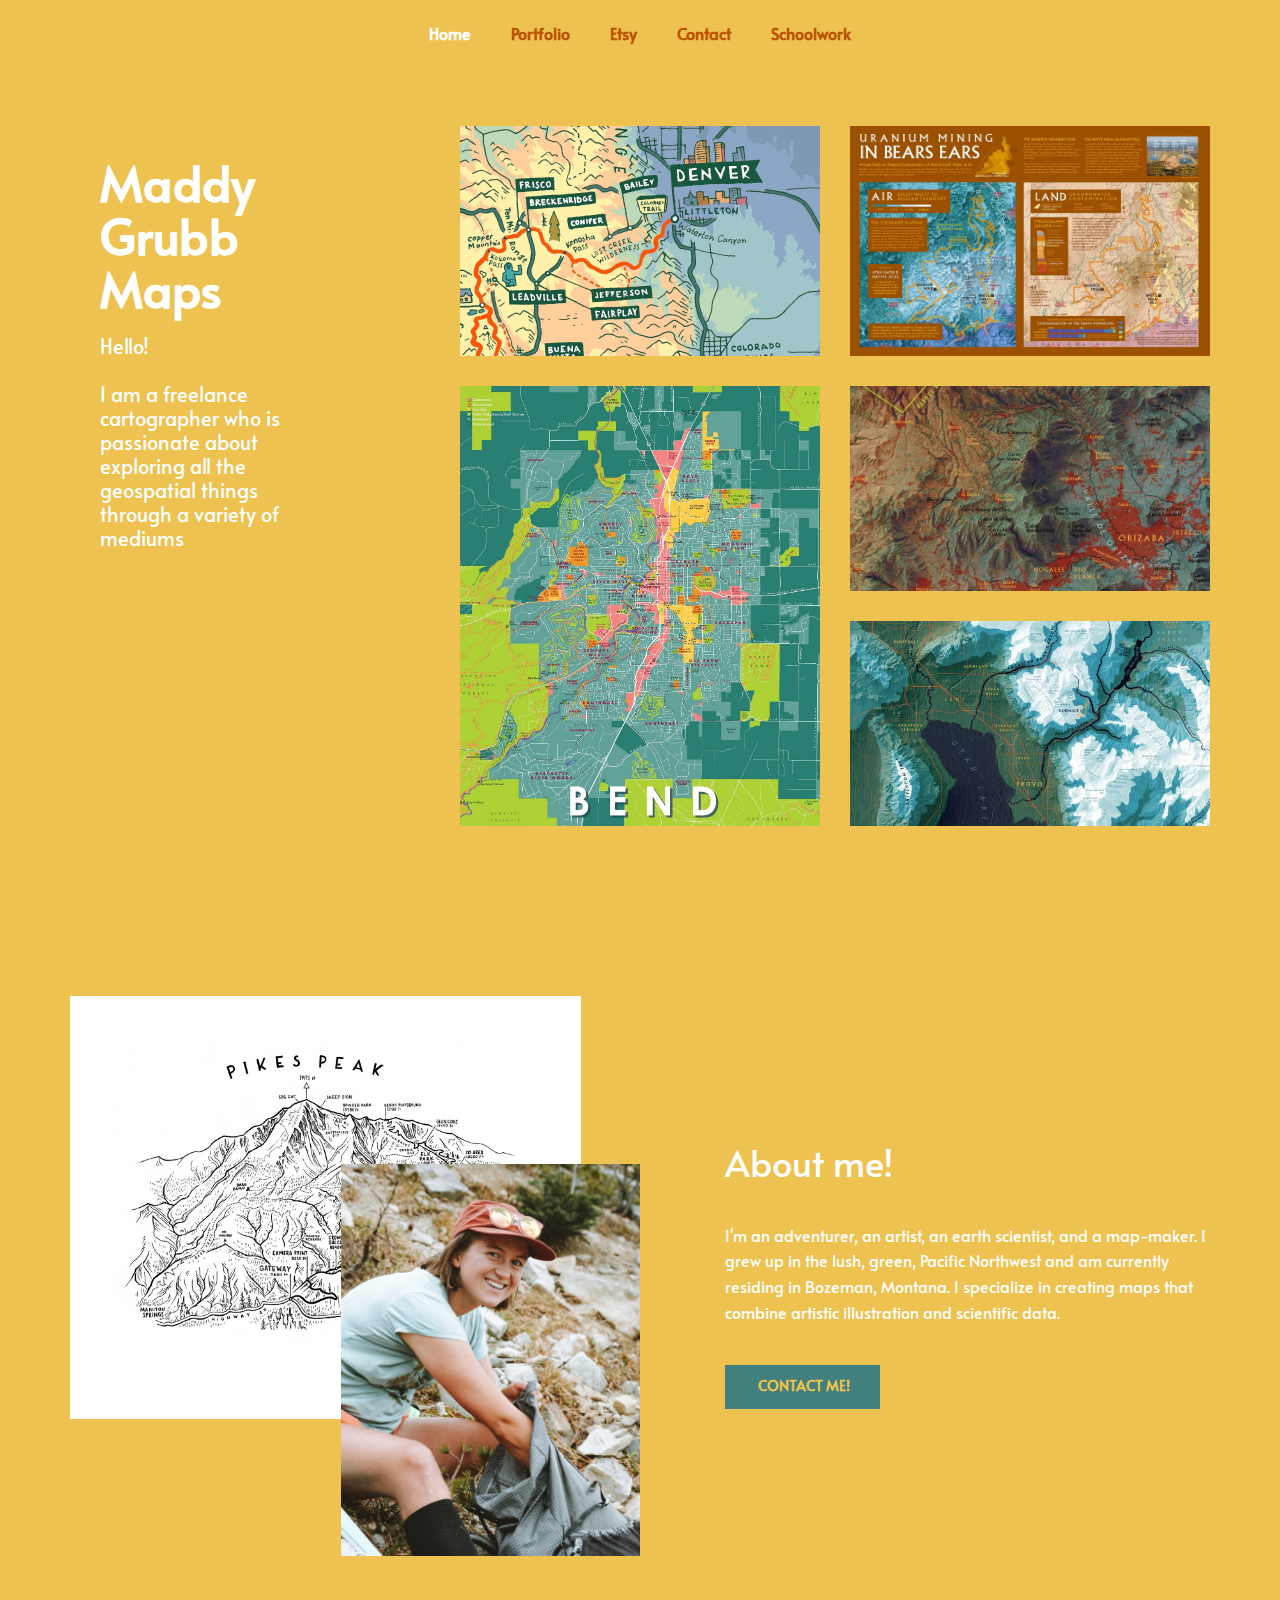
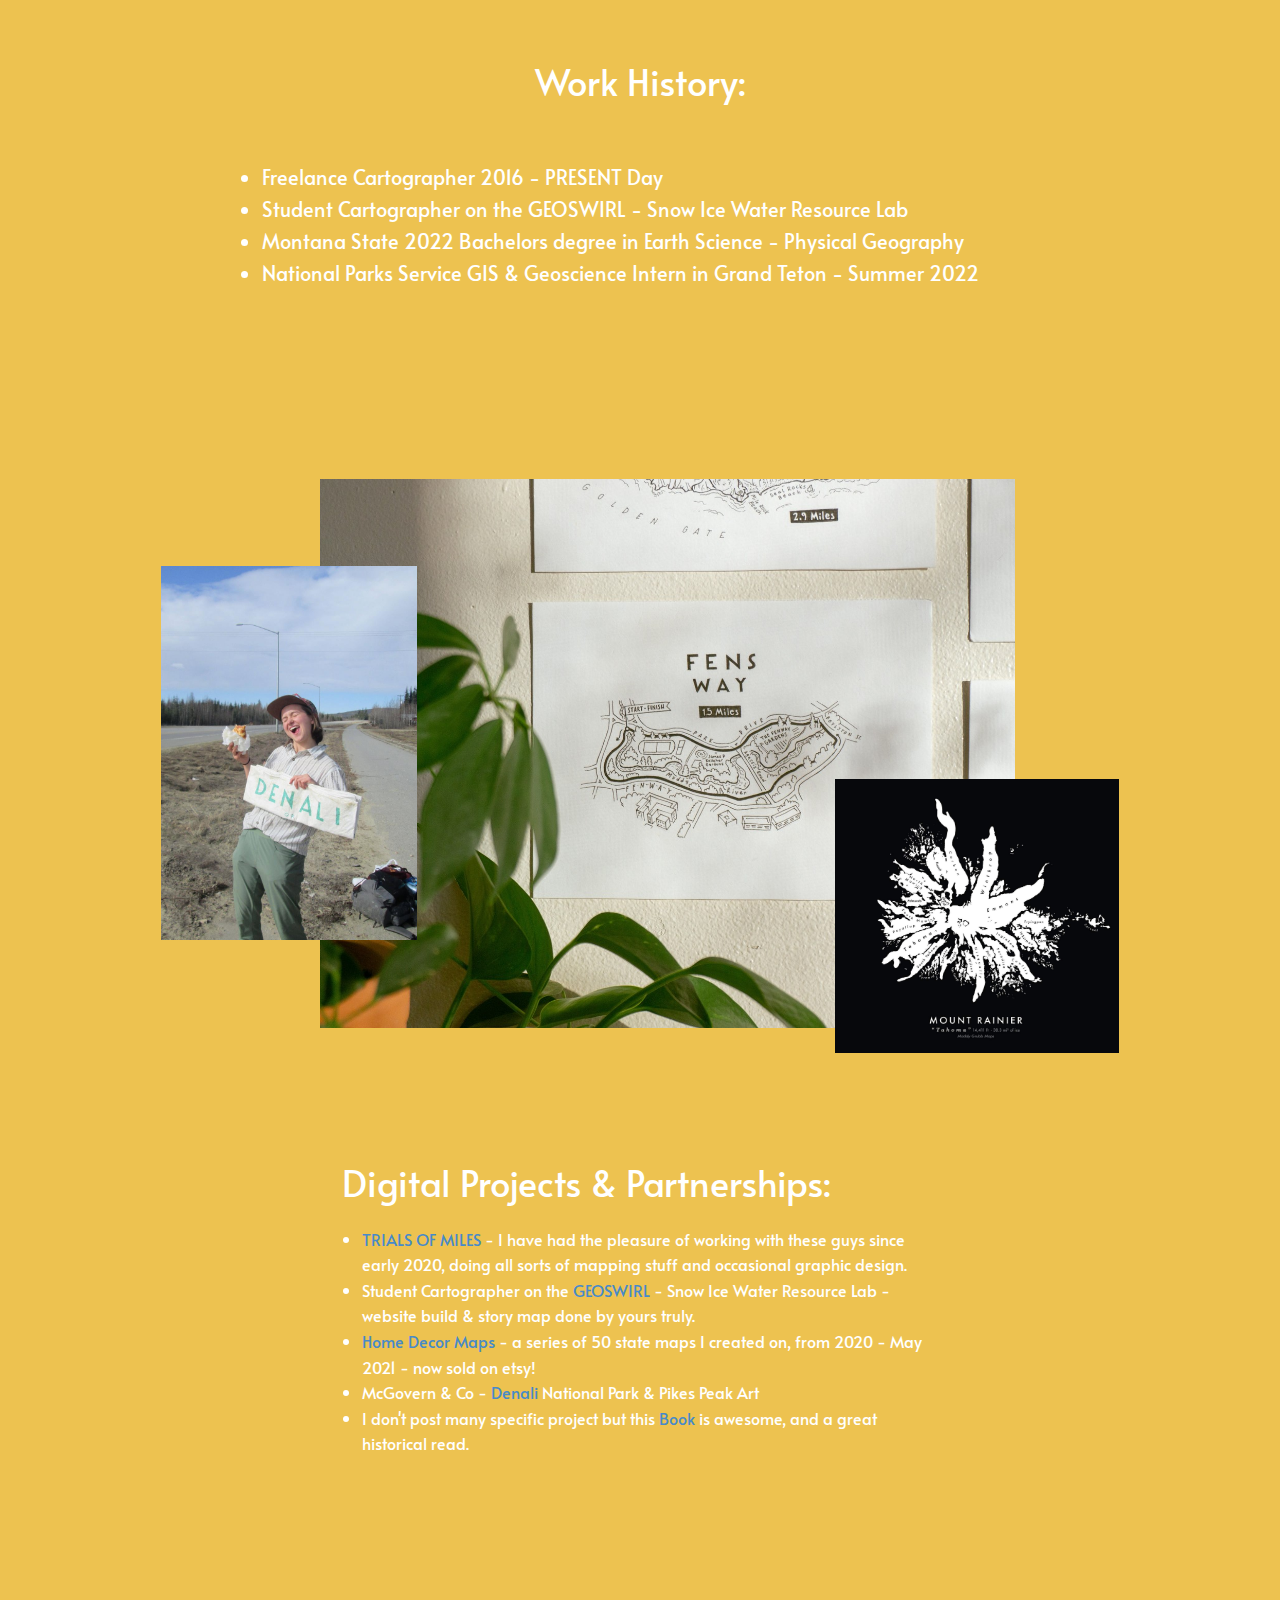
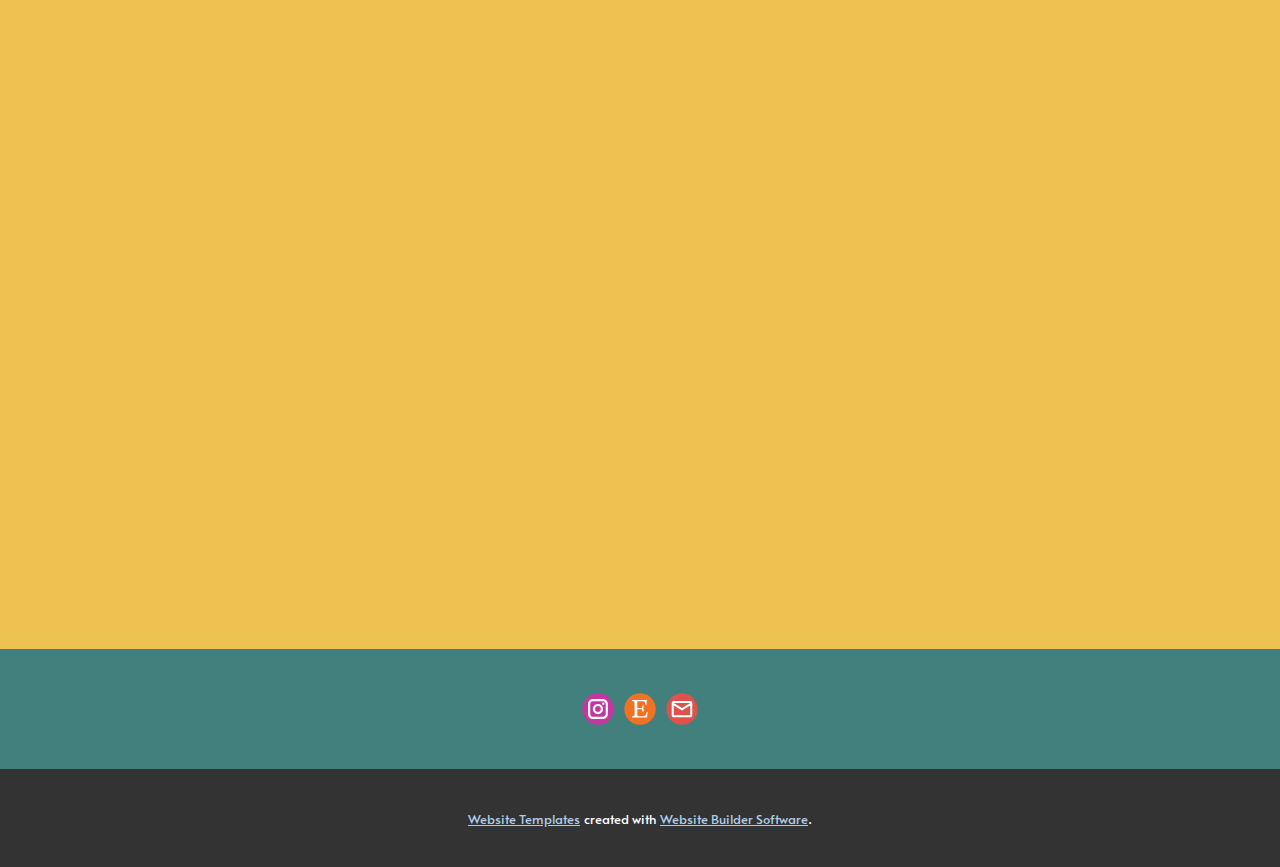
==== index.html @ f59530a4 "Uploaded CT video" ====
<!DOCTYPE html>
<html style="font-size: 16px;" lang="en">
  <head>
    <meta name="viewport" content="width=device-width, initial-scale=1.0">
    <meta charset="utf-8">
    <meta name="keywords" content="MaddyGrubbMaps, About me!, Other Work:">
    <meta name="description" content="">
    <meta name="page_type" content="np-template-header-footer-from-plugin">
    <title>Home</title>
    <link rel="stylesheet" href="nicepage.css" media="screen">
<link rel="stylesheet" href="Home.css" media="screen">
    <script class="u-script" type="text/javascript" src="jquery.js" defer=""></script>
    <script class="u-script" type="text/javascript" src="nicepage.js" defer=""></script>
    <meta name="generator" content="Nicepage 4.3.3, nicepage.com">
    <link id="u-theme-google-font" rel="stylesheet" href="https://fonts.googleapis.com/css?family=Roboto:100,100i,300,300i,400,400i,500,500i,700,700i,900,900i|Open+Sans:300,300i,400,400i,600,600i,700,700i,800,800i">
    <link id="u-page-google-font" rel="stylesheet" href="https://fonts.googleapis.com/css?family=Alata:400">
    
    
    
    
    
    
    
    
    
    
    <script type="application/ld+json">{
		"@context": "http://schema.org",
		"@type": "Organization",
		"name": "Site1",
		"sameAs": [
				"https://www.instagram.com/maddy_grubb_maps/",
				"https://www.etsy.com/shop/MaddyGrubbMaps",
				"mailto:maddygrubbmaps@gmail.com"
		]
}</script>
    <meta name="theme-color" content="#478ac9">
    <meta property="og:title" content="Home">
    <meta property="og:description" content="">
    <meta property="og:type" content="website">
  </head>
  <body data-home-page="Home.html" data-home-page-title="Home" class="u-body"><header class="u-clearfix u-custom-color-2 u-header u-sticky u-sticky-a775 u-header" id="sec-a639"><div class="u-clearfix u-sheet u-sheet-1">
        <nav class="u-align-center u-menu u-menu-dropdown u-offcanvas u-menu-1" data-position="">
          <div class="menu-collapse u-custom-font" style="font-size: 1rem; letter-spacing: 0px; font-family: Alata; font-weight: 700;">
            <a class="u-button-style u-custom-left-right-menu-spacing u-custom-padding-bottom u-custom-text-active-color u-custom-text-color u-custom-text-hover-color u-custom-top-bottom-menu-spacing u-nav-link u-text-active-palette-1-base u-text-hover-palette-2-base" href="#">
              <svg class="u-svg-link" viewBox="0 0 24 24"><use xmlns:xlink="http://www.w3.org/1999/xlink" xlink:href="#menu-hamburger"></use></svg>
              <svg class="u-svg-content" version="1.1" id="menu-hamburger" viewBox="0 0 16 16" x="0px" y="0px" xmlns:xlink="http://www.w3.org/1999/xlink" xmlns="http://www.w3.org/2000/svg"><g><rect y="1" width="16" height="2"></rect><rect y="7" width="16" height="2"></rect><rect y="13" width="16" height="2"></rect>
</g></svg>
            </a>
          </div>
          <div class="u-custom-menu u-nav-container">
            <ul class="u-custom-font u-nav u-unstyled u-nav-1"><li class="u-nav-item"><a class="u-button-style u-nav-link u-text-active-white u-text-custom-color-3 u-text-hover-custom-color-3" href="Home.html" style="padding: 10px 20px;">Home</a>
</li><li class="u-nav-item"><a class="u-button-style u-nav-link u-text-active-white u-text-custom-color-3 u-text-hover-custom-color-3" href="Portfolio.html" style="padding: 10px 20px;">Portfolio</a>
</li><li class="u-nav-item"><a class="u-button-style u-nav-link u-text-active-white u-text-custom-color-3 u-text-hover-custom-color-3" href="https://www.etsy.com/shop/MaddyGrubbMaps?ref=seller-platform-mcnav" target="_blank" style="padding: 10px 20px;">Etsy</a>
</li><li class="u-nav-item"><a class="u-button-style u-nav-link u-text-active-white u-text-custom-color-3 u-text-hover-custom-color-3" href="Contact.html" style="padding: 10px 20px;">Contact</a>
</li><li class="u-nav-item"><a class="u-button-style u-nav-link u-text-active-white u-text-custom-color-3 u-text-hover-custom-color-3" href="Schoolwork.html" style="padding: 10px 20px;">Schoolwork</a>
</li></ul>
          </div>
          <div class="u-custom-menu u-nav-container-collapse">
            <div class="u-black u-container-style u-inner-container-layout u-opacity u-opacity-95 u-sidenav">
              <div class="u-inner-container-layout u-sidenav-overflow">
                <div class="u-menu-close"></div>
                <ul class="u-align-center u-nav u-popupmenu-items u-unstyled u-nav-2"><li class="u-nav-item"><a class="u-button-style u-nav-link" href="Home.html" style="padding: 10px 20px;">Home</a>
</li><li class="u-nav-item"><a class="u-button-style u-nav-link" href="Portfolio.html" style="padding: 10px 20px;">Portfolio</a>
</li><li class="u-nav-item"><a class="u-button-style u-nav-link" href="https://www.etsy.com/shop/MaddyGrubbMaps?ref=seller-platform-mcnav" target="_blank" style="padding: 10px 20px;">Etsy</a>
</li><li class="u-nav-item"><a class="u-button-style u-nav-link" href="Contact.html" style="padding: 10px 20px;">Contact</a>
</li><li class="u-nav-item"><a class="u-button-style u-nav-link" href="Schoolwork.html" style="padding: 10px 20px;">Schoolwork</a>
</li></ul>
              </div>
            </div>
            <div class="u-black u-menu-overlay u-opacity u-opacity-70"></div>
          </div>
        </nav>
      </div></header>
    <section class="u-clearfix u-custom-color-2 u-section-1" id="carousel_cab1">
      <div class="u-clearfix u-sheet u-sheet-1">
        <div class="u-clearfix u-expanded-width u-gutter-30 u-layout-wrap u-layout-wrap-1">
          <div class="u-layout">
            <div class="u-layout-row">
              <div class="u-size-20 u-size-60-md">
                <div class="u-layout-col">
                  <div class="u-align-left u-container-style u-layout-cell u-shape-rectangle u-size-60 u-layout-cell-1">
                    <div class="u-container-layout u-container-layout-1">
                      <h2 class="u-subtitle u-text u-text-1">Maddy<br>Grubb<br>Maps<br>
                      </h2>
                      <h5 class="u-custom-font u-text u-text-body-alt-color u-text-2">Hello!<br>
                        <br>I am a freelance cartographer who is passionate about exploring all the geospatial things through a variety of mediums
                      </h5>
                    </div>
                  </div>
                </div>
              </div>
              <div class="u-size-40 u-size-60-md">
                <div class="u-layout-col">
                  <div class="u-size-20">
                    <div class="u-layout-row">
                      <div class="u-container-style u-image u-layout-cell u-size-30 u-image-1" data-image-width="1440" data-image-height="1080">
                        <div class="u-container-layout u-container-layout-2"></div>
                      </div>
                      <div class="u-container-style u-image u-layout-cell u-size-30 u-image-2" data-image-width="1600" data-image-height="1035">
                        <div class="u-container-layout u-container-layout-3"></div>
                      </div>
                    </div>
                  </div>
                  <div class="u-size-40">
                    <div class="u-layout-row">
                      <div class="u-size-30">
                        <div class="u-layout-col">
                          <div class="u-container-style u-image u-layout-cell u-size-60 u-image-3" data-image-width="1321" data-image-height="1600">
                            <div class="u-container-layout u-container-layout-4"></div>
                          </div>
                        </div>
                      </div>
                      <div class="u-size-30">
                        <div class="u-layout-col">
                          <div class="u-container-style u-image u-layout-cell u-size-30 u-image-4" data-image-width="1421" data-image-height="1600">
                            <div class="u-container-layout u-container-layout-5"></div>
                          </div>
                          <div class="u-container-style u-image u-layout-cell u-size-30 u-image-5" data-image-width="800" data-image-height="1600">
                            <div class="u-container-layout u-container-layout-6"></div>
                          </div>
                        </div>
                      </div>
                    </div>
                  </div>
                </div>
              </div>
            </div>
          </div>
        </div>
      </div>
    </section>
    <section class="u-clearfix u-custom-color-2 u-section-2" id="sec-63b0">
      <div class="u-clearfix u-sheet u-sheet-1"></div>
    </section>
    <section class="u-align-center u-clearfix u-custom-color-2 u-section-3" id="sec-7ba8">
      <div class="u-clearfix u-sheet u-sheet-1">
        <div class="u-clearfix u-expanded-width u-gutter-0 u-layout-wrap u-layout-wrap-1">
          <div class="u-layout">
            <div class="u-layout-row">
              <div class="u-container-style u-layout-cell u-left-cell u-size-30 u-layout-cell-1">
                <div class="u-container-layout u-valign-bottom-xl u-container-layout-1">
                  <img class="u-image u-image-1" src="images/Pikes_Peak_Ink_Final1.png" data-image-width="1600" data-image-height="1600">
                  <img alt="" class="u-align-left u-image u-image-default u-image-2" data-image-width="3098" data-image-height="3872" src="images/SkiingtheBlaze2021-31.jpeg">
                </div>
              </div>
              <div class="u-align-left u-container-style u-layout-cell u-right-cell u-size-30 u-layout-cell-2">
                <div class="u-container-layout u-valign-middle u-container-layout-2">
                  <h2 class="u-text">About me!</h2>
                  <p class="u-text u-text-body-alt-color">I'm an adventurer, an artist, an earth scientist, and a map-maker. I grew up in the lush, green, Pacific Northwest and am currently residing in Bozeman, Montana. I specialize in creating maps that combine artistic illustration and scientific data.&nbsp;</p>
                  <a href="" class="u-border-none u-btn u-button-style u-custom-font u-hover-palette-4-dark-1 u-palette-4-dark-2 u-text-custom-color-2 u-text-hover-white u-btn-1"><span class="u-icon"></span>&nbsp;CONTACT ME!
                  </a>
                </div>
              </div>
            </div>
          </div>
        </div>
      </div>
    </section>
    <section class="u-clearfix u-custom-color-2 u-section-4" id="sec-c275">
      <div class="u-clearfix u-sheet u-sheet-1"></div>
    </section>
    <section class="u-clearfix u-custom-color-2 u-section-5" id="sec-179d">
      <div class="u-clearfix u-sheet u-sheet-1">
        <h2 class="u-align-center u-text u-text-1">Work History:</h2>
        <ul class="u-custom-font u-text u-text-white u-text-2">
          <li>Freelance Cartographer 2016 - PRESENT Day</li>
          <li>Student Cartographer on the GEOSWIRL - Snow Ice Water Resource Lab</li>
          <li>Montana State 2022 Bachelors degree in Earth Science - Physical Geography</li>
          <li>National Parks Service GIS &amp; Geoscience Intern in Grand Teton - Summer 2022&nbsp;</li>
        </ul>
      </div>
    </section>
    <section class="u-clearfix u-custom-color-2 u-section-6" id="carousel_b71c">
      <div class="u-clearfix u-sheet u-sheet-1">
        <img class="u-image u-image-default u-image-1" src="images/IMG_1443.jpeg" alt="" data-image-width="1600" data-image-height="1067">
        <img class="u-image u-image-default u-image-2" src="images/rainier_black.jpeg" alt="" data-image-width="1600" data-image-height="1599">
        <img class="u-image u-image-default u-image-3" src="images/IMG_0798.jpeg" alt="" data-image-width="1600" data-image-height="1200">
      </div>
    </section>
    <section class="u-clearfix u-custom-color-2 u-section-7" id="sec-12c4">
      <div class="u-clearfix u-sheet u-sheet-1">
        <h2 class="u-text u-text-1">Digital Projects &amp; Partnerships:</h2>
        <ul class="u-custom-font u-text u-text-white u-text-2">
          <li>
            <a href="https://trialsofmilesracing.com/" class="u-active-none u-border-none u-btn u-button-link u-button-style u-hover-none u-none u-text-palette-1-base u-btn-1" target="_blank">TRIALS OF MILES</a> - I have had the pleasure of working with these guys since early 2020, doing all sorts of mapping stuff and occasional graphic design.
          </li>
          <li>Student Cartographer on the <a href="https://storymaps.arcgis.com/stories/baebbcc87c614173b216ee965ecbef67" class="u-active-none u-border-none u-btn u-button-link u-button-style u-hover-none u-none u-text-palette-1-base u-btn-2" target="_blank">GEOSWIRL</a> - Snow Ice Water Resource Lab - website build &amp; story map done by yours truly.
          </li>
          <li>
            <a href="https://www.etsy.com/shop/HomeDecorMaps?ref=search_shop_redirect" class="u-active-none u-border-none u-btn u-button-link u-button-style u-hover-none u-none u-text-palette-1-base u-btn-3" target="_blank">Home Decor Maps</a> - a series of 50 state maps I created on, from 2020 - May 2021 - now sold on etsy!
          </li>
          <li>McGovern &amp; Co - <a href="https://www.mcgovernandcompany.com/collections/denali-national-park-preserve/products/denali-hand-drawn-map-flour-sack-towel" class="u-active-none u-border-none u-btn u-button-link u-button-style u-hover-none u-none u-text-palette-1-base u-btn-4" target="_blank">Denali</a> National Park &amp; Pikes Peak Art
          </li>
          <li>I don't post many specific project but this <a href="https://www.amazon.com/Massacre-Rocks-Deception-Dave-Lundgren-ebook/dp/B088WHFF86" class="u-active-none u-border-none u-btn u-button-link u-button-style u-hover-none u-none u-text-palette-1-base u-btn-5" target="_blank">Book</a> is awesome, and a great historical read.
          </li>
        </ul>
      </div>
    </section>
    <section class="u-align-center u-clearfix u-custom-color-2 u-section-8" id="sec-b099">
      <div class="u-clearfix u-sheet u-valign-middle-xs u-sheet-1">
        <div class="u-align-left u-expanded-width-sm u-expanded-width-xs u-video u-video-1">
          <div class="embed-responsive embed-responsive-1">
            <iframe style="position: absolute;top: 0;left: 0;width: 100%;height: 100%;" class="embed-responsive-item" src="https://www.youtube.com/embed/y26hpyh0b4U?mute=0&amp;showinfo=0&amp;controls=0&amp;start=0" frameborder="0" allowfullscreen=""></iframe>
          </div>
        </div>
      </div>
    </section>
    <section class="u-clearfix u-custom-color-2 u-section-9" id="sec-9ad5">
      <div class="u-clearfix u-sheet u-sheet-1"></div>
    </section>
    
    
    <footer class="u-clearfix u-footer u-palette-4-dark-2" id="sec-9662"><div class="u-clearfix u-sheet u-sheet-1">
        <div class="u-align-left u-social-icons u-spacing-10 u-social-icons-1">
          <a class="u-social-url" title="instagram" target="_blank" href="https://www.instagram.com/maddy_grubb_maps/"><span class="u-icon u-social-icon u-social-instagram u-icon-1"><svg class="u-svg-link" preserveAspectRatio="xMidYMin slice" viewBox="0 0 112 112" style=""><use xmlns:xlink="http://www.w3.org/1999/xlink" xlink:href="#svg-9d7c"></use></svg><svg class="u-svg-content" viewBox="0 0 112 112" x="0" y="0" id="svg-9d7c"><circle fill="currentColor" cx="56.1" cy="56.1" r="55"></circle><path fill="#FFFFFF" d="M55.9,38.2c-9.9,0-17.9,8-17.9,17.9C38,66,46,74,55.9,74c9.9,0,17.9-8,17.9-17.9C73.8,46.2,65.8,38.2,55.9,38.2
            z M55.9,66.4c-5.7,0-10.3-4.6-10.3-10.3c-0.1-5.7,4.6-10.3,10.3-10.3c5.7,0,10.3,4.6,10.3,10.3C66.2,61.8,61.6,66.4,55.9,66.4z"></path><path fill="#FFFFFF" d="M74.3,33.5c-2.3,0-4.2,1.9-4.2,4.2s1.9,4.2,4.2,4.2s4.2-1.9,4.2-4.2S76.6,33.5,74.3,33.5z"></path><path fill="#FFFFFF" d="M73.1,21.3H38.6c-9.7,0-17.5,7.9-17.5,17.5v34.5c0,9.7,7.9,17.6,17.5,17.6h34.5c9.7,0,17.5-7.9,17.5-17.5V38.8
            C90.6,29.1,82.7,21.3,73.1,21.3z M83,73.3c0,5.5-4.5,9.9-9.9,9.9H38.6c-5.5,0-9.9-4.5-9.9-9.9V38.8c0-5.5,4.5-9.9,9.9-9.9h34.5
            c5.5,0,9.9,4.5,9.9,9.9V73.3z"></path></svg></span>
          </a>
          <a class="u-social-url" target="_blank" data-type="Etsy" title="etsy" href="https://www.etsy.com/shop/MaddyGrubbMaps"><span class="u-icon u-social-etsy u-social-icon u-icon-2"><svg class="u-svg-link" preserveAspectRatio="xMidYMin slice" viewBox="0 0 112 112" style=""><use xmlns:xlink="http://www.w3.org/1999/xlink" xlink:href="#svg-2858"></use></svg><svg class="u-svg-content" viewBox="0 0 112 112" x="0" y="0" id="svg-2858"><circle fill="currentColor" cx="56.1" cy="56.1" r="55"></circle><path fill="#FFFFFF" d="M46.5,53.1V30.3c0-0.8,0.1-1.3,1.5-1.3h19.6c3.4,0,5.3,2.9,6.7,8.3l1.1,4.3h3.3C79.5,29.3,80,24,80,24
	s-8.4,0.9-13.4,0.9H41.5L28,24.5V28l4.5,0.8c3.2,0.6,3.9,1.3,4.2,4.1c0,0,0.3,8.4,0.3,22.3c0,13.9-0.3,22.2-0.3,22.2
	c0,2.5-1,3.5-4.2,4L28,82.5V86l13.5-0.4H64c5.1,0,16.8,0.4,16.8,0.4c0.3-3,2-16.8,2.2-18.3h-3.2l-3.3,7.5c-2.7,5.9-6.5,6.3-10.8,6.3
	H52.9c-4.3,0-6.3-1.7-6.3-5.3V57c0,0,9.4,0,12.6,0.3c2.4,0.2,3.9,0.8,4.6,4.1l1,4.4h3.7l-0.3-11l0.5-11.1h-3.7l-1.2,4.9
	c-0.8,3.2-1.3,3.8-4.6,4.1C55.5,53.1,46.5,53,46.5,53.1L46.5,53.1L46.5,53.1L46.5,53.1L46.5,53.1z"></path></svg></span>
          </a>
          <a class="u-social-url" target="_blank" data-type="Email" title="Email" href="mailto:maddygrubbmaps@gmail.com"><span class="u-icon u-social-email u-social-icon u-icon-3"><svg class="u-svg-link" preserveAspectRatio="xMidYMin slice" viewBox="0 0 112 112" style=""><use xmlns:xlink="http://www.w3.org/1999/xlink" xlink:href="#svg-aff1"></use></svg><svg class="u-svg-content" viewBox="0 0 112 112" x="0" y="0" id="svg-aff1"><circle fill="currentColor" cx="56.1" cy="56.1" r="55"></circle><path id="path3864" fill="#FFFFFF" d="M27.2,28h57.6c4,0,7.2,3.2,7.2,7.2l0,0v42.7c0,3.9-3.2,7.2-7.2,7.2l0,0H27.2
	c-4,0-7.2-3.2-7.2-7.2V35.2C20,31.1,23.2,28,27.2,28 M56,52.9l28.8-17.8H27.2L56,52.9 M27.2,77.7h57.6V43.5L56,61.3L27.2,43.5V77.7z
	"></path></svg></span>
          </a>
        </div>
      </div></footer>
    <section class="u-backlink u-clearfix u-grey-80">
      <a class="u-link" href="https://nicepage.com/website-templates" target="_blank">
        <span>Website Templates</span>
      </a>
      <p class="u-text">
        <span>created with</span>
      </p>
      <a class="u-link" href="" target="_blank">
        <span>Website Builder Software</span>
      </a>. 
    </section>
  </body>
</html>
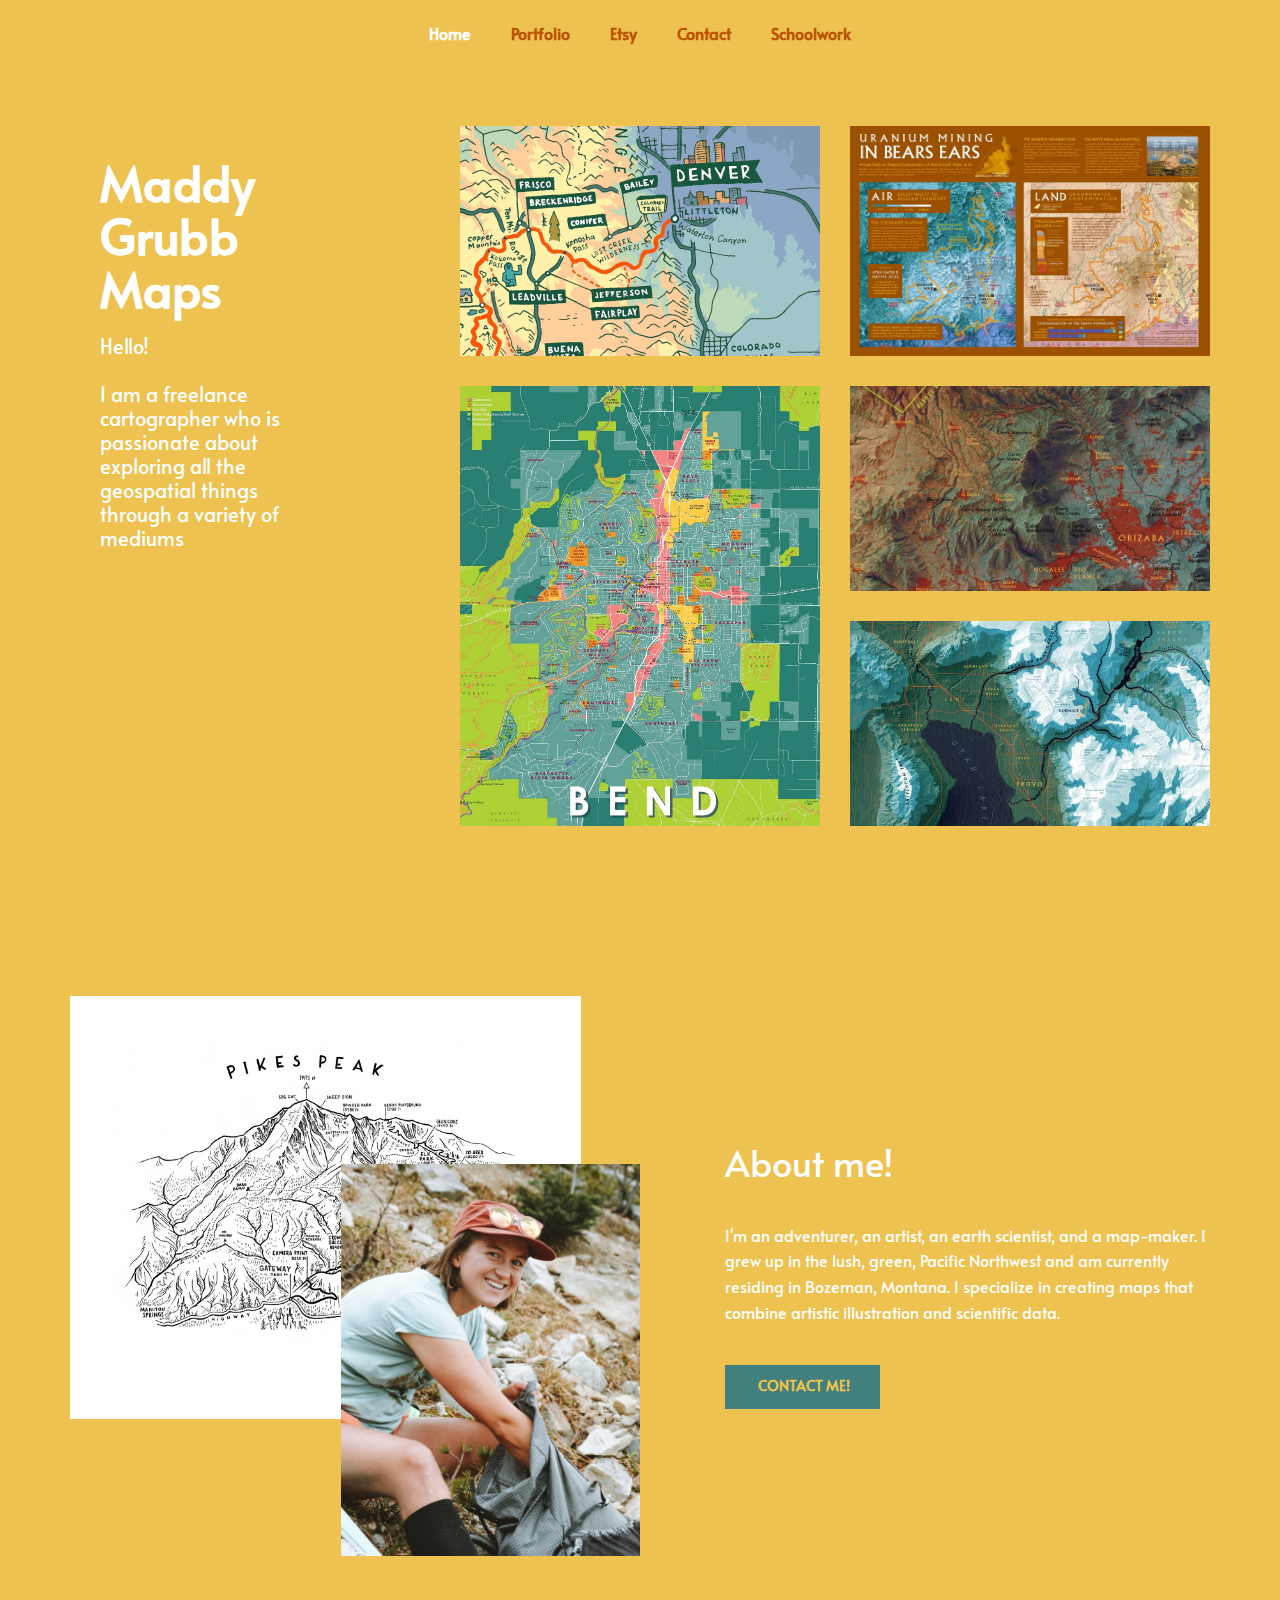
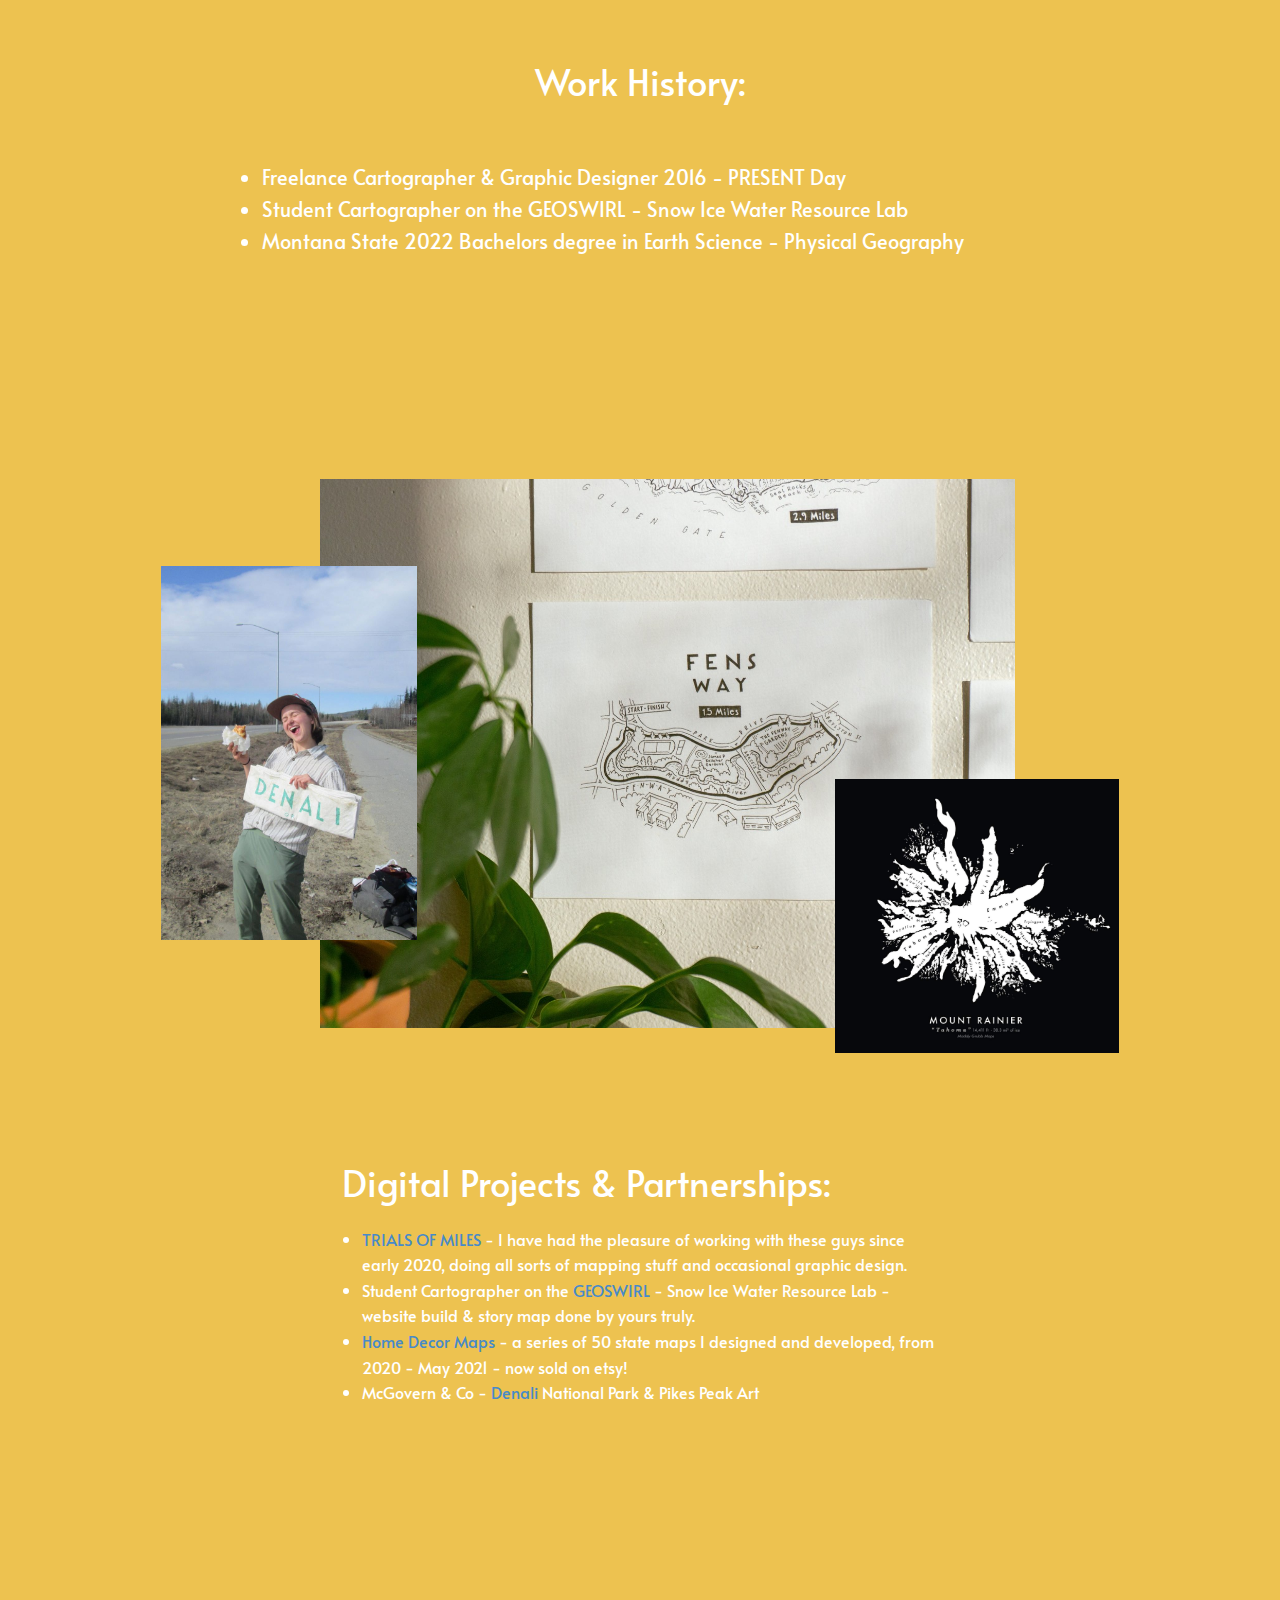
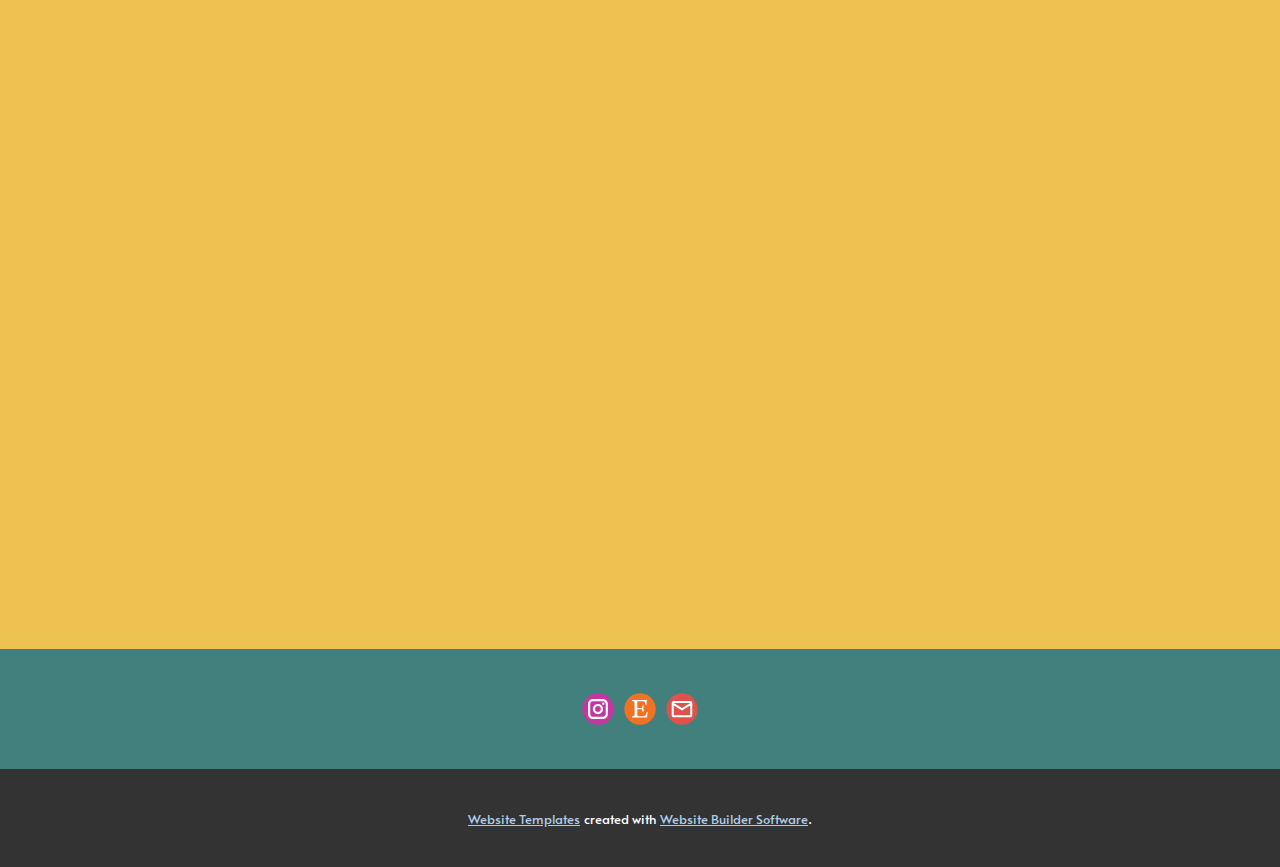
==== commit 498efc03: "Spelling edits" ====
--- a/index.html
+++ b/index.html
@@ -164,10 +164,9 @@
       <div class="u-clearfix u-sheet u-sheet-1">
         <h2 class="u-align-center u-text u-text-1">Work History:</h2>
         <ul class="u-custom-font u-text u-text-white u-text-2">
-          <li>Freelance Cartographer 2016 - PRESENT Day</li>
+          <li>Freelance Cartographer &amp; Graphic Designer 2016 - PRESENT Day</li>
           <li>Student Cartographer on the GEOSWIRL - Snow Ice Water Resource Lab</li>
           <li>Montana State 2022 Bachelors degree in Earth Science - Physical Geography</li>
-          <li>National Parks Service GIS &amp; Geoscience Intern in Grand Teton - Summer 2022&nbsp;</li>
         </ul>
       </div>
     </section>
@@ -188,17 +187,15 @@
           <li>Student Cartographer on the <a href="https://storymaps.arcgis.com/stories/baebbcc87c614173b216ee965ecbef67" class="u-active-none u-border-none u-btn u-button-link u-button-style u-hover-none u-none u-text-palette-1-base u-btn-2" target="_blank">GEOSWIRL</a> - Snow Ice Water Resource Lab - website build &amp; story map done by yours truly.
           </li>
           <li>
-            <a href="https://www.etsy.com/shop/HomeDecorMaps?ref=search_shop_redirect" class="u-active-none u-border-none u-btn u-button-link u-button-style u-hover-none u-none u-text-palette-1-base u-btn-3" target="_blank">Home Decor Maps</a> - a series of 50 state maps I created on, from 2020 - May 2021 - now sold on etsy!
+            <a href="https://www.etsy.com/shop/HomeDecorMaps?ref=search_shop_redirect" class="u-active-none u-border-none u-btn u-button-link u-button-style u-hover-none u-none u-text-palette-1-base u-btn-3" target="_blank">Home Decor Maps</a> - a series of 50 state maps I designed and developed, from 2020 - May 2021 - now sold on etsy!
           </li>
           <li>McGovern &amp; Co - <a href="https://www.mcgovernandcompany.com/collections/denali-national-park-preserve/products/denali-hand-drawn-map-flour-sack-towel" class="u-active-none u-border-none u-btn u-button-link u-button-style u-hover-none u-none u-text-palette-1-base u-btn-4" target="_blank">Denali</a> National Park &amp; Pikes Peak Art
           </li>
-          <li>I don't post many specific project but this <a href="https://www.amazon.com/Massacre-Rocks-Deception-Dave-Lundgren-ebook/dp/B088WHFF86" class="u-active-none u-border-none u-btn u-button-link u-button-style u-hover-none u-none u-text-palette-1-base u-btn-5" target="_blank">Book</a> is awesome, and a great historical read.
-          </li>
         </ul>
       </div>
     </section>
     <section class="u-align-center u-clearfix u-custom-color-2 u-section-8" id="sec-b099">
-      <div class="u-clearfix u-sheet u-valign-middle-xs u-sheet-1">
+      <div class="u-clearfix u-sheet u-valign-middle u-sheet-1">
         <div class="u-align-left u-expanded-width-sm u-expanded-width-xs u-video u-video-1">
           <div class="embed-responsive embed-responsive-1">
             <iframe style="position: absolute;top: 0;left: 0;width: 100%;height: 100%;" class="embed-responsive-item" src="https://www.youtube.com/embed/y26hpyh0b4U?mute=0&amp;showinfo=0&amp;controls=0&amp;start=0" frameborder="0" allowfullscreen=""></iframe>
--- a/Home.css
+++ b/Home.css
@@ -549,11 +549,6 @@
   padding: 0;
 }
 
-.u-section-7 .u-btn-5 {
-  background-image: none;
-  padding: 0;
-}
-
 @media (max-width: 1199px) {
   .u-section-7 .u-sheet-1 {
     min-height: 1148px;
@@ -611,17 +606,23 @@
 }
 
 .u-section-8 .u-video-1 {
-  height: 483px;
+  height: 502px;
   width: 864px;
   margin: 60px auto;
 }
 
 .u-section-8 .embed-responsive-1 {
   position: absolute;
-  width: 100%;
-  height: 100%;
-  left: 0;
-  top: 0;
+  width: 178%;
+  left: -39%;
+  height: 178%;
+  top: -39%;
+}
+
+@media (max-width: 1199px) {
+  .u-section-8 .u-video-1 {
+    height: 493px;
+  }
 }
 
 @media (max-width: 991px) {
@@ -654,7 +655,7 @@
   }
 
   .u-section-8 .u-video-1 {
-    height: 190px;
+    height: 194px;
     margin-top: 120px;
     width: auto;
     margin-right: initial;
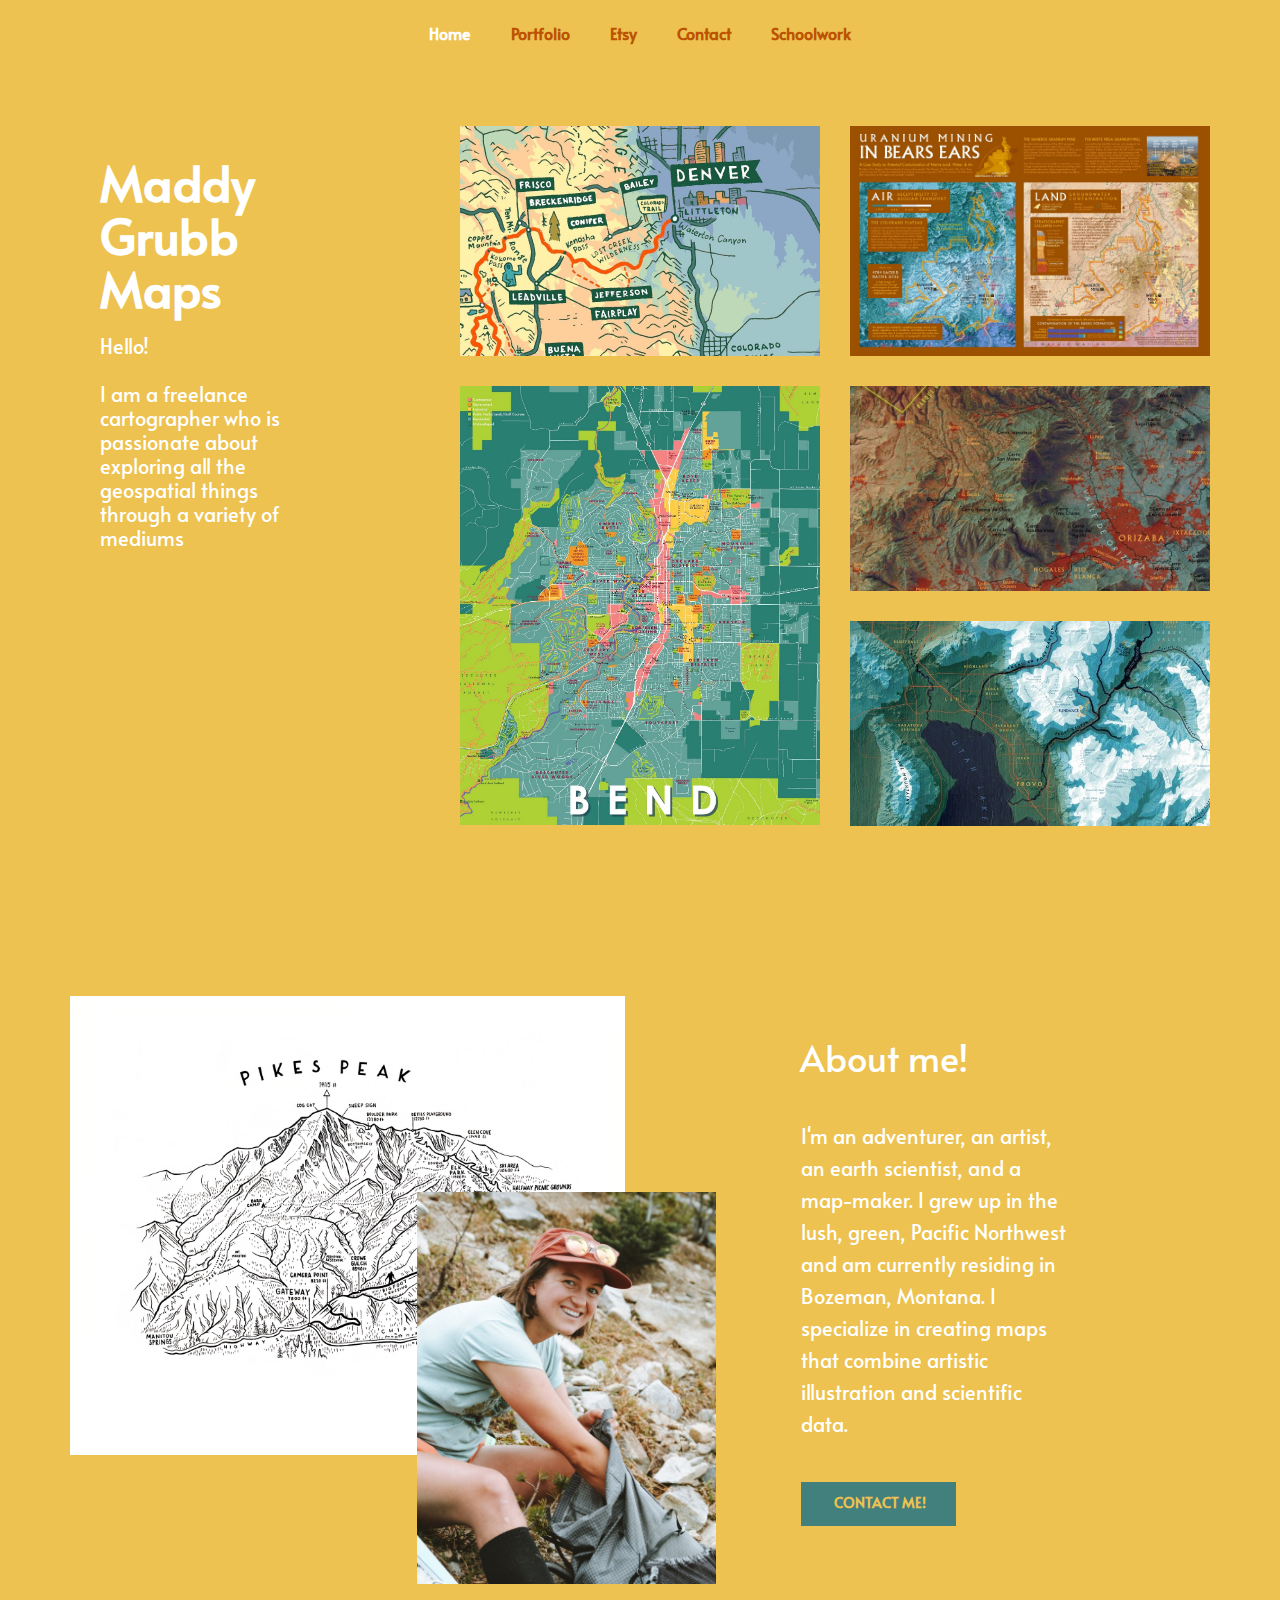
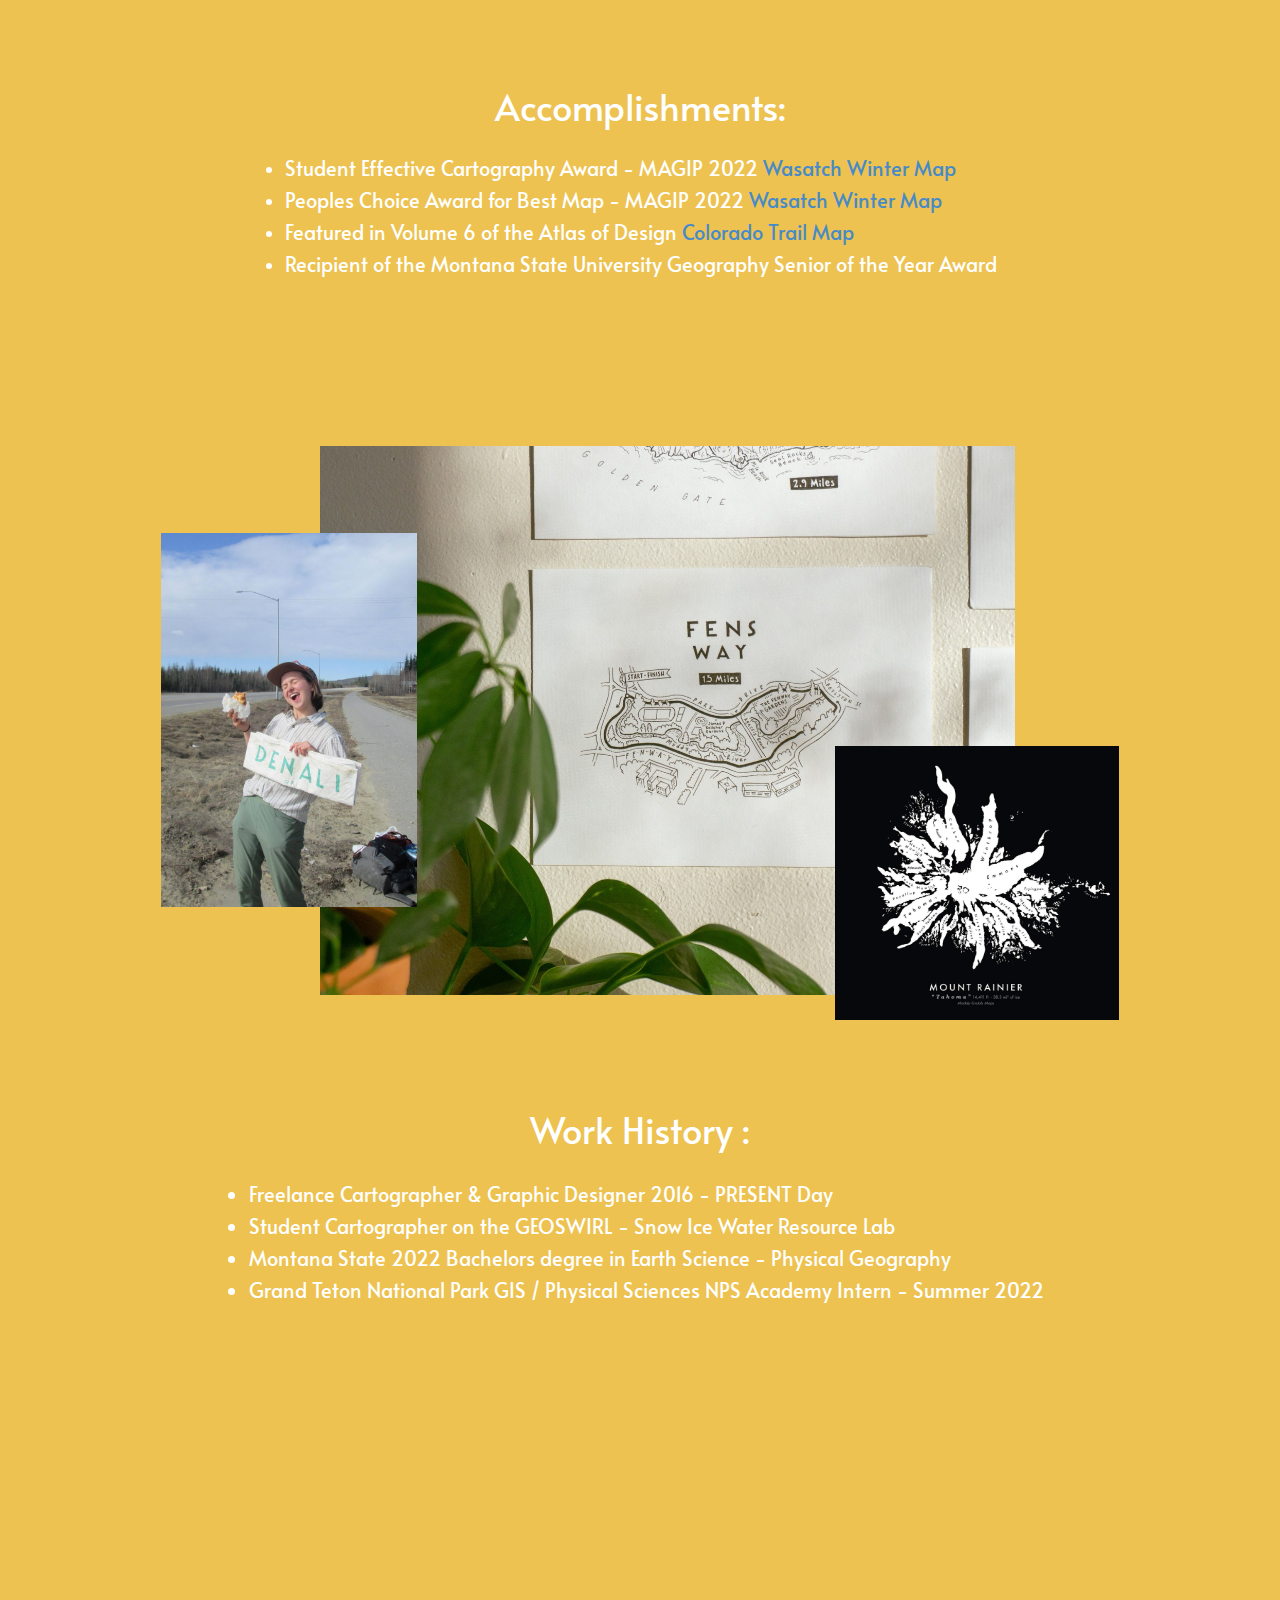
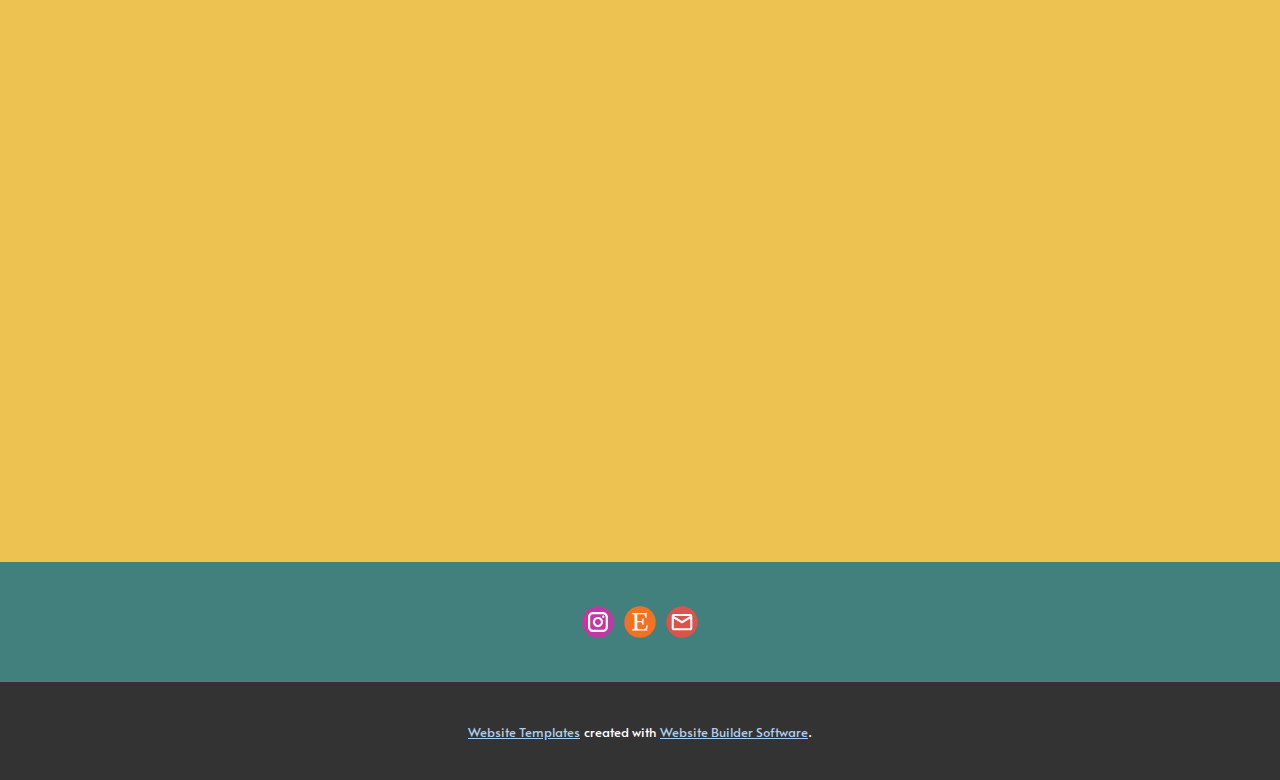
==== commit 4b7b45e2: "updated schoolwork page, and made some minor edits to the home page" ====
--- a/index.html
+++ b/index.html
@@ -11,10 +11,9 @@
 <link rel="stylesheet" href="Home.css" media="screen">
     <script class="u-script" type="text/javascript" src="jquery.js" defer=""></script>
     <script class="u-script" type="text/javascript" src="nicepage.js" defer=""></script>
-    <meta name="generator" content="Nicepage 4.3.3, nicepage.com">
-    <link id="u-theme-google-font" rel="stylesheet" href="https://fonts.googleapis.com/css?family=Roboto:100,100i,300,300i,400,400i,500,500i,700,700i,900,900i|Open+Sans:300,300i,400,400i,600,600i,700,700i,800,800i">
+    <meta name="generator" content="Nicepage 4.8.2, nicepage.com">
+    <link id="u-theme-google-font" rel="stylesheet" href="https://fonts.googleapis.com/css?family=Roboto:100,100i,300,300i,400,400i,500,500i,700,700i,900,900i|Open+Sans:300,300i,400,400i,500,500i,600,600i,700,700i,800,800i">
     <link id="u-page-google-font" rel="stylesheet" href="https://fonts.googleapis.com/css?family=Alata:400">
-    
     
     
     
@@ -39,7 +38,7 @@
     <meta property="og:description" content="">
     <meta property="og:type" content="website">
   </head>
-  <body data-home-page="Home.html" data-home-page-title="Home" class="u-body"><header class="u-clearfix u-custom-color-2 u-header u-sticky u-sticky-a775 u-header" id="sec-a639"><div class="u-clearfix u-sheet u-sheet-1">
+  <body data-home-page="Home.html" data-home-page-title="Home" class="u-body u-xl-mode"><header class="u-clearfix u-custom-color-2 u-header u-sticky u-sticky-a775 u-header" id="sec-a639"><div class="u-clearfix u-sheet u-sheet-1">
         <nav class="u-align-center u-menu u-menu-dropdown u-offcanvas u-menu-1" data-position="">
           <div class="menu-collapse u-custom-font" style="font-size: 1rem; letter-spacing: 0px; font-family: Alata; font-weight: 700;">
             <a class="u-button-style u-custom-left-right-menu-spacing u-custom-padding-bottom u-custom-text-active-color u-custom-text-color u-custom-text-hover-color u-custom-top-bottom-menu-spacing u-nav-link u-text-active-palette-1-base u-text-hover-palette-2-base" href="#">
@@ -138,16 +137,16 @@
         <div class="u-clearfix u-expanded-width u-gutter-0 u-layout-wrap u-layout-wrap-1">
           <div class="u-layout">
             <div class="u-layout-row">
-              <div class="u-container-style u-layout-cell u-left-cell u-size-30 u-layout-cell-1">
-                <div class="u-container-layout u-valign-bottom-xl u-container-layout-1">
+              <div class="u-container-style u-layout-cell u-left-cell u-size-34 u-layout-cell-1">
+                <div class="u-container-layout u-container-layout-1">
                   <img class="u-image u-image-1" src="images/Pikes_Peak_Ink_Final1.png" data-image-width="1600" data-image-height="1600">
                   <img alt="" class="u-align-left u-image u-image-default u-image-2" data-image-width="3098" data-image-height="3872" src="images/SkiingtheBlaze2021-31.jpeg">
                 </div>
               </div>
-              <div class="u-align-left u-container-style u-layout-cell u-right-cell u-size-30 u-layout-cell-2">
-                <div class="u-container-layout u-valign-middle u-container-layout-2">
-                  <h2 class="u-text">About me!</h2>
-                  <p class="u-text u-text-body-alt-color">I'm an adventurer, an artist, an earth scientist, and a map-maker. I grew up in the lush, green, Pacific Northwest and am currently residing in Bozeman, Montana. I specialize in creating maps that combine artistic illustration and scientific data.&nbsp;</p>
+              <div class="u-align-left u-container-style u-layout-cell u-right-cell u-size-26 u-layout-cell-2">
+                <div class="u-container-layout u-container-layout-2">
+                  <h2 class="u-text u-text-1">About me!</h2>
+                  <p class="u-text u-text-body-alt-color u-text-2">I'm an adventurer, an artist, an earth scientist, and a map-maker. I grew up in the lush, green, Pacific Northwest and am currently residing in Bozeman, Montana. I specialize in creating maps that combine artistic illustration and scientific data.&nbsp;</p>
                   <a href="" class="u-border-none u-btn u-button-style u-custom-font u-hover-palette-4-dark-1 u-palette-4-dark-2 u-text-custom-color-2 u-text-hover-white u-btn-1"><span class="u-icon"></span>&nbsp;CONTACT ME!
                   </a>
                 </div>
@@ -157,44 +156,48 @@
         </div>
       </div>
     </section>
-    <section class="u-clearfix u-custom-color-2 u-section-4" id="sec-c275">
-      <div class="u-clearfix u-sheet u-sheet-1"></div>
-    </section>
-    <section class="u-clearfix u-custom-color-2 u-section-5" id="sec-179d">
-      <div class="u-clearfix u-sheet u-sheet-1">
-        <h2 class="u-align-center u-text u-text-1">Work History:</h2>
+    <section class="u-clearfix u-custom-color-2 u-section-4" id="sec-12c4">
+      <div class="u-clearfix u-sheet u-sheet-1">
+        <h2 class="u-align-center u-text u-text-1">Accomplishments:</h2>
+        <ul class="u-custom-font u-text u-text-white u-text-2">
+          <li>
+            <span style="font-size: 1.25rem;">Student Effective Cartography Award - MAGIP 2022 <a href="https://maddygrubbmaps.github.io/Portfolio.html#&amp;gid=6&amp;pid=5" class="u-active-none u-border-none u-btn u-button-link u-button-style u-hover-none u-none u-text-palette-1-base u-btn-1" target="_blank">Wasatch Winter Map</a>
+            </span>
+          </li>
+          <li>
+            <span style="font-size: 1.25rem;">Peoples Choice Award for Best Map ​- MAGIP 2022 <a href="https://maddygrubbmaps.github.io/Portfolio.html#&amp;gid=6&amp;pid=5" class="u-active-none u-border-none u-btn u-button-link u-button-style u-hover-none u-none u-text-palette-1-base u-btn-2" target="_blank">Wasatch Winter Map</a>
+            </span>
+          </li>
+          <li>
+            <span style="font-size: 1.25rem;">Featured in Volume 6 of the Atlas of Design <a href="https://maddygrubbmaps.github.io/Portfolio.html#&amp;gid=2&amp;pid=2" class="u-active-none u-border-none u-btn u-button-link u-button-style u-hover-none u-none u-text-palette-1-base u-btn-3" target="_blank">Colorado Trail Map&nbsp;</a>
+            </span>
+          </li>
+          <li>
+            <span style="font-size: 1.25rem;">Recipient of the Montana State University Geography Senior of the Year Award</span>
+            <br>
+          </li>
+        </ul>
+      </div>
+    </section>
+    <section class="u-clearfix u-custom-color-2 u-section-5" id="carousel_b71c">
+      <div class="u-clearfix u-sheet u-sheet-1">
+        <img class="u-image u-image-default u-image-1" src="images/IMG_1443.jpeg" alt="" data-image-width="1600" data-image-height="1067">
+        <img class="u-image u-image-default u-image-2" src="images/rainier_black.jpeg" alt="" data-image-width="1600" data-image-height="1599">
+        <img class="u-image u-image-default u-image-3" src="images/IMG_0798.jpeg" alt="" data-image-width="1600" data-image-height="1200">
+      </div>
+    </section>
+    <section class="u-clearfix u-custom-color-2 u-section-6" id="sec-179d">
+      <div class="u-clearfix u-sheet u-sheet-1">
+        <h2 class="u-align-center u-text u-text-1">Work History :</h2>
         <ul class="u-custom-font u-text u-text-white u-text-2">
           <li>Freelance Cartographer &amp; Graphic Designer 2016 - PRESENT Day</li>
           <li>Student Cartographer on the GEOSWIRL - Snow Ice Water Resource Lab</li>
           <li>Montana State 2022 Bachelors degree in Earth Science - Physical Geography</li>
+          <li>Grand Teton National Park GIS / Physical Sciences NPS Academy Intern - Summer 2022</li>
         </ul>
       </div>
     </section>
-    <section class="u-clearfix u-custom-color-2 u-section-6" id="carousel_b71c">
-      <div class="u-clearfix u-sheet u-sheet-1">
-        <img class="u-image u-image-default u-image-1" src="images/IMG_1443.jpeg" alt="" data-image-width="1600" data-image-height="1067">
-        <img class="u-image u-image-default u-image-2" src="images/rainier_black.jpeg" alt="" data-image-width="1600" data-image-height="1599">
-        <img class="u-image u-image-default u-image-3" src="images/IMG_0798.jpeg" alt="" data-image-width="1600" data-image-height="1200">
-      </div>
-    </section>
-    <section class="u-clearfix u-custom-color-2 u-section-7" id="sec-12c4">
-      <div class="u-clearfix u-sheet u-sheet-1">
-        <h2 class="u-text u-text-1">Digital Projects &amp; Partnerships:</h2>
-        <ul class="u-custom-font u-text u-text-white u-text-2">
-          <li>
-            <a href="https://trialsofmilesracing.com/" class="u-active-none u-border-none u-btn u-button-link u-button-style u-hover-none u-none u-text-palette-1-base u-btn-1" target="_blank">TRIALS OF MILES</a> - I have had the pleasure of working with these guys since early 2020, doing all sorts of mapping stuff and occasional graphic design.
-          </li>
-          <li>Student Cartographer on the <a href="https://storymaps.arcgis.com/stories/baebbcc87c614173b216ee965ecbef67" class="u-active-none u-border-none u-btn u-button-link u-button-style u-hover-none u-none u-text-palette-1-base u-btn-2" target="_blank">GEOSWIRL</a> - Snow Ice Water Resource Lab - website build &amp; story map done by yours truly.
-          </li>
-          <li>
-            <a href="https://www.etsy.com/shop/HomeDecorMaps?ref=search_shop_redirect" class="u-active-none u-border-none u-btn u-button-link u-button-style u-hover-none u-none u-text-palette-1-base u-btn-3" target="_blank">Home Decor Maps</a> - a series of 50 state maps I designed and developed, from 2020 - May 2021 - now sold on etsy!
-          </li>
-          <li>McGovern &amp; Co - <a href="https://www.mcgovernandcompany.com/collections/denali-national-park-preserve/products/denali-hand-drawn-map-flour-sack-towel" class="u-active-none u-border-none u-btn u-button-link u-button-style u-hover-none u-none u-text-palette-1-base u-btn-4" target="_blank">Denali</a> National Park &amp; Pikes Peak Art
-          </li>
-        </ul>
-      </div>
-    </section>
-    <section class="u-align-center u-clearfix u-custom-color-2 u-section-8" id="sec-b099">
+    <section class="u-align-center u-clearfix u-custom-color-2 u-section-7" id="sec-b099">
       <div class="u-clearfix u-sheet u-valign-middle u-sheet-1">
         <div class="u-align-left u-expanded-width-sm u-expanded-width-xs u-video u-video-1">
           <div class="embed-responsive embed-responsive-1">
@@ -203,7 +206,7 @@
         </div>
       </div>
     </section>
-    <section class="u-clearfix u-custom-color-2 u-section-9" id="sec-9ad5">
+    <section class="u-clearfix u-custom-color-2 u-section-8" id="sec-9ad5">
       <div class="u-clearfix u-sheet u-sheet-1"></div>
     </section>
     
--- a/nicepage.css
+++ b/nicepage.css
@@ -1078,11 +1078,11 @@
   letter-spacing: inherit;
   text-transform: inherit;
 }
-.u-text:not(ul):not(ol):not(p):not(.u-post-content):not(.u-block-content):not(.u-product-desc):not(.u-cart-block-content) a {
+.u-text:not(ul):not(ol):not(p):not(.u-post-content):not(.u-block-content):not(.u-product-desc):not(.u-cart-block-content):not(.u-checkout-block-content) a {
   color: inherit;
 }
-.u-text:not(ul):not(ol):not(p):not(.u-post-content):not(.u-block-content):not(.u-product-desc):not(.u-cart-block-content) a,
-.u-text:not(ul):not(ol):not(p):not(.u-post-content):not(.u-block-content):not(.u-product-desc):not(.u-cart-block-content) a:hover {
+.u-text:not(ul):not(ol):not(p):not(.u-post-content):not(.u-block-content):not(.u-product-desc):not(.u-cart-block-content):not(.u-checkout-block-content) a,
+.u-text:not(ul):not(ol):not(p):not(.u-post-content):not(.u-block-content):not(.u-product-desc):not(.u-cart-block-content):not(.u-checkout-block-content) a:hover {
   text-decoration: none;
 }
 .u-link,
@@ -2020,7 +2020,8 @@
 section > *,
 header > *,
 footer > *,
-.u-sheet > * {
+.u-sheet > *,
+.u-section-row > * {
   position: relative;
 }
 base {
@@ -2037,12 +2038,6 @@
   outline: thin dotted;
   outline: 5px auto -webkit-focus-ring-color;
   outline-offset: -2px;
-}
-.u-sheet-left {
-  left: calc((100% - 1140px) / 2);
-}
-.u-sheet-right {
-  right: calc((100% - 1140px) / 2);
 }
 .u-clearfix:after,
 .u-clearfix:before {
@@ -5524,8 +5519,18 @@
 .u-hidden {
   display: none !important;
 }
+@media (min-width: 1400px) {
+  .u-hidden-xxl {
+    display: none !important;
+  }
+}
 @media (min-width: 1200px) {
-  .u-hidden-xl {
+  .u-xl-mode .u-hidden-xl {
+    display: none !important;
+  }
+}
+@media (min-width: 1200px) and (max-width: 1399px) {
+  .u-xxl-mode .u-hidden-xl {
     display: none !important;
   }
 }
@@ -5555,18 +5560,22 @@
 .u-border-none {
   border-width: 0 !important;
 }
+.u-button-style[class*="u-border-"].u-border-no-top,
 [class*="u-border-"].u-border-no-top {
   border-top-width: 0;
   border-top-style: none;
 }
+.u-button-style[class*="u-border-"].u-border-no-right,
 [class*="u-border-"].u-border-no-right {
   border-right-width: 0;
   border-right-style: none;
 }
+.u-button-style[class*="u-border-"].u-border-no-bottom,
 [class*="u-border-"].u-border-no-bottom {
   border-bottom-width: 0;
   border-bottom-style: none;
 }
+.u-button-style[class*="u-border-"].u-border-no-left,
 [class*="u-border-"].u-border-no-left {
   border-left-width: 0;
   border-left-style: none;
@@ -5585,12 +5594,32 @@
   display: block;
   width: 15px;
 }
-@media (min-width: 1200px) {
-  .u-text-default-xl {
+@media (min-width: 1400px) {
+  .u-text-default-xxl {
     display: table;
     align-self: flex-start;
   }
-  .u-text-default-xl:empty {
+  .u-text-default-xxl:empty {
+    display: block;
+    width: 15px;
+  }
+}
+@media (min-width: 1200px) {
+  .u-xl-mode .u-text-default-xl {
+    display: table;
+    align-self: flex-start;
+  }
+  .u-xl-mode .u-text-default-xl:empty {
+    display: block;
+    width: 15px;
+  }
+}
+@media (min-width: 1200px) and (max-width: 1399px) {
+  .u-xxl-mode .u-text-default-xl {
+    display: table;
+    align-self: flex-start;
+  }
+  .u-xxl-mode .u-text-default-xl:empty {
     display: block;
     width: 15px;
   }
@@ -5684,36 +5713,51 @@
 }
 .u-sheet {
   position: relative;
-  width: 1140px;
   margin: 0 auto;
 }
+.u-xl-mode .u-sheet {
+  width: var(--theme-sheet-width-xl);
+}
+.u-xxl-mode .u-sheet {
+  width: var(--theme-sheet-width-xxl);
+}
+@media (min-width: 1400px) {
+  .u-sheet {
+    width: var(--theme-sheet-width-xxl) !important;
+  }
+}
 @media (min-width: 1200px) {
-  .u-sheet {
-    width: 1140px;
+  .u-xl-mode .u-sheet {
+    width: var(--theme-sheet-width-xl) !important;
+  }
+}
+@media (min-width: 1200px) and (max-width: 1399px) {
+  .u-xxl-mode .u-sheet {
+    width: var(--theme-sheet-width-xl) !important;
   }
 }
 @media (min-width: 992px) and (max-width: 1199px) {
   .u-sheet {
-    width: 940px;
+    width: var(--theme-sheet-width-lg) !important;
   }
 }
 @media (min-width: 768px) and (max-width: 991px) {
   .u-sheet {
-    width: 720px;
+    width: var(--theme-sheet-width-md) !important;
   }
 }
 @media (min-width: 576px) and (max-width: 767px) {
   .u-sheet {
-    width: 540px;
+    width: var(--theme-sheet-width-sm) !important;
   }
 }
 @media (max-width: 575px) {
   .u-sheet {
-    width: 340px;
+    width: var(--theme-sheet-width-xs) !important;
   }
 }
 .u-sheet .u-sheet {
-  width: 100%;
+  width: 100% !important;
 }
 .u-container-layout {
   position: relative;
@@ -5722,8 +5766,12 @@
   transition-duration: inherit;
 }
 .u-inner-container-layout,
+.u-inner-container-layout > *,
 .u-container-layout > * {
   position: relative;
+}
+.u-inner-container-layout {
+  white-space: normal;
 }
 .u-expanded {
   position: absolute !important;
@@ -5737,8 +5785,22 @@
   margin-left: 0 !important;
   margin-right: 0 !important;
 }
+@media (min-width: 1400px) {
+  .u-expanded-width-xxl {
+    width: 100% !important;
+    margin-left: 0 !important;
+    margin-right: 0 !important;
+  }
+}
 @media (min-width: 1200px) {
-  .u-expanded-width-xl {
+  .u-xl-mode .u-expanded-width-xl {
+    width: 100% !important;
+    margin-left: 0 !important;
+    margin-right: 0 !important;
+  }
+}
+@media (min-width: 1200px) and (max-width: 1399px) {
+  .u-xxl-mode .u-expanded-width-xl {
     width: 100% !important;
     margin-left: 0 !important;
     margin-right: 0 !important;
@@ -5813,8 +5875,22 @@
   height: 100% !important;
   top: 0 !important;
 }
+@media (min-width: 1400px) {
+  .u-expanded-height-xxl {
+    position: absolute !important;
+    height: 100% !important;
+    top: 0 !important;
+  }
+}
 @media (min-width: 1200px) {
-  .u-expanded-height-xl {
+  .u-xl-mode .u-expanded-height-xl {
+    position: absolute !important;
+    height: 100% !important;
+    top: 0 !important;
+  }
+}
+@media (min-width: 1200px) and (max-width: 1399px) {
+  .u-xxl-mode .u-expanded-height-xl {
     position: absolute !important;
     height: 100% !important;
     top: 0 !important;
@@ -5854,10 +5930,26 @@
   display: flex;
   flex-direction: column;
 }
+@media (min-width: 1400px) {
+  .u-valign-middle-xxl,
+  .u-valign-top-xxl,
+  .u-valign-bottom-xxl {
+    display: flex;
+    flex-direction: column;
+  }
+}
 @media (min-width: 1200px) {
-  .u-valign-middle-xl,
-  .u-valign-top-xl,
-  .u-valign-bottom-xl {
+  .u-xl-mode .u-valign-middle-xl,
+  .u-xl-mode .u-valign-top-xl,
+  .u-xl-mode .u-valign-bottom-xl {
+    display: flex;
+    flex-direction: column;
+  }
+}
+@media (min-width: 1200px) and (max-width: 1399px) {
+  .u-xxl-mode .u-valign-middle-xl,
+  .u-xxl-mode .u-valign-top-xl,
+  .u-xxl-mode .u-valign-bottom-xl {
     display: flex;
     flex-direction: column;
   }
@@ -5902,8 +5994,18 @@
 .u-valign-middle {
   justify-content: center;
 }
+@media (min-width: 1400px) {
+  .u-valign-middle-xxl {
+    justify-content: center;
+  }
+}
 @media (min-width: 1200px) {
-  .u-valign-middle-xl {
+  .u-xl-mode .u-valign-middle-xl {
+    justify-content: center;
+  }
+}
+@media (min-width: 1200px) and (max-width: 1399px) {
+  .u-xxl-mode .u-valign-middle-xl {
     justify-content: center;
   }
 }
@@ -5930,8 +6032,18 @@
 .u-valign-top {
   justify-content: flex-start;
 }
+@media (min-width: 1400px) {
+  .u-valign-top-xxl {
+    justify-content: flex-start;
+  }
+}
 @media (min-width: 1200px) {
-  .u-valign-top-xl {
+  .u-xl-mode .u-valign-top-xl {
+    justify-content: flex-start;
+  }
+}
+@media (min-width: 1200px) and (max-width: 1399px) {
+  .u-xxl-mode .u-valign-top-xl {
     justify-content: flex-start;
   }
 }
@@ -5958,8 +6070,18 @@
 .u-valign-bottom {
   justify-content: flex-end;
 }
+@media (min-width: 1400px) {
+  .u-valign-bottom-xxl {
+    justify-content: flex-end;
+  }
+}
 @media (min-width: 1200px) {
-  .u-valign-bottom-xl {
+  .u-xl-mode .u-valign-bottom-xl {
+    justify-content: flex-end;
+  }
+}
+@media (min-width: 1200px) and (max-width: 1399px) {
+  .u-xxl-mode .u-valign-bottom-xl {
     justify-content: flex-end;
   }
 }
@@ -6028,7 +6150,7 @@
   min-width: 100%;
 }
 .u-layout-col > .u-size-60 {
-  flex: 60 0 100%;
+  flex: 60 0 auto;
 }
 .u-layout-row > .u-size-59 {
   flex: 0 0 98.33333333%;
@@ -6036,7 +6158,7 @@
   min-width: 98.33333333%;
 }
 .u-layout-col > .u-size-59 {
-  flex: 59 0 98.33333333%;
+  flex: 59 0 auto;
 }
 .u-layout-row > .u-size-58 {
   flex: 0 0 96.66666667%;
@@ -6044,7 +6166,7 @@
   min-width: 96.66666667%;
 }
 .u-layout-col > .u-size-58 {
-  flex: 58 0 96.66666667%;
+  flex: 58 0 auto;
 }
 .u-layout-row > .u-size-57 {
   flex: 0 0 95%;
@@ -6052,7 +6174,7 @@
   min-width: 95%;
 }
 .u-layout-col > .u-size-57 {
-  flex: 57 0 95%;
+  flex: 57 0 auto;
 }
 .u-layout-row > .u-size-56 {
   flex: 0 0 93.33333333%;
@@ -6060,7 +6182,7 @@
   min-width: 93.33333333%;
 }
 .u-layout-col > .u-size-56 {
-  flex: 56 0 93.33333333%;
+  flex: 56 0 auto;
 }
 .u-layout-row > .u-size-55 {
   flex: 0 0 91.66666667%;
@@ -6068,7 +6190,7 @@
   min-width: 91.66666667%;
 }
 .u-layout-col > .u-size-55 {
-  flex: 55 0 91.66666667%;
+  flex: 55 0 auto;
 }
 .u-layout-row > .u-size-54 {
   flex: 0 0 90%;
@@ -6076,7 +6198,7 @@
   min-width: 90%;
 }
 .u-layout-col > .u-size-54 {
-  flex: 54 0 90%;
+  flex: 54 0 auto;
 }
 .u-layout-row > .u-size-53 {
   flex: 0 0 88.33333333%;
@@ -6084,7 +6206,7 @@
   min-width: 88.33333333%;
 }
 .u-layout-col > .u-size-53 {
-  flex: 53 0 88.33333333%;
+  flex: 53 0 auto;
 }
 .u-layout-row > .u-size-52 {
   flex: 0 0 86.66666667%;
@@ -6092,7 +6214,7 @@
   min-width: 86.66666667%;
 }
 .u-layout-col > .u-size-52 {
-  flex: 52 0 86.66666667%;
+  flex: 52 0 auto;
 }
 .u-layout-row > .u-size-51 {
   flex: 0 0 85%;
@@ -6100,7 +6222,7 @@
   min-width: 85%;
 }
 .u-layout-col > .u-size-51 {
-  flex: 51 0 85%;
+  flex: 51 0 auto;
 }
 .u-layout-row > .u-size-50 {
   flex: 0 0 83.33333333%;
@@ -6108,7 +6230,7 @@
   min-width: 83.33333333%;
 }
 .u-layout-col > .u-size-50 {
-  flex: 50 0 83.33333333%;
+  flex: 50 0 auto;
 }
 .u-layout-row > .u-size-49 {
   flex: 0 0 81.66666667%;
@@ -6116,7 +6238,7 @@
   min-width: 81.66666667%;
 }
 .u-layout-col > .u-size-49 {
-  flex: 49 0 81.66666667%;
+  flex: 49 0 auto;
 }
 .u-layout-row > .u-size-48 {
   flex: 0 0 80%;
@@ -6124,7 +6246,7 @@
   min-width: 80%;
 }
 .u-layout-col > .u-size-48 {
-  flex: 48 0 80%;
+  flex: 48 0 auto;
 }
 .u-layout-row > .u-size-47 {
   flex: 0 0 78.33333333%;
@@ -6132,7 +6254,7 @@
   min-width: 78.33333333%;
 }
 .u-layout-col > .u-size-47 {
-  flex: 47 0 78.33333333%;
+  flex: 47 0 auto;
 }
 .u-layout-row > .u-size-46 {
   flex: 0 0 76.66666667%;
@@ -6140,7 +6262,7 @@
   min-width: 76.66666667%;
 }
 .u-layout-col > .u-size-46 {
-  flex: 46 0 76.66666667%;
+  flex: 46 0 auto;
 }
 .u-layout-row > .u-size-45 {
   flex: 0 0 75%;
@@ -6148,7 +6270,7 @@
   min-width: 75%;
 }
 .u-layout-col > .u-size-45 {
-  flex: 45 0 75%;
+  flex: 45 0 auto;
 }
 .u-layout-row > .u-size-44 {
   flex: 0 0 73.33333333%;
@@ -6156,7 +6278,7 @@
   min-width: 73.33333333%;
 }
 .u-layout-col > .u-size-44 {
-  flex: 44 0 73.33333333%;
+  flex: 44 0 auto;
 }
 .u-layout-row > .u-size-43 {
   flex: 0 0 71.66666667%;
@@ -6164,7 +6286,7 @@
   min-width: 71.66666667%;
 }
 .u-layout-col > .u-size-43 {
-  flex: 43 0 71.66666667%;
+  flex: 43 0 auto;
 }
 .u-layout-row > .u-size-42 {
   flex: 0 0 70%;
@@ -6172,7 +6294,7 @@
   min-width: 70%;
 }
 .u-layout-col > .u-size-42 {
-  flex: 42 0 70%;
+  flex: 42 0 auto;
 }
 .u-layout-row > .u-size-41 {
   flex: 0 0 68.33333333%;
@@ -6180,7 +6302,7 @@
   min-width: 68.33333333%;
 }
 .u-layout-col > .u-size-41 {
-  flex: 41 0 68.33333333%;
+  flex: 41 0 auto;
 }
 .u-layout-row > .u-size-40 {
   flex: 0 0 66.66666667%;
@@ -6188,7 +6310,7 @@
   min-width: 66.66666667%;
 }
 .u-layout-col > .u-size-40 {
-  flex: 40 0 66.66666667%;
+  flex: 40 0 auto;
 }
 .u-layout-row > .u-size-39 {
   flex: 0 0 65%;
@@ -6196,7 +6318,7 @@
   min-width: 65%;
 }
 .u-layout-col > .u-size-39 {
-  flex: 39 0 65%;
+  flex: 39 0 auto;
 }
 .u-layout-row > .u-size-38 {
   flex: 0 0 63.33333333%;
@@ -6204,7 +6326,7 @@
   min-width: 63.33333333%;
 }
 .u-layout-col > .u-size-38 {
-  flex: 38 0 63.33333333%;
+  flex: 38 0 auto;
 }
 .u-layout-row > .u-size-37 {
   flex: 0 0 61.66666667%;
@@ -6212,7 +6334,7 @@
   min-width: 61.66666667%;
 }
 .u-layout-col > .u-size-37 {
-  flex: 37 0 61.66666667%;
+  flex: 37 0 auto;
 }
 .u-layout-row > .u-size-36 {
   flex: 0 0 60%;
@@ -6220,7 +6342,7 @@
   min-width: 60%;
 }
 .u-layout-col > .u-size-36 {
-  flex: 36 0 60%;
+  flex: 36 0 auto;
 }
 .u-layout-row > .u-size-35 {
   flex: 0 0 58.33333333%;
@@ -6228,7 +6350,7 @@
   min-width: 58.33333333%;
 }
 .u-layout-col > .u-size-35 {
-  flex: 35 0 58.33333333%;
+  flex: 35 0 auto;
 }
 .u-layout-row > .u-size-34 {
   flex: 0 0 56.66666667%;
@@ -6236,7 +6358,7 @@
   min-width: 56.66666667%;
 }
 .u-layout-col > .u-size-34 {
-  flex: 34 0 56.66666667%;
+  flex: 34 0 auto;
 }
 .u-layout-row > .u-size-33 {
   flex: 0 0 55%;
@@ -6244,7 +6366,7 @@
   min-width: 55%;
 }
 .u-layout-col > .u-size-33 {
-  flex: 33 0 55%;
+  flex: 33 0 auto;
 }
 .u-layout-row > .u-size-32 {
   flex: 0 0 53.33333333%;
@@ -6252,7 +6374,7 @@
   min-width: 53.33333333%;
 }
 .u-layout-col > .u-size-32 {
-  flex: 32 0 53.33333333%;
+  flex: 32 0 auto;
 }
 .u-layout-row > .u-size-31 {
   flex: 0 0 51.66666667%;
@@ -6260,7 +6382,7 @@
   min-width: 51.66666667%;
 }
 .u-layout-col > .u-size-31 {
-  flex: 31 0 51.66666667%;
+  flex: 31 0 auto;
 }
 .u-layout-row > .u-size-30 {
   flex: 0 0 50%;
@@ -6268,7 +6390,7 @@
   min-width: 50%;
 }
 .u-layout-col > .u-size-30 {
-  flex: 30 0 50%;
+  flex: 30 0 auto;
 }
 .u-layout-row > .u-size-29 {
   flex: 0 0 48.33333333%;
@@ -6276,7 +6398,7 @@
   min-width: 48.33333333%;
 }
 .u-layout-col > .u-size-29 {
-  flex: 29 0 48.33333333%;
+  flex: 29 0 auto;
 }
 .u-layout-row > .u-size-28 {
   flex: 0 0 46.66666667%;
@@ -6284,7 +6406,7 @@
   min-width: 46.66666667%;
 }
 .u-layout-col > .u-size-28 {
-  flex: 28 0 46.66666667%;
+  flex: 28 0 auto;
 }
 .u-layout-row > .u-size-27 {
   flex: 0 0 45%;
@@ -6292,7 +6414,7 @@
   min-width: 45%;
 }
 .u-layout-col > .u-size-27 {
-  flex: 27 0 45%;
+  flex: 27 0 auto;
 }
 .u-layout-row > .u-size-26 {
   flex: 0 0 43.33333333%;
@@ -6300,7 +6422,7 @@
   min-width: 43.33333333%;
 }
 .u-layout-col > .u-size-26 {
-  flex: 26 0 43.33333333%;
+  flex: 26 0 auto;
 }
 .u-layout-row > .u-size-25 {
   flex: 0 0 41.66666667%;
@@ -6308,7 +6430,7 @@
   min-width: 41.66666667%;
 }
 .u-layout-col > .u-size-25 {
-  flex: 25 0 41.66666667%;
+  flex: 25 0 auto;
 }
 .u-layout-row > .u-size-24 {
   flex: 0 0 40%;
@@ -6316,7 +6438,7 @@
   min-width: 40%;
 }
 .u-layout-col > .u-size-24 {
-  flex: 24 0 40%;
+  flex: 24 0 auto;
 }
 .u-layout-row > .u-size-23 {
   flex: 0 0 38.33333333%;
@@ -6324,7 +6446,7 @@
   min-width: 38.33333333%;
 }
 .u-layout-col > .u-size-23 {
-  flex: 23 0 38.33333333%;
+  flex: 23 0 auto;
 }
 .u-layout-row > .u-size-22 {
   flex: 0 0 36.66666667%;
@@ -6332,7 +6454,7 @@
   min-width: 36.66666667%;
 }
 .u-layout-col > .u-size-22 {
-  flex: 22 0 36.66666667%;
+  flex: 22 0 auto;
 }
 .u-layout-row > .u-size-21 {
   flex: 0 0 35%;
@@ -6340,7 +6462,7 @@
   min-width: 35%;
 }
 .u-layout-col > .u-size-21 {
-  flex: 21 0 35%;
+  flex: 21 0 auto;
 }
 .u-layout-row > .u-size-20 {
   flex: 0 0 33.33333333%;
@@ -6348,7 +6470,7 @@
   min-width: 33.33333333%;
 }
 .u-layout-col > .u-size-20 {
-  flex: 20 0 33.33333333%;
+  flex: 20 0 auto;
 }
 .u-layout-row > .u-size-19 {
   flex: 0 0 31.66666667%;
@@ -6356,7 +6478,7 @@
   min-width: 31.66666667%;
 }
 .u-layout-col > .u-size-19 {
-  flex: 19 0 31.66666667%;
+  flex: 19 0 auto;
 }
 .u-layout-row > .u-size-18 {
   flex: 0 0 30%;
@@ -6364,7 +6486,7 @@
   min-width: 30%;
 }
 .u-layout-col > .u-size-18 {
-  flex: 18 0 30%;
+  flex: 18 0 auto;
 }
 .u-layout-row > .u-size-17 {
   flex: 0 0 28.33333333%;
@@ -6372,7 +6494,7 @@
   min-width: 28.33333333%;
 }
 .u-layout-col > .u-size-17 {
-  flex: 17 0 28.33333333%;
+  flex: 17 0 auto;
 }
 .u-layout-row > .u-size-16 {
   flex: 0 0 26.66666667%;
@@ -6380,7 +6502,7 @@
   min-width: 26.66666667%;
 }
 .u-layout-col > .u-size-16 {
-  flex: 16 0 26.66666667%;
+  flex: 16 0 auto;
 }
 .u-layout-row > .u-size-15 {
   flex: 0 0 25%;
@@ -6388,7 +6510,7 @@
   min-width: 25%;
 }
 .u-layout-col > .u-size-15 {
-  flex: 15 0 25%;
+  flex: 15 0 auto;
 }
 .u-layout-row > .u-size-14 {
   flex: 0 0 23.33333333%;
@@ -6396,7 +6518,7 @@
   min-width: 23.33333333%;
 }
 .u-layout-col > .u-size-14 {
-  flex: 14 0 23.33333333%;
+  flex: 14 0 auto;
 }
 .u-layout-row > .u-size-13 {
   flex: 0 0 21.66666667%;
@@ -6404,7 +6526,7 @@
   min-width: 21.66666667%;
 }
 .u-layout-col > .u-size-13 {
-  flex: 13 0 21.66666667%;
+  flex: 13 0 auto;
 }
 .u-layout-row > .u-size-12 {
   flex: 0 0 20%;
@@ -6412,7 +6534,7 @@
   min-width: 20%;
 }
 .u-layout-col > .u-size-12 {
-  flex: 12 0 20%;
+  flex: 12 0 auto;
 }
 .u-layout-row > .u-size-11 {
   flex: 0 0 18.33333333%;
@@ -6420,7 +6542,7 @@
   min-width: 18.33333333%;
 }
 .u-layout-col > .u-size-11 {
-  flex: 11 0 18.33333333%;
+  flex: 11 0 auto;
 }
 .u-layout-row > .u-size-10 {
   flex: 0 0 16.66666667%;
@@ -6428,7 +6550,7 @@
   min-width: 16.66666667%;
 }
 .u-layout-col > .u-size-10 {
-  flex: 10 0 16.66666667%;
+  flex: 10 0 auto;
 }
 .u-layout-row > .u-size-9 {
   flex: 0 0 15%;
@@ -6436,7 +6558,7 @@
   min-width: 15%;
 }
 .u-layout-col > .u-size-9 {
-  flex: 9 0 15%;
+  flex: 9 0 auto;
 }
 .u-layout-row > .u-size-8 {
   flex: 0 0 13.33333333%;
@@ -6444,7 +6566,7 @@
   min-width: 13.33333333%;
 }
 .u-layout-col > .u-size-8 {
-  flex: 8 0 13.33333333%;
+  flex: 8 0 auto;
 }
 .u-layout-row > .u-size-7 {
   flex: 0 0 11.66666667%;
@@ -6452,7 +6574,7 @@
   min-width: 11.66666667%;
 }
 .u-layout-col > .u-size-7 {
-  flex: 7 0 11.66666667%;
+  flex: 7 0 auto;
 }
 .u-layout-row > .u-size-6 {
   flex: 0 0 10%;
@@ -6460,7 +6582,7 @@
   min-width: 10%;
 }
 .u-layout-col > .u-size-6 {
-  flex: 6 0 10%;
+  flex: 6 0 auto;
 }
 .u-layout-row > .u-size-5 {
   flex: 0 0 8.33333333%;
@@ -6468,7 +6590,7 @@
   min-width: 8.33333333%;
 }
 .u-layout-col > .u-size-5 {
-  flex: 5 0 8.33333333%;
+  flex: 5 0 auto;
 }
 .u-layout-row > .u-size-4 {
   flex: 0 0 6.66666667%;
@@ -6476,7 +6598,7 @@
   min-width: 6.66666667%;
 }
 .u-layout-col > .u-size-4 {
-  flex: 4 0 6.66666667%;
+  flex: 4 0 auto;
 }
 .u-layout-row > .u-size-3 {
   flex: 0 0 5%;
@@ -6484,7 +6606,7 @@
   min-width: 5%;
 }
 .u-layout-col > .u-size-3 {
-  flex: 3 0 5%;
+  flex: 3 0 auto;
 }
 .u-layout-row > .u-size-2 {
   flex: 0 0 3.33333333%;
@@ -6492,7 +6614,7 @@
   min-width: 3.33333333%;
 }
 .u-layout-col > .u-size-2 {
-  flex: 2 0 3.33333333%;
+  flex: 2 0 auto;
 }
 .u-layout-row > .u-size-1 {
   flex: 0 0 1.66666667%;
@@ -6500,7 +6622,7 @@
   min-width: 1.66666667%;
 }
 .u-layout-col > .u-size-1 {
-  flex: 1 0 1.66666667%;
+  flex: 1 0 auto;
 }
 .u-layout-row > .u-size-0 {
   flex: 0 0 0%;
@@ -6508,16 +6630,16 @@
   min-width: 0%;
 }
 .u-layout-col > .u-size-0 {
-  flex: 0 0 0%;
-}
-@media (min-width: 1200px) {
+  flex: 0 0 auto;
+}
+@media (min-width: 1400px) {
   .u-layout-row > .u-size-60-xl {
     flex: 0 0 100%;
     max-width: 100%;
     min-width: 100%;
   }
   .u-layout-col > .u-size-60-xl {
-    flex: 60 0 100%;
+    flex: 60 0 auto;
   }
   .u-layout-row > .u-size-59-xl {
     flex: 0 0 98.33333333%;
@@ -6525,7 +6647,7 @@
     min-width: 98.33333333%;
   }
   .u-layout-col > .u-size-59-xl {
-    flex: 59 0 98.33333333%;
+    flex: 59 0 auto;
   }
   .u-layout-row > .u-size-58-xl {
     flex: 0 0 96.66666667%;
@@ -6533,7 +6655,7 @@
     min-width: 96.66666667%;
   }
   .u-layout-col > .u-size-58-xl {
-    flex: 58 0 96.66666667%;
+    flex: 58 0 auto;
   }
   .u-layout-row > .u-size-57-xl {
     flex: 0 0 95%;
@@ -6541,7 +6663,7 @@
     min-width: 95%;
   }
   .u-layout-col > .u-size-57-xl {
-    flex: 57 0 95%;
+    flex: 57 0 auto;
   }
   .u-layout-row > .u-size-56-xl {
     flex: 0 0 93.33333333%;
@@ -6549,7 +6671,7 @@
     min-width: 93.33333333%;
   }
   .u-layout-col > .u-size-56-xl {
-    flex: 56 0 93.33333333%;
+    flex: 56 0 auto;
   }
   .u-layout-row > .u-size-55-xl {
     flex: 0 0 91.66666667%;
@@ -6557,7 +6679,7 @@
     min-width: 91.66666667%;
   }
   .u-layout-col > .u-size-55-xl {
-    flex: 55 0 91.66666667%;
+    flex: 55 0 auto;
   }
   .u-layout-row > .u-size-54-xl {
     flex: 0 0 90%;
@@ -6565,7 +6687,7 @@
     min-width: 90%;
   }
   .u-layout-col > .u-size-54-xl {
-    flex: 54 0 90%;
+    flex: 54 0 auto;
   }
   .u-layout-row > .u-size-53-xl {
     flex: 0 0 88.33333333%;
@@ -6573,7 +6695,7 @@
     min-width: 88.33333333%;
   }
   .u-layout-col > .u-size-53-xl {
-    flex: 53 0 88.33333333%;
+    flex: 53 0 auto;
   }
   .u-layout-row > .u-size-52-xl {
     flex: 0 0 86.66666667%;
@@ -6581,7 +6703,7 @@
     min-width: 86.66666667%;
   }
   .u-layout-col > .u-size-52-xl {
-    flex: 52 0 86.66666667%;
+    flex: 52 0 auto;
   }
   .u-layout-row > .u-size-51-xl {
     flex: 0 0 85%;
@@ -6589,7 +6711,7 @@
     min-width: 85%;
   }
   .u-layout-col > .u-size-51-xl {
-    flex: 51 0 85%;
+    flex: 51 0 auto;
   }
   .u-layout-row > .u-size-50-xl {
     flex: 0 0 83.33333333%;
@@ -6597,7 +6719,7 @@
     min-width: 83.33333333%;
   }
   .u-layout-col > .u-size-50-xl {
-    flex: 50 0 83.33333333%;
+    flex: 50 0 auto;
   }
   .u-layout-row > .u-size-49-xl {
     flex: 0 0 81.66666667%;
@@ -6605,7 +6727,7 @@
     min-width: 81.66666667%;
   }
   .u-layout-col > .u-size-49-xl {
-    flex: 49 0 81.66666667%;
+    flex: 49 0 auto;
   }
   .u-layout-row > .u-size-48-xl {
     flex: 0 0 80%;
@@ -6613,7 +6735,7 @@
     min-width: 80%;
   }
   .u-layout-col > .u-size-48-xl {
-    flex: 48 0 80%;
+    flex: 48 0 auto;
   }
   .u-layout-row > .u-size-47-xl {
     flex: 0 0 78.33333333%;
@@ -6621,7 +6743,7 @@
     min-width: 78.33333333%;
   }
   .u-layout-col > .u-size-47-xl {
-    flex: 47 0 78.33333333%;
+    flex: 47 0 auto;
   }
   .u-layout-row > .u-size-46-xl {
     flex: 0 0 76.66666667%;
@@ -6629,7 +6751,7 @@
     min-width: 76.66666667%;
   }
   .u-layout-col > .u-size-46-xl {
-    flex: 46 0 76.66666667%;
+    flex: 46 0 auto;
   }
   .u-layout-row > .u-size-45-xl {
     flex: 0 0 75%;
@@ -6637,7 +6759,7 @@
     min-width: 75%;
   }
   .u-layout-col > .u-size-45-xl {
-    flex: 45 0 75%;
+    flex: 45 0 auto;
   }
   .u-layout-row > .u-size-44-xl {
     flex: 0 0 73.33333333%;
@@ -6645,7 +6767,7 @@
     min-width: 73.33333333%;
   }
   .u-layout-col > .u-size-44-xl {
-    flex: 44 0 73.33333333%;
+    flex: 44 0 auto;
   }
   .u-layout-row > .u-size-43-xl {
     flex: 0 0 71.66666667%;
@@ -6653,7 +6775,7 @@
     min-width: 71.66666667%;
   }
   .u-layout-col > .u-size-43-xl {
-    flex: 43 0 71.66666667%;
+    flex: 43 0 auto;
   }
   .u-layout-row > .u-size-42-xl {
     flex: 0 0 70%;
@@ -6661,7 +6783,7 @@
     min-width: 70%;
   }
   .u-layout-col > .u-size-42-xl {
-    flex: 42 0 70%;
+    flex: 42 0 auto;
   }
   .u-layout-row > .u-size-41-xl {
     flex: 0 0 68.33333333%;
@@ -6669,7 +6791,7 @@
     min-width: 68.33333333%;
   }
   .u-layout-col > .u-size-41-xl {
-    flex: 41 0 68.33333333%;
+    flex: 41 0 auto;
   }
   .u-layout-row > .u-size-40-xl {
     flex: 0 0 66.66666667%;
@@ -6677,7 +6799,7 @@
     min-width: 66.66666667%;
   }
   .u-layout-col > .u-size-40-xl {
-    flex: 40 0 66.66666667%;
+    flex: 40 0 auto;
   }
   .u-layout-row > .u-size-39-xl {
     flex: 0 0 65%;
@@ -6685,7 +6807,7 @@
     min-width: 65%;
   }
   .u-layout-col > .u-size-39-xl {
-    flex: 39 0 65%;
+    flex: 39 0 auto;
   }
   .u-layout-row > .u-size-38-xl {
     flex: 0 0 63.33333333%;
@@ -6693,7 +6815,7 @@
     min-width: 63.33333333%;
   }
   .u-layout-col > .u-size-38-xl {
-    flex: 38 0 63.33333333%;
+    flex: 38 0 auto;
   }
   .u-layout-row > .u-size-37-xl {
     flex: 0 0 61.66666667%;
@@ -6701,7 +6823,7 @@
     min-width: 61.66666667%;
   }
   .u-layout-col > .u-size-37-xl {
-    flex: 37 0 61.66666667%;
+    flex: 37 0 auto;
   }
   .u-layout-row > .u-size-36-xl {
     flex: 0 0 60%;
@@ -6709,7 +6831,7 @@
     min-width: 60%;
   }
   .u-layout-col > .u-size-36-xl {
-    flex: 36 0 60%;
+    flex: 36 0 auto;
   }
   .u-layout-row > .u-size-35-xl {
     flex: 0 0 58.33333333%;
@@ -6717,7 +6839,7 @@
     min-width: 58.33333333%;
   }
   .u-layout-col > .u-size-35-xl {
-    flex: 35 0 58.33333333%;
+    flex: 35 0 auto;
   }
   .u-layout-row > .u-size-34-xl {
     flex: 0 0 56.66666667%;
@@ -6725,7 +6847,7 @@
     min-width: 56.66666667%;
   }
   .u-layout-col > .u-size-34-xl {
-    flex: 34 0 56.66666667%;
+    flex: 34 0 auto;
   }
   .u-layout-row > .u-size-33-xl {
     flex: 0 0 55%;
@@ -6733,7 +6855,7 @@
     min-width: 55%;
   }
   .u-layout-col > .u-size-33-xl {
-    flex: 33 0 55%;
+    flex: 33 0 auto;
   }
   .u-layout-row > .u-size-32-xl {
     flex: 0 0 53.33333333%;
@@ -6741,7 +6863,7 @@
     min-width: 53.33333333%;
   }
   .u-layout-col > .u-size-32-xl {
-    flex: 32 0 53.33333333%;
+    flex: 32 0 auto;
   }
   .u-layout-row > .u-size-31-xl {
     flex: 0 0 51.66666667%;
@@ -6749,7 +6871,7 @@
     min-width: 51.66666667%;
   }
   .u-layout-col > .u-size-31-xl {
-    flex: 31 0 51.66666667%;
+    flex: 31 0 auto;
   }
   .u-layout-row > .u-size-30-xl {
     flex: 0 0 50%;
@@ -6757,7 +6879,7 @@
     min-width: 50%;
   }
   .u-layout-col > .u-size-30-xl {
-    flex: 30 0 50%;
+    flex: 30 0 auto;
   }
   .u-layout-row > .u-size-29-xl {
     flex: 0 0 48.33333333%;
@@ -6765,7 +6887,7 @@
     min-width: 48.33333333%;
   }
   .u-layout-col > .u-size-29-xl {
-    flex: 29 0 48.33333333%;
+    flex: 29 0 auto;
   }
   .u-layout-row > .u-size-28-xl {
     flex: 0 0 46.66666667%;
@@ -6773,7 +6895,7 @@
     min-width: 46.66666667%;
   }
   .u-layout-col > .u-size-28-xl {
-    flex: 28 0 46.66666667%;
+    flex: 28 0 auto;
   }
   .u-layout-row > .u-size-27-xl {
     flex: 0 0 45%;
@@ -6781,7 +6903,7 @@
     min-width: 45%;
   }
   .u-layout-col > .u-size-27-xl {
-    flex: 27 0 45%;
+    flex: 27 0 auto;
   }
   .u-layout-row > .u-size-26-xl {
     flex: 0 0 43.33333333%;
@@ -6789,7 +6911,7 @@
     min-width: 43.33333333%;
   }
   .u-layout-col > .u-size-26-xl {
-    flex: 26 0 43.33333333%;
+    flex: 26 0 auto;
   }
   .u-layout-row > .u-size-25-xl {
     flex: 0 0 41.66666667%;
@@ -6797,7 +6919,7 @@
     min-width: 41.66666667%;
   }
   .u-layout-col > .u-size-25-xl {
-    flex: 25 0 41.66666667%;
+    flex: 25 0 auto;
   }
   .u-layout-row > .u-size-24-xl {
     flex: 0 0 40%;
@@ -6805,7 +6927,7 @@
     min-width: 40%;
   }
   .u-layout-col > .u-size-24-xl {
-    flex: 24 0 40%;
+    flex: 24 0 auto;
   }
   .u-layout-row > .u-size-23-xl {
     flex: 0 0 38.33333333%;
@@ -6813,7 +6935,7 @@
     min-width: 38.33333333%;
   }
   .u-layout-col > .u-size-23-xl {
-    flex: 23 0 38.33333333%;
+    flex: 23 0 auto;
   }
   .u-layout-row > .u-size-22-xl {
     flex: 0 0 36.66666667%;
@@ -6821,7 +6943,7 @@
     min-width: 36.66666667%;
   }
   .u-layout-col > .u-size-22-xl {
-    flex: 22 0 36.66666667%;
+    flex: 22 0 auto;
   }
   .u-layout-row > .u-size-21-xl {
     flex: 0 0 35%;
@@ -6829,7 +6951,7 @@
     min-width: 35%;
   }
   .u-layout-col > .u-size-21-xl {
-    flex: 21 0 35%;
+    flex: 21 0 auto;
   }
   .u-layout-row > .u-size-20-xl {
     flex: 0 0 33.33333333%;
@@ -6837,7 +6959,7 @@
     min-width: 33.33333333%;
   }
   .u-layout-col > .u-size-20-xl {
-    flex: 20 0 33.33333333%;
+    flex: 20 0 auto;
   }
   .u-layout-row > .u-size-19-xl {
     flex: 0 0 31.66666667%;
@@ -6845,7 +6967,7 @@
     min-width: 31.66666667%;
   }
   .u-layout-col > .u-size-19-xl {
-    flex: 19 0 31.66666667%;
+    flex: 19 0 auto;
   }
   .u-layout-row > .u-size-18-xl {
     flex: 0 0 30%;
@@ -6853,7 +6975,7 @@
     min-width: 30%;
   }
   .u-layout-col > .u-size-18-xl {
-    flex: 18 0 30%;
+    flex: 18 0 auto;
   }
   .u-layout-row > .u-size-17-xl {
     flex: 0 0 28.33333333%;
@@ -6861,7 +6983,7 @@
     min-width: 28.33333333%;
   }
   .u-layout-col > .u-size-17-xl {
-    flex: 17 0 28.33333333%;
+    flex: 17 0 auto;
   }
   .u-layout-row > .u-size-16-xl {
     flex: 0 0 26.66666667%;
@@ -6869,7 +6991,7 @@
     min-width: 26.66666667%;
   }
   .u-layout-col > .u-size-16-xl {
-    flex: 16 0 26.66666667%;
+    flex: 16 0 auto;
   }
   .u-layout-row > .u-size-15-xl {
     flex: 0 0 25%;
@@ -6877,7 +6999,7 @@
     min-width: 25%;
   }
   .u-layout-col > .u-size-15-xl {
-    flex: 15 0 25%;
+    flex: 15 0 auto;
   }
   .u-layout-row > .u-size-14-xl {
     flex: 0 0 23.33333333%;
@@ -6885,7 +7007,7 @@
     min-width: 23.33333333%;
   }
   .u-layout-col > .u-size-14-xl {
-    flex: 14 0 23.33333333%;
+    flex: 14 0 auto;
   }
   .u-layout-row > .u-size-13-xl {
     flex: 0 0 21.66666667%;
@@ -6893,7 +7015,7 @@
     min-width: 21.66666667%;
   }
   .u-layout-col > .u-size-13-xl {
-    flex: 13 0 21.66666667%;
+    flex: 13 0 auto;
   }
   .u-layout-row > .u-size-12-xl {
     flex: 0 0 20%;
@@ -6901,7 +7023,7 @@
     min-width: 20%;
   }
   .u-layout-col > .u-size-12-xl {
-    flex: 12 0 20%;
+    flex: 12 0 auto;
   }
   .u-layout-row > .u-size-11-xl {
     flex: 0 0 18.33333333%;
@@ -6909,7 +7031,7 @@
     min-width: 18.33333333%;
   }
   .u-layout-col > .u-size-11-xl {
-    flex: 11 0 18.33333333%;
+    flex: 11 0 auto;
   }
   .u-layout-row > .u-size-10-xl {
     flex: 0 0 16.66666667%;
@@ -6917,7 +7039,7 @@
     min-width: 16.66666667%;
   }
   .u-layout-col > .u-size-10-xl {
-    flex: 10 0 16.66666667%;
+    flex: 10 0 auto;
   }
   .u-layout-row > .u-size-9-xl {
     flex: 0 0 15%;
@@ -6925,7 +7047,7 @@
     min-width: 15%;
   }
   .u-layout-col > .u-size-9-xl {
-    flex: 9 0 15%;
+    flex: 9 0 auto;
   }
   .u-layout-row > .u-size-8-xl {
     flex: 0 0 13.33333333%;
@@ -6933,7 +7055,7 @@
     min-width: 13.33333333%;
   }
   .u-layout-col > .u-size-8-xl {
-    flex: 8 0 13.33333333%;
+    flex: 8 0 auto;
   }
   .u-layout-row > .u-size-7-xl {
     flex: 0 0 11.66666667%;
@@ -6941,7 +7063,7 @@
     min-width: 11.66666667%;
   }
   .u-layout-col > .u-size-7-xl {
-    flex: 7 0 11.66666667%;
+    flex: 7 0 auto;
   }
   .u-layout-row > .u-size-6-xl {
     flex: 0 0 10%;
@@ -6949,7 +7071,7 @@
     min-width: 10%;
   }
   .u-layout-col > .u-size-6-xl {
-    flex: 6 0 10%;
+    flex: 6 0 auto;
   }
   .u-layout-row > .u-size-5-xl {
     flex: 0 0 8.33333333%;
@@ -6957,7 +7079,7 @@
     min-width: 8.33333333%;
   }
   .u-layout-col > .u-size-5-xl {
-    flex: 5 0 8.33333333%;
+    flex: 5 0 auto;
   }
   .u-layout-row > .u-size-4-xl {
     flex: 0 0 6.66666667%;
@@ -6965,7 +7087,7 @@
     min-width: 6.66666667%;
   }
   .u-layout-col > .u-size-4-xl {
-    flex: 4 0 6.66666667%;
+    flex: 4 0 auto;
   }
   .u-layout-row > .u-size-3-xl {
     flex: 0 0 5%;
@@ -6973,7 +7095,7 @@
     min-width: 5%;
   }
   .u-layout-col > .u-size-3-xl {
-    flex: 3 0 5%;
+    flex: 3 0 auto;
   }
   .u-layout-row > .u-size-2-xl {
     flex: 0 0 3.33333333%;
@@ -6981,7 +7103,7 @@
     min-width: 3.33333333%;
   }
   .u-layout-col > .u-size-2-xl {
-    flex: 2 0 3.33333333%;
+    flex: 2 0 auto;
   }
   .u-layout-row > .u-size-1-xl {
     flex: 0 0 1.66666667%;
@@ -6989,7 +7111,7 @@
     min-width: 1.66666667%;
   }
   .u-layout-col > .u-size-1-xl {
-    flex: 1 0 1.66666667%;
+    flex: 1 0 auto;
   }
   .u-layout-row > .u-size-0-xl {
     flex: 0 0 0%;
@@ -6997,7 +7119,987 @@
     min-width: 0%;
   }
   .u-layout-col > .u-size-0-xl {
+    flex: 0 0 auto;
+  }
+}
+@media (min-width: 1200px) {
+  .u-xl-mode  .u-layout-row > .u-size-60-xl {
+    flex: 0 0 100%;
+    max-width: 100%;
+    min-width: 100%;
+  }
+  .u-xl-mode  .u-layout-col > .u-size-60-xl {
+    flex: 60 0 auto;
+  }
+  .u-xl-mode  .u-layout-row > .u-size-59-xl {
+    flex: 0 0 98.33333333%;
+    max-width: 98.33333333%;
+    min-width: 98.33333333%;
+  }
+  .u-xl-mode  .u-layout-col > .u-size-59-xl {
+    flex: 59 0 auto;
+  }
+  .u-xl-mode  .u-layout-row > .u-size-58-xl {
+    flex: 0 0 96.66666667%;
+    max-width: 96.66666667%;
+    min-width: 96.66666667%;
+  }
+  .u-xl-mode  .u-layout-col > .u-size-58-xl {
+    flex: 58 0 auto;
+  }
+  .u-xl-mode  .u-layout-row > .u-size-57-xl {
+    flex: 0 0 95%;
+    max-width: 95%;
+    min-width: 95%;
+  }
+  .u-xl-mode  .u-layout-col > .u-size-57-xl {
+    flex: 57 0 auto;
+  }
+  .u-xl-mode  .u-layout-row > .u-size-56-xl {
+    flex: 0 0 93.33333333%;
+    max-width: 93.33333333%;
+    min-width: 93.33333333%;
+  }
+  .u-xl-mode  .u-layout-col > .u-size-56-xl {
+    flex: 56 0 auto;
+  }
+  .u-xl-mode  .u-layout-row > .u-size-55-xl {
+    flex: 0 0 91.66666667%;
+    max-width: 91.66666667%;
+    min-width: 91.66666667%;
+  }
+  .u-xl-mode  .u-layout-col > .u-size-55-xl {
+    flex: 55 0 auto;
+  }
+  .u-xl-mode  .u-layout-row > .u-size-54-xl {
+    flex: 0 0 90%;
+    max-width: 90%;
+    min-width: 90%;
+  }
+  .u-xl-mode  .u-layout-col > .u-size-54-xl {
+    flex: 54 0 auto;
+  }
+  .u-xl-mode  .u-layout-row > .u-size-53-xl {
+    flex: 0 0 88.33333333%;
+    max-width: 88.33333333%;
+    min-width: 88.33333333%;
+  }
+  .u-xl-mode  .u-layout-col > .u-size-53-xl {
+    flex: 53 0 auto;
+  }
+  .u-xl-mode  .u-layout-row > .u-size-52-xl {
+    flex: 0 0 86.66666667%;
+    max-width: 86.66666667%;
+    min-width: 86.66666667%;
+  }
+  .u-xl-mode  .u-layout-col > .u-size-52-xl {
+    flex: 52 0 auto;
+  }
+  .u-xl-mode  .u-layout-row > .u-size-51-xl {
+    flex: 0 0 85%;
+    max-width: 85%;
+    min-width: 85%;
+  }
+  .u-xl-mode  .u-layout-col > .u-size-51-xl {
+    flex: 51 0 auto;
+  }
+  .u-xl-mode  .u-layout-row > .u-size-50-xl {
+    flex: 0 0 83.33333333%;
+    max-width: 83.33333333%;
+    min-width: 83.33333333%;
+  }
+  .u-xl-mode  .u-layout-col > .u-size-50-xl {
+    flex: 50 0 auto;
+  }
+  .u-xl-mode  .u-layout-row > .u-size-49-xl {
+    flex: 0 0 81.66666667%;
+    max-width: 81.66666667%;
+    min-width: 81.66666667%;
+  }
+  .u-xl-mode  .u-layout-col > .u-size-49-xl {
+    flex: 49 0 auto;
+  }
+  .u-xl-mode  .u-layout-row > .u-size-48-xl {
+    flex: 0 0 80%;
+    max-width: 80%;
+    min-width: 80%;
+  }
+  .u-xl-mode  .u-layout-col > .u-size-48-xl {
+    flex: 48 0 auto;
+  }
+  .u-xl-mode  .u-layout-row > .u-size-47-xl {
+    flex: 0 0 78.33333333%;
+    max-width: 78.33333333%;
+    min-width: 78.33333333%;
+  }
+  .u-xl-mode  .u-layout-col > .u-size-47-xl {
+    flex: 47 0 auto;
+  }
+  .u-xl-mode  .u-layout-row > .u-size-46-xl {
+    flex: 0 0 76.66666667%;
+    max-width: 76.66666667%;
+    min-width: 76.66666667%;
+  }
+  .u-xl-mode  .u-layout-col > .u-size-46-xl {
+    flex: 46 0 auto;
+  }
+  .u-xl-mode  .u-layout-row > .u-size-45-xl {
+    flex: 0 0 75%;
+    max-width: 75%;
+    min-width: 75%;
+  }
+  .u-xl-mode  .u-layout-col > .u-size-45-xl {
+    flex: 45 0 auto;
+  }
+  .u-xl-mode  .u-layout-row > .u-size-44-xl {
+    flex: 0 0 73.33333333%;
+    max-width: 73.33333333%;
+    min-width: 73.33333333%;
+  }
+  .u-xl-mode  .u-layout-col > .u-size-44-xl {
+    flex: 44 0 auto;
+  }
+  .u-xl-mode  .u-layout-row > .u-size-43-xl {
+    flex: 0 0 71.66666667%;
+    max-width: 71.66666667%;
+    min-width: 71.66666667%;
+  }
+  .u-xl-mode  .u-layout-col > .u-size-43-xl {
+    flex: 43 0 auto;
+  }
+  .u-xl-mode  .u-layout-row > .u-size-42-xl {
+    flex: 0 0 70%;
+    max-width: 70%;
+    min-width: 70%;
+  }
+  .u-xl-mode  .u-layout-col > .u-size-42-xl {
+    flex: 42 0 auto;
+  }
+  .u-xl-mode  .u-layout-row > .u-size-41-xl {
+    flex: 0 0 68.33333333%;
+    max-width: 68.33333333%;
+    min-width: 68.33333333%;
+  }
+  .u-xl-mode  .u-layout-col > .u-size-41-xl {
+    flex: 41 0 auto;
+  }
+  .u-xl-mode  .u-layout-row > .u-size-40-xl {
+    flex: 0 0 66.66666667%;
+    max-width: 66.66666667%;
+    min-width: 66.66666667%;
+  }
+  .u-xl-mode  .u-layout-col > .u-size-40-xl {
+    flex: 40 0 auto;
+  }
+  .u-xl-mode  .u-layout-row > .u-size-39-xl {
+    flex: 0 0 65%;
+    max-width: 65%;
+    min-width: 65%;
+  }
+  .u-xl-mode  .u-layout-col > .u-size-39-xl {
+    flex: 39 0 auto;
+  }
+  .u-xl-mode  .u-layout-row > .u-size-38-xl {
+    flex: 0 0 63.33333333%;
+    max-width: 63.33333333%;
+    min-width: 63.33333333%;
+  }
+  .u-xl-mode  .u-layout-col > .u-size-38-xl {
+    flex: 38 0 auto;
+  }
+  .u-xl-mode  .u-layout-row > .u-size-37-xl {
+    flex: 0 0 61.66666667%;
+    max-width: 61.66666667%;
+    min-width: 61.66666667%;
+  }
+  .u-xl-mode  .u-layout-col > .u-size-37-xl {
+    flex: 37 0 auto;
+  }
+  .u-xl-mode  .u-layout-row > .u-size-36-xl {
+    flex: 0 0 60%;
+    max-width: 60%;
+    min-width: 60%;
+  }
+  .u-xl-mode  .u-layout-col > .u-size-36-xl {
+    flex: 36 0 auto;
+  }
+  .u-xl-mode  .u-layout-row > .u-size-35-xl {
+    flex: 0 0 58.33333333%;
+    max-width: 58.33333333%;
+    min-width: 58.33333333%;
+  }
+  .u-xl-mode  .u-layout-col > .u-size-35-xl {
+    flex: 35 0 auto;
+  }
+  .u-xl-mode  .u-layout-row > .u-size-34-xl {
+    flex: 0 0 56.66666667%;
+    max-width: 56.66666667%;
+    min-width: 56.66666667%;
+  }
+  .u-xl-mode  .u-layout-col > .u-size-34-xl {
+    flex: 34 0 auto;
+  }
+  .u-xl-mode  .u-layout-row > .u-size-33-xl {
+    flex: 0 0 55%;
+    max-width: 55%;
+    min-width: 55%;
+  }
+  .u-xl-mode  .u-layout-col > .u-size-33-xl {
+    flex: 33 0 auto;
+  }
+  .u-xl-mode  .u-layout-row > .u-size-32-xl {
+    flex: 0 0 53.33333333%;
+    max-width: 53.33333333%;
+    min-width: 53.33333333%;
+  }
+  .u-xl-mode  .u-layout-col > .u-size-32-xl {
+    flex: 32 0 auto;
+  }
+  .u-xl-mode  .u-layout-row > .u-size-31-xl {
+    flex: 0 0 51.66666667%;
+    max-width: 51.66666667%;
+    min-width: 51.66666667%;
+  }
+  .u-xl-mode  .u-layout-col > .u-size-31-xl {
+    flex: 31 0 auto;
+  }
+  .u-xl-mode  .u-layout-row > .u-size-30-xl {
+    flex: 0 0 50%;
+    max-width: 50%;
+    min-width: 50%;
+  }
+  .u-xl-mode  .u-layout-col > .u-size-30-xl {
+    flex: 30 0 auto;
+  }
+  .u-xl-mode  .u-layout-row > .u-size-29-xl {
+    flex: 0 0 48.33333333%;
+    max-width: 48.33333333%;
+    min-width: 48.33333333%;
+  }
+  .u-xl-mode  .u-layout-col > .u-size-29-xl {
+    flex: 29 0 auto;
+  }
+  .u-xl-mode  .u-layout-row > .u-size-28-xl {
+    flex: 0 0 46.66666667%;
+    max-width: 46.66666667%;
+    min-width: 46.66666667%;
+  }
+  .u-xl-mode  .u-layout-col > .u-size-28-xl {
+    flex: 28 0 auto;
+  }
+  .u-xl-mode  .u-layout-row > .u-size-27-xl {
+    flex: 0 0 45%;
+    max-width: 45%;
+    min-width: 45%;
+  }
+  .u-xl-mode  .u-layout-col > .u-size-27-xl {
+    flex: 27 0 auto;
+  }
+  .u-xl-mode  .u-layout-row > .u-size-26-xl {
+    flex: 0 0 43.33333333%;
+    max-width: 43.33333333%;
+    min-width: 43.33333333%;
+  }
+  .u-xl-mode  .u-layout-col > .u-size-26-xl {
+    flex: 26 0 auto;
+  }
+  .u-xl-mode  .u-layout-row > .u-size-25-xl {
+    flex: 0 0 41.66666667%;
+    max-width: 41.66666667%;
+    min-width: 41.66666667%;
+  }
+  .u-xl-mode  .u-layout-col > .u-size-25-xl {
+    flex: 25 0 auto;
+  }
+  .u-xl-mode  .u-layout-row > .u-size-24-xl {
+    flex: 0 0 40%;
+    max-width: 40%;
+    min-width: 40%;
+  }
+  .u-xl-mode  .u-layout-col > .u-size-24-xl {
+    flex: 24 0 auto;
+  }
+  .u-xl-mode  .u-layout-row > .u-size-23-xl {
+    flex: 0 0 38.33333333%;
+    max-width: 38.33333333%;
+    min-width: 38.33333333%;
+  }
+  .u-xl-mode  .u-layout-col > .u-size-23-xl {
+    flex: 23 0 auto;
+  }
+  .u-xl-mode  .u-layout-row > .u-size-22-xl {
+    flex: 0 0 36.66666667%;
+    max-width: 36.66666667%;
+    min-width: 36.66666667%;
+  }
+  .u-xl-mode  .u-layout-col > .u-size-22-xl {
+    flex: 22 0 auto;
+  }
+  .u-xl-mode  .u-layout-row > .u-size-21-xl {
+    flex: 0 0 35%;
+    max-width: 35%;
+    min-width: 35%;
+  }
+  .u-xl-mode  .u-layout-col > .u-size-21-xl {
+    flex: 21 0 auto;
+  }
+  .u-xl-mode  .u-layout-row > .u-size-20-xl {
+    flex: 0 0 33.33333333%;
+    max-width: 33.33333333%;
+    min-width: 33.33333333%;
+  }
+  .u-xl-mode  .u-layout-col > .u-size-20-xl {
+    flex: 20 0 auto;
+  }
+  .u-xl-mode  .u-layout-row > .u-size-19-xl {
+    flex: 0 0 31.66666667%;
+    max-width: 31.66666667%;
+    min-width: 31.66666667%;
+  }
+  .u-xl-mode  .u-layout-col > .u-size-19-xl {
+    flex: 19 0 auto;
+  }
+  .u-xl-mode  .u-layout-row > .u-size-18-xl {
+    flex: 0 0 30%;
+    max-width: 30%;
+    min-width: 30%;
+  }
+  .u-xl-mode  .u-layout-col > .u-size-18-xl {
+    flex: 18 0 auto;
+  }
+  .u-xl-mode  .u-layout-row > .u-size-17-xl {
+    flex: 0 0 28.33333333%;
+    max-width: 28.33333333%;
+    min-width: 28.33333333%;
+  }
+  .u-xl-mode  .u-layout-col > .u-size-17-xl {
+    flex: 17 0 auto;
+  }
+  .u-xl-mode  .u-layout-row > .u-size-16-xl {
+    flex: 0 0 26.66666667%;
+    max-width: 26.66666667%;
+    min-width: 26.66666667%;
+  }
+  .u-xl-mode  .u-layout-col > .u-size-16-xl {
+    flex: 16 0 auto;
+  }
+  .u-xl-mode  .u-layout-row > .u-size-15-xl {
+    flex: 0 0 25%;
+    max-width: 25%;
+    min-width: 25%;
+  }
+  .u-xl-mode  .u-layout-col > .u-size-15-xl {
+    flex: 15 0 auto;
+  }
+  .u-xl-mode  .u-layout-row > .u-size-14-xl {
+    flex: 0 0 23.33333333%;
+    max-width: 23.33333333%;
+    min-width: 23.33333333%;
+  }
+  .u-xl-mode  .u-layout-col > .u-size-14-xl {
+    flex: 14 0 auto;
+  }
+  .u-xl-mode  .u-layout-row > .u-size-13-xl {
+    flex: 0 0 21.66666667%;
+    max-width: 21.66666667%;
+    min-width: 21.66666667%;
+  }
+  .u-xl-mode  .u-layout-col > .u-size-13-xl {
+    flex: 13 0 auto;
+  }
+  .u-xl-mode  .u-layout-row > .u-size-12-xl {
+    flex: 0 0 20%;
+    max-width: 20%;
+    min-width: 20%;
+  }
+  .u-xl-mode  .u-layout-col > .u-size-12-xl {
+    flex: 12 0 auto;
+  }
+  .u-xl-mode  .u-layout-row > .u-size-11-xl {
+    flex: 0 0 18.33333333%;
+    max-width: 18.33333333%;
+    min-width: 18.33333333%;
+  }
+  .u-xl-mode  .u-layout-col > .u-size-11-xl {
+    flex: 11 0 auto;
+  }
+  .u-xl-mode  .u-layout-row > .u-size-10-xl {
+    flex: 0 0 16.66666667%;
+    max-width: 16.66666667%;
+    min-width: 16.66666667%;
+  }
+  .u-xl-mode  .u-layout-col > .u-size-10-xl {
+    flex: 10 0 auto;
+  }
+  .u-xl-mode  .u-layout-row > .u-size-9-xl {
+    flex: 0 0 15%;
+    max-width: 15%;
+    min-width: 15%;
+  }
+  .u-xl-mode  .u-layout-col > .u-size-9-xl {
+    flex: 9 0 auto;
+  }
+  .u-xl-mode  .u-layout-row > .u-size-8-xl {
+    flex: 0 0 13.33333333%;
+    max-width: 13.33333333%;
+    min-width: 13.33333333%;
+  }
+  .u-xl-mode  .u-layout-col > .u-size-8-xl {
+    flex: 8 0 auto;
+  }
+  .u-xl-mode  .u-layout-row > .u-size-7-xl {
+    flex: 0 0 11.66666667%;
+    max-width: 11.66666667%;
+    min-width: 11.66666667%;
+  }
+  .u-xl-mode  .u-layout-col > .u-size-7-xl {
+    flex: 7 0 auto;
+  }
+  .u-xl-mode  .u-layout-row > .u-size-6-xl {
+    flex: 0 0 10%;
+    max-width: 10%;
+    min-width: 10%;
+  }
+  .u-xl-mode  .u-layout-col > .u-size-6-xl {
+    flex: 6 0 auto;
+  }
+  .u-xl-mode  .u-layout-row > .u-size-5-xl {
+    flex: 0 0 8.33333333%;
+    max-width: 8.33333333%;
+    min-width: 8.33333333%;
+  }
+  .u-xl-mode  .u-layout-col > .u-size-5-xl {
+    flex: 5 0 auto;
+  }
+  .u-xl-mode  .u-layout-row > .u-size-4-xl {
+    flex: 0 0 6.66666667%;
+    max-width: 6.66666667%;
+    min-width: 6.66666667%;
+  }
+  .u-xl-mode  .u-layout-col > .u-size-4-xl {
+    flex: 4 0 auto;
+  }
+  .u-xl-mode  .u-layout-row > .u-size-3-xl {
+    flex: 0 0 5%;
+    max-width: 5%;
+    min-width: 5%;
+  }
+  .u-xl-mode  .u-layout-col > .u-size-3-xl {
+    flex: 3 0 auto;
+  }
+  .u-xl-mode  .u-layout-row > .u-size-2-xl {
+    flex: 0 0 3.33333333%;
+    max-width: 3.33333333%;
+    min-width: 3.33333333%;
+  }
+  .u-xl-mode  .u-layout-col > .u-size-2-xl {
+    flex: 2 0 auto;
+  }
+  .u-xl-mode  .u-layout-row > .u-size-1-xl {
+    flex: 0 0 1.66666667%;
+    max-width: 1.66666667%;
+    min-width: 1.66666667%;
+  }
+  .u-xl-mode  .u-layout-col > .u-size-1-xl {
+    flex: 1 0 auto;
+  }
+  .u-xl-mode  .u-layout-row > .u-size-0-xl {
     flex: 0 0 0%;
+    max-width: 0%;
+    min-width: 0%;
+  }
+  .u-xl-mode  .u-layout-col > .u-size-0-xl {
+    flex: 0 0 auto;
+  }
+}
+@media (min-width: 1200px) and (max-width: 1399px) {
+  .u-xxl-mode  .u-layout-row > .u-size-60-xl {
+    flex: 0 0 100%;
+    max-width: 100%;
+    min-width: 100%;
+  }
+  .u-xxl-mode  .u-layout-col > .u-size-60-xl {
+    flex: 60 0 auto;
+  }
+  .u-xxl-mode  .u-layout-row > .u-size-59-xl {
+    flex: 0 0 98.33333333%;
+    max-width: 98.33333333%;
+    min-width: 98.33333333%;
+  }
+  .u-xxl-mode  .u-layout-col > .u-size-59-xl {
+    flex: 59 0 auto;
+  }
+  .u-xxl-mode  .u-layout-row > .u-size-58-xl {
+    flex: 0 0 96.66666667%;
+    max-width: 96.66666667%;
+    min-width: 96.66666667%;
+  }
+  .u-xxl-mode  .u-layout-col > .u-size-58-xl {
+    flex: 58 0 auto;
+  }
+  .u-xxl-mode  .u-layout-row > .u-size-57-xl {
+    flex: 0 0 95%;
+    max-width: 95%;
+    min-width: 95%;
+  }
+  .u-xxl-mode  .u-layout-col > .u-size-57-xl {
+    flex: 57 0 auto;
+  }
+  .u-xxl-mode  .u-layout-row > .u-size-56-xl {
+    flex: 0 0 93.33333333%;
+    max-width: 93.33333333%;
+    min-width: 93.33333333%;
+  }
+  .u-xxl-mode  .u-layout-col > .u-size-56-xl {
+    flex: 56 0 auto;
+  }
+  .u-xxl-mode  .u-layout-row > .u-size-55-xl {
+    flex: 0 0 91.66666667%;
+    max-width: 91.66666667%;
+    min-width: 91.66666667%;
+  }
+  .u-xxl-mode  .u-layout-col > .u-size-55-xl {
+    flex: 55 0 auto;
+  }
+  .u-xxl-mode  .u-layout-row > .u-size-54-xl {
+    flex: 0 0 90%;
+    max-width: 90%;
+    min-width: 90%;
+  }
+  .u-xxl-mode  .u-layout-col > .u-size-54-xl {
+    flex: 54 0 auto;
+  }
+  .u-xxl-mode  .u-layout-row > .u-size-53-xl {
+    flex: 0 0 88.33333333%;
+    max-width: 88.33333333%;
+    min-width: 88.33333333%;
+  }
+  .u-xxl-mode  .u-layout-col > .u-size-53-xl {
+    flex: 53 0 auto;
+  }
+  .u-xxl-mode  .u-layout-row > .u-size-52-xl {
+    flex: 0 0 86.66666667%;
+    max-width: 86.66666667%;
+    min-width: 86.66666667%;
+  }
+  .u-xxl-mode  .u-layout-col > .u-size-52-xl {
+    flex: 52 0 auto;
+  }
+  .u-xxl-mode  .u-layout-row > .u-size-51-xl {
+    flex: 0 0 85%;
+    max-width: 85%;
+    min-width: 85%;
+  }
+  .u-xxl-mode  .u-layout-col > .u-size-51-xl {
+    flex: 51 0 auto;
+  }
+  .u-xxl-mode  .u-layout-row > .u-size-50-xl {
+    flex: 0 0 83.33333333%;
+    max-width: 83.33333333%;
+    min-width: 83.33333333%;
+  }
+  .u-xxl-mode  .u-layout-col > .u-size-50-xl {
+    flex: 50 0 auto;
+  }
+  .u-xxl-mode  .u-layout-row > .u-size-49-xl {
+    flex: 0 0 81.66666667%;
+    max-width: 81.66666667%;
+    min-width: 81.66666667%;
+  }
+  .u-xxl-mode  .u-layout-col > .u-size-49-xl {
+    flex: 49 0 auto;
+  }
+  .u-xxl-mode  .u-layout-row > .u-size-48-xl {
+    flex: 0 0 80%;
+    max-width: 80%;
+    min-width: 80%;
+  }
+  .u-xxl-mode  .u-layout-col > .u-size-48-xl {
+    flex: 48 0 auto;
+  }
+  .u-xxl-mode  .u-layout-row > .u-size-47-xl {
+    flex: 0 0 78.33333333%;
+    max-width: 78.33333333%;
+    min-width: 78.33333333%;
+  }
+  .u-xxl-mode  .u-layout-col > .u-size-47-xl {
+    flex: 47 0 auto;
+  }
+  .u-xxl-mode  .u-layout-row > .u-size-46-xl {
+    flex: 0 0 76.66666667%;
+    max-width: 76.66666667%;
+    min-width: 76.66666667%;
+  }
+  .u-xxl-mode  .u-layout-col > .u-size-46-xl {
+    flex: 46 0 auto;
+  }
+  .u-xxl-mode  .u-layout-row > .u-size-45-xl {
+    flex: 0 0 75%;
+    max-width: 75%;
+    min-width: 75%;
+  }
+  .u-xxl-mode  .u-layout-col > .u-size-45-xl {
+    flex: 45 0 auto;
+  }
+  .u-xxl-mode  .u-layout-row > .u-size-44-xl {
+    flex: 0 0 73.33333333%;
+    max-width: 73.33333333%;
+    min-width: 73.33333333%;
+  }
+  .u-xxl-mode  .u-layout-col > .u-size-44-xl {
+    flex: 44 0 auto;
+  }
+  .u-xxl-mode  .u-layout-row > .u-size-43-xl {
+    flex: 0 0 71.66666667%;
+    max-width: 71.66666667%;
+    min-width: 71.66666667%;
+  }
+  .u-xxl-mode  .u-layout-col > .u-size-43-xl {
+    flex: 43 0 auto;
+  }
+  .u-xxl-mode  .u-layout-row > .u-size-42-xl {
+    flex: 0 0 70%;
+    max-width: 70%;
+    min-width: 70%;
+  }
+  .u-xxl-mode  .u-layout-col > .u-size-42-xl {
+    flex: 42 0 auto;
+  }
+  .u-xxl-mode  .u-layout-row > .u-size-41-xl {
+    flex: 0 0 68.33333333%;
+    max-width: 68.33333333%;
+    min-width: 68.33333333%;
+  }
+  .u-xxl-mode  .u-layout-col > .u-size-41-xl {
+    flex: 41 0 auto;
+  }
+  .u-xxl-mode  .u-layout-row > .u-size-40-xl {
+    flex: 0 0 66.66666667%;
+    max-width: 66.66666667%;
+    min-width: 66.66666667%;
+  }
+  .u-xxl-mode  .u-layout-col > .u-size-40-xl {
+    flex: 40 0 auto;
+  }
+  .u-xxl-mode  .u-layout-row > .u-size-39-xl {
+    flex: 0 0 65%;
+    max-width: 65%;
+    min-width: 65%;
+  }
+  .u-xxl-mode  .u-layout-col > .u-size-39-xl {
+    flex: 39 0 auto;
+  }
+  .u-xxl-mode  .u-layout-row > .u-size-38-xl {
+    flex: 0 0 63.33333333%;
+    max-width: 63.33333333%;
+    min-width: 63.33333333%;
+  }
+  .u-xxl-mode  .u-layout-col > .u-size-38-xl {
+    flex: 38 0 auto;
+  }
+  .u-xxl-mode  .u-layout-row > .u-size-37-xl {
+    flex: 0 0 61.66666667%;
+    max-width: 61.66666667%;
+    min-width: 61.66666667%;
+  }
+  .u-xxl-mode  .u-layout-col > .u-size-37-xl {
+    flex: 37 0 auto;
+  }
+  .u-xxl-mode  .u-layout-row > .u-size-36-xl {
+    flex: 0 0 60%;
+    max-width: 60%;
+    min-width: 60%;
+  }
+  .u-xxl-mode  .u-layout-col > .u-size-36-xl {
+    flex: 36 0 auto;
+  }
+  .u-xxl-mode  .u-layout-row > .u-size-35-xl {
+    flex: 0 0 58.33333333%;
+    max-width: 58.33333333%;
+    min-width: 58.33333333%;
+  }
+  .u-xxl-mode  .u-layout-col > .u-size-35-xl {
+    flex: 35 0 auto;
+  }
+  .u-xxl-mode  .u-layout-row > .u-size-34-xl {
+    flex: 0 0 56.66666667%;
+    max-width: 56.66666667%;
+    min-width: 56.66666667%;
+  }
+  .u-xxl-mode  .u-layout-col > .u-size-34-xl {
+    flex: 34 0 auto;
+  }
+  .u-xxl-mode  .u-layout-row > .u-size-33-xl {
+    flex: 0 0 55%;
+    max-width: 55%;
+    min-width: 55%;
+  }
+  .u-xxl-mode  .u-layout-col > .u-size-33-xl {
+    flex: 33 0 auto;
+  }
+  .u-xxl-mode  .u-layout-row > .u-size-32-xl {
+    flex: 0 0 53.33333333%;
+    max-width: 53.33333333%;
+    min-width: 53.33333333%;
+  }
+  .u-xxl-mode  .u-layout-col > .u-size-32-xl {
+    flex: 32 0 auto;
+  }
+  .u-xxl-mode  .u-layout-row > .u-size-31-xl {
+    flex: 0 0 51.66666667%;
+    max-width: 51.66666667%;
+    min-width: 51.66666667%;
+  }
+  .u-xxl-mode  .u-layout-col > .u-size-31-xl {
+    flex: 31 0 auto;
+  }
+  .u-xxl-mode  .u-layout-row > .u-size-30-xl {
+    flex: 0 0 50%;
+    max-width: 50%;
+    min-width: 50%;
+  }
+  .u-xxl-mode  .u-layout-col > .u-size-30-xl {
+    flex: 30 0 auto;
+  }
+  .u-xxl-mode  .u-layout-row > .u-size-29-xl {
+    flex: 0 0 48.33333333%;
+    max-width: 48.33333333%;
+    min-width: 48.33333333%;
+  }
+  .u-xxl-mode  .u-layout-col > .u-size-29-xl {
+    flex: 29 0 auto;
+  }
+  .u-xxl-mode  .u-layout-row > .u-size-28-xl {
+    flex: 0 0 46.66666667%;
+    max-width: 46.66666667%;
+    min-width: 46.66666667%;
+  }
+  .u-xxl-mode  .u-layout-col > .u-size-28-xl {
+    flex: 28 0 auto;
+  }
+  .u-xxl-mode  .u-layout-row > .u-size-27-xl {
+    flex: 0 0 45%;
+    max-width: 45%;
+    min-width: 45%;
+  }
+  .u-xxl-mode  .u-layout-col > .u-size-27-xl {
+    flex: 27 0 auto;
+  }
+  .u-xxl-mode  .u-layout-row > .u-size-26-xl {
+    flex: 0 0 43.33333333%;
+    max-width: 43.33333333%;
+    min-width: 43.33333333%;
+  }
+  .u-xxl-mode  .u-layout-col > .u-size-26-xl {
+    flex: 26 0 auto;
+  }
+  .u-xxl-mode  .u-layout-row > .u-size-25-xl {
+    flex: 0 0 41.66666667%;
+    max-width: 41.66666667%;
+    min-width: 41.66666667%;
+  }
+  .u-xxl-mode  .u-layout-col > .u-size-25-xl {
+    flex: 25 0 auto;
+  }
+  .u-xxl-mode  .u-layout-row > .u-size-24-xl {
+    flex: 0 0 40%;
+    max-width: 40%;
+    min-width: 40%;
+  }
+  .u-xxl-mode  .u-layout-col > .u-size-24-xl {
+    flex: 24 0 auto;
+  }
+  .u-xxl-mode  .u-layout-row > .u-size-23-xl {
+    flex: 0 0 38.33333333%;
+    max-width: 38.33333333%;
+    min-width: 38.33333333%;
+  }
+  .u-xxl-mode  .u-layout-col > .u-size-23-xl {
+    flex: 23 0 auto;
+  }
+  .u-xxl-mode  .u-layout-row > .u-size-22-xl {
+    flex: 0 0 36.66666667%;
+    max-width: 36.66666667%;
+    min-width: 36.66666667%;
+  }
+  .u-xxl-mode  .u-layout-col > .u-size-22-xl {
+    flex: 22 0 auto;
+  }
+  .u-xxl-mode  .u-layout-row > .u-size-21-xl {
+    flex: 0 0 35%;
+    max-width: 35%;
+    min-width: 35%;
+  }
+  .u-xxl-mode  .u-layout-col > .u-size-21-xl {
+    flex: 21 0 auto;
+  }
+  .u-xxl-mode  .u-layout-row > .u-size-20-xl {
+    flex: 0 0 33.33333333%;
+    max-width: 33.33333333%;
+    min-width: 33.33333333%;
+  }
+  .u-xxl-mode  .u-layout-col > .u-size-20-xl {
+    flex: 20 0 auto;
+  }
+  .u-xxl-mode  .u-layout-row > .u-size-19-xl {
+    flex: 0 0 31.66666667%;
+    max-width: 31.66666667%;
+    min-width: 31.66666667%;
+  }
+  .u-xxl-mode  .u-layout-col > .u-size-19-xl {
+    flex: 19 0 auto;
+  }
+  .u-xxl-mode  .u-layout-row > .u-size-18-xl {
+    flex: 0 0 30%;
+    max-width: 30%;
+    min-width: 30%;
+  }
+  .u-xxl-mode  .u-layout-col > .u-size-18-xl {
+    flex: 18 0 auto;
+  }
+  .u-xxl-mode  .u-layout-row > .u-size-17-xl {
+    flex: 0 0 28.33333333%;
+    max-width: 28.33333333%;
+    min-width: 28.33333333%;
+  }
+  .u-xxl-mode  .u-layout-col > .u-size-17-xl {
+    flex: 17 0 auto;
+  }
+  .u-xxl-mode  .u-layout-row > .u-size-16-xl {
+    flex: 0 0 26.66666667%;
+    max-width: 26.66666667%;
+    min-width: 26.66666667%;
+  }
+  .u-xxl-mode  .u-layout-col > .u-size-16-xl {
+    flex: 16 0 auto;
+  }
+  .u-xxl-mode  .u-layout-row > .u-size-15-xl {
+    flex: 0 0 25%;
+    max-width: 25%;
+    min-width: 25%;
+  }
+  .u-xxl-mode  .u-layout-col > .u-size-15-xl {
+    flex: 15 0 auto;
+  }
+  .u-xxl-mode  .u-layout-row > .u-size-14-xl {
+    flex: 0 0 23.33333333%;
+    max-width: 23.33333333%;
+    min-width: 23.33333333%;
+  }
+  .u-xxl-mode  .u-layout-col > .u-size-14-xl {
+    flex: 14 0 auto;
+  }
+  .u-xxl-mode  .u-layout-row > .u-size-13-xl {
+    flex: 0 0 21.66666667%;
+    max-width: 21.66666667%;
+    min-width: 21.66666667%;
+  }
+  .u-xxl-mode  .u-layout-col > .u-size-13-xl {
+    flex: 13 0 auto;
+  }
+  .u-xxl-mode  .u-layout-row > .u-size-12-xl {
+    flex: 0 0 20%;
+    max-width: 20%;
+    min-width: 20%;
+  }
+  .u-xxl-mode  .u-layout-col > .u-size-12-xl {
+    flex: 12 0 auto;
+  }
+  .u-xxl-mode  .u-layout-row > .u-size-11-xl {
+    flex: 0 0 18.33333333%;
+    max-width: 18.33333333%;
+    min-width: 18.33333333%;
+  }
+  .u-xxl-mode  .u-layout-col > .u-size-11-xl {
+    flex: 11 0 auto;
+  }
+  .u-xxl-mode  .u-layout-row > .u-size-10-xl {
+    flex: 0 0 16.66666667%;
+    max-width: 16.66666667%;
+    min-width: 16.66666667%;
+  }
+  .u-xxl-mode  .u-layout-col > .u-size-10-xl {
+    flex: 10 0 auto;
+  }
+  .u-xxl-mode  .u-layout-row > .u-size-9-xl {
+    flex: 0 0 15%;
+    max-width: 15%;
+    min-width: 15%;
+  }
+  .u-xxl-mode  .u-layout-col > .u-size-9-xl {
+    flex: 9 0 auto;
+  }
+  .u-xxl-mode  .u-layout-row > .u-size-8-xl {
+    flex: 0 0 13.33333333%;
+    max-width: 13.33333333%;
+    min-width: 13.33333333%;
+  }
+  .u-xxl-mode  .u-layout-col > .u-size-8-xl {
+    flex: 8 0 auto;
+  }
+  .u-xxl-mode  .u-layout-row > .u-size-7-xl {
+    flex: 0 0 11.66666667%;
+    max-width: 11.66666667%;
+    min-width: 11.66666667%;
+  }
+  .u-xxl-mode  .u-layout-col > .u-size-7-xl {
+    flex: 7 0 auto;
+  }
+  .u-xxl-mode  .u-layout-row > .u-size-6-xl {
+    flex: 0 0 10%;
+    max-width: 10%;
+    min-width: 10%;
+  }
+  .u-xxl-mode  .u-layout-col > .u-size-6-xl {
+    flex: 6 0 auto;
+  }
+  .u-xxl-mode  .u-layout-row > .u-size-5-xl {
+    flex: 0 0 8.33333333%;
+    max-width: 8.33333333%;
+    min-width: 8.33333333%;
+  }
+  .u-xxl-mode  .u-layout-col > .u-size-5-xl {
+    flex: 5 0 auto;
+  }
+  .u-xxl-mode  .u-layout-row > .u-size-4-xl {
+    flex: 0 0 6.66666667%;
+    max-width: 6.66666667%;
+    min-width: 6.66666667%;
+  }
+  .u-xxl-mode  .u-layout-col > .u-size-4-xl {
+    flex: 4 0 auto;
+  }
+  .u-xxl-mode  .u-layout-row > .u-size-3-xl {
+    flex: 0 0 5%;
+    max-width: 5%;
+    min-width: 5%;
+  }
+  .u-xxl-mode  .u-layout-col > .u-size-3-xl {
+    flex: 3 0 auto;
+  }
+  .u-xxl-mode  .u-layout-row > .u-size-2-xl {
+    flex: 0 0 3.33333333%;
+    max-width: 3.33333333%;
+    min-width: 3.33333333%;
+  }
+  .u-xxl-mode  .u-layout-col > .u-size-2-xl {
+    flex: 2 0 auto;
+  }
+  .u-xxl-mode  .u-layout-row > .u-size-1-xl {
+    flex: 0 0 1.66666667%;
+    max-width: 1.66666667%;
+    min-width: 1.66666667%;
+  }
+  .u-xxl-mode  .u-layout-col > .u-size-1-xl {
+    flex: 1 0 auto;
+  }
+  .u-xxl-mode  .u-layout-row > .u-size-0-xl {
+    flex: 0 0 0%;
+    max-width: 0%;
+    min-width: 0%;
+  }
+  .u-xxl-mode  .u-layout-col > .u-size-0-xl {
+    flex: 0 0 auto;
   }
 }
 @media (min-width: 992px) and (max-width: 1199px) {
@@ -7007,7 +8109,7 @@
     min-width: 100%;
   }
   .u-layout-col > .u-size-60-lg {
-    flex: 60 0 100%;
+    flex: 60 0 auto;
   }
   .u-layout-row > .u-size-59-lg {
     flex: 0 0 98.33333333%;
@@ -7015,7 +8117,7 @@
     min-width: 98.33333333%;
   }
   .u-layout-col > .u-size-59-lg {
-    flex: 59 0 98.33333333%;
+    flex: 59 0 auto;
   }
   .u-layout-row > .u-size-58-lg {
     flex: 0 0 96.66666667%;
@@ -7023,7 +8125,7 @@
     min-width: 96.66666667%;
   }
   .u-layout-col > .u-size-58-lg {
-    flex: 58 0 96.66666667%;
+    flex: 58 0 auto;
   }
   .u-layout-row > .u-size-57-lg {
     flex: 0 0 95%;
@@ -7031,7 +8133,7 @@
     min-width: 95%;
   }
   .u-layout-col > .u-size-57-lg {
-    flex: 57 0 95%;
+    flex: 57 0 auto;
   }
   .u-layout-row > .u-size-56-lg {
     flex: 0 0 93.33333333%;
@@ -7039,7 +8141,7 @@
     min-width: 93.33333333%;
   }
   .u-layout-col > .u-size-56-lg {
-    flex: 56 0 93.33333333%;
+    flex: 56 0 auto;
   }
   .u-layout-row > .u-size-55-lg {
     flex: 0 0 91.66666667%;
@@ -7047,7 +8149,7 @@
     min-width: 91.66666667%;
   }
   .u-layout-col > .u-size-55-lg {
-    flex: 55 0 91.66666667%;
+    flex: 55 0 auto;
   }
   .u-layout-row > .u-size-54-lg {
     flex: 0 0 90%;
@@ -7055,7 +8157,7 @@
     min-width: 90%;
   }
   .u-layout-col > .u-size-54-lg {
-    flex: 54 0 90%;
+    flex: 54 0 auto;
   }
   .u-layout-row > .u-size-53-lg {
     flex: 0 0 88.33333333%;
@@ -7063,7 +8165,7 @@
     min-width: 88.33333333%;
   }
   .u-layout-col > .u-size-53-lg {
-    flex: 53 0 88.33333333%;
+    flex: 53 0 auto;
   }
   .u-layout-row > .u-size-52-lg {
     flex: 0 0 86.66666667%;
@@ -7071,7 +8173,7 @@
     min-width: 86.66666667%;
   }
   .u-layout-col > .u-size-52-lg {
-    flex: 52 0 86.66666667%;
+    flex: 52 0 auto;
   }
   .u-layout-row > .u-size-51-lg {
     flex: 0 0 85%;
@@ -7079,7 +8181,7 @@
     min-width: 85%;
   }
   .u-layout-col > .u-size-51-lg {
-    flex: 51 0 85%;
+    flex: 51 0 auto;
   }
   .u-layout-row > .u-size-50-lg {
     flex: 0 0 83.33333333%;
@@ -7087,7 +8189,7 @@
     min-width: 83.33333333%;
   }
   .u-layout-col > .u-size-50-lg {
-    flex: 50 0 83.33333333%;
+    flex: 50 0 auto;
   }
   .u-layout-row > .u-size-49-lg {
     flex: 0 0 81.66666667%;
@@ -7095,7 +8197,7 @@
     min-width: 81.66666667%;
   }
   .u-layout-col > .u-size-49-lg {
-    flex: 49 0 81.66666667%;
+    flex: 49 0 auto;
   }
   .u-layout-row > .u-size-48-lg {
     flex: 0 0 80%;
@@ -7103,7 +8205,7 @@
     min-width: 80%;
   }
   .u-layout-col > .u-size-48-lg {
-    flex: 48 0 80%;
+    flex: 48 0 auto;
   }
   .u-layout-row > .u-size-47-lg {
     flex: 0 0 78.33333333%;
@@ -7111,7 +8213,7 @@
     min-width: 78.33333333%;
   }
   .u-layout-col > .u-size-47-lg {
-    flex: 47 0 78.33333333%;
+    flex: 47 0 auto;
   }
   .u-layout-row > .u-size-46-lg {
     flex: 0 0 76.66666667%;
@@ -7119,7 +8221,7 @@
     min-width: 76.66666667%;
   }
   .u-layout-col > .u-size-46-lg {
-    flex: 46 0 76.66666667%;
+    flex: 46 0 auto;
   }
   .u-layout-row > .u-size-45-lg {
     flex: 0 0 75%;
@@ -7127,7 +8229,7 @@
     min-width: 75%;
   }
   .u-layout-col > .u-size-45-lg {
-    flex: 45 0 75%;
+    flex: 45 0 auto;
   }
   .u-layout-row > .u-size-44-lg {
     flex: 0 0 73.33333333%;
@@ -7135,7 +8237,7 @@
     min-width: 73.33333333%;
   }
   .u-layout-col > .u-size-44-lg {
-    flex: 44 0 73.33333333%;
+    flex: 44 0 auto;
   }
   .u-layout-row > .u-size-43-lg {
     flex: 0 0 71.66666667%;
@@ -7143,7 +8245,7 @@
     min-width: 71.66666667%;
   }
   .u-layout-col > .u-size-43-lg {
-    flex: 43 0 71.66666667%;
+    flex: 43 0 auto;
   }
   .u-layout-row > .u-size-42-lg {
     flex: 0 0 70%;
@@ -7151,7 +8253,7 @@
     min-width: 70%;
   }
   .u-layout-col > .u-size-42-lg {
-    flex: 42 0 70%;
+    flex: 42 0 auto;
   }
   .u-layout-row > .u-size-41-lg {
     flex: 0 0 68.33333333%;
@@ -7159,7 +8261,7 @@
     min-width: 68.33333333%;
   }
   .u-layout-col > .u-size-41-lg {
-    flex: 41 0 68.33333333%;
+    flex: 41 0 auto;
   }
   .u-layout-row > .u-size-40-lg {
     flex: 0 0 66.66666667%;
@@ -7167,7 +8269,7 @@
     min-width: 66.66666667%;
   }
   .u-layout-col > .u-size-40-lg {
-    flex: 40 0 66.66666667%;
+    flex: 40 0 auto;
   }
   .u-layout-row > .u-size-39-lg {
     flex: 0 0 65%;
@@ -7175,7 +8277,7 @@
     min-width: 65%;
   }
   .u-layout-col > .u-size-39-lg {
-    flex: 39 0 65%;
+    flex: 39 0 auto;
   }
   .u-layout-row > .u-size-38-lg {
     flex: 0 0 63.33333333%;
@@ -7183,7 +8285,7 @@
     min-width: 63.33333333%;
   }
   .u-layout-col > .u-size-38-lg {
-    flex: 38 0 63.33333333%;
+    flex: 38 0 auto;
   }
   .u-layout-row > .u-size-37-lg {
     flex: 0 0 61.66666667%;
@@ -7191,7 +8293,7 @@
     min-width: 61.66666667%;
   }
   .u-layout-col > .u-size-37-lg {
-    flex: 37 0 61.66666667%;
+    flex: 37 0 auto;
   }
   .u-layout-row > .u-size-36-lg {
     flex: 0 0 60%;
@@ -7199,7 +8301,7 @@
     min-width: 60%;
   }
   .u-layout-col > .u-size-36-lg {
-    flex: 36 0 60%;
+    flex: 36 0 auto;
   }
   .u-layout-row > .u-size-35-lg {
     flex: 0 0 58.33333333%;
@@ -7207,7 +8309,7 @@
     min-width: 58.33333333%;
   }
   .u-layout-col > .u-size-35-lg {
-    flex: 35 0 58.33333333%;
+    flex: 35 0 auto;
   }
   .u-layout-row > .u-size-34-lg {
     flex: 0 0 56.66666667%;
@@ -7215,7 +8317,7 @@
     min-width: 56.66666667%;
   }
   .u-layout-col > .u-size-34-lg {
-    flex: 34 0 56.66666667%;
+    flex: 34 0 auto;
   }
   .u-layout-row > .u-size-33-lg {
     flex: 0 0 55%;
@@ -7223,7 +8325,7 @@
     min-width: 55%;
   }
   .u-layout-col > .u-size-33-lg {
-    flex: 33 0 55%;
+    flex: 33 0 auto;
   }
   .u-layout-row > .u-size-32-lg {
     flex: 0 0 53.33333333%;
@@ -7231,7 +8333,7 @@
     min-width: 53.33333333%;
   }
   .u-layout-col > .u-size-32-lg {
-    flex: 32 0 53.33333333%;
+    flex: 32 0 auto;
   }
   .u-layout-row > .u-size-31-lg {
     flex: 0 0 51.66666667%;
@@ -7239,7 +8341,7 @@
     min-width: 51.66666667%;
   }
   .u-layout-col > .u-size-31-lg {
-    flex: 31 0 51.66666667%;
+    flex: 31 0 auto;
   }
   .u-layout-row > .u-size-30-lg {
     flex: 0 0 50%;
@@ -7247,7 +8349,7 @@
     min-width: 50%;
   }
   .u-layout-col > .u-size-30-lg {
-    flex: 30 0 50%;
+    flex: 30 0 auto;
   }
   .u-layout-row > .u-size-29-lg {
     flex: 0 0 48.33333333%;
@@ -7255,7 +8357,7 @@
     min-width: 48.33333333%;
   }
   .u-layout-col > .u-size-29-lg {
-    flex: 29 0 48.33333333%;
+    flex: 29 0 auto;
   }
   .u-layout-row > .u-size-28-lg {
     flex: 0 0 46.66666667%;
@@ -7263,7 +8365,7 @@
     min-width: 46.66666667%;
   }
   .u-layout-col > .u-size-28-lg {
-    flex: 28 0 46.66666667%;
+    flex: 28 0 auto;
   }
   .u-layout-row > .u-size-27-lg {
     flex: 0 0 45%;
@@ -7271,7 +8373,7 @@
     min-width: 45%;
   }
   .u-layout-col > .u-size-27-lg {
-    flex: 27 0 45%;
+    flex: 27 0 auto;
   }
   .u-layout-row > .u-size-26-lg {
     flex: 0 0 43.33333333%;
@@ -7279,7 +8381,7 @@
     min-width: 43.33333333%;
   }
   .u-layout-col > .u-size-26-lg {
-    flex: 26 0 43.33333333%;
+    flex: 26 0 auto;
   }
   .u-layout-row > .u-size-25-lg {
     flex: 0 0 41.66666667%;
@@ -7287,7 +8389,7 @@
     min-width: 41.66666667%;
   }
   .u-layout-col > .u-size-25-lg {
-    flex: 25 0 41.66666667%;
+    flex: 25 0 auto;
   }
   .u-layout-row > .u-size-24-lg {
     flex: 0 0 40%;
@@ -7295,7 +8397,7 @@
     min-width: 40%;
   }
   .u-layout-col > .u-size-24-lg {
-    flex: 24 0 40%;
+    flex: 24 0 auto;
   }
   .u-layout-row > .u-size-23-lg {
     flex: 0 0 38.33333333%;
@@ -7303,7 +8405,7 @@
     min-width: 38.33333333%;
   }
   .u-layout-col > .u-size-23-lg {
-    flex: 23 0 38.33333333%;
+    flex: 23 0 auto;
   }
   .u-layout-row > .u-size-22-lg {
     flex: 0 0 36.66666667%;
@@ -7311,7 +8413,7 @@
     min-width: 36.66666667%;
   }
   .u-layout-col > .u-size-22-lg {
-    flex: 22 0 36.66666667%;
+    flex: 22 0 auto;
   }
   .u-layout-row > .u-size-21-lg {
     flex: 0 0 35%;
@@ -7319,7 +8421,7 @@
     min-width: 35%;
   }
   .u-layout-col > .u-size-21-lg {
-    flex: 21 0 35%;
+    flex: 21 0 auto;
   }
   .u-layout-row > .u-size-20-lg {
     flex: 0 0 33.33333333%;
@@ -7327,7 +8429,7 @@
     min-width: 33.33333333%;
   }
   .u-layout-col > .u-size-20-lg {
-    flex: 20 0 33.33333333%;
+    flex: 20 0 auto;
   }
   .u-layout-row > .u-size-19-lg {
     flex: 0 0 31.66666667%;
@@ -7335,7 +8437,7 @@
     min-width: 31.66666667%;
   }
   .u-layout-col > .u-size-19-lg {
-    flex: 19 0 31.66666667%;
+    flex: 19 0 auto;
   }
   .u-layout-row > .u-size-18-lg {
     flex: 0 0 30%;
@@ -7343,7 +8445,7 @@
     min-width: 30%;
   }
   .u-layout-col > .u-size-18-lg {
-    flex: 18 0 30%;
+    flex: 18 0 auto;
   }
   .u-layout-row > .u-size-17-lg {
     flex: 0 0 28.33333333%;
@@ -7351,7 +8453,7 @@
     min-width: 28.33333333%;
   }
   .u-layout-col > .u-size-17-lg {
-    flex: 17 0 28.33333333%;
+    flex: 17 0 auto;
   }
   .u-layout-row > .u-size-16-lg {
     flex: 0 0 26.66666667%;
@@ -7359,7 +8461,7 @@
     min-width: 26.66666667%;
   }
   .u-layout-col > .u-size-16-lg {
-    flex: 16 0 26.66666667%;
+    flex: 16 0 auto;
   }
   .u-layout-row > .u-size-15-lg {
     flex: 0 0 25%;
@@ -7367,7 +8469,7 @@
     min-width: 25%;
   }
   .u-layout-col > .u-size-15-lg {
-    flex: 15 0 25%;
+    flex: 15 0 auto;
   }
   .u-layout-row > .u-size-14-lg {
     flex: 0 0 23.33333333%;
@@ -7375,7 +8477,7 @@
     min-width: 23.33333333%;
   }
   .u-layout-col > .u-size-14-lg {
-    flex: 14 0 23.33333333%;
+    flex: 14 0 auto;
   }
   .u-layout-row > .u-size-13-lg {
     flex: 0 0 21.66666667%;
@@ -7383,7 +8485,7 @@
     min-width: 21.66666667%;
   }
   .u-layout-col > .u-size-13-lg {
-    flex: 13 0 21.66666667%;
+    flex: 13 0 auto;
   }
   .u-layout-row > .u-size-12-lg {
     flex: 0 0 20%;
@@ -7391,7 +8493,7 @@
     min-width: 20%;
   }
   .u-layout-col > .u-size-12-lg {
-    flex: 12 0 20%;
+    flex: 12 0 auto;
   }
   .u-layout-row > .u-size-11-lg {
     flex: 0 0 18.33333333%;
@@ -7399,7 +8501,7 @@
     min-width: 18.33333333%;
   }
   .u-layout-col > .u-size-11-lg {
-    flex: 11 0 18.33333333%;
+    flex: 11 0 auto;
   }
   .u-layout-row > .u-size-10-lg {
     flex: 0 0 16.66666667%;
@@ -7407,7 +8509,7 @@
     min-width: 16.66666667%;
   }
   .u-layout-col > .u-size-10-lg {
-    flex: 10 0 16.66666667%;
+    flex: 10 0 auto;
   }
   .u-layout-row > .u-size-9-lg {
     flex: 0 0 15%;
@@ -7415,7 +8517,7 @@
     min-width: 15%;
   }
   .u-layout-col > .u-size-9-lg {
-    flex: 9 0 15%;
+    flex: 9 0 auto;
   }
   .u-layout-row > .u-size-8-lg {
     flex: 0 0 13.33333333%;
@@ -7423,7 +8525,7 @@
     min-width: 13.33333333%;
   }
   .u-layout-col > .u-size-8-lg {
-    flex: 8 0 13.33333333%;
+    flex: 8 0 auto;
   }
   .u-layout-row > .u-size-7-lg {
     flex: 0 0 11.66666667%;
@@ -7431,7 +8533,7 @@
     min-width: 11.66666667%;
   }
   .u-layout-col > .u-size-7-lg {
-    flex: 7 0 11.66666667%;
+    flex: 7 0 auto;
   }
   .u-layout-row > .u-size-6-lg {
     flex: 0 0 10%;
@@ -7439,7 +8541,7 @@
     min-width: 10%;
   }
   .u-layout-col > .u-size-6-lg {
-    flex: 6 0 10%;
+    flex: 6 0 auto;
   }
   .u-layout-row > .u-size-5-lg {
     flex: 0 0 8.33333333%;
@@ -7447,7 +8549,7 @@
     min-width: 8.33333333%;
   }
   .u-layout-col > .u-size-5-lg {
-    flex: 5 0 8.33333333%;
+    flex: 5 0 auto;
   }
   .u-layout-row > .u-size-4-lg {
     flex: 0 0 6.66666667%;
@@ -7455,7 +8557,7 @@
     min-width: 6.66666667%;
   }
   .u-layout-col > .u-size-4-lg {
-    flex: 4 0 6.66666667%;
+    flex: 4 0 auto;
   }
   .u-layout-row > .u-size-3-lg {
     flex: 0 0 5%;
@@ -7463,7 +8565,7 @@
     min-width: 5%;
   }
   .u-layout-col > .u-size-3-lg {
-    flex: 3 0 5%;
+    flex: 3 0 auto;
   }
   .u-layout-row > .u-size-2-lg {
     flex: 0 0 3.33333333%;
@@ -7471,7 +8573,7 @@
     min-width: 3.33333333%;
   }
   .u-layout-col > .u-size-2-lg {
-    flex: 2 0 3.33333333%;
+    flex: 2 0 auto;
   }
   .u-layout-row > .u-size-1-lg {
     flex: 0 0 1.66666667%;
@@ -7479,7 +8581,7 @@
     min-width: 1.66666667%;
   }
   .u-layout-col > .u-size-1-lg {
-    flex: 1 0 1.66666667%;
+    flex: 1 0 auto;
   }
   .u-layout-row > .u-size-0-lg {
     flex: 0 0 0%;
@@ -7487,7 +8589,7 @@
     min-width: 0%;
   }
   .u-layout-col > .u-size-0-lg {
-    flex: 0 0 0%;
+    flex: 0 0 auto;
   }
 }
 @media (min-width: 768px) and (max-width: 991px) {
@@ -7497,7 +8599,7 @@
     min-width: 100%;
   }
   .u-layout-col > .u-size-60-md {
-    flex: 60 0 100%;
+    flex: 60 0 auto;
   }
   .u-layout-row > .u-size-59-md {
     flex: 0 0 98.33333333%;
@@ -7505,7 +8607,7 @@
     min-width: 98.33333333%;
   }
   .u-layout-col > .u-size-59-md {
-    flex: 59 0 98.33333333%;
+    flex: 59 0 auto;
   }
   .u-layout-row > .u-size-58-md {
     flex: 0 0 96.66666667%;
@@ -7513,7 +8615,7 @@
     min-width: 96.66666667%;
   }
   .u-layout-col > .u-size-58-md {
-    flex: 58 0 96.66666667%;
+    flex: 58 0 auto;
   }
   .u-layout-row > .u-size-57-md {
     flex: 0 0 95%;
@@ -7521,7 +8623,7 @@
     min-width: 95%;
   }
   .u-layout-col > .u-size-57-md {
-    flex: 57 0 95%;
+    flex: 57 0 auto;
   }
   .u-layout-row > .u-size-56-md {
     flex: 0 0 93.33333333%;
@@ -7529,7 +8631,7 @@
     min-width: 93.33333333%;
   }
   .u-layout-col > .u-size-56-md {
-    flex: 56 0 93.33333333%;
+    flex: 56 0 auto;
   }
   .u-layout-row > .u-size-55-md {
     flex: 0 0 91.66666667%;
@@ -7537,7 +8639,7 @@
     min-width: 91.66666667%;
   }
   .u-layout-col > .u-size-55-md {
-    flex: 55 0 91.66666667%;
+    flex: 55 0 auto;
   }
   .u-layout-row > .u-size-54-md {
     flex: 0 0 90%;
@@ -7545,7 +8647,7 @@
     min-width: 90%;
   }
   .u-layout-col > .u-size-54-md {
-    flex: 54 0 90%;
+    flex: 54 0 auto;
   }
   .u-layout-row > .u-size-53-md {
     flex: 0 0 88.33333333%;
@@ -7553,7 +8655,7 @@
     min-width: 88.33333333%;
   }
   .u-layout-col > .u-size-53-md {
-    flex: 53 0 88.33333333%;
+    flex: 53 0 auto;
   }
   .u-layout-row > .u-size-52-md {
     flex: 0 0 86.66666667%;
@@ -7561,7 +8663,7 @@
     min-width: 86.66666667%;
   }
   .u-layout-col > .u-size-52-md {
-    flex: 52 0 86.66666667%;
+    flex: 52 0 auto;
   }
   .u-layout-row > .u-size-51-md {
     flex: 0 0 85%;
@@ -7569,7 +8671,7 @@
     min-width: 85%;
   }
   .u-layout-col > .u-size-51-md {
-    flex: 51 0 85%;
+    flex: 51 0 auto;
   }
   .u-layout-row > .u-size-50-md {
     flex: 0 0 83.33333333%;
@@ -7577,7 +8679,7 @@
     min-width: 83.33333333%;
   }
   .u-layout-col > .u-size-50-md {
-    flex: 50 0 83.33333333%;
+    flex: 50 0 auto;
   }
   .u-layout-row > .u-size-49-md {
     flex: 0 0 81.66666667%;
@@ -7585,7 +8687,7 @@
     min-width: 81.66666667%;
   }
   .u-layout-col > .u-size-49-md {
-    flex: 49 0 81.66666667%;
+    flex: 49 0 auto;
   }
   .u-layout-row > .u-size-48-md {
     flex: 0 0 80%;
@@ -7593,7 +8695,7 @@
     min-width: 80%;
   }
   .u-layout-col > .u-size-48-md {
-    flex: 48 0 80%;
+    flex: 48 0 auto;
   }
   .u-layout-row > .u-size-47-md {
     flex: 0 0 78.33333333%;
@@ -7601,7 +8703,7 @@
     min-width: 78.33333333%;
   }
   .u-layout-col > .u-size-47-md {
-    flex: 47 0 78.33333333%;
+    flex: 47 0 auto;
   }
   .u-layout-row > .u-size-46-md {
     flex: 0 0 76.66666667%;
@@ -7609,7 +8711,7 @@
     min-width: 76.66666667%;
   }
   .u-layout-col > .u-size-46-md {
-    flex: 46 0 76.66666667%;
+    flex: 46 0 auto;
   }
   .u-layout-row > .u-size-45-md {
     flex: 0 0 75%;
@@ -7617,7 +8719,7 @@
     min-width: 75%;
   }
   .u-layout-col > .u-size-45-md {
-    flex: 45 0 75%;
+    flex: 45 0 auto;
   }
   .u-layout-row > .u-size-44-md {
     flex: 0 0 73.33333333%;
@@ -7625,7 +8727,7 @@
     min-width: 73.33333333%;
   }
   .u-layout-col > .u-size-44-md {
-    flex: 44 0 73.33333333%;
+    flex: 44 0 auto;
   }
   .u-layout-row > .u-size-43-md {
     flex: 0 0 71.66666667%;
@@ -7633,7 +8735,7 @@
     min-width: 71.66666667%;
   }
   .u-layout-col > .u-size-43-md {
-    flex: 43 0 71.66666667%;
+    flex: 43 0 auto;
   }
   .u-layout-row > .u-size-42-md {
     flex: 0 0 70%;
@@ -7641,7 +8743,7 @@
     min-width: 70%;
   }
   .u-layout-col > .u-size-42-md {
-    flex: 42 0 70%;
+    flex: 42 0 auto;
   }
   .u-layout-row > .u-size-41-md {
     flex: 0 0 68.33333333%;
@@ -7649,7 +8751,7 @@
     min-width: 68.33333333%;
   }
   .u-layout-col > .u-size-41-md {
-    flex: 41 0 68.33333333%;
+    flex: 41 0 auto;
   }
   .u-layout-row > .u-size-40-md {
     flex: 0 0 66.66666667%;
@@ -7657,7 +8759,7 @@
     min-width: 66.66666667%;
   }
   .u-layout-col > .u-size-40-md {
-    flex: 40 0 66.66666667%;
+    flex: 40 0 auto;
   }
   .u-layout-row > .u-size-39-md {
     flex: 0 0 65%;
@@ -7665,7 +8767,7 @@
     min-width: 65%;
   }
   .u-layout-col > .u-size-39-md {
-    flex: 39 0 65%;
+    flex: 39 0 auto;
   }
   .u-layout-row > .u-size-38-md {
     flex: 0 0 63.33333333%;
@@ -7673,7 +8775,7 @@
     min-width: 63.33333333%;
   }
   .u-layout-col > .u-size-38-md {
-    flex: 38 0 63.33333333%;
+    flex: 38 0 auto;
   }
   .u-layout-row > .u-size-37-md {
     flex: 0 0 61.66666667%;
@@ -7681,7 +8783,7 @@
     min-width: 61.66666667%;
   }
   .u-layout-col > .u-size-37-md {
-    flex: 37 0 61.66666667%;
+    flex: 37 0 auto;
   }
   .u-layout-row > .u-size-36-md {
     flex: 0 0 60%;
@@ -7689,7 +8791,7 @@
     min-width: 60%;
   }
   .u-layout-col > .u-size-36-md {
-    flex: 36 0 60%;
+    flex: 36 0 auto;
   }
   .u-layout-row > .u-size-35-md {
     flex: 0 0 58.33333333%;
@@ -7697,7 +8799,7 @@
     min-width: 58.33333333%;
   }
   .u-layout-col > .u-size-35-md {
-    flex: 35 0 58.33333333%;
+    flex: 35 0 auto;
   }
   .u-layout-row > .u-size-34-md {
     flex: 0 0 56.66666667%;
@@ -7705,7 +8807,7 @@
     min-width: 56.66666667%;
   }
   .u-layout-col > .u-size-34-md {
-    flex: 34 0 56.66666667%;
+    flex: 34 0 auto;
   }
   .u-layout-row > .u-size-33-md {
     flex: 0 0 55%;
@@ -7713,7 +8815,7 @@
     min-width: 55%;
   }
   .u-layout-col > .u-size-33-md {
-    flex: 33 0 55%;
+    flex: 33 0 auto;
   }
   .u-layout-row > .u-size-32-md {
     flex: 0 0 53.33333333%;
@@ -7721,7 +8823,7 @@
     min-width: 53.33333333%;
   }
   .u-layout-col > .u-size-32-md {
-    flex: 32 0 53.33333333%;
+    flex: 32 0 auto;
   }
   .u-layout-row > .u-size-31-md {
     flex: 0 0 51.66666667%;
@@ -7729,7 +8831,7 @@
     min-width: 51.66666667%;
   }
   .u-layout-col > .u-size-31-md {
-    flex: 31 0 51.66666667%;
+    flex: 31 0 auto;
   }
   .u-layout-row > .u-size-30-md {
     flex: 0 0 50%;
@@ -7737,7 +8839,7 @@
     min-width: 50%;
   }
   .u-layout-col > .u-size-30-md {
-    flex: 30 0 50%;
+    flex: 30 0 auto;
   }
   .u-layout-row > .u-size-29-md {
     flex: 0 0 48.33333333%;
@@ -7745,7 +8847,7 @@
     min-width: 48.33333333%;
   }
   .u-layout-col > .u-size-29-md {
-    flex: 29 0 48.33333333%;
+    flex: 29 0 auto;
   }
   .u-layout-row > .u-size-28-md {
     flex: 0 0 46.66666667%;
@@ -7753,7 +8855,7 @@
     min-width: 46.66666667%;
   }
   .u-layout-col > .u-size-28-md {
-    flex: 28 0 46.66666667%;
+    flex: 28 0 auto;
   }
   .u-layout-row > .u-size-27-md {
     flex: 0 0 45%;
@@ -7761,7 +8863,7 @@
     min-width: 45%;
   }
   .u-layout-col > .u-size-27-md {
-    flex: 27 0 45%;
+    flex: 27 0 auto;
   }
   .u-layout-row > .u-size-26-md {
     flex: 0 0 43.33333333%;
@@ -7769,7 +8871,7 @@
     min-width: 43.33333333%;
   }
   .u-layout-col > .u-size-26-md {
-    flex: 26 0 43.33333333%;
+    flex: 26 0 auto;
   }
   .u-layout-row > .u-size-25-md {
     flex: 0 0 41.66666667%;
@@ -7777,7 +8879,7 @@
     min-width: 41.66666667%;
   }
   .u-layout-col > .u-size-25-md {
-    flex: 25 0 41.66666667%;
+    flex: 25 0 auto;
   }
   .u-layout-row > .u-size-24-md {
     flex: 0 0 40%;
@@ -7785,7 +8887,7 @@
     min-width: 40%;
   }
   .u-layout-col > .u-size-24-md {
-    flex: 24 0 40%;
+    flex: 24 0 auto;
   }
   .u-layout-row > .u-size-23-md {
     flex: 0 0 38.33333333%;
@@ -7793,7 +8895,7 @@
     min-width: 38.33333333%;
   }
   .u-layout-col > .u-size-23-md {
-    flex: 23 0 38.33333333%;
+    flex: 23 0 auto;
   }
   .u-layout-row > .u-size-22-md {
     flex: 0 0 36.66666667%;
@@ -7801,7 +8903,7 @@
     min-width: 36.66666667%;
   }
   .u-layout-col > .u-size-22-md {
-    flex: 22 0 36.66666667%;
+    flex: 22 0 auto;
   }
   .u-layout-row > .u-size-21-md {
     flex: 0 0 35%;
@@ -7809,7 +8911,7 @@
     min-width: 35%;
   }
   .u-layout-col > .u-size-21-md {
-    flex: 21 0 35%;
+    flex: 21 0 auto;
   }
   .u-layout-row > .u-size-20-md {
     flex: 0 0 33.33333333%;
@@ -7817,7 +8919,7 @@
     min-width: 33.33333333%;
   }
   .u-layout-col > .u-size-20-md {
-    flex: 20 0 33.33333333%;
+    flex: 20 0 auto;
   }
   .u-layout-row > .u-size-19-md {
     flex: 0 0 31.66666667%;
@@ -7825,7 +8927,7 @@
     min-width: 31.66666667%;
   }
   .u-layout-col > .u-size-19-md {
-    flex: 19 0 31.66666667%;
+    flex: 19 0 auto;
   }
   .u-layout-row > .u-size-18-md {
     flex: 0 0 30%;
@@ -7833,7 +8935,7 @@
     min-width: 30%;
   }
   .u-layout-col > .u-size-18-md {
-    flex: 18 0 30%;
+    flex: 18 0 auto;
   }
   .u-layout-row > .u-size-17-md {
     flex: 0 0 28.33333333%;
@@ -7841,7 +8943,7 @@
     min-width: 28.33333333%;
   }
   .u-layout-col > .u-size-17-md {
-    flex: 17 0 28.33333333%;
+    flex: 17 0 auto;
   }
   .u-layout-row > .u-size-16-md {
     flex: 0 0 26.66666667%;
@@ -7849,7 +8951,7 @@
     min-width: 26.66666667%;
   }
   .u-layout-col > .u-size-16-md {
-    flex: 16 0 26.66666667%;
+    flex: 16 0 auto;
   }
   .u-layout-row > .u-size-15-md {
     flex: 0 0 25%;
@@ -7857,7 +8959,7 @@
     min-width: 25%;
   }
   .u-layout-col > .u-size-15-md {
-    flex: 15 0 25%;
+    flex: 15 0 auto;
   }
   .u-layout-row > .u-size-14-md {
     flex: 0 0 23.33333333%;
@@ -7865,7 +8967,7 @@
     min-width: 23.33333333%;
   }
   .u-layout-col > .u-size-14-md {
-    flex: 14 0 23.33333333%;
+    flex: 14 0 auto;
   }
   .u-layout-row > .u-size-13-md {
     flex: 0 0 21.66666667%;
@@ -7873,7 +8975,7 @@
     min-width: 21.66666667%;
   }
   .u-layout-col > .u-size-13-md {
-    flex: 13 0 21.66666667%;
+    flex: 13 0 auto;
   }
   .u-layout-row > .u-size-12-md {
     flex: 0 0 20%;
@@ -7881,7 +8983,7 @@
     min-width: 20%;
   }
   .u-layout-col > .u-size-12-md {
-    flex: 12 0 20%;
+    flex: 12 0 auto;
   }
   .u-layout-row > .u-size-11-md {
     flex: 0 0 18.33333333%;
@@ -7889,7 +8991,7 @@
     min-width: 18.33333333%;
   }
   .u-layout-col > .u-size-11-md {
-    flex: 11 0 18.33333333%;
+    flex: 11 0 auto;
   }
   .u-layout-row > .u-size-10-md {
     flex: 0 0 16.66666667%;
@@ -7897,7 +8999,7 @@
     min-width: 16.66666667%;
   }
   .u-layout-col > .u-size-10-md {
-    flex: 10 0 16.66666667%;
+    flex: 10 0 auto;
   }
   .u-layout-row > .u-size-9-md {
     flex: 0 0 15%;
@@ -7905,7 +9007,7 @@
     min-width: 15%;
   }
   .u-layout-col > .u-size-9-md {
-    flex: 9 0 15%;
+    flex: 9 0 auto;
   }
   .u-layout-row > .u-size-8-md {
     flex: 0 0 13.33333333%;
@@ -7913,7 +9015,7 @@
     min-width: 13.33333333%;
   }
   .u-layout-col > .u-size-8-md {
-    flex: 8 0 13.33333333%;
+    flex: 8 0 auto;
   }
   .u-layout-row > .u-size-7-md {
     flex: 0 0 11.66666667%;
@@ -7921,7 +9023,7 @@
     min-width: 11.66666667%;
   }
   .u-layout-col > .u-size-7-md {
-    flex: 7 0 11.66666667%;
+    flex: 7 0 auto;
   }
   .u-layout-row > .u-size-6-md {
     flex: 0 0 10%;
@@ -7929,7 +9031,7 @@
     min-width: 10%;
   }
   .u-layout-col > .u-size-6-md {
-    flex: 6 0 10%;
+    flex: 6 0 auto;
   }
   .u-layout-row > .u-size-5-md {
     flex: 0 0 8.33333333%;
@@ -7937,7 +9039,7 @@
     min-width: 8.33333333%;
   }
   .u-layout-col > .u-size-5-md {
-    flex: 5 0 8.33333333%;
+    flex: 5 0 auto;
   }
   .u-layout-row > .u-size-4-md {
     flex: 0 0 6.66666667%;
@@ -7945,7 +9047,7 @@
     min-width: 6.66666667%;
   }
   .u-layout-col > .u-size-4-md {
-    flex: 4 0 6.66666667%;
+    flex: 4 0 auto;
   }
   .u-layout-row > .u-size-3-md {
     flex: 0 0 5%;
@@ -7953,7 +9055,7 @@
     min-width: 5%;
   }
   .u-layout-col > .u-size-3-md {
-    flex: 3 0 5%;
+    flex: 3 0 auto;
   }
   .u-layout-row > .u-size-2-md {
     flex: 0 0 3.33333333%;
@@ -7961,7 +9063,7 @@
     min-width: 3.33333333%;
   }
   .u-layout-col > .u-size-2-md {
-    flex: 2 0 3.33333333%;
+    flex: 2 0 auto;
   }
   .u-layout-row > .u-size-1-md {
     flex: 0 0 1.66666667%;
@@ -7969,7 +9071,7 @@
     min-width: 1.66666667%;
   }
   .u-layout-col > .u-size-1-md {
-    flex: 1 0 1.66666667%;
+    flex: 1 0 auto;
   }
   .u-layout-row > .u-size-0-md {
     flex: 0 0 0%;
@@ -7977,7 +9079,7 @@
     min-width: 0%;
   }
   .u-layout-col > .u-size-0-md {
-    flex: 0 0 0%;
+    flex: 0 0 auto;
   }
 }
 @media (min-width: 576px) and (max-width: 767px) {
@@ -7987,7 +9089,7 @@
     min-width: 100%;
   }
   .u-layout-col > .u-size-60-sm {
-    flex: 60 0 100%;
+    flex: 60 0 auto;
   }
   .u-layout-row > .u-size-59-sm {
     flex: 0 0 98.33333333%;
@@ -7995,7 +9097,7 @@
     min-width: 98.33333333%;
   }
   .u-layout-col > .u-size-59-sm {
-    flex: 59 0 98.33333333%;
+    flex: 59 0 auto;
   }
   .u-layout-row > .u-size-58-sm {
     flex: 0 0 96.66666667%;
@@ -8003,7 +9105,7 @@
     min-width: 96.66666667%;
   }
   .u-layout-col > .u-size-58-sm {
-    flex: 58 0 96.66666667%;
+    flex: 58 0 auto;
   }
   .u-layout-row > .u-size-57-sm {
     flex: 0 0 95%;
@@ -8011,7 +9113,7 @@
     min-width: 95%;
   }
   .u-layout-col > .u-size-57-sm {
-    flex: 57 0 95%;
+    flex: 57 0 auto;
   }
   .u-layout-row > .u-size-56-sm {
     flex: 0 0 93.33333333%;
@@ -8019,7 +9121,7 @@
     min-width: 93.33333333%;
   }
   .u-layout-col > .u-size-56-sm {
-    flex: 56 0 93.33333333%;
+    flex: 56 0 auto;
   }
   .u-layout-row > .u-size-55-sm {
     flex: 0 0 91.66666667%;
@@ -8027,7 +9129,7 @@
     min-width: 91.66666667%;
   }
   .u-layout-col > .u-size-55-sm {
-    flex: 55 0 91.66666667%;
+    flex: 55 0 auto;
   }
   .u-layout-row > .u-size-54-sm {
     flex: 0 0 90%;
@@ -8035,7 +9137,7 @@
     min-width: 90%;
   }
   .u-layout-col > .u-size-54-sm {
-    flex: 54 0 90%;
+    flex: 54 0 auto;
   }
   .u-layout-row > .u-size-53-sm {
     flex: 0 0 88.33333333%;
@@ -8043,7 +9145,7 @@
     min-width: 88.33333333%;
   }
   .u-layout-col > .u-size-53-sm {
-    flex: 53 0 88.33333333%;
+    flex: 53 0 auto;
   }
   .u-layout-row > .u-size-52-sm {
     flex: 0 0 86.66666667%;
@@ -8051,7 +9153,7 @@
     min-width: 86.66666667%;
   }
   .u-layout-col > .u-size-52-sm {
-    flex: 52 0 86.66666667%;
+    flex: 52 0 auto;
   }
   .u-layout-row > .u-size-51-sm {
     flex: 0 0 85%;
@@ -8059,7 +9161,7 @@
     min-width: 85%;
   }
   .u-layout-col > .u-size-51-sm {
-    flex: 51 0 85%;
+    flex: 51 0 auto;
   }
   .u-layout-row > .u-size-50-sm {
     flex: 0 0 83.33333333%;
@@ -8067,7 +9169,7 @@
     min-width: 83.33333333%;
   }
   .u-layout-col > .u-size-50-sm {
-    flex: 50 0 83.33333333%;
+    flex: 50 0 auto;
   }
   .u-layout-row > .u-size-49-sm {
     flex: 0 0 81.66666667%;
@@ -8075,7 +9177,7 @@
     min-width: 81.66666667%;
   }
   .u-layout-col > .u-size-49-sm {
-    flex: 49 0 81.66666667%;
+    flex: 49 0 auto;
   }
   .u-layout-row > .u-size-48-sm {
     flex: 0 0 80%;
@@ -8083,7 +9185,7 @@
     min-width: 80%;
   }
   .u-layout-col > .u-size-48-sm {
-    flex: 48 0 80%;
+    flex: 48 0 auto;
   }
   .u-layout-row > .u-size-47-sm {
     flex: 0 0 78.33333333%;
@@ -8091,7 +9193,7 @@
     min-width: 78.33333333%;
   }
   .u-layout-col > .u-size-47-sm {
-    flex: 47 0 78.33333333%;
+    flex: 47 0 auto;
   }
   .u-layout-row > .u-size-46-sm {
     flex: 0 0 76.66666667%;
@@ -8099,7 +9201,7 @@
     min-width: 76.66666667%;
   }
   .u-layout-col > .u-size-46-sm {
-    flex: 46 0 76.66666667%;
+    flex: 46 0 auto;
   }
   .u-layout-row > .u-size-45-sm {
     flex: 0 0 75%;
@@ -8107,7 +9209,7 @@
     min-width: 75%;
   }
   .u-layout-col > .u-size-45-sm {
-    flex: 45 0 75%;
+    flex: 45 0 auto;
   }
   .u-layout-row > .u-size-44-sm {
     flex: 0 0 73.33333333%;
@@ -8115,7 +9217,7 @@
     min-width: 73.33333333%;
   }
   .u-layout-col > .u-size-44-sm {
-    flex: 44 0 73.33333333%;
+    flex: 44 0 auto;
   }
   .u-layout-row > .u-size-43-sm {
     flex: 0 0 71.66666667%;
@@ -8123,7 +9225,7 @@
     min-width: 71.66666667%;
   }
   .u-layout-col > .u-size-43-sm {
-    flex: 43 0 71.66666667%;
+    flex: 43 0 auto;
   }
   .u-layout-row > .u-size-42-sm {
     flex: 0 0 70%;
@@ -8131,7 +9233,7 @@
     min-width: 70%;
   }
   .u-layout-col > .u-size-42-sm {
-    flex: 42 0 70%;
+    flex: 42 0 auto;
   }
   .u-layout-row > .u-size-41-sm {
     flex: 0 0 68.33333333%;
@@ -8139,7 +9241,7 @@
     min-width: 68.33333333%;
   }
   .u-layout-col > .u-size-41-sm {
-    flex: 41 0 68.33333333%;
+    flex: 41 0 auto;
   }
   .u-layout-row > .u-size-40-sm {
     flex: 0 0 66.66666667%;
@@ -8147,7 +9249,7 @@
     min-width: 66.66666667%;
   }
   .u-layout-col > .u-size-40-sm {
-    flex: 40 0 66.66666667%;
+    flex: 40 0 auto;
   }
   .u-layout-row > .u-size-39-sm {
     flex: 0 0 65%;
@@ -8155,7 +9257,7 @@
     min-width: 65%;
   }
   .u-layout-col > .u-size-39-sm {
-    flex: 39 0 65%;
+    flex: 39 0 auto;
   }
   .u-layout-row > .u-size-38-sm {
     flex: 0 0 63.33333333%;
@@ -8163,7 +9265,7 @@
     min-width: 63.33333333%;
   }
   .u-layout-col > .u-size-38-sm {
-    flex: 38 0 63.33333333%;
+    flex: 38 0 auto;
   }
   .u-layout-row > .u-size-37-sm {
     flex: 0 0 61.66666667%;
@@ -8171,7 +9273,7 @@
     min-width: 61.66666667%;
   }
   .u-layout-col > .u-size-37-sm {
-    flex: 37 0 61.66666667%;
+    flex: 37 0 auto;
   }
   .u-layout-row > .u-size-36-sm {
     flex: 0 0 60%;
@@ -8179,7 +9281,7 @@
     min-width: 60%;
   }
   .u-layout-col > .u-size-36-sm {
-    flex: 36 0 60%;
+    flex: 36 0 auto;
   }
   .u-layout-row > .u-size-35-sm {
     flex: 0 0 58.33333333%;
@@ -8187,7 +9289,7 @@
     min-width: 58.33333333%;
   }
   .u-layout-col > .u-size-35-sm {
-    flex: 35 0 58.33333333%;
+    flex: 35 0 auto;
   }
   .u-layout-row > .u-size-34-sm {
     flex: 0 0 56.66666667%;
@@ -8195,7 +9297,7 @@
     min-width: 56.66666667%;
   }
   .u-layout-col > .u-size-34-sm {
-    flex: 34 0 56.66666667%;
+    flex: 34 0 auto;
   }
   .u-layout-row > .u-size-33-sm {
     flex: 0 0 55%;
@@ -8203,7 +9305,7 @@
     min-width: 55%;
   }
   .u-layout-col > .u-size-33-sm {
-    flex: 33 0 55%;
+    flex: 33 0 auto;
   }
   .u-layout-row > .u-size-32-sm {
     flex: 0 0 53.33333333%;
@@ -8211,7 +9313,7 @@
     min-width: 53.33333333%;
   }
   .u-layout-col > .u-size-32-sm {
-    flex: 32 0 53.33333333%;
+    flex: 32 0 auto;
   }
   .u-layout-row > .u-size-31-sm {
     flex: 0 0 51.66666667%;
@@ -8219,7 +9321,7 @@
     min-width: 51.66666667%;
   }
   .u-layout-col > .u-size-31-sm {
-    flex: 31 0 51.66666667%;
+    flex: 31 0 auto;
   }
   .u-layout-row > .u-size-30-sm {
     flex: 0 0 50%;
@@ -8227,7 +9329,7 @@
     min-width: 50%;
   }
   .u-layout-col > .u-size-30-sm {
-    flex: 30 0 50%;
+    flex: 30 0 auto;
   }
   .u-layout-row > .u-size-29-sm {
     flex: 0 0 48.33333333%;
@@ -8235,7 +9337,7 @@
     min-width: 48.33333333%;
   }
   .u-layout-col > .u-size-29-sm {
-    flex: 29 0 48.33333333%;
+    flex: 29 0 auto;
   }
   .u-layout-row > .u-size-28-sm {
     flex: 0 0 46.66666667%;
@@ -8243,7 +9345,7 @@
     min-width: 46.66666667%;
   }
   .u-layout-col > .u-size-28-sm {
-    flex: 28 0 46.66666667%;
+    flex: 28 0 auto;
   }
   .u-layout-row > .u-size-27-sm {
     flex: 0 0 45%;
@@ -8251,7 +9353,7 @@
     min-width: 45%;
   }
   .u-layout-col > .u-size-27-sm {
-    flex: 27 0 45%;
+    flex: 27 0 auto;
   }
   .u-layout-row > .u-size-26-sm {
     flex: 0 0 43.33333333%;
@@ -8259,7 +9361,7 @@
     min-width: 43.33333333%;
   }
   .u-layout-col > .u-size-26-sm {
-    flex: 26 0 43.33333333%;
+    flex: 26 0 auto;
   }
   .u-layout-row > .u-size-25-sm {
     flex: 0 0 41.66666667%;
@@ -8267,7 +9369,7 @@
     min-width: 41.66666667%;
   }
   .u-layout-col > .u-size-25-sm {
-    flex: 25 0 41.66666667%;
+    flex: 25 0 auto;
   }
   .u-layout-row > .u-size-24-sm {
     flex: 0 0 40%;
@@ -8275,7 +9377,7 @@
     min-width: 40%;
   }
   .u-layout-col > .u-size-24-sm {
-    flex: 24 0 40%;
+    flex: 24 0 auto;
   }
   .u-layout-row > .u-size-23-sm {
     flex: 0 0 38.33333333%;
@@ -8283,7 +9385,7 @@
     min-width: 38.33333333%;
   }
   .u-layout-col > .u-size-23-sm {
-    flex: 23 0 38.33333333%;
+    flex: 23 0 auto;
   }
   .u-layout-row > .u-size-22-sm {
     flex: 0 0 36.66666667%;
@@ -8291,7 +9393,7 @@
     min-width: 36.66666667%;
   }
   .u-layout-col > .u-size-22-sm {
-    flex: 22 0 36.66666667%;
+    flex: 22 0 auto;
   }
   .u-layout-row > .u-size-21-sm {
     flex: 0 0 35%;
@@ -8299,7 +9401,7 @@
     min-width: 35%;
   }
   .u-layout-col > .u-size-21-sm {
-    flex: 21 0 35%;
+    flex: 21 0 auto;
   }
   .u-layout-row > .u-size-20-sm {
     flex: 0 0 33.33333333%;
@@ -8307,7 +9409,7 @@
     min-width: 33.33333333%;
   }
   .u-layout-col > .u-size-20-sm {
-    flex: 20 0 33.33333333%;
+    flex: 20 0 auto;
   }
   .u-layout-row > .u-size-19-sm {
     flex: 0 0 31.66666667%;
@@ -8315,7 +9417,7 @@
     min-width: 31.66666667%;
   }
   .u-layout-col > .u-size-19-sm {
-    flex: 19 0 31.66666667%;
+    flex: 19 0 auto;
   }
   .u-layout-row > .u-size-18-sm {
     flex: 0 0 30%;
@@ -8323,7 +9425,7 @@
     min-width: 30%;
   }
   .u-layout-col > .u-size-18-sm {
-    flex: 18 0 30%;
+    flex: 18 0 auto;
   }
   .u-layout-row > .u-size-17-sm {
     flex: 0 0 28.33333333%;
@@ -8331,7 +9433,7 @@
     min-width: 28.33333333%;
   }
   .u-layout-col > .u-size-17-sm {
-    flex: 17 0 28.33333333%;
+    flex: 17 0 auto;
   }
   .u-layout-row > .u-size-16-sm {
     flex: 0 0 26.66666667%;
@@ -8339,7 +9441,7 @@
     min-width: 26.66666667%;
   }
   .u-layout-col > .u-size-16-sm {
-    flex: 16 0 26.66666667%;
+    flex: 16 0 auto;
   }
   .u-layout-row > .u-size-15-sm {
     flex: 0 0 25%;
@@ -8347,7 +9449,7 @@
     min-width: 25%;
   }
   .u-layout-col > .u-size-15-sm {
-    flex: 15 0 25%;
+    flex: 15 0 auto;
   }
   .u-layout-row > .u-size-14-sm {
     flex: 0 0 23.33333333%;
@@ -8355,7 +9457,7 @@
     min-width: 23.33333333%;
   }
   .u-layout-col > .u-size-14-sm {
-    flex: 14 0 23.33333333%;
+    flex: 14 0 auto;
   }
   .u-layout-row > .u-size-13-sm {
     flex: 0 0 21.66666667%;
@@ -8363,7 +9465,7 @@
     min-width: 21.66666667%;
   }
   .u-layout-col > .u-size-13-sm {
-    flex: 13 0 21.66666667%;
+    flex: 13 0 auto;
   }
   .u-layout-row > .u-size-12-sm {
     flex: 0 0 20%;
@@ -8371,7 +9473,7 @@
     min-width: 20%;
   }
   .u-layout-col > .u-size-12-sm {
-    flex: 12 0 20%;
+    flex: 12 0 auto;
   }
   .u-layout-row > .u-size-11-sm {
     flex: 0 0 18.33333333%;
@@ -8379,7 +9481,7 @@
     min-width: 18.33333333%;
   }
   .u-layout-col > .u-size-11-sm {
-    flex: 11 0 18.33333333%;
+    flex: 11 0 auto;
   }
   .u-layout-row > .u-size-10-sm {
     flex: 0 0 16.66666667%;
@@ -8387,7 +9489,7 @@
     min-width: 16.66666667%;
   }
   .u-layout-col > .u-size-10-sm {
-    flex: 10 0 16.66666667%;
+    flex: 10 0 auto;
   }
   .u-layout-row > .u-size-9-sm {
     flex: 0 0 15%;
@@ -8395,7 +9497,7 @@
     min-width: 15%;
   }
   .u-layout-col > .u-size-9-sm {
-    flex: 9 0 15%;
+    flex: 9 0 auto;
   }
   .u-layout-row > .u-size-8-sm {
     flex: 0 0 13.33333333%;
@@ -8403,7 +9505,7 @@
     min-width: 13.33333333%;
   }
   .u-layout-col > .u-size-8-sm {
-    flex: 8 0 13.33333333%;
+    flex: 8 0 auto;
   }
   .u-layout-row > .u-size-7-sm {
     flex: 0 0 11.66666667%;
@@ -8411,7 +9513,7 @@
     min-width: 11.66666667%;
   }
   .u-layout-col > .u-size-7-sm {
-    flex: 7 0 11.66666667%;
+    flex: 7 0 auto;
   }
   .u-layout-row > .u-size-6-sm {
     flex: 0 0 10%;
@@ -8419,7 +9521,7 @@
     min-width: 10%;
   }
   .u-layout-col > .u-size-6-sm {
-    flex: 6 0 10%;
+    flex: 6 0 auto;
   }
   .u-layout-row > .u-size-5-sm {
     flex: 0 0 8.33333333%;
@@ -8427,7 +9529,7 @@
     min-width: 8.33333333%;
   }
   .u-layout-col > .u-size-5-sm {
-    flex: 5 0 8.33333333%;
+    flex: 5 0 auto;
   }
   .u-layout-row > .u-size-4-sm {
     flex: 0 0 6.66666667%;
@@ -8435,7 +9537,7 @@
     min-width: 6.66666667%;
   }
   .u-layout-col > .u-size-4-sm {
-    flex: 4 0 6.66666667%;
+    flex: 4 0 auto;
   }
   .u-layout-row > .u-size-3-sm {
     flex: 0 0 5%;
@@ -8443,7 +9545,7 @@
     min-width: 5%;
   }
   .u-layout-col > .u-size-3-sm {
-    flex: 3 0 5%;
+    flex: 3 0 auto;
   }
   .u-layout-row > .u-size-2-sm {
     flex: 0 0 3.33333333%;
@@ -8451,7 +9553,7 @@
     min-width: 3.33333333%;
   }
   .u-layout-col > .u-size-2-sm {
-    flex: 2 0 3.33333333%;
+    flex: 2 0 auto;
   }
   .u-layout-row > .u-size-1-sm {
     flex: 0 0 1.66666667%;
@@ -8459,7 +9561,7 @@
     min-width: 1.66666667%;
   }
   .u-layout-col > .u-size-1-sm {
-    flex: 1 0 1.66666667%;
+    flex: 1 0 auto;
   }
   .u-layout-row > .u-size-0-sm {
     flex: 0 0 0%;
@@ -8467,7 +9569,7 @@
     min-width: 0%;
   }
   .u-layout-col > .u-size-0-sm {
-    flex: 0 0 0%;
+    flex: 0 0 auto;
   }
 }
 @media (max-width: 575px) {
@@ -8477,7 +9579,7 @@
     min-width: 100%;
   }
   .u-layout-col > .u-size-60-xs {
-    flex: 60 0 100%;
+    flex: 60 0 auto;
   }
   .u-layout-row > .u-size-59-xs {
     flex: 0 0 98.33333333%;
@@ -8485,7 +9587,7 @@
     min-width: 98.33333333%;
   }
   .u-layout-col > .u-size-59-xs {
-    flex: 59 0 98.33333333%;
+    flex: 59 0 auto;
   }
   .u-layout-row > .u-size-58-xs {
     flex: 0 0 96.66666667%;
@@ -8493,7 +9595,7 @@
     min-width: 96.66666667%;
   }
   .u-layout-col > .u-size-58-xs {
-    flex: 58 0 96.66666667%;
+    flex: 58 0 auto;
   }
   .u-layout-row > .u-size-57-xs {
     flex: 0 0 95%;
@@ -8501,7 +9603,7 @@
     min-width: 95%;
   }
   .u-layout-col > .u-size-57-xs {
-    flex: 57 0 95%;
+    flex: 57 0 auto;
   }
   .u-layout-row > .u-size-56-xs {
     flex: 0 0 93.33333333%;
@@ -8509,7 +9611,7 @@
     min-width: 93.33333333%;
   }
   .u-layout-col > .u-size-56-xs {
-    flex: 56 0 93.33333333%;
+    flex: 56 0 auto;
   }
   .u-layout-row > .u-size-55-xs {
     flex: 0 0 91.66666667%;
@@ -8517,7 +9619,7 @@
     min-width: 91.66666667%;
   }
   .u-layout-col > .u-size-55-xs {
-    flex: 55 0 91.66666667%;
+    flex: 55 0 auto;
   }
   .u-layout-row > .u-size-54-xs {
     flex: 0 0 90%;
@@ -8525,7 +9627,7 @@
     min-width: 90%;
   }
   .u-layout-col > .u-size-54-xs {
-    flex: 54 0 90%;
+    flex: 54 0 auto;
   }
   .u-layout-row > .u-size-53-xs {
     flex: 0 0 88.33333333%;
@@ -8533,7 +9635,7 @@
     min-width: 88.33333333%;
   }
   .u-layout-col > .u-size-53-xs {
-    flex: 53 0 88.33333333%;
+    flex: 53 0 auto;
   }
   .u-layout-row > .u-size-52-xs {
     flex: 0 0 86.66666667%;
@@ -8541,7 +9643,7 @@
     min-width: 86.66666667%;
   }
   .u-layout-col > .u-size-52-xs {
-    flex: 52 0 86.66666667%;
+    flex: 52 0 auto;
   }
   .u-layout-row > .u-size-51-xs {
     flex: 0 0 85%;
@@ -8549,7 +9651,7 @@
     min-width: 85%;
   }
   .u-layout-col > .u-size-51-xs {
-    flex: 51 0 85%;
+    flex: 51 0 auto;
   }
   .u-layout-row > .u-size-50-xs {
     flex: 0 0 83.33333333%;
@@ -8557,7 +9659,7 @@
     min-width: 83.33333333%;
   }
   .u-layout-col > .u-size-50-xs {
-    flex: 50 0 83.33333333%;
+    flex: 50 0 auto;
   }
   .u-layout-row > .u-size-49-xs {
     flex: 0 0 81.66666667%;
@@ -8565,7 +9667,7 @@
     min-width: 81.66666667%;
   }
   .u-layout-col > .u-size-49-xs {
-    flex: 49 0 81.66666667%;
+    flex: 49 0 auto;
   }
   .u-layout-row > .u-size-48-xs {
     flex: 0 0 80%;
@@ -8573,7 +9675,7 @@
     min-width: 80%;
   }
   .u-layout-col > .u-size-48-xs {
-    flex: 48 0 80%;
+    flex: 48 0 auto;
   }
   .u-layout-row > .u-size-47-xs {
     flex: 0 0 78.33333333%;
@@ -8581,7 +9683,7 @@
     min-width: 78.33333333%;
   }
   .u-layout-col > .u-size-47-xs {
-    flex: 47 0 78.33333333%;
+    flex: 47 0 auto;
   }
   .u-layout-row > .u-size-46-xs {
     flex: 0 0 76.66666667%;
@@ -8589,7 +9691,7 @@
     min-width: 76.66666667%;
   }
   .u-layout-col > .u-size-46-xs {
-    flex: 46 0 76.66666667%;
+    flex: 46 0 auto;
   }
   .u-layout-row > .u-size-45-xs {
     flex: 0 0 75%;
@@ -8597,7 +9699,7 @@
     min-width: 75%;
   }
   .u-layout-col > .u-size-45-xs {
-    flex: 45 0 75%;
+    flex: 45 0 auto;
   }
   .u-layout-row > .u-size-44-xs {
     flex: 0 0 73.33333333%;
@@ -8605,7 +9707,7 @@
     min-width: 73.33333333%;
   }
   .u-layout-col > .u-size-44-xs {
-    flex: 44 0 73.33333333%;
+    flex: 44 0 auto;
   }
   .u-layout-row > .u-size-43-xs {
     flex: 0 0 71.66666667%;
@@ -8613,7 +9715,7 @@
     min-width: 71.66666667%;
   }
   .u-layout-col > .u-size-43-xs {
-    flex: 43 0 71.66666667%;
+    flex: 43 0 auto;
   }
   .u-layout-row > .u-size-42-xs {
     flex: 0 0 70%;
@@ -8621,7 +9723,7 @@
     min-width: 70%;
   }
   .u-layout-col > .u-size-42-xs {
-    flex: 42 0 70%;
+    flex: 42 0 auto;
   }
   .u-layout-row > .u-size-41-xs {
     flex: 0 0 68.33333333%;
@@ -8629,7 +9731,7 @@
     min-width: 68.33333333%;
   }
   .u-layout-col > .u-size-41-xs {
-    flex: 41 0 68.33333333%;
+    flex: 41 0 auto;
   }
   .u-layout-row > .u-size-40-xs {
     flex: 0 0 66.66666667%;
@@ -8637,7 +9739,7 @@
     min-width: 66.66666667%;
   }
   .u-layout-col > .u-size-40-xs {
-    flex: 40 0 66.66666667%;
+    flex: 40 0 auto;
   }
   .u-layout-row > .u-size-39-xs {
     flex: 0 0 65%;
@@ -8645,7 +9747,7 @@
     min-width: 65%;
   }
   .u-layout-col > .u-size-39-xs {
-    flex: 39 0 65%;
+    flex: 39 0 auto;
   }
   .u-layout-row > .u-size-38-xs {
     flex: 0 0 63.33333333%;
@@ -8653,7 +9755,7 @@
     min-width: 63.33333333%;
   }
   .u-layout-col > .u-size-38-xs {
-    flex: 38 0 63.33333333%;
+    flex: 38 0 auto;
   }
   .u-layout-row > .u-size-37-xs {
     flex: 0 0 61.66666667%;
@@ -8661,7 +9763,7 @@
     min-width: 61.66666667%;
   }
   .u-layout-col > .u-size-37-xs {
-    flex: 37 0 61.66666667%;
+    flex: 37 0 auto;
   }
   .u-layout-row > .u-size-36-xs {
     flex: 0 0 60%;
@@ -8669,7 +9771,7 @@
     min-width: 60%;
   }
   .u-layout-col > .u-size-36-xs {
-    flex: 36 0 60%;
+    flex: 36 0 auto;
   }
   .u-layout-row > .u-size-35-xs {
     flex: 0 0 58.33333333%;
@@ -8677,7 +9779,7 @@
     min-width: 58.33333333%;
   }
   .u-layout-col > .u-size-35-xs {
-    flex: 35 0 58.33333333%;
+    flex: 35 0 auto;
   }
   .u-layout-row > .u-size-34-xs {
     flex: 0 0 56.66666667%;
@@ -8685,7 +9787,7 @@
     min-width: 56.66666667%;
   }
   .u-layout-col > .u-size-34-xs {
-    flex: 34 0 56.66666667%;
+    flex: 34 0 auto;
   }
   .u-layout-row > .u-size-33-xs {
     flex: 0 0 55%;
@@ -8693,7 +9795,7 @@
     min-width: 55%;
   }
   .u-layout-col > .u-size-33-xs {
-    flex: 33 0 55%;
+    flex: 33 0 auto;
   }
   .u-layout-row > .u-size-32-xs {
     flex: 0 0 53.33333333%;
@@ -8701,7 +9803,7 @@
     min-width: 53.33333333%;
   }
   .u-layout-col > .u-size-32-xs {
-    flex: 32 0 53.33333333%;
+    flex: 32 0 auto;
   }
   .u-layout-row > .u-size-31-xs {
     flex: 0 0 51.66666667%;
@@ -8709,7 +9811,7 @@
     min-width: 51.66666667%;
   }
   .u-layout-col > .u-size-31-xs {
-    flex: 31 0 51.66666667%;
+    flex: 31 0 auto;
   }
   .u-layout-row > .u-size-30-xs {
     flex: 0 0 50%;
@@ -8717,7 +9819,7 @@
     min-width: 50%;
   }
   .u-layout-col > .u-size-30-xs {
-    flex: 30 0 50%;
+    flex: 30 0 auto;
   }
   .u-layout-row > .u-size-29-xs {
     flex: 0 0 48.33333333%;
@@ -8725,7 +9827,7 @@
     min-width: 48.33333333%;
   }
   .u-layout-col > .u-size-29-xs {
-    flex: 29 0 48.33333333%;
+    flex: 29 0 auto;
   }
   .u-layout-row > .u-size-28-xs {
     flex: 0 0 46.66666667%;
@@ -8733,7 +9835,7 @@
     min-width: 46.66666667%;
   }
   .u-layout-col > .u-size-28-xs {
-    flex: 28 0 46.66666667%;
+    flex: 28 0 auto;
   }
   .u-layout-row > .u-size-27-xs {
     flex: 0 0 45%;
@@ -8741,7 +9843,7 @@
     min-width: 45%;
   }
   .u-layout-col > .u-size-27-xs {
-    flex: 27 0 45%;
+    flex: 27 0 auto;
   }
   .u-layout-row > .u-size-26-xs {
     flex: 0 0 43.33333333%;
@@ -8749,7 +9851,7 @@
     min-width: 43.33333333%;
   }
   .u-layout-col > .u-size-26-xs {
-    flex: 26 0 43.33333333%;
+    flex: 26 0 auto;
   }
   .u-layout-row > .u-size-25-xs {
     flex: 0 0 41.66666667%;
@@ -8757,7 +9859,7 @@
     min-width: 41.66666667%;
   }
   .u-layout-col > .u-size-25-xs {
-    flex: 25 0 41.66666667%;
+    flex: 25 0 auto;
   }
   .u-layout-row > .u-size-24-xs {
     flex: 0 0 40%;
@@ -8765,7 +9867,7 @@
     min-width: 40%;
   }
   .u-layout-col > .u-size-24-xs {
-    flex: 24 0 40%;
+    flex: 24 0 auto;
   }
   .u-layout-row > .u-size-23-xs {
     flex: 0 0 38.33333333%;
@@ -8773,7 +9875,7 @@
     min-width: 38.33333333%;
   }
   .u-layout-col > .u-size-23-xs {
-    flex: 23 0 38.33333333%;
+    flex: 23 0 auto;
   }
   .u-layout-row > .u-size-22-xs {
     flex: 0 0 36.66666667%;
@@ -8781,7 +9883,7 @@
     min-width: 36.66666667%;
   }
   .u-layout-col > .u-size-22-xs {
-    flex: 22 0 36.66666667%;
+    flex: 22 0 auto;
   }
   .u-layout-row > .u-size-21-xs {
     flex: 0 0 35%;
@@ -8789,7 +9891,7 @@
     min-width: 35%;
   }
   .u-layout-col > .u-size-21-xs {
-    flex: 21 0 35%;
+    flex: 21 0 auto;
   }
   .u-layout-row > .u-size-20-xs {
     flex: 0 0 33.33333333%;
@@ -8797,7 +9899,7 @@
     min-width: 33.33333333%;
   }
   .u-layout-col > .u-size-20-xs {
-    flex: 20 0 33.33333333%;
+    flex: 20 0 auto;
   }
   .u-layout-row > .u-size-19-xs {
     flex: 0 0 31.66666667%;
@@ -8805,7 +9907,7 @@
     min-width: 31.66666667%;
   }
   .u-layout-col > .u-size-19-xs {
-    flex: 19 0 31.66666667%;
+    flex: 19 0 auto;
   }
   .u-layout-row > .u-size-18-xs {
     flex: 0 0 30%;
@@ -8813,7 +9915,7 @@
     min-width: 30%;
   }
   .u-layout-col > .u-size-18-xs {
-    flex: 18 0 30%;
+    flex: 18 0 auto;
   }
   .u-layout-row > .u-size-17-xs {
     flex: 0 0 28.33333333%;
@@ -8821,7 +9923,7 @@
     min-width: 28.33333333%;
   }
   .u-layout-col > .u-size-17-xs {
-    flex: 17 0 28.33333333%;
+    flex: 17 0 auto;
   }
   .u-layout-row > .u-size-16-xs {
     flex: 0 0 26.66666667%;
@@ -8829,7 +9931,7 @@
     min-width: 26.66666667%;
   }
   .u-layout-col > .u-size-16-xs {
-    flex: 16 0 26.66666667%;
+    flex: 16 0 auto;
   }
   .u-layout-row > .u-size-15-xs {
     flex: 0 0 25%;
@@ -8837,7 +9939,7 @@
     min-width: 25%;
   }
   .u-layout-col > .u-size-15-xs {
-    flex: 15 0 25%;
+    flex: 15 0 auto;
   }
   .u-layout-row > .u-size-14-xs {
     flex: 0 0 23.33333333%;
@@ -8845,7 +9947,7 @@
     min-width: 23.33333333%;
   }
   .u-layout-col > .u-size-14-xs {
-    flex: 14 0 23.33333333%;
+    flex: 14 0 auto;
   }
   .u-layout-row > .u-size-13-xs {
     flex: 0 0 21.66666667%;
@@ -8853,7 +9955,7 @@
     min-width: 21.66666667%;
   }
   .u-layout-col > .u-size-13-xs {
-    flex: 13 0 21.66666667%;
+    flex: 13 0 auto;
   }
   .u-layout-row > .u-size-12-xs {
     flex: 0 0 20%;
@@ -8861,7 +9963,7 @@
     min-width: 20%;
   }
   .u-layout-col > .u-size-12-xs {
-    flex: 12 0 20%;
+    flex: 12 0 auto;
   }
   .u-layout-row > .u-size-11-xs {
     flex: 0 0 18.33333333%;
@@ -8869,7 +9971,7 @@
     min-width: 18.33333333%;
   }
   .u-layout-col > .u-size-11-xs {
-    flex: 11 0 18.33333333%;
+    flex: 11 0 auto;
   }
   .u-layout-row > .u-size-10-xs {
     flex: 0 0 16.66666667%;
@@ -8877,7 +9979,7 @@
     min-width: 16.66666667%;
   }
   .u-layout-col > .u-size-10-xs {
-    flex: 10 0 16.66666667%;
+    flex: 10 0 auto;
   }
   .u-layout-row > .u-size-9-xs {
     flex: 0 0 15%;
@@ -8885,7 +9987,7 @@
     min-width: 15%;
   }
   .u-layout-col > .u-size-9-xs {
-    flex: 9 0 15%;
+    flex: 9 0 auto;
   }
   .u-layout-row > .u-size-8-xs {
     flex: 0 0 13.33333333%;
@@ -8893,7 +9995,7 @@
     min-width: 13.33333333%;
   }
   .u-layout-col > .u-size-8-xs {
-    flex: 8 0 13.33333333%;
+    flex: 8 0 auto;
   }
   .u-layout-row > .u-size-7-xs {
     flex: 0 0 11.66666667%;
@@ -8901,7 +10003,7 @@
     min-width: 11.66666667%;
   }
   .u-layout-col > .u-size-7-xs {
-    flex: 7 0 11.66666667%;
+    flex: 7 0 auto;
   }
   .u-layout-row > .u-size-6-xs {
     flex: 0 0 10%;
@@ -8909,7 +10011,7 @@
     min-width: 10%;
   }
   .u-layout-col > .u-size-6-xs {
-    flex: 6 0 10%;
+    flex: 6 0 auto;
   }
   .u-layout-row > .u-size-5-xs {
     flex: 0 0 8.33333333%;
@@ -8917,7 +10019,7 @@
     min-width: 8.33333333%;
   }
   .u-layout-col > .u-size-5-xs {
-    flex: 5 0 8.33333333%;
+    flex: 5 0 auto;
   }
   .u-layout-row > .u-size-4-xs {
     flex: 0 0 6.66666667%;
@@ -8925,7 +10027,7 @@
     min-width: 6.66666667%;
   }
   .u-layout-col > .u-size-4-xs {
-    flex: 4 0 6.66666667%;
+    flex: 4 0 auto;
   }
   .u-layout-row > .u-size-3-xs {
     flex: 0 0 5%;
@@ -8933,7 +10035,7 @@
     min-width: 5%;
   }
   .u-layout-col > .u-size-3-xs {
-    flex: 3 0 5%;
+    flex: 3 0 auto;
   }
   .u-layout-row > .u-size-2-xs {
     flex: 0 0 3.33333333%;
@@ -8941,7 +10043,7 @@
     min-width: 3.33333333%;
   }
   .u-layout-col > .u-size-2-xs {
-    flex: 2 0 3.33333333%;
+    flex: 2 0 auto;
   }
   .u-layout-row > .u-size-1-xs {
     flex: 0 0 1.66666667%;
@@ -8949,7 +10051,7 @@
     min-width: 1.66666667%;
   }
   .u-layout-col > .u-size-1-xs {
-    flex: 1 0 1.66666667%;
+    flex: 1 0 auto;
   }
   .u-layout-row > .u-size-0-xs {
     flex: 0 0 0%;
@@ -8957,7 +10059,7 @@
     min-width: 0%;
   }
   .u-layout-col > .u-size-0-xs {
-    flex: 0 0 0%;
+    flex: 0 0 auto;
   }
 }
 .u-gutter-100 .u-layout {
@@ -9899,7 +11001,7 @@
 }
 .u-layout-col,
 .u-layout-row {
-  flex: 1 1 100%;
+  flex: 1 1 auto;
 }
 .u-layout-row > * {
   max-height: 100%;
@@ -9913,12 +11015,14 @@
 }
 .u-layout-col {
   flex-direction: column;
-  min-height: 100%;
+  min-height: -webkit-fit-content;
+  min-height: fit-content;
 }
 .u-layout-row {
   flex-direction: row;
   flex-wrap: wrap;
-  min-height: 100%;
+  min-height: -webkit-fit-content;
+  min-height: fit-content;
   max-width: 100%;
 }
 .u-layout-cell {
@@ -9949,8 +11053,20 @@
   left: 50% !important;
   transform: translateX(-50%);
 }
+@media (min-width: 1400px) {
+  .u-absolute-hcenter-xxl {
+    left: 50% !important;
+    transform: translateX(-50%);
+  }
+}
 @media (min-width: 1200px) {
-  .u-absolute-hcenter-xl {
+  .u-xl-mode .u-absolute-hcenter-xl {
+    left: 50% !important;
+    transform: translateX(-50%);
+  }
+}
+@media (min-width: 1200px) and (max-width: 1399px) {
+  .u-xxl-mode .u-absolute-hcenter-xl {
     left: 50% !important;
     transform: translateX(-50%);
   }
@@ -9983,8 +11099,20 @@
   top: 50% !important;
   transform: translateY(-50%);
 }
+@media (min-width: 1400px) {
+  .u-absolute-vcenter-xxl {
+    top: 50% !important;
+    transform: translateY(-50%);
+  }
+}
 @media (min-width: 1200px) {
-  .u-absolute-vcenter-xl {
+  .u-xl-mode .u-absolute-vcenter-xl {
+    top: 50% !important;
+    transform: translateY(-50%);
+  }
+}
+@media (min-width: 1200px) and (max-width: 1399px) {
+  .u-xxl-mode .u-absolute-vcenter-xl {
     top: 50% !important;
     transform: translateY(-50%);
   }
@@ -11772,6 +12900,7 @@
 .u-content {
   flex: 1 1 auto;
   height: auto !important;
+  max-width: 100%;
 }
 .u-block.u-block-separator {
   position: relative;
@@ -12015,8 +13144,20 @@
   object-fit: contain;
   background-size: contain;
 }
+@media (min-width: 1400px) {
+  .u-video.u-video-contain video-xxl {
+    object-fit: contain;
+    background-size: contain;
+  }
+}
 @media (min-width: 1200px) {
-  .u-video.u-video-contain video-xl {
+  .u-xl-mode .u-video.u-video-contain video-xl {
+    object-fit: contain;
+    background-size: contain;
+  }
+}
+@media (min-width: 1200px) and (max-width: 1399px) {
+  .u-xxl-mode .u-video.u-video-contain video-xl {
     object-fit: contain;
     background-size: contain;
   }
@@ -12076,6 +13217,7 @@
 .u-menu {
   opacity: 0;
 }
+.u-responsive-xxl .u-menu,
 .u-responsive-xl .u-menu,
 .u-responsive-lg .u-menu,
 .u-responsive-md .u-menu,
@@ -12134,17 +13276,17 @@
   visibility: visible;
   pointer-events: auto;
 }
-.u-menu-mega .u-nav-container .u-mega-popup {
-  min-height: 200px;
-  white-space: normal;
-}
 .u-menu-mega .u-nav-container .u-mega-popup .u-nav {
   display: block;
 }
 .u-menu-mega .u-nav-container .level-2 > .u-nav {
+  display: grid;
+}
+.u-menu-mega .u-nav-container .level-2.u-columns-auto > .u-nav {
   display: flex;
-  flex-flow: column wrap;
-  align-content: flex-start;
+}
+.u-menu-mega .u-nav-container .level-2 > .u-nav a {
+  white-space: nowrap;
 }
 .u-menu-mega .u-nav-container .u-mega-popup .level-3 {
   position: relative;
@@ -12152,196 +13294,258 @@
   left: 0 !important;
   right: auto !important;
 }
-.u-menu-mega .u-nav-container .u-nav-item:hover > .u-mega-popup .u-nav-popup,
+.u-menu-mega .u-nav-container .u-nav-item:hover > .u-mega-popup:not(.fake) .u-nav-popup,
 .u-menu-mega .u-nav-container .u-mega-popup.open .u-nav-popup {
   visibility: visible;
   pointer-events: auto;
 }
 .u-menu-mega .u-nav-container .u-mega-popup > .u-nav {
   min-width: 120px;
+  max-width: -webkit-min-content;
+  max-width: min-content;
 }
 .u-menu-mega .u-nav-container .u-mega-popup > .u-nav .u-nav {
   width: auto;
 }
-.u-columns-1 .u-popupmenu-items > li {
-  width: 100%;
+.u-columns-1 .u-popupmenu-items {
+  grid-template-columns: repeat(1, 100%);
+}
+@media (min-width: 1400px) {
+  .u-columns-1-xxl .u-popupmenu-items {
+    grid-template-columns: repeat(1, 100%);
+  }
 }
 @media (min-width: 1200px) {
-  .u-columns-1-xl .u-popupmenu-items > li {
-    width: 100%;
+  .u-xl-mode .u-columns-1-xl .u-popupmenu-items {
+    grid-template-columns: repeat(1, 100%);
+  }
+}
+@media (min-width: 1200px) and (max-width: 1399px) {
+  .u-xxl-mode .u-columns-1-xl .u-popupmenu-items {
+    grid-template-columns: repeat(1, 100%);
   }
 }
 @media (min-width: 992px) and (max-width: 1199px) {
-  .u-columns-1-lg .u-popupmenu-items > li {
-    width: 100%;
+  .u-columns-1-lg .u-popupmenu-items {
+    grid-template-columns: repeat(1, 100%);
   }
 }
 @media (min-width: 768px) and (max-width: 991px) {
-  .u-columns-1-md .u-popupmenu-items > li {
-    width: 100%;
+  .u-columns-1-md .u-popupmenu-items {
+    grid-template-columns: repeat(1, 100%);
   }
 }
 @media (min-width: 576px) and (max-width: 767px) {
-  .u-columns-1-sm .u-popupmenu-items > li {
-    width: 100%;
+  .u-columns-1-sm .u-popupmenu-items {
+    grid-template-columns: repeat(1, 100%);
   }
 }
 @media (max-width: 575px) {
-  .u-columns-1-xs .u-popupmenu-items > li {
-    width: 100%;
-  }
-}
-.u-columns-2 .u-popupmenu-items > li {
-  width: 50%;
+  .u-columns-1-xs .u-popupmenu-items {
+    grid-template-columns: repeat(1, 100%);
+  }
+}
+.u-columns-2 .u-popupmenu-items {
+  grid-template-columns: repeat(2, 50%);
+}
+@media (min-width: 1400px) {
+  .u-columns-2-xxl .u-popupmenu-items {
+    grid-template-columns: repeat(2, 50%);
+  }
 }
 @media (min-width: 1200px) {
-  .u-columns-2-xl .u-popupmenu-items > li {
-    width: 50%;
+  .u-xl-mode .u-columns-2-xl .u-popupmenu-items {
+    grid-template-columns: repeat(2, 50%);
+  }
+}
+@media (min-width: 1200px) and (max-width: 1399px) {
+  .u-xxl-mode .u-columns-2-xl .u-popupmenu-items {
+    grid-template-columns: repeat(2, 50%);
   }
 }
 @media (min-width: 992px) and (max-width: 1199px) {
-  .u-columns-2-lg .u-popupmenu-items > li {
-    width: 50%;
+  .u-columns-2-lg .u-popupmenu-items {
+    grid-template-columns: repeat(2, 50%);
   }
 }
 @media (min-width: 768px) and (max-width: 991px) {
-  .u-columns-2-md .u-popupmenu-items > li {
-    width: 50%;
+  .u-columns-2-md .u-popupmenu-items {
+    grid-template-columns: repeat(2, 50%);
   }
 }
 @media (min-width: 576px) and (max-width: 767px) {
-  .u-columns-2-sm .u-popupmenu-items > li {
-    width: 50%;
+  .u-columns-2-sm .u-popupmenu-items {
+    grid-template-columns: repeat(2, 50%);
   }
 }
 @media (max-width: 575px) {
-  .u-columns-2-xs .u-popupmenu-items > li {
-    width: 50%;
-  }
-}
-.u-columns-3 .u-popupmenu-items > li {
-  width: 33.33333333%;
+  .u-columns-2-xs .u-popupmenu-items {
+    grid-template-columns: repeat(2, 50%);
+  }
+}
+.u-columns-3 .u-popupmenu-items {
+  grid-template-columns: repeat(3, 33.33333333%);
+}
+@media (min-width: 1400px) {
+  .u-columns-3-xxl .u-popupmenu-items {
+    grid-template-columns: repeat(3, 33.33333333%);
+  }
 }
 @media (min-width: 1200px) {
-  .u-columns-3-xl .u-popupmenu-items > li {
-    width: 33.33333333%;
+  .u-xl-mode .u-columns-3-xl .u-popupmenu-items {
+    grid-template-columns: repeat(3, 33.33333333%);
+  }
+}
+@media (min-width: 1200px) and (max-width: 1399px) {
+  .u-xxl-mode .u-columns-3-xl .u-popupmenu-items {
+    grid-template-columns: repeat(3, 33.33333333%);
   }
 }
 @media (min-width: 992px) and (max-width: 1199px) {
-  .u-columns-3-lg .u-popupmenu-items > li {
-    width: 33.33333333%;
+  .u-columns-3-lg .u-popupmenu-items {
+    grid-template-columns: repeat(3, 33.33333333%);
   }
 }
 @media (min-width: 768px) and (max-width: 991px) {
-  .u-columns-3-md .u-popupmenu-items > li {
-    width: 33.33333333%;
+  .u-columns-3-md .u-popupmenu-items {
+    grid-template-columns: repeat(3, 33.33333333%);
   }
 }
 @media (min-width: 576px) and (max-width: 767px) {
-  .u-columns-3-sm .u-popupmenu-items > li {
-    width: 33.33333333%;
+  .u-columns-3-sm .u-popupmenu-items {
+    grid-template-columns: repeat(3, 33.33333333%);
   }
 }
 @media (max-width: 575px) {
-  .u-columns-3-xs .u-popupmenu-items > li {
-    width: 33.33333333%;
-  }
-}
-.u-columns-4 .u-popupmenu-items > li {
-  width: 25%;
+  .u-columns-3-xs .u-popupmenu-items {
+    grid-template-columns: repeat(3, 33.33333333%);
+  }
+}
+.u-columns-4 .u-popupmenu-items {
+  grid-template-columns: repeat(4, 25%);
+}
+@media (min-width: 1400px) {
+  .u-columns-4-xxl .u-popupmenu-items {
+    grid-template-columns: repeat(4, 25%);
+  }
 }
 @media (min-width: 1200px) {
-  .u-columns-4-xl .u-popupmenu-items > li {
-    width: 25%;
+  .u-xl-mode .u-columns-4-xl .u-popupmenu-items {
+    grid-template-columns: repeat(4, 25%);
+  }
+}
+@media (min-width: 1200px) and (max-width: 1399px) {
+  .u-xxl-mode .u-columns-4-xl .u-popupmenu-items {
+    grid-template-columns: repeat(4, 25%);
   }
 }
 @media (min-width: 992px) and (max-width: 1199px) {
-  .u-columns-4-lg .u-popupmenu-items > li {
-    width: 25%;
+  .u-columns-4-lg .u-popupmenu-items {
+    grid-template-columns: repeat(4, 25%);
   }
 }
 @media (min-width: 768px) and (max-width: 991px) {
-  .u-columns-4-md .u-popupmenu-items > li {
-    width: 25%;
+  .u-columns-4-md .u-popupmenu-items {
+    grid-template-columns: repeat(4, 25%);
   }
 }
 @media (min-width: 576px) and (max-width: 767px) {
-  .u-columns-4-sm .u-popupmenu-items > li {
-    width: 25%;
+  .u-columns-4-sm .u-popupmenu-items {
+    grid-template-columns: repeat(4, 25%);
   }
 }
 @media (max-width: 575px) {
-  .u-columns-4-xs .u-popupmenu-items > li {
-    width: 25%;
-  }
-}
-.u-columns-5 .u-popupmenu-items > li {
-  width: 20%;
+  .u-columns-4-xs .u-popupmenu-items {
+    grid-template-columns: repeat(4, 25%);
+  }
+}
+.u-columns-5 .u-popupmenu-items {
+  grid-template-columns: repeat(5, 20%);
+}
+@media (min-width: 1400px) {
+  .u-columns-5-xxl .u-popupmenu-items {
+    grid-template-columns: repeat(5, 20%);
+  }
 }
 @media (min-width: 1200px) {
-  .u-columns-5-xl .u-popupmenu-items > li {
-    width: 20%;
+  .u-xl-mode .u-columns-5-xl .u-popupmenu-items {
+    grid-template-columns: repeat(5, 20%);
+  }
+}
+@media (min-width: 1200px) and (max-width: 1399px) {
+  .u-xxl-mode .u-columns-5-xl .u-popupmenu-items {
+    grid-template-columns: repeat(5, 20%);
   }
 }
 @media (min-width: 992px) and (max-width: 1199px) {
-  .u-columns-5-lg .u-popupmenu-items > li {
-    width: 20%;
+  .u-columns-5-lg .u-popupmenu-items {
+    grid-template-columns: repeat(5, 20%);
   }
 }
 @media (min-width: 768px) and (max-width: 991px) {
-  .u-columns-5-md .u-popupmenu-items > li {
-    width: 20%;
+  .u-columns-5-md .u-popupmenu-items {
+    grid-template-columns: repeat(5, 20%);
   }
 }
 @media (min-width: 576px) and (max-width: 767px) {
-  .u-columns-5-sm .u-popupmenu-items > li {
-    width: 20%;
+  .u-columns-5-sm .u-popupmenu-items {
+    grid-template-columns: repeat(5, 20%);
   }
 }
 @media (max-width: 575px) {
-  .u-columns-5-xs .u-popupmenu-items > li {
-    width: 20%;
-  }
-}
-.u-columns-6 .u-popupmenu-items > li {
-  width: 16.66666667%;
+  .u-columns-5-xs .u-popupmenu-items {
+    grid-template-columns: repeat(5, 20%);
+  }
+}
+.u-columns-6 .u-popupmenu-items {
+  grid-template-columns: repeat(6, 16.66666667%);
+}
+@media (min-width: 1400px) {
+  .u-columns-6-xxl .u-popupmenu-items {
+    grid-template-columns: repeat(6, 16.66666667%);
+  }
 }
 @media (min-width: 1200px) {
-  .u-columns-6-xl .u-popupmenu-items > li {
-    width: 16.66666667%;
+  .u-xl-mode .u-columns-6-xl .u-popupmenu-items {
+    grid-template-columns: repeat(6, 16.66666667%);
+  }
+}
+@media (min-width: 1200px) and (max-width: 1399px) {
+  .u-xxl-mode .u-columns-6-xl .u-popupmenu-items {
+    grid-template-columns: repeat(6, 16.66666667%);
   }
 }
 @media (min-width: 992px) and (max-width: 1199px) {
-  .u-columns-6-lg .u-popupmenu-items > li {
-    width: 16.66666667%;
+  .u-columns-6-lg .u-popupmenu-items {
+    grid-template-columns: repeat(6, 16.66666667%);
   }
 }
 @media (min-width: 768px) and (max-width: 991px) {
-  .u-columns-6-md .u-popupmenu-items > li {
-    width: 16.66666667%;
+  .u-columns-6-md .u-popupmenu-items {
+    grid-template-columns: repeat(6, 16.66666667%);
   }
 }
 @media (min-width: 576px) and (max-width: 767px) {
-  .u-columns-6-sm .u-popupmenu-items > li {
-    width: 16.66666667%;
+  .u-columns-6-sm .u-popupmenu-items {
+    grid-template-columns: repeat(6, 16.66666667%);
   }
 }
 @media (max-width: 575px) {
-  .u-columns-6-xs .u-popupmenu-items > li {
-    width: 16.66666667%;
-  }
-}
-.u-menu-dropdown .u-nav-container .u-popup-left {
+  .u-columns-6-xs .u-popupmenu-items {
+    grid-template-columns: repeat(6, 16.66666667%);
+  }
+}
+.u-menu .u-nav-container .u-popup-left {
   right: 0;
 }
-.u-menu-dropdown .u-nav-container .u-popup-right {
+.u-menu .u-nav-container .u-popup-right {
   left: 0;
 }
-.u-menu-dropdown .u-nav-container .u-nav-item .u-nav-item .u-nav-popup {
+.u-menu .u-nav-container .u-nav-item .u-nav-item .u-nav-popup {
   top: 0;
   left: 100%;
 }
-.u-menu-dropdown .u-nav-container .u-nav-item .u-nav-item .u-nav-popup.u-popup-left {
+.u-menu .u-nav-container .u-nav-item .u-nav-item .u-nav-popup.u-popup-left {
   right: 100%;
   left: auto;
 }
@@ -12375,11 +13579,11 @@
 .u-spacing-100 > .u-accordion-item + .u-accordion-item {
   margin-top: 100px;
 }
-.u-h-spacing-100 .u-nav-link {
+.u-h-spacing-100 > .u-nav-item > a {
   padding-left: 100px;
   padding-right: 100px;
 }
-.u-v-spacing-100 .u-nav-link {
+.u-v-spacing-100 > .u-nav-item > a {
   padding-top: 100px;
   padding-bottom: 100px;
 }
@@ -12392,11 +13596,11 @@
 .u-spacing-99 > .u-accordion-item + .u-accordion-item {
   margin-top: 99px;
 }
-.u-h-spacing-99 .u-nav-link {
+.u-h-spacing-99 > .u-nav-item > a {
   padding-left: 99px;
   padding-right: 99px;
 }
-.u-v-spacing-99 .u-nav-link {
+.u-v-spacing-99 > .u-nav-item > a {
   padding-top: 99px;
   padding-bottom: 99px;
 }
@@ -12409,11 +13613,11 @@
 .u-spacing-98 > .u-accordion-item + .u-accordion-item {
   margin-top: 98px;
 }
-.u-h-spacing-98 .u-nav-link {
+.u-h-spacing-98 > .u-nav-item > a {
   padding-left: 98px;
   padding-right: 98px;
 }
-.u-v-spacing-98 .u-nav-link {
+.u-v-spacing-98 > .u-nav-item > a {
   padding-top: 98px;
   padding-bottom: 98px;
 }
@@ -12426,11 +13630,11 @@
 .u-spacing-97 > .u-accordion-item + .u-accordion-item {
   margin-top: 97px;
 }
-.u-h-spacing-97 .u-nav-link {
+.u-h-spacing-97 > .u-nav-item > a {
   padding-left: 97px;
   padding-right: 97px;
 }
-.u-v-spacing-97 .u-nav-link {
+.u-v-spacing-97 > .u-nav-item > a {
   padding-top: 97px;
   padding-bottom: 97px;
 }
@@ -12443,11 +13647,11 @@
 .u-spacing-96 > .u-accordion-item + .u-accordion-item {
   margin-top: 96px;
 }
-.u-h-spacing-96 .u-nav-link {
+.u-h-spacing-96 > .u-nav-item > a {
   padding-left: 96px;
   padding-right: 96px;
 }
-.u-v-spacing-96 .u-nav-link {
+.u-v-spacing-96 > .u-nav-item > a {
   padding-top: 96px;
   padding-bottom: 96px;
 }
@@ -12460,11 +13664,11 @@
 .u-spacing-95 > .u-accordion-item + .u-accordion-item {
   margin-top: 95px;
 }
-.u-h-spacing-95 .u-nav-link {
+.u-h-spacing-95 > .u-nav-item > a {
   padding-left: 95px;
   padding-right: 95px;
 }
-.u-v-spacing-95 .u-nav-link {
+.u-v-spacing-95 > .u-nav-item > a {
   padding-top: 95px;
   padding-bottom: 95px;
 }
@@ -12477,11 +13681,11 @@
 .u-spacing-94 > .u-accordion-item + .u-accordion-item {
   margin-top: 94px;
 }
-.u-h-spacing-94 .u-nav-link {
+.u-h-spacing-94 > .u-nav-item > a {
   padding-left: 94px;
   padding-right: 94px;
 }
-.u-v-spacing-94 .u-nav-link {
+.u-v-spacing-94 > .u-nav-item > a {
   padding-top: 94px;
   padding-bottom: 94px;
 }
@@ -12494,11 +13698,11 @@
 .u-spacing-93 > .u-accordion-item + .u-accordion-item {
   margin-top: 93px;
 }
-.u-h-spacing-93 .u-nav-link {
+.u-h-spacing-93 > .u-nav-item > a {
   padding-left: 93px;
   padding-right: 93px;
 }
-.u-v-spacing-93 .u-nav-link {
+.u-v-spacing-93 > .u-nav-item > a {
   padding-top: 93px;
   padding-bottom: 93px;
 }
@@ -12511,11 +13715,11 @@
 .u-spacing-92 > .u-accordion-item + .u-accordion-item {
   margin-top: 92px;
 }
-.u-h-spacing-92 .u-nav-link {
+.u-h-spacing-92 > .u-nav-item > a {
   padding-left: 92px;
   padding-right: 92px;
 }
-.u-v-spacing-92 .u-nav-link {
+.u-v-spacing-92 > .u-nav-item > a {
   padding-top: 92px;
   padding-bottom: 92px;
 }
@@ -12528,11 +13732,11 @@
 .u-spacing-91 > .u-accordion-item + .u-accordion-item {
   margin-top: 91px;
 }
-.u-h-spacing-91 .u-nav-link {
+.u-h-spacing-91 > .u-nav-item > a {
   padding-left: 91px;
   padding-right: 91px;
 }
-.u-v-spacing-91 .u-nav-link {
+.u-v-spacing-91 > .u-nav-item > a {
   padding-top: 91px;
   padding-bottom: 91px;
 }
@@ -12545,11 +13749,11 @@
 .u-spacing-90 > .u-accordion-item + .u-accordion-item {
   margin-top: 90px;
 }
-.u-h-spacing-90 .u-nav-link {
+.u-h-spacing-90 > .u-nav-item > a {
   padding-left: 90px;
   padding-right: 90px;
 }
-.u-v-spacing-90 .u-nav-link {
+.u-v-spacing-90 > .u-nav-item > a {
   padding-top: 90px;
   padding-bottom: 90px;
 }
@@ -12562,11 +13766,11 @@
 .u-spacing-89 > .u-accordion-item + .u-accordion-item {
   margin-top: 89px;
 }
-.u-h-spacing-89 .u-nav-link {
+.u-h-spacing-89 > .u-nav-item > a {
   padding-left: 89px;
   padding-right: 89px;
 }
-.u-v-spacing-89 .u-nav-link {
+.u-v-spacing-89 > .u-nav-item > a {
   padding-top: 89px;
   padding-bottom: 89px;
 }
@@ -12579,11 +13783,11 @@
 .u-spacing-88 > .u-accordion-item + .u-accordion-item {
   margin-top: 88px;
 }
-.u-h-spacing-88 .u-nav-link {
+.u-h-spacing-88 > .u-nav-item > a {
   padding-left: 88px;
   padding-right: 88px;
 }
-.u-v-spacing-88 .u-nav-link {
+.u-v-spacing-88 > .u-nav-item > a {
   padding-top: 88px;
   padding-bottom: 88px;
 }
@@ -12596,11 +13800,11 @@
 .u-spacing-87 > .u-accordion-item + .u-accordion-item {
   margin-top: 87px;
 }
-.u-h-spacing-87 .u-nav-link {
+.u-h-spacing-87 > .u-nav-item > a {
   padding-left: 87px;
   padding-right: 87px;
 }
-.u-v-spacing-87 .u-nav-link {
+.u-v-spacing-87 > .u-nav-item > a {
   padding-top: 87px;
   padding-bottom: 87px;
 }
@@ -12613,11 +13817,11 @@
 .u-spacing-86 > .u-accordion-item + .u-accordion-item {
   margin-top: 86px;
 }
-.u-h-spacing-86 .u-nav-link {
+.u-h-spacing-86 > .u-nav-item > a {
   padding-left: 86px;
   padding-right: 86px;
 }
-.u-v-spacing-86 .u-nav-link {
+.u-v-spacing-86 > .u-nav-item > a {
   padding-top: 86px;
   padding-bottom: 86px;
 }
@@ -12630,11 +13834,11 @@
 .u-spacing-85 > .u-accordion-item + .u-accordion-item {
   margin-top: 85px;
 }
-.u-h-spacing-85 .u-nav-link {
+.u-h-spacing-85 > .u-nav-item > a {
   padding-left: 85px;
   padding-right: 85px;
 }
-.u-v-spacing-85 .u-nav-link {
+.u-v-spacing-85 > .u-nav-item > a {
   padding-top: 85px;
   padding-bottom: 85px;
 }
@@ -12647,11 +13851,11 @@
 .u-spacing-84 > .u-accordion-item + .u-accordion-item {
   margin-top: 84px;
 }
-.u-h-spacing-84 .u-nav-link {
+.u-h-spacing-84 > .u-nav-item > a {
   padding-left: 84px;
   padding-right: 84px;
 }
-.u-v-spacing-84 .u-nav-link {
+.u-v-spacing-84 > .u-nav-item > a {
   padding-top: 84px;
   padding-bottom: 84px;
 }
@@ -12664,11 +13868,11 @@
 .u-spacing-83 > .u-accordion-item + .u-accordion-item {
   margin-top: 83px;
 }
-.u-h-spacing-83 .u-nav-link {
+.u-h-spacing-83 > .u-nav-item > a {
   padding-left: 83px;
   padding-right: 83px;
 }
-.u-v-spacing-83 .u-nav-link {
+.u-v-spacing-83 > .u-nav-item > a {
   padding-top: 83px;
   padding-bottom: 83px;
 }
@@ -12681,11 +13885,11 @@
 .u-spacing-82 > .u-accordion-item + .u-accordion-item {
   margin-top: 82px;
 }
-.u-h-spacing-82 .u-nav-link {
+.u-h-spacing-82 > .u-nav-item > a {
   padding-left: 82px;
   padding-right: 82px;
 }
-.u-v-spacing-82 .u-nav-link {
+.u-v-spacing-82 > .u-nav-item > a {
   padding-top: 82px;
   padding-bottom: 82px;
 }
@@ -12698,11 +13902,11 @@
 .u-spacing-81 > .u-accordion-item + .u-accordion-item {
   margin-top: 81px;
 }
-.u-h-spacing-81 .u-nav-link {
+.u-h-spacing-81 > .u-nav-item > a {
   padding-left: 81px;
   padding-right: 81px;
 }
-.u-v-spacing-81 .u-nav-link {
+.u-v-spacing-81 > .u-nav-item > a {
   padding-top: 81px;
   padding-bottom: 81px;
 }
@@ -12715,11 +13919,11 @@
 .u-spacing-80 > .u-accordion-item + .u-accordion-item {
   margin-top: 80px;
 }
-.u-h-spacing-80 .u-nav-link {
+.u-h-spacing-80 > .u-nav-item > a {
   padding-left: 80px;
   padding-right: 80px;
 }
-.u-v-spacing-80 .u-nav-link {
+.u-v-spacing-80 > .u-nav-item > a {
   padding-top: 80px;
   padding-bottom: 80px;
 }
@@ -12732,11 +13936,11 @@
 .u-spacing-79 > .u-accordion-item + .u-accordion-item {
   margin-top: 79px;
 }
-.u-h-spacing-79 .u-nav-link {
+.u-h-spacing-79 > .u-nav-item > a {
   padding-left: 79px;
   padding-right: 79px;
 }
-.u-v-spacing-79 .u-nav-link {
+.u-v-spacing-79 > .u-nav-item > a {
   padding-top: 79px;
   padding-bottom: 79px;
 }
@@ -12749,11 +13953,11 @@
 .u-spacing-78 > .u-accordion-item + .u-accordion-item {
   margin-top: 78px;
 }
-.u-h-spacing-78 .u-nav-link {
+.u-h-spacing-78 > .u-nav-item > a {
   padding-left: 78px;
   padding-right: 78px;
 }
-.u-v-spacing-78 .u-nav-link {
+.u-v-spacing-78 > .u-nav-item > a {
   padding-top: 78px;
   padding-bottom: 78px;
 }
@@ -12766,11 +13970,11 @@
 .u-spacing-77 > .u-accordion-item + .u-accordion-item {
   margin-top: 77px;
 }
-.u-h-spacing-77 .u-nav-link {
+.u-h-spacing-77 > .u-nav-item > a {
   padding-left: 77px;
   padding-right: 77px;
 }
-.u-v-spacing-77 .u-nav-link {
+.u-v-spacing-77 > .u-nav-item > a {
   padding-top: 77px;
   padding-bottom: 77px;
 }
@@ -12783,11 +13987,11 @@
 .u-spacing-76 > .u-accordion-item + .u-accordion-item {
   margin-top: 76px;
 }
-.u-h-spacing-76 .u-nav-link {
+.u-h-spacing-76 > .u-nav-item > a {
   padding-left: 76px;
   padding-right: 76px;
 }
-.u-v-spacing-76 .u-nav-link {
+.u-v-spacing-76 > .u-nav-item > a {
   padding-top: 76px;
   padding-bottom: 76px;
 }
@@ -12800,11 +14004,11 @@
 .u-spacing-75 > .u-accordion-item + .u-accordion-item {
   margin-top: 75px;
 }
-.u-h-spacing-75 .u-nav-link {
+.u-h-spacing-75 > .u-nav-item > a {
   padding-left: 75px;
   padding-right: 75px;
 }
-.u-v-spacing-75 .u-nav-link {
+.u-v-spacing-75 > .u-nav-item > a {
   padding-top: 75px;
   padding-bottom: 75px;
 }
@@ -12817,11 +14021,11 @@
 .u-spacing-74 > .u-accordion-item + .u-accordion-item {
   margin-top: 74px;
 }
-.u-h-spacing-74 .u-nav-link {
+.u-h-spacing-74 > .u-nav-item > a {
   padding-left: 74px;
   padding-right: 74px;
 }
-.u-v-spacing-74 .u-nav-link {
+.u-v-spacing-74 > .u-nav-item > a {
   padding-top: 74px;
   padding-bottom: 74px;
 }
@@ -12834,11 +14038,11 @@
 .u-spacing-73 > .u-accordion-item + .u-accordion-item {
   margin-top: 73px;
 }
-.u-h-spacing-73 .u-nav-link {
+.u-h-spacing-73 > .u-nav-item > a {
   padding-left: 73px;
   padding-right: 73px;
 }
-.u-v-spacing-73 .u-nav-link {
+.u-v-spacing-73 > .u-nav-item > a {
   padding-top: 73px;
   padding-bottom: 73px;
 }
@@ -12851,11 +14055,11 @@
 .u-spacing-72 > .u-accordion-item + .u-accordion-item {
   margin-top: 72px;
 }
-.u-h-spacing-72 .u-nav-link {
+.u-h-spacing-72 > .u-nav-item > a {
   padding-left: 72px;
   padding-right: 72px;
 }
-.u-v-spacing-72 .u-nav-link {
+.u-v-spacing-72 > .u-nav-item > a {
   padding-top: 72px;
   padding-bottom: 72px;
 }
@@ -12868,11 +14072,11 @@
 .u-spacing-71 > .u-accordion-item + .u-accordion-item {
   margin-top: 71px;
 }
-.u-h-spacing-71 .u-nav-link {
+.u-h-spacing-71 > .u-nav-item > a {
   padding-left: 71px;
   padding-right: 71px;
 }
-.u-v-spacing-71 .u-nav-link {
+.u-v-spacing-71 > .u-nav-item > a {
   padding-top: 71px;
   padding-bottom: 71px;
 }
@@ -12885,11 +14089,11 @@
 .u-spacing-70 > .u-accordion-item + .u-accordion-item {
   margin-top: 70px;
 }
-.u-h-spacing-70 .u-nav-link {
+.u-h-spacing-70 > .u-nav-item > a {
   padding-left: 70px;
   padding-right: 70px;
 }
-.u-v-spacing-70 .u-nav-link {
+.u-v-spacing-70 > .u-nav-item > a {
   padding-top: 70px;
   padding-bottom: 70px;
 }
@@ -12902,11 +14106,11 @@
 .u-spacing-69 > .u-accordion-item + .u-accordion-item {
   margin-top: 69px;
 }
-.u-h-spacing-69 .u-nav-link {
+.u-h-spacing-69 > .u-nav-item > a {
   padding-left: 69px;
   padding-right: 69px;
 }
-.u-v-spacing-69 .u-nav-link {
+.u-v-spacing-69 > .u-nav-item > a {
   padding-top: 69px;
   padding-bottom: 69px;
 }
@@ -12919,11 +14123,11 @@
 .u-spacing-68 > .u-accordion-item + .u-accordion-item {
   margin-top: 68px;
 }
-.u-h-spacing-68 .u-nav-link {
+.u-h-spacing-68 > .u-nav-item > a {
   padding-left: 68px;
   padding-right: 68px;
 }
-.u-v-spacing-68 .u-nav-link {
+.u-v-spacing-68 > .u-nav-item > a {
   padding-top: 68px;
   padding-bottom: 68px;
 }
@@ -12936,11 +14140,11 @@
 .u-spacing-67 > .u-accordion-item + .u-accordion-item {
   margin-top: 67px;
 }
-.u-h-spacing-67 .u-nav-link {
+.u-h-spacing-67 > .u-nav-item > a {
   padding-left: 67px;
   padding-right: 67px;
 }
-.u-v-spacing-67 .u-nav-link {
+.u-v-spacing-67 > .u-nav-item > a {
   padding-top: 67px;
   padding-bottom: 67px;
 }
@@ -12953,11 +14157,11 @@
 .u-spacing-66 > .u-accordion-item + .u-accordion-item {
   margin-top: 66px;
 }
-.u-h-spacing-66 .u-nav-link {
+.u-h-spacing-66 > .u-nav-item > a {
   padding-left: 66px;
   padding-right: 66px;
 }
-.u-v-spacing-66 .u-nav-link {
+.u-v-spacing-66 > .u-nav-item > a {
   padding-top: 66px;
   padding-bottom: 66px;
 }
@@ -12970,11 +14174,11 @@
 .u-spacing-65 > .u-accordion-item + .u-accordion-item {
   margin-top: 65px;
 }
-.u-h-spacing-65 .u-nav-link {
+.u-h-spacing-65 > .u-nav-item > a {
   padding-left: 65px;
   padding-right: 65px;
 }
-.u-v-spacing-65 .u-nav-link {
+.u-v-spacing-65 > .u-nav-item > a {
   padding-top: 65px;
   padding-bottom: 65px;
 }
@@ -12987,11 +14191,11 @@
 .u-spacing-64 > .u-accordion-item + .u-accordion-item {
   margin-top: 64px;
 }
-.u-h-spacing-64 .u-nav-link {
+.u-h-spacing-64 > .u-nav-item > a {
   padding-left: 64px;
   padding-right: 64px;
 }
-.u-v-spacing-64 .u-nav-link {
+.u-v-spacing-64 > .u-nav-item > a {
   padding-top: 64px;
   padding-bottom: 64px;
 }
@@ -13004,11 +14208,11 @@
 .u-spacing-63 > .u-accordion-item + .u-accordion-item {
   margin-top: 63px;
 }
-.u-h-spacing-63 .u-nav-link {
+.u-h-spacing-63 > .u-nav-item > a {
   padding-left: 63px;
   padding-right: 63px;
 }
-.u-v-spacing-63 .u-nav-link {
+.u-v-spacing-63 > .u-nav-item > a {
   padding-top: 63px;
   padding-bottom: 63px;
 }
@@ -13021,11 +14225,11 @@
 .u-spacing-62 > .u-accordion-item + .u-accordion-item {
   margin-top: 62px;
 }
-.u-h-spacing-62 .u-nav-link {
+.u-h-spacing-62 > .u-nav-item > a {
   padding-left: 62px;
   padding-right: 62px;
 }
-.u-v-spacing-62 .u-nav-link {
+.u-v-spacing-62 > .u-nav-item > a {
   padding-top: 62px;
   padding-bottom: 62px;
 }
@@ -13038,11 +14242,11 @@
 .u-spacing-61 > .u-accordion-item + .u-accordion-item {
   margin-top: 61px;
 }
-.u-h-spacing-61 .u-nav-link {
+.u-h-spacing-61 > .u-nav-item > a {
   padding-left: 61px;
   padding-right: 61px;
 }
-.u-v-spacing-61 .u-nav-link {
+.u-v-spacing-61 > .u-nav-item > a {
   padding-top: 61px;
   padding-bottom: 61px;
 }
@@ -13055,11 +14259,11 @@
 .u-spacing-60 > .u-accordion-item + .u-accordion-item {
   margin-top: 60px;
 }
-.u-h-spacing-60 .u-nav-link {
+.u-h-spacing-60 > .u-nav-item > a {
   padding-left: 60px;
   padding-right: 60px;
 }
-.u-v-spacing-60 .u-nav-link {
+.u-v-spacing-60 > .u-nav-item > a {
   padding-top: 60px;
   padding-bottom: 60px;
 }
@@ -13072,11 +14276,11 @@
 .u-spacing-59 > .u-accordion-item + .u-accordion-item {
   margin-top: 59px;
 }
-.u-h-spacing-59 .u-nav-link {
+.u-h-spacing-59 > .u-nav-item > a {
   padding-left: 59px;
   padding-right: 59px;
 }
-.u-v-spacing-59 .u-nav-link {
+.u-v-spacing-59 > .u-nav-item > a {
   padding-top: 59px;
   padding-bottom: 59px;
 }
@@ -13089,11 +14293,11 @@
 .u-spacing-58 > .u-accordion-item + .u-accordion-item {
   margin-top: 58px;
 }
-.u-h-spacing-58 .u-nav-link {
+.u-h-spacing-58 > .u-nav-item > a {
   padding-left: 58px;
   padding-right: 58px;
 }
-.u-v-spacing-58 .u-nav-link {
+.u-v-spacing-58 > .u-nav-item > a {
   padding-top: 58px;
   padding-bottom: 58px;
 }
@@ -13106,11 +14310,11 @@
 .u-spacing-57 > .u-accordion-item + .u-accordion-item {
   margin-top: 57px;
 }
-.u-h-spacing-57 .u-nav-link {
+.u-h-spacing-57 > .u-nav-item > a {
   padding-left: 57px;
   padding-right: 57px;
 }
-.u-v-spacing-57 .u-nav-link {
+.u-v-spacing-57 > .u-nav-item > a {
   padding-top: 57px;
   padding-bottom: 57px;
 }
@@ -13123,11 +14327,11 @@
 .u-spacing-56 > .u-accordion-item + .u-accordion-item {
   margin-top: 56px;
 }
-.u-h-spacing-56 .u-nav-link {
+.u-h-spacing-56 > .u-nav-item > a {
   padding-left: 56px;
   padding-right: 56px;
 }
-.u-v-spacing-56 .u-nav-link {
+.u-v-spacing-56 > .u-nav-item > a {
   padding-top: 56px;
   padding-bottom: 56px;
 }
@@ -13140,11 +14344,11 @@
 .u-spacing-55 > .u-accordion-item + .u-accordion-item {
   margin-top: 55px;
 }
-.u-h-spacing-55 .u-nav-link {
+.u-h-spacing-55 > .u-nav-item > a {
   padding-left: 55px;
   padding-right: 55px;
 }
-.u-v-spacing-55 .u-nav-link {
+.u-v-spacing-55 > .u-nav-item > a {
   padding-top: 55px;
   padding-bottom: 55px;
 }
@@ -13157,11 +14361,11 @@
 .u-spacing-54 > .u-accordion-item + .u-accordion-item {
   margin-top: 54px;
 }
-.u-h-spacing-54 .u-nav-link {
+.u-h-spacing-54 > .u-nav-item > a {
   padding-left: 54px;
   padding-right: 54px;
 }
-.u-v-spacing-54 .u-nav-link {
+.u-v-spacing-54 > .u-nav-item > a {
   padding-top: 54px;
   padding-bottom: 54px;
 }
@@ -13174,11 +14378,11 @@
 .u-spacing-53 > .u-accordion-item + .u-accordion-item {
   margin-top: 53px;
 }
-.u-h-spacing-53 .u-nav-link {
+.u-h-spacing-53 > .u-nav-item > a {
   padding-left: 53px;
   padding-right: 53px;
 }
-.u-v-spacing-53 .u-nav-link {
+.u-v-spacing-53 > .u-nav-item > a {
   padding-top: 53px;
   padding-bottom: 53px;
 }
@@ -13191,11 +14395,11 @@
 .u-spacing-52 > .u-accordion-item + .u-accordion-item {
   margin-top: 52px;
 }
-.u-h-spacing-52 .u-nav-link {
+.u-h-spacing-52 > .u-nav-item > a {
   padding-left: 52px;
   padding-right: 52px;
 }
-.u-v-spacing-52 .u-nav-link {
+.u-v-spacing-52 > .u-nav-item > a {
   padding-top: 52px;
   padding-bottom: 52px;
 }
@@ -13208,11 +14412,11 @@
 .u-spacing-51 > .u-accordion-item + .u-accordion-item {
   margin-top: 51px;
 }
-.u-h-spacing-51 .u-nav-link {
+.u-h-spacing-51 > .u-nav-item > a {
   padding-left: 51px;
   padding-right: 51px;
 }
-.u-v-spacing-51 .u-nav-link {
+.u-v-spacing-51 > .u-nav-item > a {
   padding-top: 51px;
   padding-bottom: 51px;
 }
@@ -13225,11 +14429,11 @@
 .u-spacing-50 > .u-accordion-item + .u-accordion-item {
   margin-top: 50px;
 }
-.u-h-spacing-50 .u-nav-link {
+.u-h-spacing-50 > .u-nav-item > a {
   padding-left: 50px;
   padding-right: 50px;
 }
-.u-v-spacing-50 .u-nav-link {
+.u-v-spacing-50 > .u-nav-item > a {
   padding-top: 50px;
   padding-bottom: 50px;
 }
@@ -13242,11 +14446,11 @@
 .u-spacing-49 > .u-accordion-item + .u-accordion-item {
   margin-top: 49px;
 }
-.u-h-spacing-49 .u-nav-link {
+.u-h-spacing-49 > .u-nav-item > a {
   padding-left: 49px;
   padding-right: 49px;
 }
-.u-v-spacing-49 .u-nav-link {
+.u-v-spacing-49 > .u-nav-item > a {
   padding-top: 49px;
   padding-bottom: 49px;
 }
@@ -13259,11 +14463,11 @@
 .u-spacing-48 > .u-accordion-item + .u-accordion-item {
   margin-top: 48px;
 }
-.u-h-spacing-48 .u-nav-link {
+.u-h-spacing-48 > .u-nav-item > a {
   padding-left: 48px;
   padding-right: 48px;
 }
-.u-v-spacing-48 .u-nav-link {
+.u-v-spacing-48 > .u-nav-item > a {
   padding-top: 48px;
   padding-bottom: 48px;
 }
@@ -13276,11 +14480,11 @@
 .u-spacing-47 > .u-accordion-item + .u-accordion-item {
   margin-top: 47px;
 }
-.u-h-spacing-47 .u-nav-link {
+.u-h-spacing-47 > .u-nav-item > a {
   padding-left: 47px;
   padding-right: 47px;
 }
-.u-v-spacing-47 .u-nav-link {
+.u-v-spacing-47 > .u-nav-item > a {
   padding-top: 47px;
   padding-bottom: 47px;
 }
@@ -13293,11 +14497,11 @@
 .u-spacing-46 > .u-accordion-item + .u-accordion-item {
   margin-top: 46px;
 }
-.u-h-spacing-46 .u-nav-link {
+.u-h-spacing-46 > .u-nav-item > a {
   padding-left: 46px;
   padding-right: 46px;
 }
-.u-v-spacing-46 .u-nav-link {
+.u-v-spacing-46 > .u-nav-item > a {
   padding-top: 46px;
   padding-bottom: 46px;
 }
@@ -13310,11 +14514,11 @@
 .u-spacing-45 > .u-accordion-item + .u-accordion-item {
   margin-top: 45px;
 }
-.u-h-spacing-45 .u-nav-link {
+.u-h-spacing-45 > .u-nav-item > a {
   padding-left: 45px;
   padding-right: 45px;
 }
-.u-v-spacing-45 .u-nav-link {
+.u-v-spacing-45 > .u-nav-item > a {
   padding-top: 45px;
   padding-bottom: 45px;
 }
@@ -13327,11 +14531,11 @@
 .u-spacing-44 > .u-accordion-item + .u-accordion-item {
   margin-top: 44px;
 }
-.u-h-spacing-44 .u-nav-link {
+.u-h-spacing-44 > .u-nav-item > a {
   padding-left: 44px;
   padding-right: 44px;
 }
-.u-v-spacing-44 .u-nav-link {
+.u-v-spacing-44 > .u-nav-item > a {
   padding-top: 44px;
   padding-bottom: 44px;
 }
@@ -13344,11 +14548,11 @@
 .u-spacing-43 > .u-accordion-item + .u-accordion-item {
   margin-top: 43px;
 }
-.u-h-spacing-43 .u-nav-link {
+.u-h-spacing-43 > .u-nav-item > a {
   padding-left: 43px;
   padding-right: 43px;
 }
-.u-v-spacing-43 .u-nav-link {
+.u-v-spacing-43 > .u-nav-item > a {
   padding-top: 43px;
   padding-bottom: 43px;
 }
@@ -13361,11 +14565,11 @@
 .u-spacing-42 > .u-accordion-item + .u-accordion-item {
   margin-top: 42px;
 }
-.u-h-spacing-42 .u-nav-link {
+.u-h-spacing-42 > .u-nav-item > a {
   padding-left: 42px;
   padding-right: 42px;
 }
-.u-v-spacing-42 .u-nav-link {
+.u-v-spacing-42 > .u-nav-item > a {
   padding-top: 42px;
   padding-bottom: 42px;
 }
@@ -13378,11 +14582,11 @@
 .u-spacing-41 > .u-accordion-item + .u-accordion-item {
   margin-top: 41px;
 }
-.u-h-spacing-41 .u-nav-link {
+.u-h-spacing-41 > .u-nav-item > a {
   padding-left: 41px;
   padding-right: 41px;
 }
-.u-v-spacing-41 .u-nav-link {
+.u-v-spacing-41 > .u-nav-item > a {
   padding-top: 41px;
   padding-bottom: 41px;
 }
@@ -13395,11 +14599,11 @@
 .u-spacing-40 > .u-accordion-item + .u-accordion-item {
   margin-top: 40px;
 }
-.u-h-spacing-40 .u-nav-link {
+.u-h-spacing-40 > .u-nav-item > a {
   padding-left: 40px;
   padding-right: 40px;
 }
-.u-v-spacing-40 .u-nav-link {
+.u-v-spacing-40 > .u-nav-item > a {
   padding-top: 40px;
   padding-bottom: 40px;
 }
@@ -13412,11 +14616,11 @@
 .u-spacing-39 > .u-accordion-item + .u-accordion-item {
   margin-top: 39px;
 }
-.u-h-spacing-39 .u-nav-link {
+.u-h-spacing-39 > .u-nav-item > a {
   padding-left: 39px;
   padding-right: 39px;
 }
-.u-v-spacing-39 .u-nav-link {
+.u-v-spacing-39 > .u-nav-item > a {
   padding-top: 39px;
   padding-bottom: 39px;
 }
@@ -13429,11 +14633,11 @@
 .u-spacing-38 > .u-accordion-item + .u-accordion-item {
   margin-top: 38px;
 }
-.u-h-spacing-38 .u-nav-link {
+.u-h-spacing-38 > .u-nav-item > a {
   padding-left: 38px;
   padding-right: 38px;
 }
-.u-v-spacing-38 .u-nav-link {
+.u-v-spacing-38 > .u-nav-item > a {
   padding-top: 38px;
   padding-bottom: 38px;
 }
@@ -13446,11 +14650,11 @@
 .u-spacing-37 > .u-accordion-item + .u-accordion-item {
   margin-top: 37px;
 }
-.u-h-spacing-37 .u-nav-link {
+.u-h-spacing-37 > .u-nav-item > a {
   padding-left: 37px;
   padding-right: 37px;
 }
-.u-v-spacing-37 .u-nav-link {
+.u-v-spacing-37 > .u-nav-item > a {
   padding-top: 37px;
   padding-bottom: 37px;
 }
@@ -13463,11 +14667,11 @@
 .u-spacing-36 > .u-accordion-item + .u-accordion-item {
   margin-top: 36px;
 }
-.u-h-spacing-36 .u-nav-link {
+.u-h-spacing-36 > .u-nav-item > a {
   padding-left: 36px;
   padding-right: 36px;
 }
-.u-v-spacing-36 .u-nav-link {
+.u-v-spacing-36 > .u-nav-item > a {
   padding-top: 36px;
   padding-bottom: 36px;
 }
@@ -13480,11 +14684,11 @@
 .u-spacing-35 > .u-accordion-item + .u-accordion-item {
   margin-top: 35px;
 }
-.u-h-spacing-35 .u-nav-link {
+.u-h-spacing-35 > .u-nav-item > a {
   padding-left: 35px;
   padding-right: 35px;
 }
-.u-v-spacing-35 .u-nav-link {
+.u-v-spacing-35 > .u-nav-item > a {
   padding-top: 35px;
   padding-bottom: 35px;
 }
@@ -13497,11 +14701,11 @@
 .u-spacing-34 > .u-accordion-item + .u-accordion-item {
   margin-top: 34px;
 }
-.u-h-spacing-34 .u-nav-link {
+.u-h-spacing-34 > .u-nav-item > a {
   padding-left: 34px;
   padding-right: 34px;
 }
-.u-v-spacing-34 .u-nav-link {
+.u-v-spacing-34 > .u-nav-item > a {
   padding-top: 34px;
   padding-bottom: 34px;
 }
@@ -13514,11 +14718,11 @@
 .u-spacing-33 > .u-accordion-item + .u-accordion-item {
   margin-top: 33px;
 }
-.u-h-spacing-33 .u-nav-link {
+.u-h-spacing-33 > .u-nav-item > a {
   padding-left: 33px;
   padding-right: 33px;
 }
-.u-v-spacing-33 .u-nav-link {
+.u-v-spacing-33 > .u-nav-item > a {
   padding-top: 33px;
   padding-bottom: 33px;
 }
@@ -13531,11 +14735,11 @@
 .u-spacing-32 > .u-accordion-item + .u-accordion-item {
   margin-top: 32px;
 }
-.u-h-spacing-32 .u-nav-link {
+.u-h-spacing-32 > .u-nav-item > a {
   padding-left: 32px;
   padding-right: 32px;
 }
-.u-v-spacing-32 .u-nav-link {
+.u-v-spacing-32 > .u-nav-item > a {
   padding-top: 32px;
   padding-bottom: 32px;
 }
@@ -13548,11 +14752,11 @@
 .u-spacing-31 > .u-accordion-item + .u-accordion-item {
   margin-top: 31px;
 }
-.u-h-spacing-31 .u-nav-link {
+.u-h-spacing-31 > .u-nav-item > a {
   padding-left: 31px;
   padding-right: 31px;
 }
-.u-v-spacing-31 .u-nav-link {
+.u-v-spacing-31 > .u-nav-item > a {
   padding-top: 31px;
   padding-bottom: 31px;
 }
@@ -13565,11 +14769,11 @@
 .u-spacing-30 > .u-accordion-item + .u-accordion-item {
   margin-top: 30px;
 }
-.u-h-spacing-30 .u-nav-link {
+.u-h-spacing-30 > .u-nav-item > a {
   padding-left: 30px;
   padding-right: 30px;
 }
-.u-v-spacing-30 .u-nav-link {
+.u-v-spacing-30 > .u-nav-item > a {
   padding-top: 30px;
   padding-bottom: 30px;
 }
@@ -13582,11 +14786,11 @@
 .u-spacing-29 > .u-accordion-item + .u-accordion-item {
   margin-top: 29px;
 }
-.u-h-spacing-29 .u-nav-link {
+.u-h-spacing-29 > .u-nav-item > a {
   padding-left: 29px;
   padding-right: 29px;
 }
-.u-v-spacing-29 .u-nav-link {
+.u-v-spacing-29 > .u-nav-item > a {
   padding-top: 29px;
   padding-bottom: 29px;
 }
@@ -13599,11 +14803,11 @@
 .u-spacing-28 > .u-accordion-item + .u-accordion-item {
   margin-top: 28px;
 }
-.u-h-spacing-28 .u-nav-link {
+.u-h-spacing-28 > .u-nav-item > a {
   padding-left: 28px;
   padding-right: 28px;
 }
-.u-v-spacing-28 .u-nav-link {
+.u-v-spacing-28 > .u-nav-item > a {
   padding-top: 28px;
   padding-bottom: 28px;
 }
@@ -13616,11 +14820,11 @@
 .u-spacing-27 > .u-accordion-item + .u-accordion-item {
   margin-top: 27px;
 }
-.u-h-spacing-27 .u-nav-link {
+.u-h-spacing-27 > .u-nav-item > a {
   padding-left: 27px;
   padding-right: 27px;
 }
-.u-v-spacing-27 .u-nav-link {
+.u-v-spacing-27 > .u-nav-item > a {
   padding-top: 27px;
   padding-bottom: 27px;
 }
@@ -13633,11 +14837,11 @@
 .u-spacing-26 > .u-accordion-item + .u-accordion-item {
   margin-top: 26px;
 }
-.u-h-spacing-26 .u-nav-link {
+.u-h-spacing-26 > .u-nav-item > a {
   padding-left: 26px;
   padding-right: 26px;
 }
-.u-v-spacing-26 .u-nav-link {
+.u-v-spacing-26 > .u-nav-item > a {
   padding-top: 26px;
   padding-bottom: 26px;
 }
@@ -13650,11 +14854,11 @@
 .u-spacing-25 > .u-accordion-item + .u-accordion-item {
   margin-top: 25px;
 }
-.u-h-spacing-25 .u-nav-link {
+.u-h-spacing-25 > .u-nav-item > a {
   padding-left: 25px;
   padding-right: 25px;
 }
-.u-v-spacing-25 .u-nav-link {
+.u-v-spacing-25 > .u-nav-item > a {
   padding-top: 25px;
   padding-bottom: 25px;
 }
@@ -13667,11 +14871,11 @@
 .u-spacing-24 > .u-accordion-item + .u-accordion-item {
   margin-top: 24px;
 }
-.u-h-spacing-24 .u-nav-link {
+.u-h-spacing-24 > .u-nav-item > a {
   padding-left: 24px;
   padding-right: 24px;
 }
-.u-v-spacing-24 .u-nav-link {
+.u-v-spacing-24 > .u-nav-item > a {
   padding-top: 24px;
   padding-bottom: 24px;
 }
@@ -13684,11 +14888,11 @@
 .u-spacing-23 > .u-accordion-item + .u-accordion-item {
   margin-top: 23px;
 }
-.u-h-spacing-23 .u-nav-link {
+.u-h-spacing-23 > .u-nav-item > a {
   padding-left: 23px;
   padding-right: 23px;
 }
-.u-v-spacing-23 .u-nav-link {
+.u-v-spacing-23 > .u-nav-item > a {
   padding-top: 23px;
   padding-bottom: 23px;
 }
@@ -13701,11 +14905,11 @@
 .u-spacing-22 > .u-accordion-item + .u-accordion-item {
   margin-top: 22px;
 }
-.u-h-spacing-22 .u-nav-link {
+.u-h-spacing-22 > .u-nav-item > a {
   padding-left: 22px;
   padding-right: 22px;
 }
-.u-v-spacing-22 .u-nav-link {
+.u-v-spacing-22 > .u-nav-item > a {
   padding-top: 22px;
   padding-bottom: 22px;
 }
@@ -13718,11 +14922,11 @@
 .u-spacing-21 > .u-accordion-item + .u-accordion-item {
   margin-top: 21px;
 }
-.u-h-spacing-21 .u-nav-link {
+.u-h-spacing-21 > .u-nav-item > a {
   padding-left: 21px;
   padding-right: 21px;
 }
-.u-v-spacing-21 .u-nav-link {
+.u-v-spacing-21 > .u-nav-item > a {
   padding-top: 21px;
   padding-bottom: 21px;
 }
@@ -13735,11 +14939,11 @@
 .u-spacing-20 > .u-accordion-item + .u-accordion-item {
   margin-top: 20px;
 }
-.u-h-spacing-20 .u-nav-link {
+.u-h-spacing-20 > .u-nav-item > a {
   padding-left: 20px;
   padding-right: 20px;
 }
-.u-v-spacing-20 .u-nav-link {
+.u-v-spacing-20 > .u-nav-item > a {
   padding-top: 20px;
   padding-bottom: 20px;
 }
@@ -13752,11 +14956,11 @@
 .u-spacing-19 > .u-accordion-item + .u-accordion-item {
   margin-top: 19px;
 }
-.u-h-spacing-19 .u-nav-link {
+.u-h-spacing-19 > .u-nav-item > a {
   padding-left: 19px;
   padding-right: 19px;
 }
-.u-v-spacing-19 .u-nav-link {
+.u-v-spacing-19 > .u-nav-item > a {
   padding-top: 19px;
   padding-bottom: 19px;
 }
@@ -13769,11 +14973,11 @@
 .u-spacing-18 > .u-accordion-item + .u-accordion-item {
   margin-top: 18px;
 }
-.u-h-spacing-18 .u-nav-link {
+.u-h-spacing-18 > .u-nav-item > a {
   padding-left: 18px;
   padding-right: 18px;
 }
-.u-v-spacing-18 .u-nav-link {
+.u-v-spacing-18 > .u-nav-item > a {
   padding-top: 18px;
   padding-bottom: 18px;
 }
@@ -13786,11 +14990,11 @@
 .u-spacing-17 > .u-accordion-item + .u-accordion-item {
   margin-top: 17px;
 }
-.u-h-spacing-17 .u-nav-link {
+.u-h-spacing-17 > .u-nav-item > a {
   padding-left: 17px;
   padding-right: 17px;
 }
-.u-v-spacing-17 .u-nav-link {
+.u-v-spacing-17 > .u-nav-item > a {
   padding-top: 17px;
   padding-bottom: 17px;
 }
@@ -13803,11 +15007,11 @@
 .u-spacing-16 > .u-accordion-item + .u-accordion-item {
   margin-top: 16px;
 }
-.u-h-spacing-16 .u-nav-link {
+.u-h-spacing-16 > .u-nav-item > a {
   padding-left: 16px;
   padding-right: 16px;
 }
-.u-v-spacing-16 .u-nav-link {
+.u-v-spacing-16 > .u-nav-item > a {
   padding-top: 16px;
   padding-bottom: 16px;
 }
@@ -13820,11 +15024,11 @@
 .u-spacing-15 > .u-accordion-item + .u-accordion-item {
   margin-top: 15px;
 }
-.u-h-spacing-15 .u-nav-link {
+.u-h-spacing-15 > .u-nav-item > a {
   padding-left: 15px;
   padding-right: 15px;
 }
-.u-v-spacing-15 .u-nav-link {
+.u-v-spacing-15 > .u-nav-item > a {
   padding-top: 15px;
   padding-bottom: 15px;
 }
@@ -13837,11 +15041,11 @@
 .u-spacing-14 > .u-accordion-item + .u-accordion-item {
   margin-top: 14px;
 }
-.u-h-spacing-14 .u-nav-link {
+.u-h-spacing-14 > .u-nav-item > a {
   padding-left: 14px;
   padding-right: 14px;
 }
-.u-v-spacing-14 .u-nav-link {
+.u-v-spacing-14 > .u-nav-item > a {
   padding-top: 14px;
   padding-bottom: 14px;
 }
@@ -13854,11 +15058,11 @@
 .u-spacing-13 > .u-accordion-item + .u-accordion-item {
   margin-top: 13px;
 }
-.u-h-spacing-13 .u-nav-link {
+.u-h-spacing-13 > .u-nav-item > a {
   padding-left: 13px;
   padding-right: 13px;
 }
-.u-v-spacing-13 .u-nav-link {
+.u-v-spacing-13 > .u-nav-item > a {
   padding-top: 13px;
   padding-bottom: 13px;
 }
@@ -13871,11 +15075,11 @@
 .u-spacing-12 > .u-accordion-item + .u-accordion-item {
   margin-top: 12px;
 }
-.u-h-spacing-12 .u-nav-link {
+.u-h-spacing-12 > .u-nav-item > a {
   padding-left: 12px;
   padding-right: 12px;
 }
-.u-v-spacing-12 .u-nav-link {
+.u-v-spacing-12 > .u-nav-item > a {
   padding-top: 12px;
   padding-bottom: 12px;
 }
@@ -13888,11 +15092,11 @@
 .u-spacing-11 > .u-accordion-item + .u-accordion-item {
   margin-top: 11px;
 }
-.u-h-spacing-11 .u-nav-link {
+.u-h-spacing-11 > .u-nav-item > a {
   padding-left: 11px;
   padding-right: 11px;
 }
-.u-v-spacing-11 .u-nav-link {
+.u-v-spacing-11 > .u-nav-item > a {
   padding-top: 11px;
   padding-bottom: 11px;
 }
@@ -13905,11 +15109,11 @@
 .u-spacing-10 > .u-accordion-item + .u-accordion-item {
   margin-top: 10px;
 }
-.u-h-spacing-10 .u-nav-link {
+.u-h-spacing-10 > .u-nav-item > a {
   padding-left: 10px;
   padding-right: 10px;
 }
-.u-v-spacing-10 .u-nav-link {
+.u-v-spacing-10 > .u-nav-item > a {
   padding-top: 10px;
   padding-bottom: 10px;
 }
@@ -13922,11 +15126,11 @@
 .u-spacing-9 > .u-accordion-item + .u-accordion-item {
   margin-top: 9px;
 }
-.u-h-spacing-9 .u-nav-link {
+.u-h-spacing-9 > .u-nav-item > a {
   padding-left: 9px;
   padding-right: 9px;
 }
-.u-v-spacing-9 .u-nav-link {
+.u-v-spacing-9 > .u-nav-item > a {
   padding-top: 9px;
   padding-bottom: 9px;
 }
@@ -13939,11 +15143,11 @@
 .u-spacing-8 > .u-accordion-item + .u-accordion-item {
   margin-top: 8px;
 }
-.u-h-spacing-8 .u-nav-link {
+.u-h-spacing-8 > .u-nav-item > a {
   padding-left: 8px;
   padding-right: 8px;
 }
-.u-v-spacing-8 .u-nav-link {
+.u-v-spacing-8 > .u-nav-item > a {
   padding-top: 8px;
   padding-bottom: 8px;
 }
@@ -13956,11 +15160,11 @@
 .u-spacing-7 > .u-accordion-item + .u-accordion-item {
   margin-top: 7px;
 }
-.u-h-spacing-7 .u-nav-link {
+.u-h-spacing-7 > .u-nav-item > a {
   padding-left: 7px;
   padding-right: 7px;
 }
-.u-v-spacing-7 .u-nav-link {
+.u-v-spacing-7 > .u-nav-item > a {
   padding-top: 7px;
   padding-bottom: 7px;
 }
@@ -13973,11 +15177,11 @@
 .u-spacing-6 > .u-accordion-item + .u-accordion-item {
   margin-top: 6px;
 }
-.u-h-spacing-6 .u-nav-link {
+.u-h-spacing-6 > .u-nav-item > a {
   padding-left: 6px;
   padding-right: 6px;
 }
-.u-v-spacing-6 .u-nav-link {
+.u-v-spacing-6 > .u-nav-item > a {
   padding-top: 6px;
   padding-bottom: 6px;
 }
@@ -13990,11 +15194,11 @@
 .u-spacing-5 > .u-accordion-item + .u-accordion-item {
   margin-top: 5px;
 }
-.u-h-spacing-5 .u-nav-link {
+.u-h-spacing-5 > .u-nav-item > a {
   padding-left: 5px;
   padding-right: 5px;
 }
-.u-v-spacing-5 .u-nav-link {
+.u-v-spacing-5 > .u-nav-item > a {
   padding-top: 5px;
   padding-bottom: 5px;
 }
@@ -14007,11 +15211,11 @@
 .u-spacing-4 > .u-accordion-item + .u-accordion-item {
   margin-top: 4px;
 }
-.u-h-spacing-4 .u-nav-link {
+.u-h-spacing-4 > .u-nav-item > a {
   padding-left: 4px;
   padding-right: 4px;
 }
-.u-v-spacing-4 .u-nav-link {
+.u-v-spacing-4 > .u-nav-item > a {
   padding-top: 4px;
   padding-bottom: 4px;
 }
@@ -14024,11 +15228,11 @@
 .u-spacing-3 > .u-accordion-item + .u-accordion-item {
   margin-top: 3px;
 }
-.u-h-spacing-3 .u-nav-link {
+.u-h-spacing-3 > .u-nav-item > a {
   padding-left: 3px;
   padding-right: 3px;
 }
-.u-v-spacing-3 .u-nav-link {
+.u-v-spacing-3 > .u-nav-item > a {
   padding-top: 3px;
   padding-bottom: 3px;
 }
@@ -14041,11 +15245,11 @@
 .u-spacing-2 > .u-accordion-item + .u-accordion-item {
   margin-top: 2px;
 }
-.u-h-spacing-2 .u-nav-link {
+.u-h-spacing-2 > .u-nav-item > a {
   padding-left: 2px;
   padding-right: 2px;
 }
-.u-v-spacing-2 .u-nav-link {
+.u-v-spacing-2 > .u-nav-item > a {
   padding-top: 2px;
   padding-bottom: 2px;
 }
@@ -14058,11 +15262,11 @@
 .u-spacing-1 > .u-accordion-item + .u-accordion-item {
   margin-top: 1px;
 }
-.u-h-spacing-1 .u-nav-link {
+.u-h-spacing-1 > .u-nav-item > a {
   padding-left: 1px;
   padding-right: 1px;
 }
-.u-v-spacing-1 .u-nav-link {
+.u-v-spacing-1 > .u-nav-item > a {
   padding-top: 1px;
   padding-bottom: 1px;
 }
@@ -14075,11 +15279,11 @@
 .u-spacing-0 > .u-accordion-item + .u-accordion-item {
   margin-top: 0px;
 }
-.u-h-spacing-0 .u-nav-link {
+.u-h-spacing-0 > .u-nav-item > a {
   padding-left: 0px;
   padding-right: 0px;
 }
-.u-v-spacing-0 .u-nav-link {
+.u-v-spacing-0 > .u-nav-item > a {
   padding-top: 0px;
   padding-bottom: 0px;
 }
@@ -14395,8 +15599,18 @@
 .u-align-left {
   text-align: left;
 }
+@media (min-width: 1400px) {
+  .u-align-left-xxl {
+    text-align: left;
+  }
+}
 @media (min-width: 1200px) {
-  .u-align-left-xl {
+  .u-xl-mode .u-align-left-xl {
+    text-align: left;
+  }
+}
+@media (min-width: 1200px) and (max-width: 1399px) {
+  .u-xxl-mode .u-align-left-xl {
     text-align: left;
   }
 }
@@ -14423,8 +15637,18 @@
 .u-align-center {
   text-align: center;
 }
+@media (min-width: 1400px) {
+  .u-align-center-xxl {
+    text-align: center;
+  }
+}
 @media (min-width: 1200px) {
-  .u-align-center-xl {
+  .u-xl-mode .u-align-center-xl {
+    text-align: center;
+  }
+}
+@media (min-width: 1200px) and (max-width: 1399px) {
+  .u-xxl-mode .u-align-center-xl {
     text-align: center;
   }
 }
@@ -14451,8 +15675,18 @@
 .u-align-right {
   text-align: right;
 }
+@media (min-width: 1400px) {
+  .u-align-right-xxl {
+    text-align: right;
+  }
+}
 @media (min-width: 1200px) {
-  .u-align-right-xl {
+  .u-xl-mode .u-align-right-xl {
+    text-align: right;
+  }
+}
+@media (min-width: 1200px) and (max-width: 1399px) {
+  .u-xxl-mode .u-align-right-xl {
     text-align: right;
   }
 }
@@ -14479,8 +15713,18 @@
 .u-align-justify {
   text-align: justify;
 }
+@media (min-width: 1400px) {
+  .u-align-justify-xxl {
+    text-align: justify;
+  }
+}
 @media (min-width: 1200px) {
-  .u-align-justify-xl {
+  .u-xl-mode .u-align-justify-xl {
+    text-align: justify;
+  }
+}
+@media (min-width: 1200px) and (max-width: 1399px) {
+  .u-xxl-mode .u-align-justify-xl {
     text-align: justify;
   }
 }
@@ -14583,7 +15827,16 @@
 .u-btn.u-circle {
   border-radius: 100px;
 }
+.u-opacity.u-container-layout,
+.u-opacity.u-container-style,
+section.u-opacity,
+.u-opacity.u-inner-container-layout,
+.u-opacity > .u-container-layout,
+.u-opacity > .u-inner-container-layout {
+  opacity: 1;
+}
 .u-opacity.u-container-layout:before,
+.u-opacity.u-container-style:before,
 section.u-opacity:before,
 .u-opacity.u-inner-container-layout:before,
 .u-opacity > .u-container-layout:before,
@@ -14597,6 +15850,7 @@
   right: 0;
   transition-duration: inherit;
   transition-property: opacity;
+  border-radius: inherit;
 }
 .u-opacity.u-hover-feature:hover.u-container-layout:before,
 .u-opacity.u-hover-feature:hover > .u-container-layout:before {
@@ -14606,8 +15860,11 @@
 .u-opacity.u-container-style {
   background-color: transparent !important;
 }
-:not(.u-effect-fade) > .u-opacity {
+.u-effect-fade:hover .u-container-layout.u-over-slide.u-opacity {
   opacity: 1;
+}
+.u-effect-fade .u-container-layout.u-over-slide.u-opacity {
+  opacity: 0;
 }
 [class*="u-custom-color-"].u-body,
 [class*="u-palette-"].u-body,
@@ -15599,11 +16856,11 @@
   --animation-slide_out_up-translate_y: -100%;
   --animation-slide_out_left-translate_x: -100%;
   --animation-slide_out_right-translate_x: 100%;
-  --animation-custom-translate_x: 50px;
-  --animation-custom-translate_y: 0px;
-  --animation-custom-scale: 0.3;
-  --animation-custom-rotate: 180deg;
-  --animation-custom-opacity: 0;
+  --animation-custom_in-translate_x: 0px;
+  --animation-custom_in-translate_y: 0px;
+  --animation-custom_in-scale: 1;
+  --animation-custom_in-rotate: 0deg;
+  --animation-custom_in-opacity: 0;
 }
 @keyframes bounce {
   from,
@@ -16929,6 +18186,7 @@
 }
 .animated.infinite {
   animation-iteration-count: infinite;
+  animation-timing-function: linear;
 }
 .animated.delay-1s {
   animation-delay: 1s;
@@ -16964,7 +18222,6 @@
   }
 }
 /*begin-commonstyles animation*/
-
 .backstage {
   animation-play-state: paused;
   visibility: hidden;
@@ -17074,11 +18331,11 @@
     opacity: 1;
   }
 }
-@keyframes customAnimation {
+@keyframes customAnimationIn {
   from {
     transform-origin: center center;
-    transform: translate3d(var(--animation-custom-translate_x), var(--animation-custom-translate_y), 0) scale3d(var(--animation-custom-scale), var(--animation-custom-scale), var(--animation-custom-scale)) rotate3d(0, 0, 1, var(--animation-custom-rotate));
-    opacity: var(--animation-custom-opacity);
+    transform: translate3d(var(--animation-custom_in-translate_x), var(--animation-custom_in-translate_y), 0) scale3d(var(--animation-custom_in-scale), var(--animation-custom_in-scale), var(--animation-custom_in-scale)) rotate3d(0, 0, 1, var(--animation-custom_in-rotate));
+    opacity: var(--animation-custom_in-opacity);
   }
   to {
     transform-origin: center center;
@@ -17086,8 +18343,23 @@
     opacity: 1;
   }
 }
-.customAnimation {
-  animation-name: customAnimation;
+@keyframes customAnimationOut {
+  from {
+    transform-origin: center center;
+    transform: translate3d(0, 0, 0);
+    opacity: 1;
+  }
+  to {
+    transform-origin: center center;
+    transform: translate3d(var(--animation-custom_in-translate_x), var(--animation-custom_in-translate_y), 0) scale3d(var(--animation-custom_in-scale), var(--animation-custom_in-scale), var(--animation-custom_in-scale)) rotate3d(0, 0, 1, var(--animation-custom_in-rotate));
+    opacity: var(--animation-custom_in-opacity);
+  }
+}
+.customAnimationIn {
+  animation-name: customAnimationIn;
+}
+.customAnimationOut {
+  animation-name: customAnimationOut;
 }
 .u-responsive-xs .slideInDown,
 .u-responsive-sm .slideInDown {
@@ -17738,6 +19010,25 @@
     margin-left: auto;
   }
 }
+.u-checkout-button-container {
+  display: flex;
+  position: relative;
+  justify-content: space-between;
+}
+.u-checkout-blocks-container {
+  display: grid;
+  grid-template-columns: 1fr 1fr;
+  grid-gap: 30px;
+  position: relative;
+}
+.u-checkout-totals-table table {
+  margin: 0!important;
+}
+@media (max-width: 767px) {
+  .u-checkout-blocks-container {
+    grid-template-columns: 1fr;
+  }
+}
 .u-dialog {
   display: flex;
   position: relative;
@@ -17769,7 +19060,7 @@
 .u-countdown-wrapper {
   display: flex;
   align-items: baseline;
-  flex-wrap: wrap;
+  flex-wrap: nowrap;
 }
 .u-countdown-item {
   display: flex;
@@ -20120,9 +21411,9 @@
 }
 .u-color-1-dark-3,
 .u-body.u-color-1-dark-3,
+.u-color-1-dark-3 > .u-container-layout:before,
 .u-container-style.u-color-1-dark-3:before,
-.u-container-style.u-color-1-dark-3 > .u-container-layout:before,
-.u-container-layout.u-color-1-dark-3:before,
+.u-container-layout.u-container-layout.u-color-1-dark-3:before,
 .u-table-alt-color-1-dark-3 tr:nth-child(even) {
   color: #ffffff;
   background-color: #292e33;
@@ -20173,9 +21464,9 @@
 }
 .u-color-1-dark-2,
 .u-body.u-color-1-dark-2,
+.u-color-1-dark-2 > .u-container-layout:before,
 .u-container-style.u-color-1-dark-2:before,
-.u-container-style.u-color-1-dark-2 > .u-container-layout:before,
-.u-container-layout.u-color-1-dark-2:before,
+.u-container-layout.u-container-layout.u-color-1-dark-2:before,
 .u-table-alt-color-1-dark-2 tr:nth-child(even) {
   color: #ffffff;
   background-color: #425465;
@@ -20226,9 +21517,9 @@
 }
 .u-color-1-dark-1,
 .u-body.u-color-1-dark-1,
+.u-color-1-dark-1 > .u-container-layout:before,
 .u-container-style.u-color-1-dark-1:before,
-.u-container-style.u-color-1-dark-1 > .u-container-layout:before,
-.u-container-layout.u-color-1-dark-1:before,
+.u-container-layout.u-container-layout.u-color-1-dark-1:before,
 .u-table-alt-color-1-dark-1 tr:nth-child(even) {
   color: #ffffff;
   background-color: #4c7397;
@@ -20279,9 +21570,9 @@
 }
 .u-color-1,
 .u-body.u-color-1,
+.u-color-1 > .u-container-layout:before,
 .u-container-style.u-color-1:before,
-.u-container-style.u-color-1 > .u-container-layout:before,
-.u-container-layout.u-color-1:before,
+.u-container-layout.u-container-layout.u-color-1:before,
 .u-table-alt-color-1 tr:nth-child(even) {
   color: #ffffff;
   background-color: #478ac9;
@@ -20332,9 +21623,9 @@
 }
 .u-color-1-light-1,
 .u-body.u-color-1-light-1,
+.u-color-1-light-1 > .u-container-layout:before,
 .u-container-style.u-color-1-light-1:before,
-.u-container-style.u-color-1-light-1 > .u-container-layout:before,
-.u-container-layout.u-color-1-light-1:before,
+.u-container-layout.u-container-layout.u-color-1-light-1:before,
 .u-table-alt-color-1-light-1 tr:nth-child(even) {
   color: #ffffff;
   background-color: #77aad9;
@@ -20385,9 +21676,9 @@
 }
 .u-color-1-light-2,
 .u-body.u-color-1-light-2,
+.u-color-1-light-2 > .u-container-layout:before,
 .u-container-style.u-color-1-light-2:before,
-.u-container-style.u-color-1-light-2 > .u-container-layout:before,
-.u-container-layout.u-color-1-light-2:before,
+.u-container-layout.u-container-layout.u-color-1-light-2:before,
 .u-table-alt-color-1-light-2 tr:nth-child(even) {
   color: #111111;
   background-color: #adcce9;
@@ -20438,9 +21729,9 @@
 }
 .u-color-1-light-3,
 .u-body.u-color-1-light-3,
+.u-color-1-light-3 > .u-container-layout:before,
 .u-container-style.u-color-1-light-3:before,
-.u-container-style.u-color-1-light-3 > .u-container-layout:before,
-.u-container-layout.u-color-1-light-3:before,
+.u-container-layout.u-container-layout.u-color-1-light-3:before,
 .u-table-alt-color-1-light-3 tr:nth-child(even) {
   color: #111111;
   background-color: #e9f2fa;
@@ -20491,9 +21782,9 @@
 }
 .u-color-1-base,
 .u-body.u-color-1-base,
+.u-color-1-base > .u-container-layout:before,
 .u-container-style.u-color-1-base:before,
-.u-container-style.u-color-1-base > .u-container-layout:before,
-.u-container-layout.u-color-1-base:before,
+.u-container-layout.u-container-layout.u-color-1-base:before,
 .u-table-alt-color-1-base tr:nth-child(even) {
   color: #ffffff;
   background-color: #478ac9;
@@ -20544,9 +21835,9 @@
 }
 .u-color-2-dark-3,
 .u-body.u-color-2-dark-3,
+.u-color-2-dark-3 > .u-container-layout:before,
 .u-container-style.u-color-2-dark-3:before,
-.u-container-style.u-color-2-dark-3 > .u-container-layout:before,
-.u-container-layout.u-color-2-dark-3:before,
+.u-container-layout.u-container-layout.u-color-2-dark-3:before,
 .u-table-alt-color-2-dark-3 tr:nth-child(even) {
   color: #ffffff;
   background-color: #332929;
@@ -20597,9 +21888,9 @@
 }
 .u-color-2-dark-2,
 .u-body.u-color-2-dark-2,
+.u-color-2-dark-2 > .u-container-layout:before,
 .u-container-style.u-color-2-dark-2:before,
-.u-container-style.u-color-2-dark-2 > .u-container-layout:before,
-.u-container-layout.u-color-2-dark-2:before,
+.u-container-layout.u-container-layout.u-color-2-dark-2:before,
 .u-table-alt-color-2-dark-2 tr:nth-child(even) {
   color: #ffffff;
   background-color: #6b4748;
@@ -20650,9 +21941,9 @@
 }
 .u-color-2-dark-1,
 .u-body.u-color-2-dark-1,
+.u-color-2-dark-1 > .u-container-layout:before,
 .u-container-style.u-color-2-dark-1:before,
-.u-container-style.u-color-2-dark-1 > .u-container-layout:before,
-.u-container-layout.u-color-2-dark-1:before,
+.u-container-layout.u-container-layout.u-color-2-dark-1:before,
 .u-table-alt-color-2-dark-1 tr:nth-child(even) {
   color: #ffffff;
   background-color: #a35559;
@@ -20703,9 +21994,9 @@
 }
 .u-color-2,
 .u-body.u-color-2,
+.u-color-2 > .u-container-layout:before,
 .u-container-style.u-color-2:before,
-.u-container-style.u-color-2 > .u-container-layout:before,
-.u-container-layout.u-color-2:before,
+.u-container-layout.u-container-layout.u-color-2:before,
 .u-table-alt-color-2 tr:nth-child(even) {
   color: #ffffff;
   background-color: #db545a;
@@ -20756,9 +22047,9 @@
 }
 .u-color-2-light-1,
 .u-body.u-color-2-light-1,
+.u-color-2-light-1 > .u-container-layout:before,
 .u-container-style.u-color-2-light-1:before,
-.u-container-style.u-color-2-light-1 > .u-container-layout:before,
-.u-container-layout.u-color-2-light-1:before,
+.u-container-layout.u-container-layout.u-color-2-light-1:before,
 .u-table-alt-color-2-light-1 tr:nth-child(even) {
   color: #ffffff;
   background-color: #e68387;
@@ -20809,9 +22100,9 @@
 }
 .u-color-2-light-2,
 .u-body.u-color-2-light-2,
+.u-color-2-light-2 > .u-container-layout:before,
 .u-container-style.u-color-2-light-2:before,
-.u-container-style.u-color-2-light-2 > .u-container-layout:before,
-.u-container-layout.u-color-2-light-2:before,
+.u-container-layout.u-container-layout.u-color-2-light-2:before,
 .u-table-alt-color-2-light-2 tr:nth-child(even) {
   color: #111111;
   background-color: #f1b5b8;
@@ -20862,9 +22153,9 @@
 }
 .u-color-2-light-3,
 .u-body.u-color-2-light-3,
+.u-color-2-light-3 > .u-container-layout:before,
 .u-container-style.u-color-2-light-3:before,
-.u-container-style.u-color-2-light-3 > .u-container-layout:before,
-.u-container-layout.u-color-2-light-3:before,
+.u-container-layout.u-container-layout.u-color-2-light-3:before,
 .u-table-alt-color-2-light-3 tr:nth-child(even) {
   color: #111111;
   background-color: #fbeced;
@@ -20915,9 +22206,9 @@
 }
 .u-color-2-base,
 .u-body.u-color-2-base,
+.u-color-2-base > .u-container-layout:before,
 .u-container-style.u-color-2-base:before,
-.u-container-style.u-color-2-base > .u-container-layout:before,
-.u-container-layout.u-color-2-base:before,
+.u-container-layout.u-container-layout.u-color-2-base:before,
 .u-table-alt-color-2-base tr:nth-child(even) {
   color: #ffffff;
   background-color: #db545a;
@@ -20968,9 +22259,9 @@
 }
 .u-color-3-dark-3,
 .u-body.u-color-3-dark-3,
+.u-color-3-dark-3 > .u-container-layout:before,
 .u-container-style.u-color-3-dark-3:before,
-.u-container-style.u-color-3-dark-3 > .u-container-layout:before,
-.u-container-layout.u-color-3-dark-3:before,
+.u-container-layout.u-container-layout.u-color-3-dark-3:before,
 .u-table-alt-color-3-dark-3 tr:nth-child(even) {
   color: #ffffff;
   background-color: #333129;
@@ -21021,9 +22312,9 @@
 }
 .u-color-3-dark-2,
 .u-body.u-color-3-dark-2,
+.u-color-3-dark-2 > .u-container-layout:before,
 .u-container-style.u-color-3-dark-2:before,
-.u-container-style.u-color-3-dark-2 > .u-container-layout:before,
-.u-container-layout.u-color-3-dark-2:before,
+.u-container-layout.u-container-layout.u-color-3-dark-2:before,
 .u-table-alt-color-3-dark-2 tr:nth-child(even) {
   color: #ffffff;
   background-color: #72683f;
@@ -21074,9 +22365,9 @@
 }
 .u-color-3-dark-1,
 .u-body.u-color-3-dark-1,
+.u-color-3-dark-1 > .u-container-layout:before,
 .u-container-style.u-color-3-dark-1:before,
-.u-container-style.u-color-3-dark-1 > .u-container-layout:before,
-.u-container-layout.u-color-3-dark-1:before,
+.u-container-layout.u-container-layout.u-color-3-dark-1:before,
 .u-table-alt-color-3-dark-1 tr:nth-child(even) {
   color: #ffffff;
   background-color: #b29a36;
@@ -21127,9 +22418,9 @@
 }
 .u-color-3,
 .u-body.u-color-3,
+.u-color-3 > .u-container-layout:before,
 .u-container-style.u-color-3:before,
-.u-container-style.u-color-3 > .u-container-layout:before,
-.u-container-layout.u-color-3:before,
+.u-container-layout.u-container-layout.u-color-3:before,
 .u-table-alt-color-3 tr:nth-child(even) {
   color: #111111;
   background-color: #f1c50e;
@@ -21180,9 +22471,9 @@
 }
 .u-color-3-light-1,
 .u-body.u-color-3-light-1,
+.u-color-3-light-1 > .u-container-layout:before,
 .u-container-style.u-color-3-light-1:before,
-.u-container-style.u-color-3-light-1 > .u-container-layout:before,
-.u-container-layout.u-color-3-light-1:before,
+.u-container-layout.u-container-layout.u-color-3-light-1:before,
 .u-table-alt-color-3-light-1 tr:nth-child(even) {
   color: #111111;
   background-color: #f5d654;
@@ -21233,9 +22524,9 @@
 }
 .u-color-3-light-2,
 .u-body.u-color-3-light-2,
+.u-color-3-light-2 > .u-container-layout:before,
 .u-container-style.u-color-3-light-2:before,
-.u-container-style.u-color-3-light-2 > .u-container-layout:before,
-.u-container-layout.u-color-3-light-2:before,
+.u-container-layout.u-container-layout.u-color-3-light-2:before,
 .u-table-alt-color-3-light-2 tr:nth-child(even) {
   color: #111111;
   background-color: #f9e79b;
@@ -21286,9 +22577,9 @@
 }
 .u-color-3-light-3,
 .u-body.u-color-3-light-3,
+.u-color-3-light-3 > .u-container-layout:before,
 .u-container-style.u-color-3-light-3:before,
-.u-container-style.u-color-3-light-3 > .u-container-layout:before,
-.u-container-layout.u-color-3-light-3:before,
+.u-container-layout.u-container-layout.u-color-3-light-3:before,
 .u-table-alt-color-3-light-3 tr:nth-child(even) {
   color: #111111;
   background-color: #fef9e6;
@@ -21339,9 +22630,9 @@
 }
 .u-color-3-base,
 .u-body.u-color-3-base,
+.u-color-3-base > .u-container-layout:before,
 .u-container-style.u-color-3-base:before,
-.u-container-style.u-color-3-base > .u-container-layout:before,
-.u-container-layout.u-color-3-base:before,
+.u-container-layout.u-container-layout.u-color-3-base:before,
 .u-table-alt-color-3-base tr:nth-child(even) {
   color: #111111;
   background-color: #f1c50e;
@@ -21392,9 +22683,9 @@
 }
 .u-color-4-dark-3,
 .u-body.u-color-4-dark-3,
+.u-color-4-dark-3 > .u-container-layout:before,
 .u-container-style.u-color-4-dark-3:before,
-.u-container-style.u-color-4-dark-3 > .u-container-layout:before,
-.u-container-layout.u-color-4-dark-3:before,
+.u-container-layout.u-container-layout.u-color-4-dark-3:before,
 .u-table-alt-color-4-dark-3 tr:nth-child(even) {
   color: #ffffff;
   background-color: #293332;
@@ -21445,9 +22736,9 @@
 }
 .u-color-4-dark-2,
 .u-body.u-color-4-dark-2,
+.u-color-4-dark-2 > .u-container-layout:before,
 .u-container-style.u-color-4-dark-2:before,
-.u-container-style.u-color-4-dark-2 > .u-container-layout:before,
-.u-container-layout.u-color-4-dark-2:before,
+.u-container-layout.u-container-layout.u-color-4-dark-2:before,
 .u-table-alt-color-4-dark-2 tr:nth-child(even) {
   color: #ffffff;
   background-color: #41807c;
@@ -21498,9 +22789,9 @@
 }
 .u-color-4-dark-1,
 .u-body.u-color-4-dark-1,
+.u-color-4-dark-1 > .u-container-layout:before,
 .u-container-style.u-color-4-dark-1:before,
-.u-container-style.u-color-4-dark-1 > .u-container-layout:before,
-.u-container-layout.u-color-4-dark-1:before,
+.u-container-layout.u-container-layout.u-color-4-dark-1:before,
 .u-table-alt-color-4-dark-1 tr:nth-child(even) {
   color: #ffffff;
   background-color: #2cccc4;
@@ -21551,9 +22842,9 @@
 }
 .u-color-4,
 .u-body.u-color-4,
+.u-color-4 > .u-container-layout:before,
 .u-container-style.u-color-4:before,
-.u-container-style.u-color-4 > .u-container-layout:before,
-.u-container-layout.u-color-4:before,
+.u-container-layout.u-container-layout.u-color-4:before,
 .u-table-alt-color-4 tr:nth-child(even) {
   color: #111111;
   background-color: #3be8e0;
@@ -21604,9 +22895,9 @@
 }
 .u-color-4-light-1,
 .u-body.u-color-4-light-1,
+.u-color-4-light-1 > .u-container-layout:before,
 .u-container-style.u-color-4-light-1:before,
-.u-container-style.u-color-4-light-1 > .u-container-layout:before,
-.u-container-layout.u-color-4-light-1:before,
+.u-container-layout.u-container-layout.u-color-4-light-1:before,
 .u-table-alt-color-4-light-1 tr:nth-child(even) {
   color: #111111;
   background-color: #72efe9;
@@ -21657,9 +22948,9 @@
 }
 .u-color-4-light-2,
 .u-body.u-color-4-light-2,
+.u-color-4-light-2 > .u-container-layout:before,
 .u-container-style.u-color-4-light-2:before,
-.u-container-style.u-color-4-light-2 > .u-container-layout:before,
-.u-container-layout.u-color-4-light-2:before,
+.u-container-layout.u-container-layout.u-color-4-light-2:before,
 .u-table-alt-color-4-light-2 tr:nth-child(even) {
   color: #111111;
   background-color: #adf6f2;
@@ -21710,9 +23001,9 @@
 }
 .u-color-4-light-3,
 .u-body.u-color-4-light-3,
+.u-color-4-light-3 > .u-container-layout:before,
 .u-container-style.u-color-4-light-3:before,
-.u-container-style.u-color-4-light-3 > .u-container-layout:before,
-.u-container-layout.u-color-4-light-3:before,
+.u-container-layout.u-container-layout.u-color-4-light-3:before,
 .u-table-alt-color-4-light-3 tr:nth-child(even) {
   color: #111111;
   background-color: #eafdfc;
@@ -21763,9 +23054,9 @@
 }
 .u-color-4-base,
 .u-body.u-color-4-base,
+.u-color-4-base > .u-container-layout:before,
 .u-container-style.u-color-4-base:before,
-.u-container-style.u-color-4-base > .u-container-layout:before,
-.u-container-layout.u-color-4-base:before,
+.u-container-layout.u-container-layout.u-color-4-base:before,
 .u-table-alt-color-4-base tr:nth-child(even) {
   color: #ffffff;
   background-color: #2cccc4;
@@ -21816,9 +23107,9 @@
 }
 .u-color-5-dark-3,
 .u-body.u-color-5-dark-3,
+.u-color-5-dark-3 > .u-container-layout:before,
 .u-container-style.u-color-5-dark-3:before,
-.u-container-style.u-color-5-dark-3 > .u-container-layout:before,
-.u-container-layout.u-color-5-dark-3:before,
+.u-container-layout.u-container-layout.u-color-5-dark-3:before,
 .u-table-alt-color-5-dark-3 tr:nth-child(even) {
   color: #ffffff;
   background-color: #292d33;
@@ -21869,9 +23160,9 @@
 }
 .u-color-5-dark-2,
 .u-body.u-color-5-dark-2,
+.u-color-5-dark-2 > .u-container-layout:before,
 .u-container-style.u-color-5-dark-2:before,
-.u-container-style.u-color-5-dark-2 > .u-container-layout:before,
-.u-container-layout.u-color-5-dark-2:before,
+.u-container-layout.u-container-layout.u-color-5-dark-2:before,
 .u-table-alt-color-5-dark-2 tr:nth-child(even) {
   color: #ffffff;
   background-color: #555c66;
@@ -21922,9 +23213,9 @@
 }
 .u-color-5-dark-1,
 .u-body.u-color-5-dark-1,
+.u-color-5-dark-1 > .u-container-layout:before,
 .u-container-style.u-color-5-dark-1:before,
-.u-container-style.u-color-5-dark-1 > .u-container-layout:before,
-.u-container-layout.u-color-5-dark-1:before,
+.u-container-layout.u-container-layout.u-color-5-dark-1:before,
 .u-table-alt-color-5-dark-1 tr:nth-child(even) {
   color: #ffffff;
   background-color: #858e99;
@@ -21975,9 +23266,9 @@
 }
 .u-color-5,
 .u-body.u-color-5,
+.u-color-5 > .u-container-layout:before,
 .u-container-style.u-color-5:before,
-.u-container-style.u-color-5 > .u-container-layout:before,
-.u-container-layout.u-color-5:before,
+.u-container-layout.u-container-layout.u-color-5:before,
 .u-table-alt-color-5 tr:nth-child(even) {
   color: #111111;
   background-color: #b9c1cc;
@@ -22028,9 +23319,9 @@
 }
 .u-color-5-light-1,
 .u-body.u-color-5-light-1,
+.u-color-5-light-1 > .u-container-layout:before,
 .u-container-style.u-color-5-light-1:before,
-.u-container-style.u-color-5-light-1 > .u-container-layout:before,
-.u-container-layout.u-color-5-light-1:before,
+.u-container-layout.u-container-layout.u-color-5-light-1:before,
 .u-table-alt-color-5-light-1 tr:nth-child(even) {
   color: #111111;
   background-color: #ccd3db;
@@ -22081,9 +23372,9 @@
 }
 .u-color-5-light-2,
 .u-body.u-color-5-light-2,
+.u-color-5-light-2 > .u-container-layout:before,
 .u-container-style.u-color-5-light-2:before,
-.u-container-style.u-color-5-light-2 > .u-container-layout:before,
-.u-container-layout.u-color-5-light-2:before,
+.u-container-layout.u-container-layout.u-color-5-light-2:before,
 .u-table-alt-color-5-light-2 tr:nth-child(even) {
   color: #111111;
   background-color: #e0e5eb;
@@ -22134,9 +23425,9 @@
 }
 .u-color-5-light-3,
 .u-body.u-color-5-light-3,
+.u-color-5-light-3 > .u-container-layout:before,
 .u-container-style.u-color-5-light-3:before,
-.u-container-style.u-color-5-light-3 > .u-container-layout:before,
-.u-container-layout.u-color-5-light-3:before,
+.u-container-layout.u-container-layout.u-color-5-light-3:before,
 .u-table-alt-color-5-light-3 tr:nth-child(even) {
   color: #111111;
   background-color: #f5f7fa;
@@ -22187,9 +23478,9 @@
 }
 .u-color-5-base,
 .u-body.u-color-5-base,
+.u-color-5-base > .u-container-layout:before,
 .u-container-style.u-color-5-base:before,
-.u-container-style.u-color-5-base > .u-container-layout:before,
-.u-container-layout.u-color-5-base:before,
+.u-container-layout.u-container-layout.u-color-5-base:before,
 .u-table-alt-color-5-base tr:nth-child(even) {
   color: #111111;
   background-color: #b9c1cc;
@@ -22240,9 +23531,9 @@
 }
 .u-palette-1-dark-3,
 .u-body.u-palette-1-dark-3,
+.u-palette-1-dark-3 > .u-container-layout:before,
 .u-container-style.u-palette-1-dark-3:before,
-.u-container-style.u-palette-1-dark-3 > .u-container-layout:before,
-.u-container-layout.u-palette-1-dark-3:before,
+.u-container-layout.u-container-layout.u-palette-1-dark-3:before,
 .u-table-alt-palette-1-dark-3 tr:nth-child(even) {
   color: #ffffff;
   background-color: #292e33;
@@ -22293,9 +23584,9 @@
 }
 .u-palette-1-dark-2,
 .u-body.u-palette-1-dark-2,
+.u-palette-1-dark-2 > .u-container-layout:before,
 .u-container-style.u-palette-1-dark-2:before,
-.u-container-style.u-palette-1-dark-2 > .u-container-layout:before,
-.u-container-layout.u-palette-1-dark-2:before,
+.u-container-layout.u-container-layout.u-palette-1-dark-2:before,
 .u-table-alt-palette-1-dark-2 tr:nth-child(even) {
   color: #ffffff;
   background-color: #425465;
@@ -22346,9 +23637,9 @@
 }
 .u-palette-1-dark-1,
 .u-body.u-palette-1-dark-1,
+.u-palette-1-dark-1 > .u-container-layout:before,
 .u-container-style.u-palette-1-dark-1:before,
-.u-container-style.u-palette-1-dark-1 > .u-container-layout:before,
-.u-container-layout.u-palette-1-dark-1:before,
+.u-container-layout.u-container-layout.u-palette-1-dark-1:before,
 .u-table-alt-palette-1-dark-1 tr:nth-child(even) {
   color: #ffffff;
   background-color: #4c7397;
@@ -22399,9 +23690,9 @@
 }
 .u-palette-1,
 .u-body.u-palette-1,
+.u-palette-1 > .u-container-layout:before,
 .u-container-style.u-palette-1:before,
-.u-container-style.u-palette-1 > .u-container-layout:before,
-.u-container-layout.u-palette-1:before,
+.u-container-layout.u-container-layout.u-palette-1:before,
 .u-table-alt-palette-1 tr:nth-child(even) {
   color: #ffffff;
   background-color: #478ac9;
@@ -22452,9 +23743,9 @@
 }
 .u-palette-1-light-1,
 .u-body.u-palette-1-light-1,
+.u-palette-1-light-1 > .u-container-layout:before,
 .u-container-style.u-palette-1-light-1:before,
-.u-container-style.u-palette-1-light-1 > .u-container-layout:before,
-.u-container-layout.u-palette-1-light-1:before,
+.u-container-layout.u-container-layout.u-palette-1-light-1:before,
 .u-table-alt-palette-1-light-1 tr:nth-child(even) {
   color: #ffffff;
   background-color: #77aad9;
@@ -22505,9 +23796,9 @@
 }
 .u-palette-1-light-2,
 .u-body.u-palette-1-light-2,
+.u-palette-1-light-2 > .u-container-layout:before,
 .u-container-style.u-palette-1-light-2:before,
-.u-container-style.u-palette-1-light-2 > .u-container-layout:before,
-.u-container-layout.u-palette-1-light-2:before,
+.u-container-layout.u-container-layout.u-palette-1-light-2:before,
 .u-table-alt-palette-1-light-2 tr:nth-child(even) {
   color: #111111;
   background-color: #adcce9;
@@ -22558,9 +23849,9 @@
 }
 .u-palette-1-light-3,
 .u-body.u-palette-1-light-3,
+.u-palette-1-light-3 > .u-container-layout:before,
 .u-container-style.u-palette-1-light-3:before,
-.u-container-style.u-palette-1-light-3 > .u-container-layout:before,
-.u-container-layout.u-palette-1-light-3:before,
+.u-container-layout.u-container-layout.u-palette-1-light-3:before,
 .u-table-alt-palette-1-light-3 tr:nth-child(even) {
   color: #111111;
   background-color: #e9f2fa;
@@ -22611,9 +23902,9 @@
 }
 .u-palette-1-base,
 .u-body.u-palette-1-base,
+.u-palette-1-base > .u-container-layout:before,
 .u-container-style.u-palette-1-base:before,
-.u-container-style.u-palette-1-base > .u-container-layout:before,
-.u-container-layout.u-palette-1-base:before,
+.u-container-layout.u-container-layout.u-palette-1-base:before,
 .u-table-alt-palette-1-base tr:nth-child(even) {
   color: #ffffff;
   background-color: #478ac9;
@@ -22664,9 +23955,9 @@
 }
 .u-palette-2-dark-3,
 .u-body.u-palette-2-dark-3,
+.u-palette-2-dark-3 > .u-container-layout:before,
 .u-container-style.u-palette-2-dark-3:before,
-.u-container-style.u-palette-2-dark-3 > .u-container-layout:before,
-.u-container-layout.u-palette-2-dark-3:before,
+.u-container-layout.u-container-layout.u-palette-2-dark-3:before,
 .u-table-alt-palette-2-dark-3 tr:nth-child(even) {
   color: #ffffff;
   background-color: #332929;
@@ -22717,9 +24008,9 @@
 }
 .u-palette-2-dark-2,
 .u-body.u-palette-2-dark-2,
+.u-palette-2-dark-2 > .u-container-layout:before,
 .u-container-style.u-palette-2-dark-2:before,
-.u-container-style.u-palette-2-dark-2 > .u-container-layout:before,
-.u-container-layout.u-palette-2-dark-2:before,
+.u-container-layout.u-container-layout.u-palette-2-dark-2:before,
 .u-table-alt-palette-2-dark-2 tr:nth-child(even) {
   color: #ffffff;
   background-color: #6b4748;
@@ -22770,9 +24061,9 @@
 }
 .u-palette-2-dark-1,
 .u-body.u-palette-2-dark-1,
+.u-palette-2-dark-1 > .u-container-layout:before,
 .u-container-style.u-palette-2-dark-1:before,
-.u-container-style.u-palette-2-dark-1 > .u-container-layout:before,
-.u-container-layout.u-palette-2-dark-1:before,
+.u-container-layout.u-container-layout.u-palette-2-dark-1:before,
 .u-table-alt-palette-2-dark-1 tr:nth-child(even) {
   color: #ffffff;
   background-color: #a35559;
@@ -22823,9 +24114,9 @@
 }
 .u-palette-2,
 .u-body.u-palette-2,
+.u-palette-2 > .u-container-layout:before,
 .u-container-style.u-palette-2:before,
-.u-container-style.u-palette-2 > .u-container-layout:before,
-.u-container-layout.u-palette-2:before,
+.u-container-layout.u-container-layout.u-palette-2:before,
 .u-table-alt-palette-2 tr:nth-child(even) {
   color: #ffffff;
   background-color: #db545a;
@@ -22876,9 +24167,9 @@
 }
 .u-palette-2-light-1,
 .u-body.u-palette-2-light-1,
+.u-palette-2-light-1 > .u-container-layout:before,
 .u-container-style.u-palette-2-light-1:before,
-.u-container-style.u-palette-2-light-1 > .u-container-layout:before,
-.u-container-layout.u-palette-2-light-1:before,
+.u-container-layout.u-container-layout.u-palette-2-light-1:before,
 .u-table-alt-palette-2-light-1 tr:nth-child(even) {
   color: #ffffff;
   background-color: #e68387;
@@ -22929,9 +24220,9 @@
 }
 .u-palette-2-light-2,
 .u-body.u-palette-2-light-2,
+.u-palette-2-light-2 > .u-container-layout:before,
 .u-container-style.u-palette-2-light-2:before,
-.u-container-style.u-palette-2-light-2 > .u-container-layout:before,
-.u-container-layout.u-palette-2-light-2:before,
+.u-container-layout.u-container-layout.u-palette-2-light-2:before,
 .u-table-alt-palette-2-light-2 tr:nth-child(even) {
   color: #111111;
   background-color: #f1b5b8;
@@ -22982,9 +24273,9 @@
 }
 .u-palette-2-light-3,
 .u-body.u-palette-2-light-3,
+.u-palette-2-light-3 > .u-container-layout:before,
 .u-container-style.u-palette-2-light-3:before,
-.u-container-style.u-palette-2-light-3 > .u-container-layout:before,
-.u-container-layout.u-palette-2-light-3:before,
+.u-container-layout.u-container-layout.u-palette-2-light-3:before,
 .u-table-alt-palette-2-light-3 tr:nth-child(even) {
   color: #111111;
   background-color: #fbeced;
@@ -23035,9 +24326,9 @@
 }
 .u-palette-2-base,
 .u-body.u-palette-2-base,
+.u-palette-2-base > .u-container-layout:before,
 .u-container-style.u-palette-2-base:before,
-.u-container-style.u-palette-2-base > .u-container-layout:before,
-.u-container-layout.u-palette-2-base:before,
+.u-container-layout.u-container-layout.u-palette-2-base:before,
 .u-table-alt-palette-2-base tr:nth-child(even) {
   color: #ffffff;
   background-color: #db545a;
@@ -23088,9 +24379,9 @@
 }
 .u-palette-3-dark-3,
 .u-body.u-palette-3-dark-3,
+.u-palette-3-dark-3 > .u-container-layout:before,
 .u-container-style.u-palette-3-dark-3:before,
-.u-container-style.u-palette-3-dark-3 > .u-container-layout:before,
-.u-container-layout.u-palette-3-dark-3:before,
+.u-container-layout.u-container-layout.u-palette-3-dark-3:before,
 .u-table-alt-palette-3-dark-3 tr:nth-child(even) {
   color: #ffffff;
   background-color: #333129;
@@ -23141,9 +24432,9 @@
 }
 .u-palette-3-dark-2,
 .u-body.u-palette-3-dark-2,
+.u-palette-3-dark-2 > .u-container-layout:before,
 .u-container-style.u-palette-3-dark-2:before,
-.u-container-style.u-palette-3-dark-2 > .u-container-layout:before,
-.u-container-layout.u-palette-3-dark-2:before,
+.u-container-layout.u-container-layout.u-palette-3-dark-2:before,
 .u-table-alt-palette-3-dark-2 tr:nth-child(even) {
   color: #ffffff;
   background-color: #72683f;
@@ -23194,9 +24485,9 @@
 }
 .u-palette-3-dark-1,
 .u-body.u-palette-3-dark-1,
+.u-palette-3-dark-1 > .u-container-layout:before,
 .u-container-style.u-palette-3-dark-1:before,
-.u-container-style.u-palette-3-dark-1 > .u-container-layout:before,
-.u-container-layout.u-palette-3-dark-1:before,
+.u-container-layout.u-container-layout.u-palette-3-dark-1:before,
 .u-table-alt-palette-3-dark-1 tr:nth-child(even) {
   color: #ffffff;
   background-color: #b29a36;
@@ -23247,9 +24538,9 @@
 }
 .u-palette-3,
 .u-body.u-palette-3,
+.u-palette-3 > .u-container-layout:before,
 .u-container-style.u-palette-3:before,
-.u-container-style.u-palette-3 > .u-container-layout:before,
-.u-container-layout.u-palette-3:before,
+.u-container-layout.u-container-layout.u-palette-3:before,
 .u-table-alt-palette-3 tr:nth-child(even) {
   color: #111111;
   background-color: #f1c50e;
@@ -23300,9 +24591,9 @@
 }
 .u-palette-3-light-1,
 .u-body.u-palette-3-light-1,
+.u-palette-3-light-1 > .u-container-layout:before,
 .u-container-style.u-palette-3-light-1:before,
-.u-container-style.u-palette-3-light-1 > .u-container-layout:before,
-.u-container-layout.u-palette-3-light-1:before,
+.u-container-layout.u-container-layout.u-palette-3-light-1:before,
 .u-table-alt-palette-3-light-1 tr:nth-child(even) {
   color: #111111;
   background-color: #f5d654;
@@ -23353,9 +24644,9 @@
 }
 .u-palette-3-light-2,
 .u-body.u-palette-3-light-2,
+.u-palette-3-light-2 > .u-container-layout:before,
 .u-container-style.u-palette-3-light-2:before,
-.u-container-style.u-palette-3-light-2 > .u-container-layout:before,
-.u-container-layout.u-palette-3-light-2:before,
+.u-container-layout.u-container-layout.u-palette-3-light-2:before,
 .u-table-alt-palette-3-light-2 tr:nth-child(even) {
   color: #111111;
   background-color: #f9e79b;
@@ -23406,9 +24697,9 @@
 }
 .u-palette-3-light-3,
 .u-body.u-palette-3-light-3,
+.u-palette-3-light-3 > .u-container-layout:before,
 .u-container-style.u-palette-3-light-3:before,
-.u-container-style.u-palette-3-light-3 > .u-container-layout:before,
-.u-container-layout.u-palette-3-light-3:before,
+.u-container-layout.u-container-layout.u-palette-3-light-3:before,
 .u-table-alt-palette-3-light-3 tr:nth-child(even) {
   color: #111111;
   background-color: #fef9e6;
@@ -23459,9 +24750,9 @@
 }
 .u-palette-3-base,
 .u-body.u-palette-3-base,
+.u-palette-3-base > .u-container-layout:before,
 .u-container-style.u-palette-3-base:before,
-.u-container-style.u-palette-3-base > .u-container-layout:before,
-.u-container-layout.u-palette-3-base:before,
+.u-container-layout.u-container-layout.u-palette-3-base:before,
 .u-table-alt-palette-3-base tr:nth-child(even) {
   color: #111111;
   background-color: #f1c50e;
@@ -23512,9 +24803,9 @@
 }
 .u-palette-4-dark-3,
 .u-body.u-palette-4-dark-3,
+.u-palette-4-dark-3 > .u-container-layout:before,
 .u-container-style.u-palette-4-dark-3:before,
-.u-container-style.u-palette-4-dark-3 > .u-container-layout:before,
-.u-container-layout.u-palette-4-dark-3:before,
+.u-container-layout.u-container-layout.u-palette-4-dark-3:before,
 .u-table-alt-palette-4-dark-3 tr:nth-child(even) {
   color: #ffffff;
   background-color: #293332;
@@ -23565,9 +24856,9 @@
 }
 .u-palette-4-dark-2,
 .u-body.u-palette-4-dark-2,
+.u-palette-4-dark-2 > .u-container-layout:before,
 .u-container-style.u-palette-4-dark-2:before,
-.u-container-style.u-palette-4-dark-2 > .u-container-layout:before,
-.u-container-layout.u-palette-4-dark-2:before,
+.u-container-layout.u-container-layout.u-palette-4-dark-2:before,
 .u-table-alt-palette-4-dark-2 tr:nth-child(even) {
   color: #ffffff;
   background-color: #41807c;
@@ -23618,9 +24909,9 @@
 }
 .u-palette-4-dark-1,
 .u-body.u-palette-4-dark-1,
+.u-palette-4-dark-1 > .u-container-layout:before,
 .u-container-style.u-palette-4-dark-1:before,
-.u-container-style.u-palette-4-dark-1 > .u-container-layout:before,
-.u-container-layout.u-palette-4-dark-1:before,
+.u-container-layout.u-container-layout.u-palette-4-dark-1:before,
 .u-table-alt-palette-4-dark-1 tr:nth-child(even) {
   color: #ffffff;
   background-color: #2cccc4;
@@ -23671,9 +24962,9 @@
 }
 .u-palette-4,
 .u-body.u-palette-4,
+.u-palette-4 > .u-container-layout:before,
 .u-container-style.u-palette-4:before,
-.u-container-style.u-palette-4 > .u-container-layout:before,
-.u-container-layout.u-palette-4:before,
+.u-container-layout.u-container-layout.u-palette-4:before,
 .u-table-alt-palette-4 tr:nth-child(even) {
   color: #111111;
   background-color: #3be8e0;
@@ -23724,9 +25015,9 @@
 }
 .u-palette-4-light-1,
 .u-body.u-palette-4-light-1,
+.u-palette-4-light-1 > .u-container-layout:before,
 .u-container-style.u-palette-4-light-1:before,
-.u-container-style.u-palette-4-light-1 > .u-container-layout:before,
-.u-container-layout.u-palette-4-light-1:before,
+.u-container-layout.u-container-layout.u-palette-4-light-1:before,
 .u-table-alt-palette-4-light-1 tr:nth-child(even) {
   color: #111111;
   background-color: #72efe9;
@@ -23777,9 +25068,9 @@
 }
 .u-palette-4-light-2,
 .u-body.u-palette-4-light-2,
+.u-palette-4-light-2 > .u-container-layout:before,
 .u-container-style.u-palette-4-light-2:before,
-.u-container-style.u-palette-4-light-2 > .u-container-layout:before,
-.u-container-layout.u-palette-4-light-2:before,
+.u-container-layout.u-container-layout.u-palette-4-light-2:before,
 .u-table-alt-palette-4-light-2 tr:nth-child(even) {
   color: #111111;
   background-color: #adf6f2;
@@ -23830,9 +25121,9 @@
 }
 .u-palette-4-light-3,
 .u-body.u-palette-4-light-3,
+.u-palette-4-light-3 > .u-container-layout:before,
 .u-container-style.u-palette-4-light-3:before,
-.u-container-style.u-palette-4-light-3 > .u-container-layout:before,
-.u-container-layout.u-palette-4-light-3:before,
+.u-container-layout.u-container-layout.u-palette-4-light-3:before,
 .u-table-alt-palette-4-light-3 tr:nth-child(even) {
   color: #111111;
   background-color: #eafdfc;
@@ -23883,9 +25174,9 @@
 }
 .u-palette-4-base,
 .u-body.u-palette-4-base,
+.u-palette-4-base > .u-container-layout:before,
 .u-container-style.u-palette-4-base:before,
-.u-container-style.u-palette-4-base > .u-container-layout:before,
-.u-container-layout.u-palette-4-base:before,
+.u-container-layout.u-container-layout.u-palette-4-base:before,
 .u-table-alt-palette-4-base tr:nth-child(even) {
   color: #ffffff;
   background-color: #2cccc4;
@@ -23936,9 +25227,9 @@
 }
 .u-palette-5-dark-3,
 .u-body.u-palette-5-dark-3,
+.u-palette-5-dark-3 > .u-container-layout:before,
 .u-container-style.u-palette-5-dark-3:before,
-.u-container-style.u-palette-5-dark-3 > .u-container-layout:before,
-.u-container-layout.u-palette-5-dark-3:before,
+.u-container-layout.u-container-layout.u-palette-5-dark-3:before,
 .u-table-alt-palette-5-dark-3 tr:nth-child(even) {
   color: #ffffff;
   background-color: #292d33;
@@ -23989,9 +25280,9 @@
 }
 .u-palette-5-dark-2,
 .u-body.u-palette-5-dark-2,
+.u-palette-5-dark-2 > .u-container-layout:before,
 .u-container-style.u-palette-5-dark-2:before,
-.u-container-style.u-palette-5-dark-2 > .u-container-layout:before,
-.u-container-layout.u-palette-5-dark-2:before,
+.u-container-layout.u-container-layout.u-palette-5-dark-2:before,
 .u-table-alt-palette-5-dark-2 tr:nth-child(even) {
   color: #ffffff;
   background-color: #555c66;
@@ -24042,9 +25333,9 @@
 }
 .u-palette-5-dark-1,
 .u-body.u-palette-5-dark-1,
+.u-palette-5-dark-1 > .u-container-layout:before,
 .u-container-style.u-palette-5-dark-1:before,
-.u-container-style.u-palette-5-dark-1 > .u-container-layout:before,
-.u-container-layout.u-palette-5-dark-1:before,
+.u-container-layout.u-container-layout.u-palette-5-dark-1:before,
 .u-table-alt-palette-5-dark-1 tr:nth-child(even) {
   color: #ffffff;
   background-color: #858e99;
@@ -24095,9 +25386,9 @@
 }
 .u-palette-5,
 .u-body.u-palette-5,
+.u-palette-5 > .u-container-layout:before,
 .u-container-style.u-palette-5:before,
-.u-container-style.u-palette-5 > .u-container-layout:before,
-.u-container-layout.u-palette-5:before,
+.u-container-layout.u-container-layout.u-palette-5:before,
 .u-table-alt-palette-5 tr:nth-child(even) {
   color: #111111;
   background-color: #b9c1cc;
@@ -24148,9 +25439,9 @@
 }
 .u-palette-5-light-1,
 .u-body.u-palette-5-light-1,
+.u-palette-5-light-1 > .u-container-layout:before,
 .u-container-style.u-palette-5-light-1:before,
-.u-container-style.u-palette-5-light-1 > .u-container-layout:before,
-.u-container-layout.u-palette-5-light-1:before,
+.u-container-layout.u-container-layout.u-palette-5-light-1:before,
 .u-table-alt-palette-5-light-1 tr:nth-child(even) {
   color: #111111;
   background-color: #ccd3db;
@@ -24201,9 +25492,9 @@
 }
 .u-palette-5-light-2,
 .u-body.u-palette-5-light-2,
+.u-palette-5-light-2 > .u-container-layout:before,
 .u-container-style.u-palette-5-light-2:before,
-.u-container-style.u-palette-5-light-2 > .u-container-layout:before,
-.u-container-layout.u-palette-5-light-2:before,
+.u-container-layout.u-container-layout.u-palette-5-light-2:before,
 .u-table-alt-palette-5-light-2 tr:nth-child(even) {
   color: #111111;
   background-color: #e0e5eb;
@@ -24254,9 +25545,9 @@
 }
 .u-palette-5-light-3,
 .u-body.u-palette-5-light-3,
+.u-palette-5-light-3 > .u-container-layout:before,
 .u-container-style.u-palette-5-light-3:before,
-.u-container-style.u-palette-5-light-3 > .u-container-layout:before,
-.u-container-layout.u-palette-5-light-3:before,
+.u-container-layout.u-container-layout.u-palette-5-light-3:before,
 .u-table-alt-palette-5-light-3 tr:nth-child(even) {
   color: #111111;
   background-color: #f5f7fa;
@@ -24307,9 +25598,9 @@
 }
 .u-palette-5-base,
 .u-body.u-palette-5-base,
+.u-palette-5-base > .u-container-layout:before,
 .u-container-style.u-palette-5-base:before,
-.u-container-style.u-palette-5-base > .u-container-layout:before,
-.u-container-layout.u-palette-5-base:before,
+.u-container-layout.u-container-layout.u-palette-5-base:before,
 .u-table-alt-palette-5-base tr:nth-child(even) {
   color: #111111;
   background-color: #b9c1cc;
@@ -24360,9 +25651,9 @@
 }
 .u-grey-dark-3,
 .u-body.u-grey-dark-3,
+.u-grey-dark-3 > .u-container-layout:before,
 .u-container-style.u-grey-dark-3:before,
-.u-container-style.u-grey-dark-3 > .u-container-layout:before,
-.u-container-layout.u-grey-dark-3:before,
+.u-container-layout.u-container-layout.u-grey-dark-3:before,
 .u-table-alt-grey-dark-3 tr:nth-child(even) {
   color: #ffffff;
   background-color: #212121;
@@ -24413,9 +25704,9 @@
 }
 .u-grey-dark-2,
 .u-body.u-grey-dark-2,
+.u-grey-dark-2 > .u-container-layout:before,
 .u-container-style.u-grey-dark-2:before,
-.u-container-style.u-grey-dark-2 > .u-container-layout:before,
-.u-container-layout.u-grey-dark-2:before,
+.u-container-layout.u-container-layout.u-grey-dark-2:before,
 .u-table-alt-grey-dark-2 tr:nth-child(even) {
   color: #ffffff;
   background-color: #333333;
@@ -24466,9 +25757,9 @@
 }
 .u-grey-dark-1,
 .u-body.u-grey-dark-1,
+.u-grey-dark-1 > .u-container-layout:before,
 .u-container-style.u-grey-dark-1:before,
-.u-container-style.u-grey-dark-1 > .u-container-layout:before,
-.u-container-layout.u-grey-dark-1:before,
+.u-container-layout.u-container-layout.u-grey-dark-1:before,
 .u-table-alt-grey-dark-1 tr:nth-child(even) {
   color: #ffffff;
   background-color: #454545;
@@ -24519,9 +25810,9 @@
 }
 .u-grey,
 .u-body.u-grey,
+.u-grey > .u-container-layout:before,
 .u-container-style.u-grey:before,
-.u-container-style.u-grey > .u-container-layout:before,
-.u-container-layout.u-grey:before,
+.u-container-layout.u-container-layout.u-grey:before,
 .u-table-alt-grey tr:nth-child(even) {
   color: #ffffff;
   background-color: #b3b3b3;
@@ -24572,9 +25863,9 @@
 }
 .u-grey-light-1,
 .u-body.u-grey-light-1,
+.u-grey-light-1 > .u-container-layout:before,
 .u-container-style.u-grey-light-1:before,
-.u-container-style.u-grey-light-1 > .u-container-layout:before,
-.u-container-layout.u-grey-light-1:before,
+.u-container-layout.u-container-layout.u-grey-light-1:before,
 .u-table-alt-grey-light-1 tr:nth-child(even) {
   color: #111111;
   background-color: #d9d9d9;
@@ -24625,9 +25916,9 @@
 }
 .u-grey-light-2,
 .u-body.u-grey-light-2,
+.u-grey-light-2 > .u-container-layout:before,
 .u-container-style.u-grey-light-2:before,
-.u-container-style.u-grey-light-2 > .u-container-layout:before,
-.u-container-layout.u-grey-light-2:before,
+.u-container-layout.u-container-layout.u-grey-light-2:before,
 .u-table-alt-grey-light-2 tr:nth-child(even) {
   color: #111111;
   background-color: #eeeeee;
@@ -24678,9 +25969,9 @@
 }
 .u-grey-light-3,
 .u-body.u-grey-light-3,
+.u-grey-light-3 > .u-container-layout:before,
 .u-container-style.u-grey-light-3:before,
-.u-container-style.u-grey-light-3 > .u-container-layout:before,
-.u-container-layout.u-grey-light-3:before,
+.u-container-layout.u-container-layout.u-grey-light-3:before,
 .u-table-alt-grey-light-3 tr:nth-child(even) {
   color: #111111;
   background-color: #f6f6f6;
@@ -24731,9 +26022,9 @@
 }
 .u-white,
 .u-body.u-white,
+.u-white > .u-container-layout:before,
 .u-container-style.u-white:before,
-.u-container-style.u-white > .u-container-layout:before,
-.u-container-layout.u-white:before,
+.u-container-layout.u-container-layout.u-white:before,
 .u-table-alt-white tr:nth-child(even) {
   color: #111111;
   background-color: #ffffff;
@@ -24784,9 +26075,9 @@
 }
 .u-black,
 .u-body.u-black,
+.u-black > .u-container-layout:before,
 .u-container-style.u-black:before,
-.u-container-style.u-black > .u-container-layout:before,
-.u-container-layout.u-black:before,
+.u-container-layout.u-container-layout.u-black:before,
 .u-table-alt-black tr:nth-child(even) {
   color: #ffffff;
   background-color: #000000;
@@ -24837,9 +26128,9 @@
 }
 .u-body-color,
 .u-body.u-body-color,
+.u-body-color > .u-container-layout:before,
 .u-container-style.u-body-color:before,
-.u-container-style.u-body-color > .u-container-layout:before,
-.u-container-layout.u-body-color:before,
+.u-container-layout.u-container-layout.u-body-color:before,
 .u-table-alt-body-color tr:nth-child(even) {
   color: #ffffff;
   background-color: #111111;
@@ -24890,9 +26181,9 @@
 }
 .u-body-alt-color,
 .u-body.u-body-alt-color,
+.u-body-alt-color > .u-container-layout:before,
 .u-container-style.u-body-alt-color:before,
-.u-container-style.u-body-alt-color > .u-container-layout:before,
-.u-container-layout.u-body-alt-color:before,
+.u-container-layout.u-container-layout.u-body-alt-color:before,
 .u-table-alt-body-alt-color tr:nth-child(even) {
   color: #111111;
   background-color: #ffffff;
@@ -24943,9 +26234,9 @@
 }
 .u-grey-25,
 .u-body.u-grey-25,
+.u-grey-25 > .u-container-layout:before,
 .u-container-style.u-grey-25:before,
-.u-container-style.u-grey-25 > .u-container-layout:before,
-.u-container-layout.u-grey-25:before,
+.u-container-layout.u-container-layout.u-grey-25:before,
 .u-table-alt-grey-25 tr:nth-child(even) {
   color: #111111;
   background-color: #c0c0c0;
@@ -24996,9 +26287,9 @@
 }
 .u-grey-5,
 .u-body.u-grey-5,
+.u-grey-5 > .u-container-layout:before,
 .u-container-style.u-grey-5:before,
-.u-container-style.u-grey-5 > .u-container-layout:before,
-.u-container-layout.u-grey-5:before,
+.u-container-layout.u-container-layout.u-grey-5:before,
 .u-table-alt-grey-5 tr:nth-child(even) {
   color: #111111;
   background-color: #f2f2f2;
@@ -25049,9 +26340,9 @@
 }
 .u-grey-10,
 .u-body.u-grey-10,
+.u-grey-10 > .u-container-layout:before,
 .u-container-style.u-grey-10:before,
-.u-container-style.u-grey-10 > .u-container-layout:before,
-.u-container-layout.u-grey-10:before,
+.u-container-layout.u-container-layout.u-grey-10:before,
 .u-table-alt-grey-10 tr:nth-child(even) {
   color: #111111;
   background-color: #e5e5e5;
@@ -25102,9 +26393,9 @@
 }
 .u-grey-15,
 .u-body.u-grey-15,
+.u-grey-15 > .u-container-layout:before,
 .u-container-style.u-grey-15:before,
-.u-container-style.u-grey-15 > .u-container-layout:before,
-.u-container-layout.u-grey-15:before,
+.u-container-layout.u-container-layout.u-grey-15:before,
 .u-table-alt-grey-15 tr:nth-child(even) {
   color: #111111;
   background-color: #d9d9d9;
@@ -25155,9 +26446,9 @@
 }
 .u-grey-25,
 .u-body.u-grey-25,
+.u-grey-25 > .u-container-layout:before,
 .u-container-style.u-grey-25:before,
-.u-container-style.u-grey-25 > .u-container-layout:before,
-.u-container-layout.u-grey-25:before,
+.u-container-layout.u-container-layout.u-grey-25:before,
 .u-table-alt-grey-25 tr:nth-child(even) {
   color: #111111;
   background-color: #c0c0c0;
@@ -25208,9 +26499,9 @@
 }
 .u-grey-30,
 .u-body.u-grey-30,
+.u-grey-30 > .u-container-layout:before,
 .u-container-style.u-grey-30:before,
-.u-container-style.u-grey-30 > .u-container-layout:before,
-.u-container-layout.u-grey-30:before,
+.u-container-layout.u-container-layout.u-grey-30:before,
 .u-table-alt-grey-30 tr:nth-child(even) {
   color: #ffffff;
   background-color: #b3b3b3;
@@ -25261,9 +26552,9 @@
 }
 .u-grey-40,
 .u-body.u-grey-40,
+.u-grey-40 > .u-container-layout:before,
 .u-container-style.u-grey-40:before,
-.u-container-style.u-grey-40 > .u-container-layout:before,
-.u-container-layout.u-grey-40:before,
+.u-container-layout.u-container-layout.u-grey-40:before,
 .u-table-alt-grey-40 tr:nth-child(even) {
   color: #ffffff;
   background-color: #999999;
@@ -25314,9 +26605,9 @@
 }
 .u-grey-50,
 .u-body.u-grey-50,
+.u-grey-50 > .u-container-layout:before,
 .u-container-style.u-grey-50:before,
-.u-container-style.u-grey-50 > .u-container-layout:before,
-.u-container-layout.u-grey-50:before,
+.u-container-layout.u-container-layout.u-grey-50:before,
 .u-table-alt-grey-50 tr:nth-child(even) {
   color: #ffffff;
   background-color: #808080;
@@ -25367,9 +26658,9 @@
 }
 .u-grey-60,
 .u-body.u-grey-60,
+.u-grey-60 > .u-container-layout:before,
 .u-container-style.u-grey-60:before,
-.u-container-style.u-grey-60 > .u-container-layout:before,
-.u-container-layout.u-grey-60:before,
+.u-container-layout.u-container-layout.u-grey-60:before,
 .u-table-alt-grey-60 tr:nth-child(even) {
   color: #ffffff;
   background-color: #666666;
@@ -25420,9 +26711,9 @@
 }
 .u-grey-70,
 .u-body.u-grey-70,
+.u-grey-70 > .u-container-layout:before,
 .u-container-style.u-grey-70:before,
-.u-container-style.u-grey-70 > .u-container-layout:before,
-.u-container-layout.u-grey-70:before,
+.u-container-layout.u-container-layout.u-grey-70:before,
 .u-table-alt-grey-70 tr:nth-child(even) {
   color: #ffffff;
   background-color: #4d4d4d;
@@ -25473,9 +26764,9 @@
 }
 .u-grey-75,
 .u-body.u-grey-75,
+.u-grey-75 > .u-container-layout:before,
 .u-container-style.u-grey-75:before,
-.u-container-style.u-grey-75 > .u-container-layout:before,
-.u-container-layout.u-grey-75:before,
+.u-container-layout.u-container-layout.u-grey-75:before,
 .u-table-alt-grey-75 tr:nth-child(even) {
   color: #ffffff;
   background-color: #404040;
@@ -25526,9 +26817,9 @@
 }
 .u-grey-80,
 .u-body.u-grey-80,
+.u-grey-80 > .u-container-layout:before,
 .u-container-style.u-grey-80:before,
-.u-container-style.u-grey-80 > .u-container-layout:before,
-.u-container-layout.u-grey-80:before,
+.u-container-layout.u-container-layout.u-grey-80:before,
 .u-table-alt-grey-80 tr:nth-child(even) {
   color: #ffffff;
   background-color: #333333;
@@ -25579,9 +26870,9 @@
 }
 .u-grey-90,
 .u-body.u-grey-90,
+.u-grey-90 > .u-container-layout:before,
 .u-container-style.u-grey-90:before,
-.u-container-style.u-grey-90 > .u-container-layout:before,
-.u-container-layout.u-grey-90:before,
+.u-container-layout.u-container-layout.u-grey-90:before,
 .u-table-alt-grey-90 tr:nth-child(even) {
   color: #ffffff;
   background-color: #1a1a1a;
@@ -29271,6 +30562,8 @@
   border-color: #171717 !important;
 }
 .u-text-color-1-dark-3,
+li.active > a.u-button-style.u-text-color-1-dark-3,
+li.active > a.u-button-style.u-text-color-1-dark-3[class*="u-border-"],
 a.u-button-style.u-text-color-1-dark-3,
 a.u-button-style.u-text-color-1-dark-3[class*="u-border-"] {
   color: #292e33 !important;
@@ -29321,6 +30614,8 @@
   color: #292e33 !important;
 }
 .u-text-color-1-dark-2,
+li.active > a.u-button-style.u-text-color-1-dark-2,
+li.active > a.u-button-style.u-text-color-1-dark-2[class*="u-border-"],
 a.u-button-style.u-text-color-1-dark-2,
 a.u-button-style.u-text-color-1-dark-2[class*="u-border-"] {
   color: #425465 !important;
@@ -29371,6 +30666,8 @@
   color: #425465 !important;
 }
 .u-text-color-1-dark-1,
+li.active > a.u-button-style.u-text-color-1-dark-1,
+li.active > a.u-button-style.u-text-color-1-dark-1[class*="u-border-"],
 a.u-button-style.u-text-color-1-dark-1,
 a.u-button-style.u-text-color-1-dark-1[class*="u-border-"] {
   color: #4c7397 !important;
@@ -29421,6 +30718,8 @@
   color: #4c7397 !important;
 }
 .u-text-color-1,
+li.active > a.u-button-style.u-text-color-1,
+li.active > a.u-button-style.u-text-color-1[class*="u-border-"],
 a.u-button-style.u-text-color-1,
 a.u-button-style.u-text-color-1[class*="u-border-"] {
   color: #478ac9 !important;
@@ -29471,6 +30770,8 @@
   color: #478ac9 !important;
 }
 .u-text-color-1-light-1,
+li.active > a.u-button-style.u-text-color-1-light-1,
+li.active > a.u-button-style.u-text-color-1-light-1[class*="u-border-"],
 a.u-button-style.u-text-color-1-light-1,
 a.u-button-style.u-text-color-1-light-1[class*="u-border-"] {
   color: #77aad9 !important;
@@ -29521,6 +30822,8 @@
   color: #77aad9 !important;
 }
 .u-text-color-1-light-2,
+li.active > a.u-button-style.u-text-color-1-light-2,
+li.active > a.u-button-style.u-text-color-1-light-2[class*="u-border-"],
 a.u-button-style.u-text-color-1-light-2,
 a.u-button-style.u-text-color-1-light-2[class*="u-border-"] {
   color: #adcce9 !important;
@@ -29571,6 +30874,8 @@
   color: #adcce9 !important;
 }
 .u-text-color-1-light-3,
+li.active > a.u-button-style.u-text-color-1-light-3,
+li.active > a.u-button-style.u-text-color-1-light-3[class*="u-border-"],
 a.u-button-style.u-text-color-1-light-3,
 a.u-button-style.u-text-color-1-light-3[class*="u-border-"] {
   color: #e9f2fa !important;
@@ -29621,6 +30926,8 @@
   color: #e9f2fa !important;
 }
 .u-text-color-1-base,
+li.active > a.u-button-style.u-text-color-1-base,
+li.active > a.u-button-style.u-text-color-1-base[class*="u-border-"],
 a.u-button-style.u-text-color-1-base,
 a.u-button-style.u-text-color-1-base[class*="u-border-"] {
   color: #478ac9 !important;
@@ -29671,6 +30978,8 @@
   color: #478ac9 !important;
 }
 .u-text-color-2-dark-3,
+li.active > a.u-button-style.u-text-color-2-dark-3,
+li.active > a.u-button-style.u-text-color-2-dark-3[class*="u-border-"],
 a.u-button-style.u-text-color-2-dark-3,
 a.u-button-style.u-text-color-2-dark-3[class*="u-border-"] {
   color: #332929 !important;
@@ -29721,6 +31030,8 @@
   color: #332929 !important;
 }
 .u-text-color-2-dark-2,
+li.active > a.u-button-style.u-text-color-2-dark-2,
+li.active > a.u-button-style.u-text-color-2-dark-2[class*="u-border-"],
 a.u-button-style.u-text-color-2-dark-2,
 a.u-button-style.u-text-color-2-dark-2[class*="u-border-"] {
   color: #6b4748 !important;
@@ -29771,6 +31082,8 @@
   color: #6b4748 !important;
 }
 .u-text-color-2-dark-1,
+li.active > a.u-button-style.u-text-color-2-dark-1,
+li.active > a.u-button-style.u-text-color-2-dark-1[class*="u-border-"],
 a.u-button-style.u-text-color-2-dark-1,
 a.u-button-style.u-text-color-2-dark-1[class*="u-border-"] {
   color: #a35559 !important;
@@ -29821,6 +31134,8 @@
   color: #a35559 !important;
 }
 .u-text-color-2,
+li.active > a.u-button-style.u-text-color-2,
+li.active > a.u-button-style.u-text-color-2[class*="u-border-"],
 a.u-button-style.u-text-color-2,
 a.u-button-style.u-text-color-2[class*="u-border-"] {
   color: #db545a !important;
@@ -29871,6 +31186,8 @@
   color: #db545a !important;
 }
 .u-text-color-2-light-1,
+li.active > a.u-button-style.u-text-color-2-light-1,
+li.active > a.u-button-style.u-text-color-2-light-1[class*="u-border-"],
 a.u-button-style.u-text-color-2-light-1,
 a.u-button-style.u-text-color-2-light-1[class*="u-border-"] {
   color: #e68387 !important;
@@ -29921,6 +31238,8 @@
   color: #e68387 !important;
 }
 .u-text-color-2-light-2,
+li.active > a.u-button-style.u-text-color-2-light-2,
+li.active > a.u-button-style.u-text-color-2-light-2[class*="u-border-"],
 a.u-button-style.u-text-color-2-light-2,
 a.u-button-style.u-text-color-2-light-2[class*="u-border-"] {
   color: #f1b5b8 !important;
@@ -29971,6 +31290,8 @@
   color: #f1b5b8 !important;
 }
 .u-text-color-2-light-3,
+li.active > a.u-button-style.u-text-color-2-light-3,
+li.active > a.u-button-style.u-text-color-2-light-3[class*="u-border-"],
 a.u-button-style.u-text-color-2-light-3,
 a.u-button-style.u-text-color-2-light-3[class*="u-border-"] {
   color: #fbeced !important;
@@ -30021,6 +31342,8 @@
   color: #fbeced !important;
 }
 .u-text-color-2-base,
+li.active > a.u-button-style.u-text-color-2-base,
+li.active > a.u-button-style.u-text-color-2-base[class*="u-border-"],
 a.u-button-style.u-text-color-2-base,
 a.u-button-style.u-text-color-2-base[class*="u-border-"] {
   color: #db545a !important;
@@ -30071,6 +31394,8 @@
   color: #db545a !important;
 }
 .u-text-color-3-dark-3,
+li.active > a.u-button-style.u-text-color-3-dark-3,
+li.active > a.u-button-style.u-text-color-3-dark-3[class*="u-border-"],
 a.u-button-style.u-text-color-3-dark-3,
 a.u-button-style.u-text-color-3-dark-3[class*="u-border-"] {
   color: #333129 !important;
@@ -30121,6 +31446,8 @@
   color: #333129 !important;
 }
 .u-text-color-3-dark-2,
+li.active > a.u-button-style.u-text-color-3-dark-2,
+li.active > a.u-button-style.u-text-color-3-dark-2[class*="u-border-"],
 a.u-button-style.u-text-color-3-dark-2,
 a.u-button-style.u-text-color-3-dark-2[class*="u-border-"] {
   color: #72683f !important;
@@ -30171,6 +31498,8 @@
   color: #72683f !important;
 }
 .u-text-color-3-dark-1,
+li.active > a.u-button-style.u-text-color-3-dark-1,
+li.active > a.u-button-style.u-text-color-3-dark-1[class*="u-border-"],
 a.u-button-style.u-text-color-3-dark-1,
 a.u-button-style.u-text-color-3-dark-1[class*="u-border-"] {
   color: #b29a36 !important;
@@ -30221,6 +31550,8 @@
   color: #b29a36 !important;
 }
 .u-text-color-3,
+li.active > a.u-button-style.u-text-color-3,
+li.active > a.u-button-style.u-text-color-3[class*="u-border-"],
 a.u-button-style.u-text-color-3,
 a.u-button-style.u-text-color-3[class*="u-border-"] {
   color: #f1c50e !important;
@@ -30271,6 +31602,8 @@
   color: #f1c50e !important;
 }
 .u-text-color-3-light-1,
+li.active > a.u-button-style.u-text-color-3-light-1,
+li.active > a.u-button-style.u-text-color-3-light-1[class*="u-border-"],
 a.u-button-style.u-text-color-3-light-1,
 a.u-button-style.u-text-color-3-light-1[class*="u-border-"] {
   color: #f5d654 !important;
@@ -30321,6 +31654,8 @@
   color: #f5d654 !important;
 }
 .u-text-color-3-light-2,
+li.active > a.u-button-style.u-text-color-3-light-2,
+li.active > a.u-button-style.u-text-color-3-light-2[class*="u-border-"],
 a.u-button-style.u-text-color-3-light-2,
 a.u-button-style.u-text-color-3-light-2[class*="u-border-"] {
   color: #f9e79b !important;
@@ -30371,6 +31706,8 @@
   color: #f9e79b !important;
 }
 .u-text-color-3-light-3,
+li.active > a.u-button-style.u-text-color-3-light-3,
+li.active > a.u-button-style.u-text-color-3-light-3[class*="u-border-"],
 a.u-button-style.u-text-color-3-light-3,
 a.u-button-style.u-text-color-3-light-3[class*="u-border-"] {
   color: #fef9e6 !important;
@@ -30421,6 +31758,8 @@
   color: #fef9e6 !important;
 }
 .u-text-color-3-base,
+li.active > a.u-button-style.u-text-color-3-base,
+li.active > a.u-button-style.u-text-color-3-base[class*="u-border-"],
 a.u-button-style.u-text-color-3-base,
 a.u-button-style.u-text-color-3-base[class*="u-border-"] {
   color: #f1c50e !important;
@@ -30471,6 +31810,8 @@
   color: #f1c50e !important;
 }
 .u-text-color-4-dark-3,
+li.active > a.u-button-style.u-text-color-4-dark-3,
+li.active > a.u-button-style.u-text-color-4-dark-3[class*="u-border-"],
 a.u-button-style.u-text-color-4-dark-3,
 a.u-button-style.u-text-color-4-dark-3[class*="u-border-"] {
   color: #293332 !important;
@@ -30521,6 +31862,8 @@
   color: #293332 !important;
 }
 .u-text-color-4-dark-2,
+li.active > a.u-button-style.u-text-color-4-dark-2,
+li.active > a.u-button-style.u-text-color-4-dark-2[class*="u-border-"],
 a.u-button-style.u-text-color-4-dark-2,
 a.u-button-style.u-text-color-4-dark-2[class*="u-border-"] {
   color: #41807c !important;
@@ -30571,6 +31914,8 @@
   color: #41807c !important;
 }
 .u-text-color-4-dark-1,
+li.active > a.u-button-style.u-text-color-4-dark-1,
+li.active > a.u-button-style.u-text-color-4-dark-1[class*="u-border-"],
 a.u-button-style.u-text-color-4-dark-1,
 a.u-button-style.u-text-color-4-dark-1[class*="u-border-"] {
   color: #2cccc4 !important;
@@ -30621,6 +31966,8 @@
   color: #2cccc4 !important;
 }
 .u-text-color-4,
+li.active > a.u-button-style.u-text-color-4,
+li.active > a.u-button-style.u-text-color-4[class*="u-border-"],
 a.u-button-style.u-text-color-4,
 a.u-button-style.u-text-color-4[class*="u-border-"] {
   color: #3be8e0 !important;
@@ -30671,6 +32018,8 @@
   color: #3be8e0 !important;
 }
 .u-text-color-4-light-1,
+li.active > a.u-button-style.u-text-color-4-light-1,
+li.active > a.u-button-style.u-text-color-4-light-1[class*="u-border-"],
 a.u-button-style.u-text-color-4-light-1,
 a.u-button-style.u-text-color-4-light-1[class*="u-border-"] {
   color: #72efe9 !important;
@@ -30721,6 +32070,8 @@
   color: #72efe9 !important;
 }
 .u-text-color-4-light-2,
+li.active > a.u-button-style.u-text-color-4-light-2,
+li.active > a.u-button-style.u-text-color-4-light-2[class*="u-border-"],
 a.u-button-style.u-text-color-4-light-2,
 a.u-button-style.u-text-color-4-light-2[class*="u-border-"] {
   color: #adf6f2 !important;
@@ -30771,6 +32122,8 @@
   color: #adf6f2 !important;
 }
 .u-text-color-4-light-3,
+li.active > a.u-button-style.u-text-color-4-light-3,
+li.active > a.u-button-style.u-text-color-4-light-3[class*="u-border-"],
 a.u-button-style.u-text-color-4-light-3,
 a.u-button-style.u-text-color-4-light-3[class*="u-border-"] {
   color: #eafdfc !important;
@@ -30821,6 +32174,8 @@
   color: #eafdfc !important;
 }
 .u-text-color-4-base,
+li.active > a.u-button-style.u-text-color-4-base,
+li.active > a.u-button-style.u-text-color-4-base[class*="u-border-"],
 a.u-button-style.u-text-color-4-base,
 a.u-button-style.u-text-color-4-base[class*="u-border-"] {
   color: #2cccc4 !important;
@@ -30871,6 +32226,8 @@
   color: #2cccc4 !important;
 }
 .u-text-color-5-dark-3,
+li.active > a.u-button-style.u-text-color-5-dark-3,
+li.active > a.u-button-style.u-text-color-5-dark-3[class*="u-border-"],
 a.u-button-style.u-text-color-5-dark-3,
 a.u-button-style.u-text-color-5-dark-3[class*="u-border-"] {
   color: #292d33 !important;
@@ -30921,6 +32278,8 @@
   color: #292d33 !important;
 }
 .u-text-color-5-dark-2,
+li.active > a.u-button-style.u-text-color-5-dark-2,
+li.active > a.u-button-style.u-text-color-5-dark-2[class*="u-border-"],
 a.u-button-style.u-text-color-5-dark-2,
 a.u-button-style.u-text-color-5-dark-2[class*="u-border-"] {
   color: #555c66 !important;
@@ -30971,6 +32330,8 @@
   color: #555c66 !important;
 }
 .u-text-color-5-dark-1,
+li.active > a.u-button-style.u-text-color-5-dark-1,
+li.active > a.u-button-style.u-text-color-5-dark-1[class*="u-border-"],
 a.u-button-style.u-text-color-5-dark-1,
 a.u-button-style.u-text-color-5-dark-1[class*="u-border-"] {
   color: #858e99 !important;
@@ -31021,6 +32382,8 @@
   color: #858e99 !important;
 }
 .u-text-color-5,
+li.active > a.u-button-style.u-text-color-5,
+li.active > a.u-button-style.u-text-color-5[class*="u-border-"],
 a.u-button-style.u-text-color-5,
 a.u-button-style.u-text-color-5[class*="u-border-"] {
   color: #b9c1cc !important;
@@ -31071,6 +32434,8 @@
   color: #b9c1cc !important;
 }
 .u-text-color-5-light-1,
+li.active > a.u-button-style.u-text-color-5-light-1,
+li.active > a.u-button-style.u-text-color-5-light-1[class*="u-border-"],
 a.u-button-style.u-text-color-5-light-1,
 a.u-button-style.u-text-color-5-light-1[class*="u-border-"] {
   color: #ccd3db !important;
@@ -31121,6 +32486,8 @@
   color: #ccd3db !important;
 }
 .u-text-color-5-light-2,
+li.active > a.u-button-style.u-text-color-5-light-2,
+li.active > a.u-button-style.u-text-color-5-light-2[class*="u-border-"],
 a.u-button-style.u-text-color-5-light-2,
 a.u-button-style.u-text-color-5-light-2[class*="u-border-"] {
   color: #e0e5eb !important;
@@ -31171,6 +32538,8 @@
   color: #e0e5eb !important;
 }
 .u-text-color-5-light-3,
+li.active > a.u-button-style.u-text-color-5-light-3,
+li.active > a.u-button-style.u-text-color-5-light-3[class*="u-border-"],
 a.u-button-style.u-text-color-5-light-3,
 a.u-button-style.u-text-color-5-light-3[class*="u-border-"] {
   color: #f5f7fa !important;
@@ -31221,6 +32590,8 @@
   color: #f5f7fa !important;
 }
 .u-text-color-5-base,
+li.active > a.u-button-style.u-text-color-5-base,
+li.active > a.u-button-style.u-text-color-5-base[class*="u-border-"],
 a.u-button-style.u-text-color-5-base,
 a.u-button-style.u-text-color-5-base[class*="u-border-"] {
   color: #b9c1cc !important;
@@ -31271,6 +32642,8 @@
   color: #b9c1cc !important;
 }
 .u-text-palette-1-dark-3,
+li.active > a.u-button-style.u-text-palette-1-dark-3,
+li.active > a.u-button-style.u-text-palette-1-dark-3[class*="u-border-"],
 a.u-button-style.u-text-palette-1-dark-3,
 a.u-button-style.u-text-palette-1-dark-3[class*="u-border-"] {
   color: #292e33 !important;
@@ -31321,6 +32694,8 @@
   color: #292e33 !important;
 }
 .u-text-palette-1-dark-2,
+li.active > a.u-button-style.u-text-palette-1-dark-2,
+li.active > a.u-button-style.u-text-palette-1-dark-2[class*="u-border-"],
 a.u-button-style.u-text-palette-1-dark-2,
 a.u-button-style.u-text-palette-1-dark-2[class*="u-border-"] {
   color: #425465 !important;
@@ -31371,6 +32746,8 @@
   color: #425465 !important;
 }
 .u-text-palette-1-dark-1,
+li.active > a.u-button-style.u-text-palette-1-dark-1,
+li.active > a.u-button-style.u-text-palette-1-dark-1[class*="u-border-"],
 a.u-button-style.u-text-palette-1-dark-1,
 a.u-button-style.u-text-palette-1-dark-1[class*="u-border-"] {
   color: #4c7397 !important;
@@ -31421,6 +32798,8 @@
   color: #4c7397 !important;
 }
 .u-text-palette-1,
+li.active > a.u-button-style.u-text-palette-1,
+li.active > a.u-button-style.u-text-palette-1[class*="u-border-"],
 a.u-button-style.u-text-palette-1,
 a.u-button-style.u-text-palette-1[class*="u-border-"] {
   color: #478ac9 !important;
@@ -31471,6 +32850,8 @@
   color: #478ac9 !important;
 }
 .u-text-palette-1-light-1,
+li.active > a.u-button-style.u-text-palette-1-light-1,
+li.active > a.u-button-style.u-text-palette-1-light-1[class*="u-border-"],
 a.u-button-style.u-text-palette-1-light-1,
 a.u-button-style.u-text-palette-1-light-1[class*="u-border-"] {
   color: #77aad9 !important;
@@ -31521,6 +32902,8 @@
   color: #77aad9 !important;
 }
 .u-text-palette-1-light-2,
+li.active > a.u-button-style.u-text-palette-1-light-2,
+li.active > a.u-button-style.u-text-palette-1-light-2[class*="u-border-"],
 a.u-button-style.u-text-palette-1-light-2,
 a.u-button-style.u-text-palette-1-light-2[class*="u-border-"] {
   color: #adcce9 !important;
@@ -31571,6 +32954,8 @@
   color: #adcce9 !important;
 }
 .u-text-palette-1-light-3,
+li.active > a.u-button-style.u-text-palette-1-light-3,
+li.active > a.u-button-style.u-text-palette-1-light-3[class*="u-border-"],
 a.u-button-style.u-text-palette-1-light-3,
 a.u-button-style.u-text-palette-1-light-3[class*="u-border-"] {
   color: #e9f2fa !important;
@@ -31621,6 +33006,8 @@
   color: #e9f2fa !important;
 }
 .u-text-palette-1-base,
+li.active > a.u-button-style.u-text-palette-1-base,
+li.active > a.u-button-style.u-text-palette-1-base[class*="u-border-"],
 a.u-button-style.u-text-palette-1-base,
 a.u-button-style.u-text-palette-1-base[class*="u-border-"] {
   color: #478ac9 !important;
@@ -31671,6 +33058,8 @@
   color: #478ac9 !important;
 }
 .u-text-palette-2-dark-3,
+li.active > a.u-button-style.u-text-palette-2-dark-3,
+li.active > a.u-button-style.u-text-palette-2-dark-3[class*="u-border-"],
 a.u-button-style.u-text-palette-2-dark-3,
 a.u-button-style.u-text-palette-2-dark-3[class*="u-border-"] {
   color: #332929 !important;
@@ -31721,6 +33110,8 @@
   color: #332929 !important;
 }
 .u-text-palette-2-dark-2,
+li.active > a.u-button-style.u-text-palette-2-dark-2,
+li.active > a.u-button-style.u-text-palette-2-dark-2[class*="u-border-"],
 a.u-button-style.u-text-palette-2-dark-2,
 a.u-button-style.u-text-palette-2-dark-2[class*="u-border-"] {
   color: #6b4748 !important;
@@ -31771,6 +33162,8 @@
   color: #6b4748 !important;
 }
 .u-text-palette-2-dark-1,
+li.active > a.u-button-style.u-text-palette-2-dark-1,
+li.active > a.u-button-style.u-text-palette-2-dark-1[class*="u-border-"],
 a.u-button-style.u-text-palette-2-dark-1,
 a.u-button-style.u-text-palette-2-dark-1[class*="u-border-"] {
   color: #a35559 !important;
@@ -31821,6 +33214,8 @@
   color: #a35559 !important;
 }
 .u-text-palette-2,
+li.active > a.u-button-style.u-text-palette-2,
+li.active > a.u-button-style.u-text-palette-2[class*="u-border-"],
 a.u-button-style.u-text-palette-2,
 a.u-button-style.u-text-palette-2[class*="u-border-"] {
   color: #db545a !important;
@@ -31871,6 +33266,8 @@
   color: #db545a !important;
 }
 .u-text-palette-2-light-1,
+li.active > a.u-button-style.u-text-palette-2-light-1,
+li.active > a.u-button-style.u-text-palette-2-light-1[class*="u-border-"],
 a.u-button-style.u-text-palette-2-light-1,
 a.u-button-style.u-text-palette-2-light-1[class*="u-border-"] {
   color: #e68387 !important;
@@ -31921,6 +33318,8 @@
   color: #e68387 !important;
 }
 .u-text-palette-2-light-2,
+li.active > a.u-button-style.u-text-palette-2-light-2,
+li.active > a.u-button-style.u-text-palette-2-light-2[class*="u-border-"],
 a.u-button-style.u-text-palette-2-light-2,
 a.u-button-style.u-text-palette-2-light-2[class*="u-border-"] {
   color: #f1b5b8 !important;
@@ -31971,6 +33370,8 @@
   color: #f1b5b8 !important;
 }
 .u-text-palette-2-light-3,
+li.active > a.u-button-style.u-text-palette-2-light-3,
+li.active > a.u-button-style.u-text-palette-2-light-3[class*="u-border-"],
 a.u-button-style.u-text-palette-2-light-3,
 a.u-button-style.u-text-palette-2-light-3[class*="u-border-"] {
   color: #fbeced !important;
@@ -32021,6 +33422,8 @@
   color: #fbeced !important;
 }
 .u-text-palette-2-base,
+li.active > a.u-button-style.u-text-palette-2-base,
+li.active > a.u-button-style.u-text-palette-2-base[class*="u-border-"],
 a.u-button-style.u-text-palette-2-base,
 a.u-button-style.u-text-palette-2-base[class*="u-border-"] {
   color: #db545a !important;
@@ -32071,6 +33474,8 @@
   color: #db545a !important;
 }
 .u-text-palette-3-dark-3,
+li.active > a.u-button-style.u-text-palette-3-dark-3,
+li.active > a.u-button-style.u-text-palette-3-dark-3[class*="u-border-"],
 a.u-button-style.u-text-palette-3-dark-3,
 a.u-button-style.u-text-palette-3-dark-3[class*="u-border-"] {
   color: #333129 !important;
@@ -32121,6 +33526,8 @@
   color: #333129 !important;
 }
 .u-text-palette-3-dark-2,
+li.active > a.u-button-style.u-text-palette-3-dark-2,
+li.active > a.u-button-style.u-text-palette-3-dark-2[class*="u-border-"],
 a.u-button-style.u-text-palette-3-dark-2,
 a.u-button-style.u-text-palette-3-dark-2[class*="u-border-"] {
   color: #72683f !important;
@@ -32171,6 +33578,8 @@
   color: #72683f !important;
 }
 .u-text-palette-3-dark-1,
+li.active > a.u-button-style.u-text-palette-3-dark-1,
+li.active > a.u-button-style.u-text-palette-3-dark-1[class*="u-border-"],
 a.u-button-style.u-text-palette-3-dark-1,
 a.u-button-style.u-text-palette-3-dark-1[class*="u-border-"] {
   color: #b29a36 !important;
@@ -32221,6 +33630,8 @@
   color: #b29a36 !important;
 }
 .u-text-palette-3,
+li.active > a.u-button-style.u-text-palette-3,
+li.active > a.u-button-style.u-text-palette-3[class*="u-border-"],
 a.u-button-style.u-text-palette-3,
 a.u-button-style.u-text-palette-3[class*="u-border-"] {
   color: #f1c50e !important;
@@ -32271,6 +33682,8 @@
   color: #f1c50e !important;
 }
 .u-text-palette-3-light-1,
+li.active > a.u-button-style.u-text-palette-3-light-1,
+li.active > a.u-button-style.u-text-palette-3-light-1[class*="u-border-"],
 a.u-button-style.u-text-palette-3-light-1,
 a.u-button-style.u-text-palette-3-light-1[class*="u-border-"] {
   color: #f5d654 !important;
@@ -32321,6 +33734,8 @@
   color: #f5d654 !important;
 }
 .u-text-palette-3-light-2,
+li.active > a.u-button-style.u-text-palette-3-light-2,
+li.active > a.u-button-style.u-text-palette-3-light-2[class*="u-border-"],
 a.u-button-style.u-text-palette-3-light-2,
 a.u-button-style.u-text-palette-3-light-2[class*="u-border-"] {
   color: #f9e79b !important;
@@ -32371,6 +33786,8 @@
   color: #f9e79b !important;
 }
 .u-text-palette-3-light-3,
+li.active > a.u-button-style.u-text-palette-3-light-3,
+li.active > a.u-button-style.u-text-palette-3-light-3[class*="u-border-"],
 a.u-button-style.u-text-palette-3-light-3,
 a.u-button-style.u-text-palette-3-light-3[class*="u-border-"] {
   color: #fef9e6 !important;
@@ -32421,6 +33838,8 @@
   color: #fef9e6 !important;
 }
 .u-text-palette-3-base,
+li.active > a.u-button-style.u-text-palette-3-base,
+li.active > a.u-button-style.u-text-palette-3-base[class*="u-border-"],
 a.u-button-style.u-text-palette-3-base,
 a.u-button-style.u-text-palette-3-base[class*="u-border-"] {
   color: #f1c50e !important;
@@ -32471,6 +33890,8 @@
   color: #f1c50e !important;
 }
 .u-text-palette-4-dark-3,
+li.active > a.u-button-style.u-text-palette-4-dark-3,
+li.active > a.u-button-style.u-text-palette-4-dark-3[class*="u-border-"],
 a.u-button-style.u-text-palette-4-dark-3,
 a.u-button-style.u-text-palette-4-dark-3[class*="u-border-"] {
   color: #293332 !important;
@@ -32521,6 +33942,8 @@
   color: #293332 !important;
 }
 .u-text-palette-4-dark-2,
+li.active > a.u-button-style.u-text-palette-4-dark-2,
+li.active > a.u-button-style.u-text-palette-4-dark-2[class*="u-border-"],
 a.u-button-style.u-text-palette-4-dark-2,
 a.u-button-style.u-text-palette-4-dark-2[class*="u-border-"] {
   color: #41807c !important;
@@ -32571,6 +33994,8 @@
   color: #41807c !important;
 }
 .u-text-palette-4-dark-1,
+li.active > a.u-button-style.u-text-palette-4-dark-1,
+li.active > a.u-button-style.u-text-palette-4-dark-1[class*="u-border-"],
 a.u-button-style.u-text-palette-4-dark-1,
 a.u-button-style.u-text-palette-4-dark-1[class*="u-border-"] {
   color: #2cccc4 !important;
@@ -32621,6 +34046,8 @@
   color: #2cccc4 !important;
 }
 .u-text-palette-4,
+li.active > a.u-button-style.u-text-palette-4,
+li.active > a.u-button-style.u-text-palette-4[class*="u-border-"],
 a.u-button-style.u-text-palette-4,
 a.u-button-style.u-text-palette-4[class*="u-border-"] {
   color: #3be8e0 !important;
@@ -32671,6 +34098,8 @@
   color: #3be8e0 !important;
 }
 .u-text-palette-4-light-1,
+li.active > a.u-button-style.u-text-palette-4-light-1,
+li.active > a.u-button-style.u-text-palette-4-light-1[class*="u-border-"],
 a.u-button-style.u-text-palette-4-light-1,
 a.u-button-style.u-text-palette-4-light-1[class*="u-border-"] {
   color: #72efe9 !important;
@@ -32721,6 +34150,8 @@
   color: #72efe9 !important;
 }
 .u-text-palette-4-light-2,
+li.active > a.u-button-style.u-text-palette-4-light-2,
+li.active > a.u-button-style.u-text-palette-4-light-2[class*="u-border-"],
 a.u-button-style.u-text-palette-4-light-2,
 a.u-button-style.u-text-palette-4-light-2[class*="u-border-"] {
   color: #adf6f2 !important;
@@ -32771,6 +34202,8 @@
   color: #adf6f2 !important;
 }
 .u-text-palette-4-light-3,
+li.active > a.u-button-style.u-text-palette-4-light-3,
+li.active > a.u-button-style.u-text-palette-4-light-3[class*="u-border-"],
 a.u-button-style.u-text-palette-4-light-3,
 a.u-button-style.u-text-palette-4-light-3[class*="u-border-"] {
   color: #eafdfc !important;
@@ -32821,6 +34254,8 @@
   color: #eafdfc !important;
 }
 .u-text-palette-4-base,
+li.active > a.u-button-style.u-text-palette-4-base,
+li.active > a.u-button-style.u-text-palette-4-base[class*="u-border-"],
 a.u-button-style.u-text-palette-4-base,
 a.u-button-style.u-text-palette-4-base[class*="u-border-"] {
   color: #2cccc4 !important;
@@ -32871,6 +34306,8 @@
   color: #2cccc4 !important;
 }
 .u-text-palette-5-dark-3,
+li.active > a.u-button-style.u-text-palette-5-dark-3,
+li.active > a.u-button-style.u-text-palette-5-dark-3[class*="u-border-"],
 a.u-button-style.u-text-palette-5-dark-3,
 a.u-button-style.u-text-palette-5-dark-3[class*="u-border-"] {
   color: #292d33 !important;
@@ -32921,6 +34358,8 @@
   color: #292d33 !important;
 }
 .u-text-palette-5-dark-2,
+li.active > a.u-button-style.u-text-palette-5-dark-2,
+li.active > a.u-button-style.u-text-palette-5-dark-2[class*="u-border-"],
 a.u-button-style.u-text-palette-5-dark-2,
 a.u-button-style.u-text-palette-5-dark-2[class*="u-border-"] {
   color: #555c66 !important;
@@ -32971,6 +34410,8 @@
   color: #555c66 !important;
 }
 .u-text-palette-5-dark-1,
+li.active > a.u-button-style.u-text-palette-5-dark-1,
+li.active > a.u-button-style.u-text-palette-5-dark-1[class*="u-border-"],
 a.u-button-style.u-text-palette-5-dark-1,
 a.u-button-style.u-text-palette-5-dark-1[class*="u-border-"] {
   color: #858e99 !important;
@@ -33021,6 +34462,8 @@
   color: #858e99 !important;
 }
 .u-text-palette-5,
+li.active > a.u-button-style.u-text-palette-5,
+li.active > a.u-button-style.u-text-palette-5[class*="u-border-"],
 a.u-button-style.u-text-palette-5,
 a.u-button-style.u-text-palette-5[class*="u-border-"] {
   color: #b9c1cc !important;
@@ -33071,6 +34514,8 @@
   color: #b9c1cc !important;
 }
 .u-text-palette-5-light-1,
+li.active > a.u-button-style.u-text-palette-5-light-1,
+li.active > a.u-button-style.u-text-palette-5-light-1[class*="u-border-"],
 a.u-button-style.u-text-palette-5-light-1,
 a.u-button-style.u-text-palette-5-light-1[class*="u-border-"] {
   color: #ccd3db !important;
@@ -33121,6 +34566,8 @@
   color: #ccd3db !important;
 }
 .u-text-palette-5-light-2,
+li.active > a.u-button-style.u-text-palette-5-light-2,
+li.active > a.u-button-style.u-text-palette-5-light-2[class*="u-border-"],
 a.u-button-style.u-text-palette-5-light-2,
 a.u-button-style.u-text-palette-5-light-2[class*="u-border-"] {
   color: #e0e5eb !important;
@@ -33171,6 +34618,8 @@
   color: #e0e5eb !important;
 }
 .u-text-palette-5-light-3,
+li.active > a.u-button-style.u-text-palette-5-light-3,
+li.active > a.u-button-style.u-text-palette-5-light-3[class*="u-border-"],
 a.u-button-style.u-text-palette-5-light-3,
 a.u-button-style.u-text-palette-5-light-3[class*="u-border-"] {
   color: #f5f7fa !important;
@@ -33221,6 +34670,8 @@
   color: #f5f7fa !important;
 }
 .u-text-palette-5-base,
+li.active > a.u-button-style.u-text-palette-5-base,
+li.active > a.u-button-style.u-text-palette-5-base[class*="u-border-"],
 a.u-button-style.u-text-palette-5-base,
 a.u-button-style.u-text-palette-5-base[class*="u-border-"] {
   color: #b9c1cc !important;
@@ -33271,6 +34722,8 @@
   color: #b9c1cc !important;
 }
 .u-text-grey-dark-3,
+li.active > a.u-button-style.u-text-grey-dark-3,
+li.active > a.u-button-style.u-text-grey-dark-3[class*="u-border-"],
 a.u-button-style.u-text-grey-dark-3,
 a.u-button-style.u-text-grey-dark-3[class*="u-border-"] {
   color: #212121 !important;
@@ -33321,6 +34774,8 @@
   color: #212121 !important;
 }
 .u-text-grey-dark-2,
+li.active > a.u-button-style.u-text-grey-dark-2,
+li.active > a.u-button-style.u-text-grey-dark-2[class*="u-border-"],
 a.u-button-style.u-text-grey-dark-2,
 a.u-button-style.u-text-grey-dark-2[class*="u-border-"] {
   color: #333333 !important;
@@ -33371,6 +34826,8 @@
   color: #333333 !important;
 }
 .u-text-grey-dark-1,
+li.active > a.u-button-style.u-text-grey-dark-1,
+li.active > a.u-button-style.u-text-grey-dark-1[class*="u-border-"],
 a.u-button-style.u-text-grey-dark-1,
 a.u-button-style.u-text-grey-dark-1[class*="u-border-"] {
   color: #454545 !important;
@@ -33421,6 +34878,8 @@
   color: #454545 !important;
 }
 .u-text-grey,
+li.active > a.u-button-style.u-text-grey,
+li.active > a.u-button-style.u-text-grey[class*="u-border-"],
 a.u-button-style.u-text-grey,
 a.u-button-style.u-text-grey[class*="u-border-"] {
   color: #b3b3b3 !important;
@@ -33471,6 +34930,8 @@
   color: #b3b3b3 !important;
 }
 .u-text-grey-light-1,
+li.active > a.u-button-style.u-text-grey-light-1,
+li.active > a.u-button-style.u-text-grey-light-1[class*="u-border-"],
 a.u-button-style.u-text-grey-light-1,
 a.u-button-style.u-text-grey-light-1[class*="u-border-"] {
   color: #d9d9d9 !important;
@@ -33521,6 +34982,8 @@
   color: #d9d9d9 !important;
 }
 .u-text-grey-light-2,
+li.active > a.u-button-style.u-text-grey-light-2,
+li.active > a.u-button-style.u-text-grey-light-2[class*="u-border-"],
 a.u-button-style.u-text-grey-light-2,
 a.u-button-style.u-text-grey-light-2[class*="u-border-"] {
   color: #eeeeee !important;
@@ -33571,6 +35034,8 @@
   color: #eeeeee !important;
 }
 .u-text-grey-light-3,
+li.active > a.u-button-style.u-text-grey-light-3,
+li.active > a.u-button-style.u-text-grey-light-3[class*="u-border-"],
 a.u-button-style.u-text-grey-light-3,
 a.u-button-style.u-text-grey-light-3[class*="u-border-"] {
   color: #f6f6f6 !important;
@@ -33621,6 +35086,8 @@
   color: #f6f6f6 !important;
 }
 .u-text-white,
+li.active > a.u-button-style.u-text-white,
+li.active > a.u-button-style.u-text-white[class*="u-border-"],
 a.u-button-style.u-text-white,
 a.u-button-style.u-text-white[class*="u-border-"] {
   color: #ffffff !important;
@@ -33671,6 +35138,8 @@
   color: #ffffff !important;
 }
 .u-text-black,
+li.active > a.u-button-style.u-text-black,
+li.active > a.u-button-style.u-text-black[class*="u-border-"],
 a.u-button-style.u-text-black,
 a.u-button-style.u-text-black[class*="u-border-"] {
   color: #000000 !important;
@@ -33721,6 +35190,8 @@
   color: #000000 !important;
 }
 .u-text-body-color,
+li.active > a.u-button-style.u-text-body-color,
+li.active > a.u-button-style.u-text-body-color[class*="u-border-"],
 a.u-button-style.u-text-body-color,
 a.u-button-style.u-text-body-color[class*="u-border-"] {
   color: #111111 !important;
@@ -33771,6 +35242,8 @@
   color: #111111 !important;
 }
 .u-text-body-alt-color,
+li.active > a.u-button-style.u-text-body-alt-color,
+li.active > a.u-button-style.u-text-body-alt-color[class*="u-border-"],
 a.u-button-style.u-text-body-alt-color,
 a.u-button-style.u-text-body-alt-color[class*="u-border-"] {
   color: #ffffff !important;
@@ -33821,6 +35294,8 @@
   color: #ffffff !important;
 }
 .u-text-grey-25,
+li.active > a.u-button-style.u-text-grey-25,
+li.active > a.u-button-style.u-text-grey-25[class*="u-border-"],
 a.u-button-style.u-text-grey-25,
 a.u-button-style.u-text-grey-25[class*="u-border-"] {
   color: #c0c0c0 !important;
@@ -33871,6 +35346,8 @@
   color: #c0c0c0 !important;
 }
 .u-text-grey-5,
+li.active > a.u-button-style.u-text-grey-5,
+li.active > a.u-button-style.u-text-grey-5[class*="u-border-"],
 a.u-button-style.u-text-grey-5,
 a.u-button-style.u-text-grey-5[class*="u-border-"] {
   color: #f2f2f2 !important;
@@ -33921,6 +35398,8 @@
   color: #f2f2f2 !important;
 }
 .u-text-grey-10,
+li.active > a.u-button-style.u-text-grey-10,
+li.active > a.u-button-style.u-text-grey-10[class*="u-border-"],
 a.u-button-style.u-text-grey-10,
 a.u-button-style.u-text-grey-10[class*="u-border-"] {
   color: #e5e5e5 !important;
@@ -33971,6 +35450,8 @@
   color: #e5e5e5 !important;
 }
 .u-text-grey-15,
+li.active > a.u-button-style.u-text-grey-15,
+li.active > a.u-button-style.u-text-grey-15[class*="u-border-"],
 a.u-button-style.u-text-grey-15,
 a.u-button-style.u-text-grey-15[class*="u-border-"] {
   color: #d9d9d9 !important;
@@ -34021,6 +35502,8 @@
   color: #d9d9d9 !important;
 }
 .u-text-grey-25,
+li.active > a.u-button-style.u-text-grey-25,
+li.active > a.u-button-style.u-text-grey-25[class*="u-border-"],
 a.u-button-style.u-text-grey-25,
 a.u-button-style.u-text-grey-25[class*="u-border-"] {
   color: #c0c0c0 !important;
@@ -34071,6 +35554,8 @@
   color: #c0c0c0 !important;
 }
 .u-text-grey-30,
+li.active > a.u-button-style.u-text-grey-30,
+li.active > a.u-button-style.u-text-grey-30[class*="u-border-"],
 a.u-button-style.u-text-grey-30,
 a.u-button-style.u-text-grey-30[class*="u-border-"] {
   color: #b3b3b3 !important;
@@ -34121,6 +35606,8 @@
   color: #b3b3b3 !important;
 }
 .u-text-grey-40,
+li.active > a.u-button-style.u-text-grey-40,
+li.active > a.u-button-style.u-text-grey-40[class*="u-border-"],
 a.u-button-style.u-text-grey-40,
 a.u-button-style.u-text-grey-40[class*="u-border-"] {
   color: #999999 !important;
@@ -34171,6 +35658,8 @@
   color: #999999 !important;
 }
 .u-text-grey-50,
+li.active > a.u-button-style.u-text-grey-50,
+li.active > a.u-button-style.u-text-grey-50[class*="u-border-"],
 a.u-button-style.u-text-grey-50,
 a.u-button-style.u-text-grey-50[class*="u-border-"] {
   color: #808080 !important;
@@ -34221,6 +35710,8 @@
   color: #808080 !important;
 }
 .u-text-grey-60,
+li.active > a.u-button-style.u-text-grey-60,
+li.active > a.u-button-style.u-text-grey-60[class*="u-border-"],
 a.u-button-style.u-text-grey-60,
 a.u-button-style.u-text-grey-60[class*="u-border-"] {
   color: #666666 !important;
@@ -34271,6 +35762,8 @@
   color: #666666 !important;
 }
 .u-text-grey-70,
+li.active > a.u-button-style.u-text-grey-70,
+li.active > a.u-button-style.u-text-grey-70[class*="u-border-"],
 a.u-button-style.u-text-grey-70,
 a.u-button-style.u-text-grey-70[class*="u-border-"] {
   color: #4d4d4d !important;
@@ -34321,6 +35814,8 @@
   color: #4d4d4d !important;
 }
 .u-text-grey-75,
+li.active > a.u-button-style.u-text-grey-75,
+li.active > a.u-button-style.u-text-grey-75[class*="u-border-"],
 a.u-button-style.u-text-grey-75,
 a.u-button-style.u-text-grey-75[class*="u-border-"] {
   color: #404040 !important;
@@ -34371,6 +35866,8 @@
   color: #404040 !important;
 }
 .u-text-grey-80,
+li.active > a.u-button-style.u-text-grey-80,
+li.active > a.u-button-style.u-text-grey-80[class*="u-border-"],
 a.u-button-style.u-text-grey-80,
 a.u-button-style.u-text-grey-80[class*="u-border-"] {
   color: #333333 !important;
@@ -34421,6 +35918,8 @@
   color: #333333 !important;
 }
 .u-text-grey-90,
+li.active > a.u-button-style.u-text-grey-90,
+li.active > a.u-button-style.u-text-grey-90[class*="u-border-"],
 a.u-button-style.u-text-grey-90,
 a.u-button-style.u-text-grey-90[class*="u-border-"] {
   color: #1a1a1a !important;
@@ -34476,9 +35975,9 @@
 
 .u-custom-color-1,
         .u-body.u-custom-color-1,
+        .u-custom-color-1 > .u-container-layout:before,
         .u-container-style.u-custom-color-1:before,
-        .u-container-style.u-custom-color-1 > .u-container-layout:before,
-        .u-container-layout.u-custom-color-1:before,
+        .u-container-layout.u-container-layout.u-custom-color-1:before,
         .u-table-alt-custom-color-1 tr:nth-child(even)
         {
             color: #111111;
@@ -34540,9 +36039,9 @@
         
         .u-custom-color-2,
         .u-body.u-custom-color-2,
+        .u-custom-color-2 > .u-container-layout:before,
         .u-container-style.u-custom-color-2:before,
-        .u-container-style.u-custom-color-2 > .u-container-layout:before,
-        .u-container-layout.u-custom-color-2:before,
+        .u-container-layout.u-container-layout.u-custom-color-2:before,
         .u-table-alt-custom-color-2 tr:nth-child(even)
         {
             color: #111111;
@@ -34604,9 +36103,9 @@
         
         .u-custom-color-3,
         .u-body.u-custom-color-3,
+        .u-custom-color-3 > .u-container-layout:before,
         .u-container-style.u-custom-color-3:before,
-        .u-container-style.u-custom-color-3 > .u-container-layout:before,
-        .u-container-layout.u-custom-color-3:before,
+        .u-container-layout.u-container-layout.u-custom-color-3:before,
         .u-table-alt-custom-color-3 tr:nth-child(even)
         {
             color: #ffffff;
@@ -34668,9 +36167,9 @@
         
         .u-custom-color-4,
         .u-body.u-custom-color-4,
+        .u-custom-color-4 > .u-container-layout:before,
         .u-container-style.u-custom-color-4:before,
-        .u-container-style.u-custom-color-4 > .u-container-layout:before,
-        .u-container-layout.u-custom-color-4:before,
+        .u-container-layout.u-container-layout.u-custom-color-4:before,
         .u-table-alt-custom-color-4 tr:nth-child(even)
         {
             color: #ffffff;
@@ -34732,9 +36231,9 @@
         
         .u-custom-color-5,
         .u-body.u-custom-color-5,
+        .u-custom-color-5 > .u-container-layout:before,
         .u-container-style.u-custom-color-5:before,
-        .u-container-style.u-custom-color-5 > .u-container-layout:before,
-        .u-container-layout.u-custom-color-5:before,
+        .u-container-layout.u-container-layout.u-custom-color-5:before,
         .u-table-alt-custom-color-5 tr:nth-child(even)
         {
             color: #ffffff;
@@ -35037,6 +36536,8 @@
 
         
         .u-text-custom-color-1,
+        li.active > a.u-button-style.u-text-custom-color-1,
+        li.active > a.u-button-style.u-text-custom-color-1[class*="u-border-"],
         a.u-button-style.u-text-custom-color-1,
         a.u-button-style.u-text-custom-color-1[class*="u-border-"]
         {
@@ -35100,6 +36601,8 @@
         
         
         .u-text-custom-color-2,
+        li.active > a.u-button-style.u-text-custom-color-2,
+        li.active > a.u-button-style.u-text-custom-color-2[class*="u-border-"],
         a.u-button-style.u-text-custom-color-2,
         a.u-button-style.u-text-custom-color-2[class*="u-border-"]
         {
@@ -35163,6 +36666,8 @@
         
         
         .u-text-custom-color-3,
+        li.active > a.u-button-style.u-text-custom-color-3,
+        li.active > a.u-button-style.u-text-custom-color-3[class*="u-border-"],
         a.u-button-style.u-text-custom-color-3,
         a.u-button-style.u-text-custom-color-3[class*="u-border-"]
         {
@@ -35226,6 +36731,8 @@
         
         
         .u-text-custom-color-4,
+        li.active > a.u-button-style.u-text-custom-color-4,
+        li.active > a.u-button-style.u-text-custom-color-4[class*="u-border-"],
         a.u-button-style.u-text-custom-color-4,
         a.u-button-style.u-text-custom-color-4[class*="u-border-"]
         {
@@ -35289,6 +36796,8 @@
         
         
         .u-text-custom-color-5,
+        li.active > a.u-button-style.u-text-custom-color-5,
+        li.active > a.u-button-style.u-text-custom-color-5[class*="u-border-"],
         a.u-button-style.u-text-custom-color-5,
         a.u-button-style.u-text-custom-color-5[class*="u-border-"]
         {
@@ -35350,7 +36859,145 @@
             color: #ab6900 !important;
         }
 
+        .u-body
+        {
         
+        
+        
+        
+        
+        
+        
+        
+        
+        
+        
+        
+        
+        
+        
+        
+        
+        
+        
+        
+        
+        
+        
+        
+        
+        
+        
+        
+        
+        
+        
+        
+        
+        
+        
+        
+        
+        
+        
+        
+        
+        
+        
+        
+        
+        
+        
+        
+        
+        
+        
+        
+        
+        
+        
+        
+        
+        
+        
+        
+        
+        
+        
+        
+        
+        
+        
+        
+        
+        
+        
+        
+        
+        
+        
+        
+        
+        
+        
+        
+        
+        
+        
+        
+        
+        
+        
+        
+        
+        
+        
+        
+        
+        
+        
+        
+        
+        
+        
+        
+        
+        
+        
+        
+        
+        
+        
+        
+        
+        
+        
+        
+        
+        
+        
+        
+        
+        
+        
+        
+        
+        
+        
+        
+        
+        --theme-sheet-width-xl: 1140px;
+        --theme-sheet-width-lg: 940px;
+        --theme-sheet-width-md: 720px;
+        --theme-sheet-width-sm: 540px;
+        --theme-sheet-width-xs: 340px;
+        
+        
+        
+        
+        
+        
+        }
 
         /** common-rules **/
         h1.u-title
--- a/Home.css
+++ b/Home.css
@@ -292,7 +292,7 @@
 }
 
 .u-section-3 .u-layout-cell-1 {
-  min-height: 559px;
+  min-height: 588px;
 }
 
 .u-section-3 .u-container-layout-1 {
@@ -300,8 +300,8 @@
 }
 
 .u-section-3 .u-image-1 {
-  width: 511px;
-  height: 423px;
+  width: 555px;
+  height: 459px;
   margin: 0 auto 0 0;
 }
 
@@ -309,17 +309,26 @@
   width: 299px;
   height: 392px;
   object-position: 50% 0%;
-  margin: -255px 0 0 auto;
+  margin: -263px 0 0 auto;
 }
 
 .u-section-3 .u-layout-cell-2 {
-  min-height: 559px;
+  min-height: 588px;
 }
 
 .u-section-3 .u-container-layout-2 {
   padding-left: 85px;
   padding-top: 20px;
   padding-bottom: 20px;
+}
+
+.u-section-3 .u-text-1 {
+  margin: 22px 1px 0 -1px;
+}
+
+.u-section-3 .u-text-2 {
+  font-size: 1.25rem;
+  margin: 42px 135px 0 0;
 }
 
 .u-section-3 .u-btn-1 {
@@ -330,6 +339,7 @@
   background-image: none;
   font-weight: 700;
   font-family: Alata;
+  margin: 42px auto 0 0;
 }
 
 @media (max-width: 1199px) {
@@ -342,6 +352,10 @@
     margin-left: initial;
   }
 
+  .u-section-3 .u-layout-cell-1 {
+    min-height: 559px;
+  }
+
   .u-section-3 .u-image-1 {
     width: 410px;
     height: 362px;
@@ -350,6 +364,19 @@
   .u-section-3 .u-image-2 {
     margin-top: -195px;
   }
+
+  .u-section-3 .u-layout-cell-2 {
+    min-height: 559px;
+  }
+
+  .u-section-3 .u-text-1 {
+    margin-right: 0;
+    margin-left: 0;
+  }
+
+  .u-section-3 .u-text-2 {
+    margin-right: 35px;
+  }
 }
 
 @media (max-width: 991px) {
@@ -377,6 +404,10 @@
   .u-section-3 .u-container-layout-2 {
     padding-left: 30px;
   }
+
+  .u-section-3 .u-text-2 {
+    margin-right: 0;
+  }
 }
 
 @media (max-width: 767px) {
@@ -402,216 +433,207 @@
   .u-section-3 .u-image-2 {
     margin-top: -133px;
   }
-}.u-section-4 .u-sheet-1 {
-  min-height: 47px;
+} .u-section-4 {
+  background-image: none;
+}
+
+.u-section-4 .u-sheet-1 {
+  min-height: 396px;
+}
+
+.u-section-4 .u-text-1 {
+  font-weight: normal;
+  width: 535px;
+  margin: 103px auto 0;
+}
+
+.u-section-4 .u-text-2 {
+  font-family: Alata;
+  background-image: none;
+  width: 751px;
+  margin: 25px auto 60px;
+}
+
+.u-section-4 .u-btn-1 {
+  background-image: none;
+  padding: 0;
+}
+
+.u-section-4 .u-btn-2 {
+  background-image: none;
+  padding: 0;
+}
+
+.u-section-4 .u-btn-3 {
+  background-image: none;
+  padding: 0;
+}
+
+@media (max-width: 1199px) {
+  .u-section-4 .u-sheet-1 {
+    min-height: 1148px;
+  }
+
+  .u-section-4 .u-text-1 {
+    width: 596px;
+  }
+
+  .u-section-4 .u-text-2 {
+    width: 596px;
+  }
+}
+
+@media (max-width: 767px) {
+  .u-section-4 .u-sheet-1 {
+    min-height: 1025px;
+  }
+
+  .u-section-4 .u-text-1 {
+    width: 540px;
+  }
+
+  .u-section-4 .u-text-2 {
+    width: 540px;
+  }
+}
+
+@media (max-width: 575px) {
+  .u-section-4 .u-sheet-1 {
+    min-height: 867px;
+  }
+
+  .u-section-4 .u-text-1 {
+    width: 340px;
+  }
+
+  .u-section-4 .u-text-2 {
+    width: 340px;
+  }
 } .u-section-5 {
   background-image: none;
 }
 
 .u-section-5 .u-sheet-1 {
-  min-height: 410px;
-}
-
-.u-section-5 .u-text-1 {
-  width: 482px;
-  margin: 59px auto 0;
-}
-
-.u-section-5 .u-text-2 {
-  font-family: Alata;
-  font-size: 1.25rem;
-  margin: 59px 141px 60px 172px;
-}
-
-@media (max-width: 1199px) {
-  .u-section-5 .u-text-1 {
-    font-weight: normal;
-  }
-
-  .u-section-5 .u-text-2 {
-    margin-right: 41px;
-    margin-left: 72px;
-  }
-}
-
-@media (max-width: 991px) {
-  .u-section-5 .u-text-2 {
-    margin-right: 0;
-    margin-left: 0;
-  }
-}
-
-@media (max-width: 575px) {
-  .u-section-5 .u-text-1 {
-    width: 340px;
-  }
-} .u-section-6 {
-  background-image: none;
-}
-
-.u-section-6 .u-sheet-1 {
   min-height: 50vw;
 }
 
-.u-section-6 .u-image-1 {
+.u-section-5 .u-image-1 {
   width: 695px;
   height: 549px;
   margin: 66px 195px 0 auto;
 }
 
-.u-section-6 .u-image-2 {
+.u-section-5 .u-image-2 {
   width: 284px;
   height: 284px;
   margin: -249px 91px 0 auto;
 }
 
-.u-section-6 .u-image-3 {
+.u-section-5 .u-image-3 {
   width: 256px;
   height: 374px;
   margin: -497px auto 60px 91px;
 }
 
 @media (max-width: 1199px) {
-  .u-section-6 .u-image-3 {
+  .u-section-5 .u-image-3 {
     height: 375px;
   }
 }
 
 @media (max-width: 991px) {
-  .u-section-6 .u-image-1 {
+  .u-section-5 .u-image-1 {
     margin-right: 25px;
   }
 }
 
 @media (max-width: 767px) {
-  .u-section-6 .u-image-1 {
+  .u-section-5 .u-image-1 {
     width: 540px;
     height: 426px;
     margin-right: 0;
   }
 
-  .u-section-6 .u-image-2 {
+  .u-section-5 .u-image-2 {
     margin-top: -126px;
   }
 }
 
 @media (max-width: 575px) {
-  .u-section-6 .u-image-1 {
+  .u-section-5 .u-image-1 {
     width: 340px;
     height: 268px;
   }
 
-  .u-section-6 .u-image-2 {
+  .u-section-5 .u-image-2 {
     margin-top: 32px;
     margin-right: 56px;
   }
 
-  .u-section-6 .u-image-3 {
+  .u-section-5 .u-image-3 {
     margin-left: 84px;
   }
+} .u-section-6 {
+  background-image: none;
+}
+
+.u-section-6 .u-sheet-1 {
+  min-height: 410px;
+}
+
+.u-section-6 .u-text-1 {
+  width: 482px;
+  margin: 90px auto 0;
+}
+
+.u-section-6 .u-text-2 {
+  font-family: Alata;
+  font-size: 1.25rem;
+  width: 823px;
+  margin: 28px auto 60px;
+}
+
+@media (max-width: 1199px) {
+  .u-section-6 .u-text-1 {
+    font-weight: normal;
+  }
+}
+
+@media (max-width: 991px) {
+  .u-section-6 .u-text-2 {
+    width: 720px;
+  }
+}
+
+@media (max-width: 767px) {
+  .u-section-6 .u-text-2 {
+    width: 540px;
+  }
+}
+
+@media (max-width: 575px) {
+  .u-section-6 .u-text-1 {
+    width: 340px;
+  }
+
+  .u-section-6 .u-text-2 {
+    width: 340px;
+  }
 } .u-section-7 {
   background-image: none;
 }
 
 .u-section-7 .u-sheet-1 {
-  min-height: 464px;
-}
-
-.u-section-7 .u-text-1 {
-  font-weight: normal;
-  margin: 110px 333px 0 272px;
-}
-
-.u-section-7 .u-text-2 {
-  font-family: Alata;
-  background-image: none;
-  width: 596px;
-  margin: 24px auto 60px;
-}
-
-.u-section-7 .u-btn-1 {
-  background-image: none;
-  padding: 0;
-}
-
-.u-section-7 .u-btn-2 {
-  background-image: none;
-  padding: 0;
-}
-
-.u-section-7 .u-btn-3 {
-  background-image: none;
-  padding: 0;
-}
-
-.u-section-7 .u-btn-4 {
-  background-image: none;
-  padding: 0;
-}
-
-@media (max-width: 1199px) {
-  .u-section-7 .u-sheet-1 {
-    min-height: 1148px;
-  }
-
-  .u-section-7 .u-text-1 {
-    width: 596px;
-    margin-left: 172px;
-    margin-right: 233px;
-  }
-}
-
-@media (max-width: 991px) {
-  .u-section-7 .u-text-1 {
-    margin-left: 62px;
-    margin-right: 123px;
-  }
-}
-
-@media (max-width: 767px) {
-  .u-section-7 .u-sheet-1 {
-    min-height: 1025px;
-  }
-
-  .u-section-7 .u-text-1 {
-    width: 540px;
-    margin-left: 0;
-    margin-right: 5px;
-  }
-
-  .u-section-7 .u-text-2 {
-    width: 540px;
-  }
-}
-
-@media (max-width: 575px) {
-  .u-section-7 .u-sheet-1 {
-    min-height: 867px;
-  }
-
-  .u-section-7 .u-text-1 {
-    width: 340px;
-    margin-right: 0;
-  }
-
-  .u-section-7 .u-text-2 {
-    width: 340px;
-  }
-} .u-section-8 {
-  background-image: none;
-}
-
-.u-section-8 .u-sheet-1 {
   min-height: 622px;
 }
 
-.u-section-8 .u-video-1 {
+.u-section-7 .u-video-1 {
   height: 502px;
   width: 864px;
   margin: 60px auto;
 }
 
-.u-section-8 .embed-responsive-1 {
+.u-section-7 .embed-responsive-1 {
   position: absolute;
   width: 178%;
   left: -39%;
@@ -620,28 +642,28 @@
 }
 
 @media (max-width: 1199px) {
-  .u-section-8 .u-video-1 {
+  .u-section-7 .u-video-1 {
     height: 493px;
   }
 }
 
 @media (max-width: 991px) {
-  .u-section-8 .u-sheet-1 {
+  .u-section-7 .u-sheet-1 {
     min-height: 541px;
   }
 
-  .u-section-8 .u-video-1 {
+  .u-section-7 .u-video-1 {
     height: 402px;
     width: 720px;
   }
 }
 
 @media (max-width: 767px) {
-  .u-section-8 .u-sheet-1 {
+  .u-section-7 .u-sheet-1 {
     min-height: 549px;
   }
 
-  .u-section-8 .u-video-1 {
+  .u-section-7 .u-video-1 {
     height: 300px;
     margin-right: initial;
     margin-left: initial;
@@ -650,17 +672,17 @@
 }
 
 @media (max-width: 575px) {
-  .u-section-8 .u-sheet-1 {
+  .u-section-7 .u-sheet-1 {
     min-height: 473px;
   }
 
-  .u-section-8 .u-video-1 {
+  .u-section-7 .u-video-1 {
     height: 194px;
     margin-top: 120px;
     width: auto;
     margin-right: initial;
     margin-left: initial;
   }
-}.u-section-9 .u-sheet-1 {
+}.u-section-8 .u-sheet-1 {
   min-height: 110px;
 }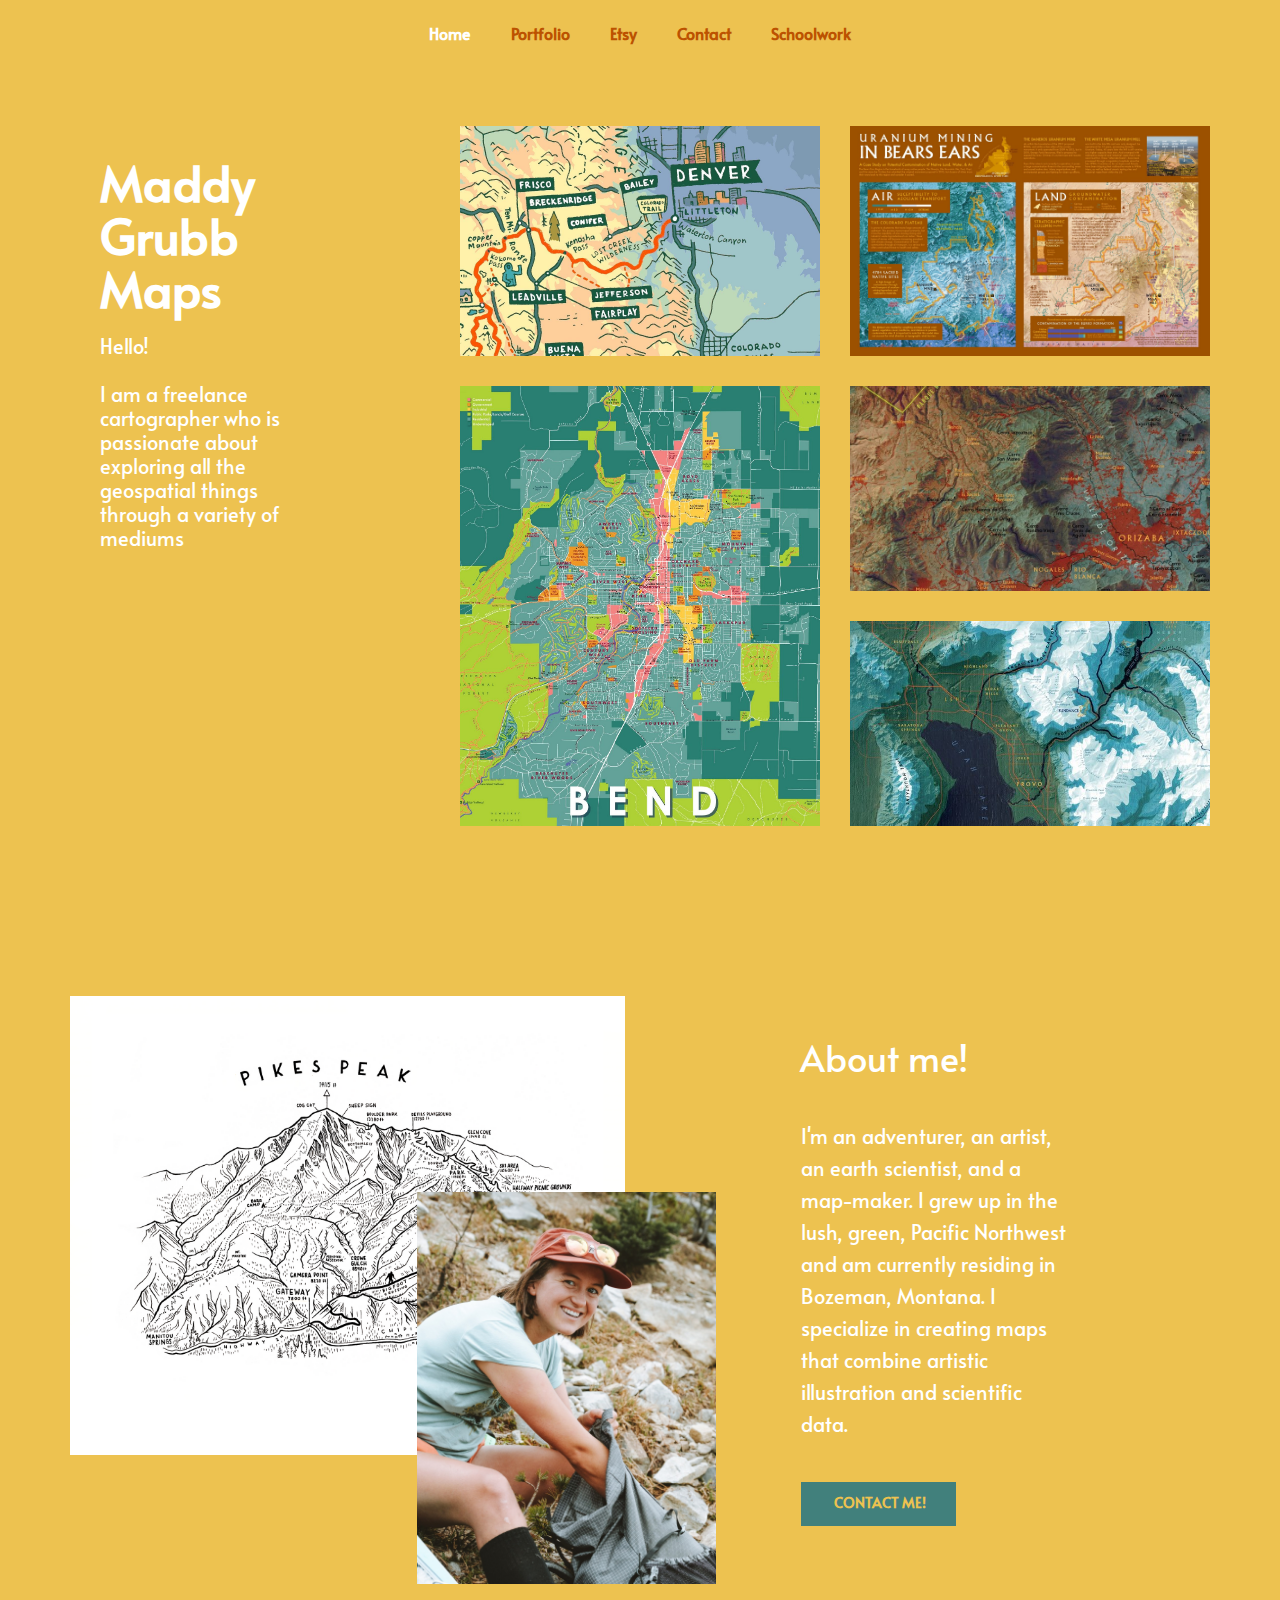
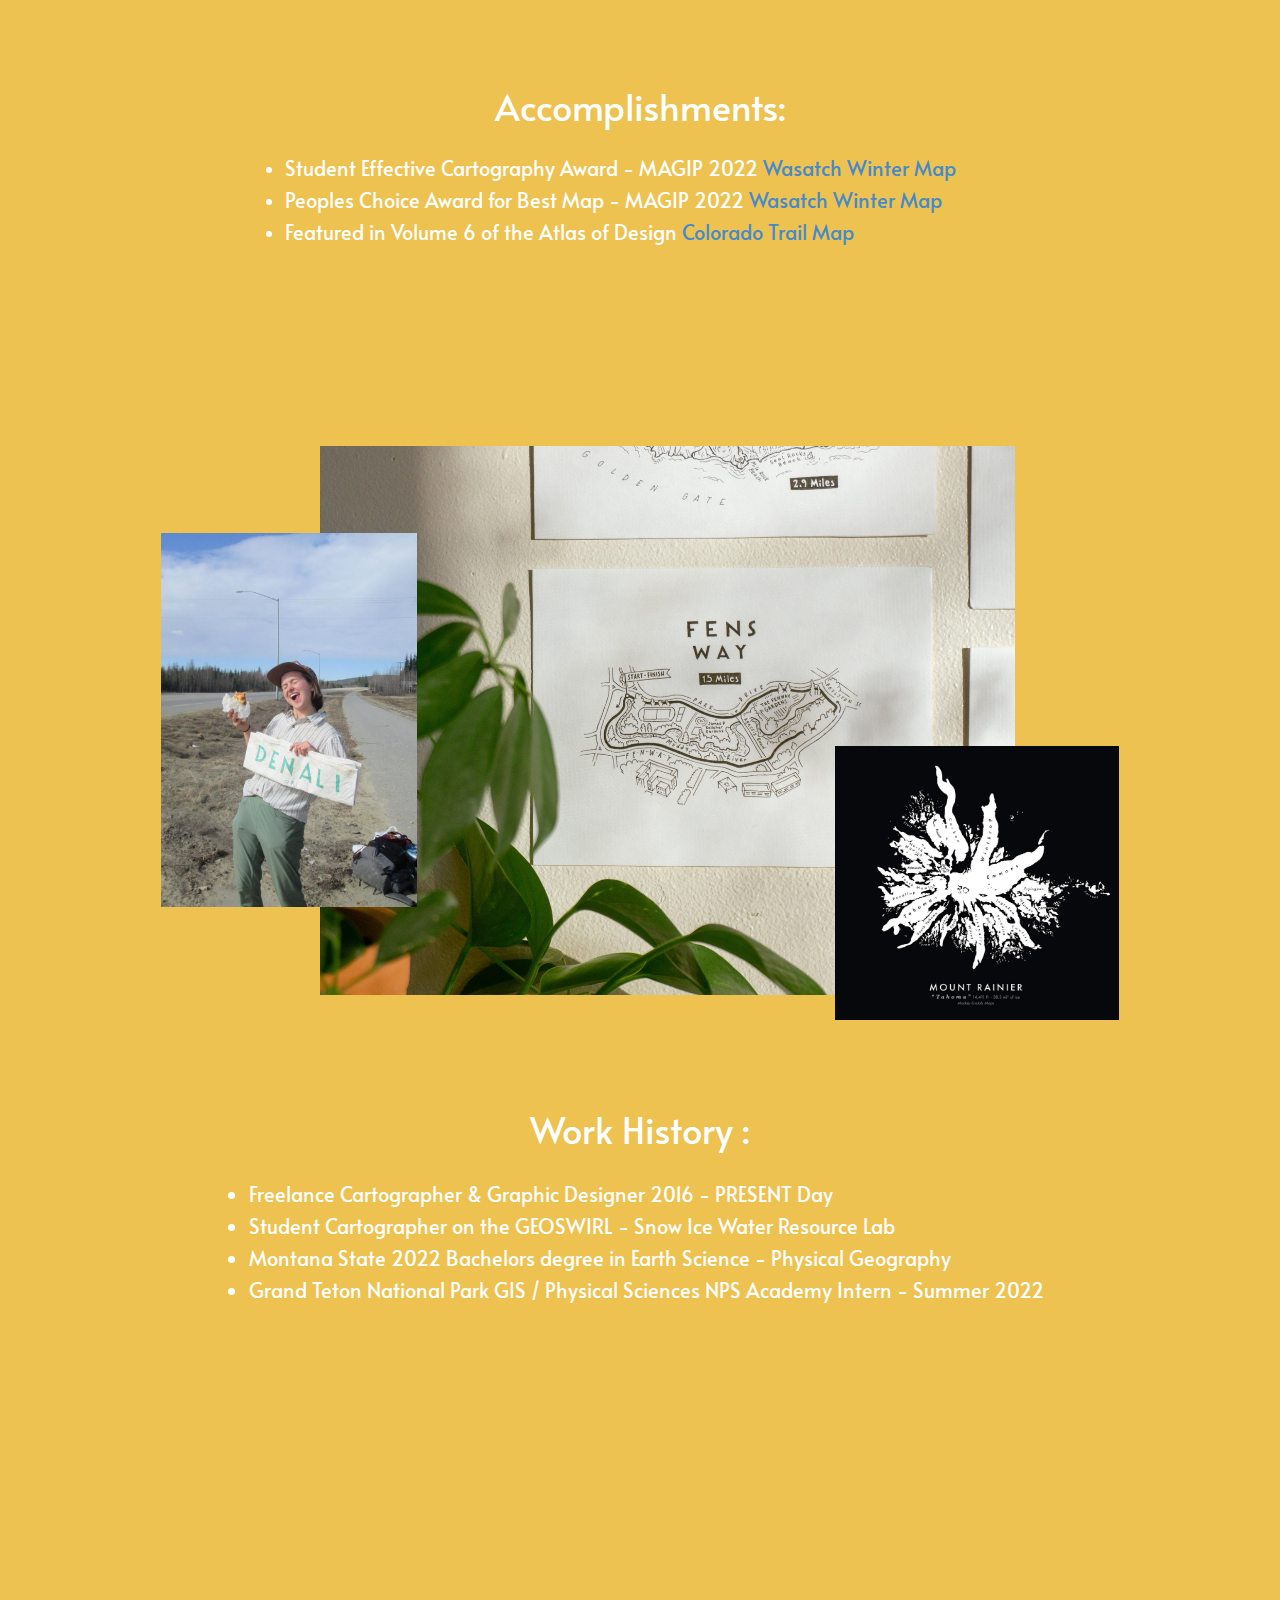
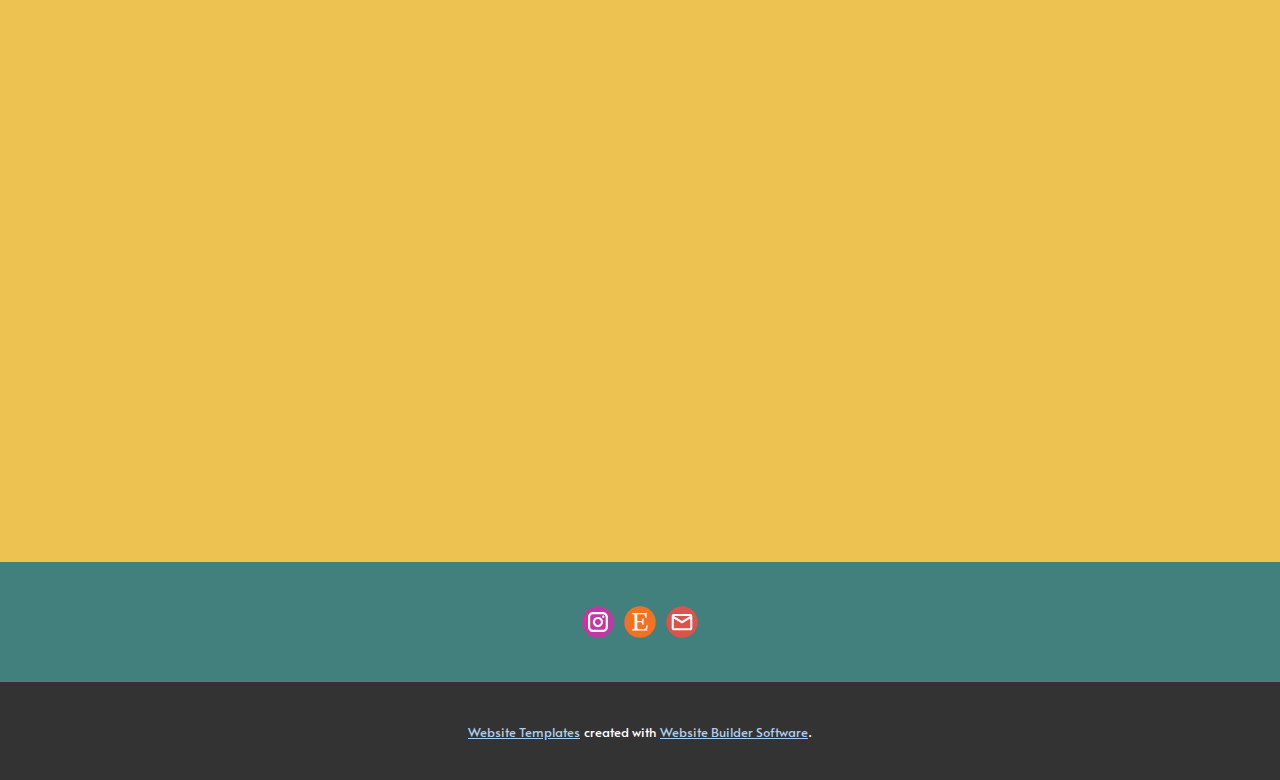
==== commit 0eb7126f: "update" ====
--- a/index.html
+++ b/index.html
@@ -11,7 +11,7 @@
 <link rel="stylesheet" href="Home.css" media="screen">
     <script class="u-script" type="text/javascript" src="jquery.js" defer=""></script>
     <script class="u-script" type="text/javascript" src="nicepage.js" defer=""></script>
-    <meta name="generator" content="Nicepage 4.8.2, nicepage.com">
+    <meta name="generator" content="Nicepage 4.9.5, nicepage.com">
     <link id="u-theme-google-font" rel="stylesheet" href="https://fonts.googleapis.com/css?family=Roboto:100,100i,300,300i,400,400i,500,500i,700,700i,900,900i|Open+Sans:300,300i,400,400i,500,500i,600,600i,700,700i,800,800i">
     <link id="u-page-google-font" rel="stylesheet" href="https://fonts.googleapis.com/css?family=Alata:400">
     
@@ -172,10 +172,6 @@
             <span style="font-size: 1.25rem;">Featured in Volume 6 of the Atlas of Design <a href="https://maddygrubbmaps.github.io/Portfolio.html#&amp;gid=2&amp;pid=2" class="u-active-none u-border-none u-btn u-button-link u-button-style u-hover-none u-none u-text-palette-1-base u-btn-3" target="_blank">Colorado Trail Map&nbsp;</a>
             </span>
           </li>
-          <li>
-            <span style="font-size: 1.25rem;">Recipient of the Montana State University Geography Senior of the Year Award</span>
-            <br>
-          </li>
         </ul>
       </div>
     </section>
--- a/nicepage.css
+++ b/nicepage.css
@@ -2053,111 +2053,6 @@
 .u-textlink:active {
   color: inherit;
 }
-:not(.u-effect-fade) > .u-opacity-100,
-.u-opacity-100:before,
-.u-opacity-100 > .u-container-layout:before {
-  opacity: 1;
-}
-:not(.u-effect-fade) > .u-opacity-95,
-.u-opacity-95:before,
-.u-opacity-95 > .u-container-layout:before {
-  opacity: 0.95;
-}
-:not(.u-effect-fade) > .u-opacity-90,
-.u-opacity-90:before,
-.u-opacity-90 > .u-container-layout:before {
-  opacity: 0.9;
-}
-:not(.u-effect-fade) > .u-opacity-85,
-.u-opacity-85:before,
-.u-opacity-85 > .u-container-layout:before {
-  opacity: 0.85;
-}
-:not(.u-effect-fade) > .u-opacity-80,
-.u-opacity-80:before,
-.u-opacity-80 > .u-container-layout:before {
-  opacity: 0.8;
-}
-:not(.u-effect-fade) > .u-opacity-75,
-.u-opacity-75:before,
-.u-opacity-75 > .u-container-layout:before {
-  opacity: 0.75;
-}
-:not(.u-effect-fade) > .u-opacity-70,
-.u-opacity-70:before,
-.u-opacity-70 > .u-container-layout:before {
-  opacity: 0.7;
-}
-:not(.u-effect-fade) > .u-opacity-65,
-.u-opacity-65:before,
-.u-opacity-65 > .u-container-layout:before {
-  opacity: 0.65;
-}
-:not(.u-effect-fade) > .u-opacity-60,
-.u-opacity-60:before,
-.u-opacity-60 > .u-container-layout:before {
-  opacity: 0.6;
-}
-:not(.u-effect-fade) > .u-opacity-55,
-.u-opacity-55:before,
-.u-opacity-55 > .u-container-layout:before {
-  opacity: 0.55;
-}
-:not(.u-effect-fade) > .u-opacity-50,
-.u-opacity-50:before,
-.u-opacity-50 > .u-container-layout:before {
-  opacity: 0.5;
-}
-:not(.u-effect-fade) > .u-opacity-45,
-.u-opacity-45:before,
-.u-opacity-45 > .u-container-layout:before {
-  opacity: 0.45;
-}
-:not(.u-effect-fade) > .u-opacity-40,
-.u-opacity-40:before,
-.u-opacity-40 > .u-container-layout:before {
-  opacity: 0.4;
-}
-:not(.u-effect-fade) > .u-opacity-35,
-.u-opacity-35:before,
-.u-opacity-35 > .u-container-layout:before {
-  opacity: 0.35;
-}
-:not(.u-effect-fade) > .u-opacity-30,
-.u-opacity-30:before,
-.u-opacity-30 > .u-container-layout:before {
-  opacity: 0.3;
-}
-:not(.u-effect-fade) > .u-opacity-25,
-.u-opacity-25:before,
-.u-opacity-25 > .u-container-layout:before {
-  opacity: 0.25;
-}
-:not(.u-effect-fade) > .u-opacity-20,
-.u-opacity-20:before,
-.u-opacity-20 > .u-container-layout:before {
-  opacity: 0.2;
-}
-:not(.u-effect-fade) > .u-opacity-15,
-.u-opacity-15:before,
-.u-opacity-15 > .u-container-layout:before {
-  opacity: 0.15;
-}
-:not(.u-effect-fade) > .u-opacity-10,
-.u-opacity-10:before,
-.u-opacity-10 > .u-container-layout:before {
-  opacity: 0.1;
-}
-:not(.u-effect-fade) > .u-opacity-5,
-.u-opacity-5:before,
-.u-opacity-5 > .u-container-layout:before {
-  opacity: 0.05;
-}
-:not(.u-effect-fade) > .u-opacity-0,
-.u-opacity-0:before,
-.u-opacity-0 > .u-container-layout:before {
-  opacity: 0;
-}
 .u-spacing-100.u-countdown-item .u-countdown-counter,
 .u-text.u-spacing-100 li {
   margin-bottom: 100px;
@@ -10996,7 +10891,8 @@
 }
 .u-layout-col,
 .u-layout-row,
-.u-layout-col > * {
+.u-layout-col > *,
+.u-layout-row > * {
   display: flex;
 }
 .u-layout-col,
@@ -12920,37 +12816,6 @@
 }
 .u-group {
   display: flex;
-}
-.u-group.u-hover-feature,
-.u-repeater-item.u-hover-feature,
-.u-layout-cell.u-hover-feature,
-.u-group.u-hover-feature:before,
-.u-repeater-item.u-hover-feature:before,
-.u-layout-cell.u-hover-feature:before {
-  background-size: cover;
-  background-position: 50% 50%;
-  background-repeat: no-repeat;
-}
-.u-group.u-hover-feature:before,
-.u-repeater-item.u-hover-feature:before,
-.u-layout-cell.u-hover-feature:before {
-  opacity: 0;
-  position: absolute;
-  top: 0;
-  left: 0;
-  height: 100%;
-  width: 100%;
-  content: "";
-  display: block;
-  transition-duration: inherit;
-}
-.u-group.u-hover-feature:hover:before,
-.u-repeater-item.u-hover-feature:hover:before,
-.u-layout-cell.u-hover-feature:hover:before,
-.u-group.u-hover-feature.hover:before,
-.u-repeater-item.u-hover-feature.hover:before,
-.u-layout-cell.u-hover-feature.hover:before {
-  opacity: 1;
 }
 .u-line.u-line-horizontal {
   border-right-width: 0;
@@ -15827,18 +15692,28 @@
 .u-btn.u-circle {
   border-radius: 100px;
 }
-.u-opacity.u-container-layout,
-.u-opacity.u-container-style,
-section.u-opacity,
-.u-opacity.u-inner-container-layout,
-.u-opacity > .u-container-layout,
-.u-opacity > .u-inner-container-layout {
+.u-container-style.u-hover-feature,
+.u-container-style.u-hover-feature:before {
+  background-size: cover;
+  background-position: 50% 50%;
+  background-repeat: no-repeat;
+}
+.u-container-style.u-hover-feature:before {
+  opacity: 0;
+  position: absolute;
+  top: 0;
+  left: 0;
+  height: 100%;
+  width: 100%;
+  content: "";
+  display: block;
+  transition-duration: inherit;
+}
+.u-container-style.u-hover-feature:hover:before {
   opacity: 1;
 }
-.u-opacity.u-container-layout:before,
-.u-opacity.u-container-style:before,
 section.u-opacity:before,
-.u-opacity.u-inner-container-layout:before,
+.u-hover-box > .u-opacity.u-container-layout:before,
 .u-opacity > .u-container-layout:before,
 .u-opacity > .u-inner-container-layout:before {
   content: '';
@@ -15852,9 +15727,12 @@
   transition-property: opacity;
   border-radius: inherit;
 }
-.u-opacity.u-hover-feature:hover.u-container-layout:before,
-.u-opacity.u-hover-feature:hover > .u-container-layout:before {
-  opacity: 0;
+section.u-opacity,
+.u-opacity.u-container-style,
+.u-hover-box > .u-opacity.u-container-layout,
+.u-opacity > .u-container-layout,
+.u-opacity > .u-inner-container-layout {
+  opacity: 1;
 }
 .u-hover-box .u-opacity.u-container-layout,
 .u-opacity.u-container-style {
@@ -15864,6 +15742,300 @@
   opacity: 1;
 }
 .u-effect-fade .u-container-layout.u-over-slide.u-opacity {
+  opacity: 0;
+}
+.u-opacity-100:before,
+section.u-opacity-100:before,
+.u-hover-box > .u-opacity-100.u-container-layout:before,
+.u-opacity-100 > .u-container-layout:before,
+.u-opacity-100 > .u-inner-container-layout:before {
+  opacity: 1;
+}
+a.u-opacity-100,
+span.u-opacity-100,
+img.u-opacity-100,
+.u-opacity-100.u-shape,
+.u-opacity-100.u-menu-overlay {
+  opacity: 1;
+}
+.u-opacity-95:before,
+section.u-opacity-95:before,
+.u-hover-box > .u-opacity-95.u-container-layout:before,
+.u-opacity-95 > .u-container-layout:before,
+.u-opacity-95 > .u-inner-container-layout:before {
+  opacity: 0.95;
+}
+a.u-opacity-95,
+span.u-opacity-95,
+img.u-opacity-95,
+.u-opacity-95.u-shape,
+.u-opacity-95.u-menu-overlay {
+  opacity: 0.95;
+}
+.u-opacity-90:before,
+section.u-opacity-90:before,
+.u-hover-box > .u-opacity-90.u-container-layout:before,
+.u-opacity-90 > .u-container-layout:before,
+.u-opacity-90 > .u-inner-container-layout:before {
+  opacity: 0.9;
+}
+a.u-opacity-90,
+span.u-opacity-90,
+img.u-opacity-90,
+.u-opacity-90.u-shape,
+.u-opacity-90.u-menu-overlay {
+  opacity: 0.9;
+}
+.u-opacity-85:before,
+section.u-opacity-85:before,
+.u-hover-box > .u-opacity-85.u-container-layout:before,
+.u-opacity-85 > .u-container-layout:before,
+.u-opacity-85 > .u-inner-container-layout:before {
+  opacity: 0.85;
+}
+a.u-opacity-85,
+span.u-opacity-85,
+img.u-opacity-85,
+.u-opacity-85.u-shape,
+.u-opacity-85.u-menu-overlay {
+  opacity: 0.85;
+}
+.u-opacity-80:before,
+section.u-opacity-80:before,
+.u-hover-box > .u-opacity-80.u-container-layout:before,
+.u-opacity-80 > .u-container-layout:before,
+.u-opacity-80 > .u-inner-container-layout:before {
+  opacity: 0.8;
+}
+a.u-opacity-80,
+span.u-opacity-80,
+img.u-opacity-80,
+.u-opacity-80.u-shape,
+.u-opacity-80.u-menu-overlay {
+  opacity: 0.8;
+}
+.u-opacity-75:before,
+section.u-opacity-75:before,
+.u-hover-box > .u-opacity-75.u-container-layout:before,
+.u-opacity-75 > .u-container-layout:before,
+.u-opacity-75 > .u-inner-container-layout:before {
+  opacity: 0.75;
+}
+a.u-opacity-75,
+span.u-opacity-75,
+img.u-opacity-75,
+.u-opacity-75.u-shape,
+.u-opacity-75.u-menu-overlay {
+  opacity: 0.75;
+}
+.u-opacity-70:before,
+section.u-opacity-70:before,
+.u-hover-box > .u-opacity-70.u-container-layout:before,
+.u-opacity-70 > .u-container-layout:before,
+.u-opacity-70 > .u-inner-container-layout:before {
+  opacity: 0.7;
+}
+a.u-opacity-70,
+span.u-opacity-70,
+img.u-opacity-70,
+.u-opacity-70.u-shape,
+.u-opacity-70.u-menu-overlay {
+  opacity: 0.7;
+}
+.u-opacity-65:before,
+section.u-opacity-65:before,
+.u-hover-box > .u-opacity-65.u-container-layout:before,
+.u-opacity-65 > .u-container-layout:before,
+.u-opacity-65 > .u-inner-container-layout:before {
+  opacity: 0.65;
+}
+a.u-opacity-65,
+span.u-opacity-65,
+img.u-opacity-65,
+.u-opacity-65.u-shape,
+.u-opacity-65.u-menu-overlay {
+  opacity: 0.65;
+}
+.u-opacity-60:before,
+section.u-opacity-60:before,
+.u-hover-box > .u-opacity-60.u-container-layout:before,
+.u-opacity-60 > .u-container-layout:before,
+.u-opacity-60 > .u-inner-container-layout:before {
+  opacity: 0.6;
+}
+a.u-opacity-60,
+span.u-opacity-60,
+img.u-opacity-60,
+.u-opacity-60.u-shape,
+.u-opacity-60.u-menu-overlay {
+  opacity: 0.6;
+}
+.u-opacity-55:before,
+section.u-opacity-55:before,
+.u-hover-box > .u-opacity-55.u-container-layout:before,
+.u-opacity-55 > .u-container-layout:before,
+.u-opacity-55 > .u-inner-container-layout:before {
+  opacity: 0.55;
+}
+a.u-opacity-55,
+span.u-opacity-55,
+img.u-opacity-55,
+.u-opacity-55.u-shape,
+.u-opacity-55.u-menu-overlay {
+  opacity: 0.55;
+}
+.u-opacity-50:before,
+section.u-opacity-50:before,
+.u-hover-box > .u-opacity-50.u-container-layout:before,
+.u-opacity-50 > .u-container-layout:before,
+.u-opacity-50 > .u-inner-container-layout:before {
+  opacity: 0.5;
+}
+a.u-opacity-50,
+span.u-opacity-50,
+img.u-opacity-50,
+.u-opacity-50.u-shape,
+.u-opacity-50.u-menu-overlay {
+  opacity: 0.5;
+}
+.u-opacity-45:before,
+section.u-opacity-45:before,
+.u-hover-box > .u-opacity-45.u-container-layout:before,
+.u-opacity-45 > .u-container-layout:before,
+.u-opacity-45 > .u-inner-container-layout:before {
+  opacity: 0.45;
+}
+a.u-opacity-45,
+span.u-opacity-45,
+img.u-opacity-45,
+.u-opacity-45.u-shape,
+.u-opacity-45.u-menu-overlay {
+  opacity: 0.45;
+}
+.u-opacity-40:before,
+section.u-opacity-40:before,
+.u-hover-box > .u-opacity-40.u-container-layout:before,
+.u-opacity-40 > .u-container-layout:before,
+.u-opacity-40 > .u-inner-container-layout:before {
+  opacity: 0.4;
+}
+a.u-opacity-40,
+span.u-opacity-40,
+img.u-opacity-40,
+.u-opacity-40.u-shape,
+.u-opacity-40.u-menu-overlay {
+  opacity: 0.4;
+}
+.u-opacity-35:before,
+section.u-opacity-35:before,
+.u-hover-box > .u-opacity-35.u-container-layout:before,
+.u-opacity-35 > .u-container-layout:before,
+.u-opacity-35 > .u-inner-container-layout:before {
+  opacity: 0.35;
+}
+a.u-opacity-35,
+span.u-opacity-35,
+img.u-opacity-35,
+.u-opacity-35.u-shape,
+.u-opacity-35.u-menu-overlay {
+  opacity: 0.35;
+}
+.u-opacity-30:before,
+section.u-opacity-30:before,
+.u-hover-box > .u-opacity-30.u-container-layout:before,
+.u-opacity-30 > .u-container-layout:before,
+.u-opacity-30 > .u-inner-container-layout:before {
+  opacity: 0.3;
+}
+a.u-opacity-30,
+span.u-opacity-30,
+img.u-opacity-30,
+.u-opacity-30.u-shape,
+.u-opacity-30.u-menu-overlay {
+  opacity: 0.3;
+}
+.u-opacity-25:before,
+section.u-opacity-25:before,
+.u-hover-box > .u-opacity-25.u-container-layout:before,
+.u-opacity-25 > .u-container-layout:before,
+.u-opacity-25 > .u-inner-container-layout:before {
+  opacity: 0.25;
+}
+a.u-opacity-25,
+span.u-opacity-25,
+img.u-opacity-25,
+.u-opacity-25.u-shape,
+.u-opacity-25.u-menu-overlay {
+  opacity: 0.25;
+}
+.u-opacity-20:before,
+section.u-opacity-20:before,
+.u-hover-box > .u-opacity-20.u-container-layout:before,
+.u-opacity-20 > .u-container-layout:before,
+.u-opacity-20 > .u-inner-container-layout:before {
+  opacity: 0.2;
+}
+a.u-opacity-20,
+span.u-opacity-20,
+img.u-opacity-20,
+.u-opacity-20.u-shape,
+.u-opacity-20.u-menu-overlay {
+  opacity: 0.2;
+}
+.u-opacity-15:before,
+section.u-opacity-15:before,
+.u-hover-box > .u-opacity-15.u-container-layout:before,
+.u-opacity-15 > .u-container-layout:before,
+.u-opacity-15 > .u-inner-container-layout:before {
+  opacity: 0.15;
+}
+a.u-opacity-15,
+span.u-opacity-15,
+img.u-opacity-15,
+.u-opacity-15.u-shape,
+.u-opacity-15.u-menu-overlay {
+  opacity: 0.15;
+}
+.u-opacity-10:before,
+section.u-opacity-10:before,
+.u-hover-box > .u-opacity-10.u-container-layout:before,
+.u-opacity-10 > .u-container-layout:before,
+.u-opacity-10 > .u-inner-container-layout:before {
+  opacity: 0.1;
+}
+a.u-opacity-10,
+span.u-opacity-10,
+img.u-opacity-10,
+.u-opacity-10.u-shape,
+.u-opacity-10.u-menu-overlay {
+  opacity: 0.1;
+}
+.u-opacity-5:before,
+section.u-opacity-5:before,
+.u-hover-box > .u-opacity-5.u-container-layout:before,
+.u-opacity-5 > .u-container-layout:before,
+.u-opacity-5 > .u-inner-container-layout:before {
+  opacity: 0.05;
+}
+a.u-opacity-5,
+span.u-opacity-5,
+img.u-opacity-5,
+.u-opacity-5.u-shape,
+.u-opacity-5.u-menu-overlay {
+  opacity: 0.05;
+}
+.u-opacity-0:before,
+section.u-opacity-0:before,
+.u-hover-box > .u-opacity-0.u-container-layout:before,
+.u-opacity-0 > .u-container-layout:before,
+.u-opacity-0 > .u-inner-container-layout:before {
+  opacity: 0;
+}
+a.u-opacity-0,
+span.u-opacity-0,
+img.u-opacity-0,
+.u-opacity-0.u-shape,
+.u-opacity-0.u-menu-overlay {
   opacity: 0;
 }
 [class*="u-custom-color-"].u-body,
@@ -19043,7 +19215,7 @@
   outline: none;
   cursor: pointer;
 }
-.u-dialog-block {
+section.u-dialog-block {
   position: fixed;
   width: 100%;
   height: 100%;
@@ -19051,7 +19223,7 @@
   left: 0;
   z-index: 100001;
 }
-.u-dialog-block:not(.u-dialog-open) {
+section.u-dialog-block:not(.u-dialog-open) {
   display: none;
 }
 .u-countdown {
@@ -21411,8 +21583,9 @@
 }
 .u-color-1-dark-3,
 .u-body.u-color-1-dark-3,
+section.u-color-1-dark-3:before,
 .u-color-1-dark-3 > .u-container-layout:before,
-.u-container-style.u-color-1-dark-3:before,
+.u-color-1-dark-3 > .u-inner-container-layout:before,
 .u-container-layout.u-container-layout.u-color-1-dark-3:before,
 .u-table-alt-color-1-dark-3 tr:nth-child(even) {
   color: #ffffff;
@@ -21464,8 +21637,9 @@
 }
 .u-color-1-dark-2,
 .u-body.u-color-1-dark-2,
+section.u-color-1-dark-2:before,
 .u-color-1-dark-2 > .u-container-layout:before,
-.u-container-style.u-color-1-dark-2:before,
+.u-color-1-dark-2 > .u-inner-container-layout:before,
 .u-container-layout.u-container-layout.u-color-1-dark-2:before,
 .u-table-alt-color-1-dark-2 tr:nth-child(even) {
   color: #ffffff;
@@ -21517,8 +21691,9 @@
 }
 .u-color-1-dark-1,
 .u-body.u-color-1-dark-1,
+section.u-color-1-dark-1:before,
 .u-color-1-dark-1 > .u-container-layout:before,
-.u-container-style.u-color-1-dark-1:before,
+.u-color-1-dark-1 > .u-inner-container-layout:before,
 .u-container-layout.u-container-layout.u-color-1-dark-1:before,
 .u-table-alt-color-1-dark-1 tr:nth-child(even) {
   color: #ffffff;
@@ -21570,8 +21745,9 @@
 }
 .u-color-1,
 .u-body.u-color-1,
+section.u-color-1:before,
 .u-color-1 > .u-container-layout:before,
-.u-container-style.u-color-1:before,
+.u-color-1 > .u-inner-container-layout:before,
 .u-container-layout.u-container-layout.u-color-1:before,
 .u-table-alt-color-1 tr:nth-child(even) {
   color: #ffffff;
@@ -21623,8 +21799,9 @@
 }
 .u-color-1-light-1,
 .u-body.u-color-1-light-1,
+section.u-color-1-light-1:before,
 .u-color-1-light-1 > .u-container-layout:before,
-.u-container-style.u-color-1-light-1:before,
+.u-color-1-light-1 > .u-inner-container-layout:before,
 .u-container-layout.u-container-layout.u-color-1-light-1:before,
 .u-table-alt-color-1-light-1 tr:nth-child(even) {
   color: #ffffff;
@@ -21676,8 +21853,9 @@
 }
 .u-color-1-light-2,
 .u-body.u-color-1-light-2,
+section.u-color-1-light-2:before,
 .u-color-1-light-2 > .u-container-layout:before,
-.u-container-style.u-color-1-light-2:before,
+.u-color-1-light-2 > .u-inner-container-layout:before,
 .u-container-layout.u-container-layout.u-color-1-light-2:before,
 .u-table-alt-color-1-light-2 tr:nth-child(even) {
   color: #111111;
@@ -21729,8 +21907,9 @@
 }
 .u-color-1-light-3,
 .u-body.u-color-1-light-3,
+section.u-color-1-light-3:before,
 .u-color-1-light-3 > .u-container-layout:before,
-.u-container-style.u-color-1-light-3:before,
+.u-color-1-light-3 > .u-inner-container-layout:before,
 .u-container-layout.u-container-layout.u-color-1-light-3:before,
 .u-table-alt-color-1-light-3 tr:nth-child(even) {
   color: #111111;
@@ -21782,8 +21961,9 @@
 }
 .u-color-1-base,
 .u-body.u-color-1-base,
+section.u-color-1-base:before,
 .u-color-1-base > .u-container-layout:before,
-.u-container-style.u-color-1-base:before,
+.u-color-1-base > .u-inner-container-layout:before,
 .u-container-layout.u-container-layout.u-color-1-base:before,
 .u-table-alt-color-1-base tr:nth-child(even) {
   color: #ffffff;
@@ -21835,8 +22015,9 @@
 }
 .u-color-2-dark-3,
 .u-body.u-color-2-dark-3,
+section.u-color-2-dark-3:before,
 .u-color-2-dark-3 > .u-container-layout:before,
-.u-container-style.u-color-2-dark-3:before,
+.u-color-2-dark-3 > .u-inner-container-layout:before,
 .u-container-layout.u-container-layout.u-color-2-dark-3:before,
 .u-table-alt-color-2-dark-3 tr:nth-child(even) {
   color: #ffffff;
@@ -21888,8 +22069,9 @@
 }
 .u-color-2-dark-2,
 .u-body.u-color-2-dark-2,
+section.u-color-2-dark-2:before,
 .u-color-2-dark-2 > .u-container-layout:before,
-.u-container-style.u-color-2-dark-2:before,
+.u-color-2-dark-2 > .u-inner-container-layout:before,
 .u-container-layout.u-container-layout.u-color-2-dark-2:before,
 .u-table-alt-color-2-dark-2 tr:nth-child(even) {
   color: #ffffff;
@@ -21941,8 +22123,9 @@
 }
 .u-color-2-dark-1,
 .u-body.u-color-2-dark-1,
+section.u-color-2-dark-1:before,
 .u-color-2-dark-1 > .u-container-layout:before,
-.u-container-style.u-color-2-dark-1:before,
+.u-color-2-dark-1 > .u-inner-container-layout:before,
 .u-container-layout.u-container-layout.u-color-2-dark-1:before,
 .u-table-alt-color-2-dark-1 tr:nth-child(even) {
   color: #ffffff;
@@ -21994,8 +22177,9 @@
 }
 .u-color-2,
 .u-body.u-color-2,
+section.u-color-2:before,
 .u-color-2 > .u-container-layout:before,
-.u-container-style.u-color-2:before,
+.u-color-2 > .u-inner-container-layout:before,
 .u-container-layout.u-container-layout.u-color-2:before,
 .u-table-alt-color-2 tr:nth-child(even) {
   color: #ffffff;
@@ -22047,8 +22231,9 @@
 }
 .u-color-2-light-1,
 .u-body.u-color-2-light-1,
+section.u-color-2-light-1:before,
 .u-color-2-light-1 > .u-container-layout:before,
-.u-container-style.u-color-2-light-1:before,
+.u-color-2-light-1 > .u-inner-container-layout:before,
 .u-container-layout.u-container-layout.u-color-2-light-1:before,
 .u-table-alt-color-2-light-1 tr:nth-child(even) {
   color: #ffffff;
@@ -22100,8 +22285,9 @@
 }
 .u-color-2-light-2,
 .u-body.u-color-2-light-2,
+section.u-color-2-light-2:before,
 .u-color-2-light-2 > .u-container-layout:before,
-.u-container-style.u-color-2-light-2:before,
+.u-color-2-light-2 > .u-inner-container-layout:before,
 .u-container-layout.u-container-layout.u-color-2-light-2:before,
 .u-table-alt-color-2-light-2 tr:nth-child(even) {
   color: #111111;
@@ -22153,8 +22339,9 @@
 }
 .u-color-2-light-3,
 .u-body.u-color-2-light-3,
+section.u-color-2-light-3:before,
 .u-color-2-light-3 > .u-container-layout:before,
-.u-container-style.u-color-2-light-3:before,
+.u-color-2-light-3 > .u-inner-container-layout:before,
 .u-container-layout.u-container-layout.u-color-2-light-3:before,
 .u-table-alt-color-2-light-3 tr:nth-child(even) {
   color: #111111;
@@ -22206,8 +22393,9 @@
 }
 .u-color-2-base,
 .u-body.u-color-2-base,
+section.u-color-2-base:before,
 .u-color-2-base > .u-container-layout:before,
-.u-container-style.u-color-2-base:before,
+.u-color-2-base > .u-inner-container-layout:before,
 .u-container-layout.u-container-layout.u-color-2-base:before,
 .u-table-alt-color-2-base tr:nth-child(even) {
   color: #ffffff;
@@ -22259,8 +22447,9 @@
 }
 .u-color-3-dark-3,
 .u-body.u-color-3-dark-3,
+section.u-color-3-dark-3:before,
 .u-color-3-dark-3 > .u-container-layout:before,
-.u-container-style.u-color-3-dark-3:before,
+.u-color-3-dark-3 > .u-inner-container-layout:before,
 .u-container-layout.u-container-layout.u-color-3-dark-3:before,
 .u-table-alt-color-3-dark-3 tr:nth-child(even) {
   color: #ffffff;
@@ -22312,8 +22501,9 @@
 }
 .u-color-3-dark-2,
 .u-body.u-color-3-dark-2,
+section.u-color-3-dark-2:before,
 .u-color-3-dark-2 > .u-container-layout:before,
-.u-container-style.u-color-3-dark-2:before,
+.u-color-3-dark-2 > .u-inner-container-layout:before,
 .u-container-layout.u-container-layout.u-color-3-dark-2:before,
 .u-table-alt-color-3-dark-2 tr:nth-child(even) {
   color: #ffffff;
@@ -22365,8 +22555,9 @@
 }
 .u-color-3-dark-1,
 .u-body.u-color-3-dark-1,
+section.u-color-3-dark-1:before,
 .u-color-3-dark-1 > .u-container-layout:before,
-.u-container-style.u-color-3-dark-1:before,
+.u-color-3-dark-1 > .u-inner-container-layout:before,
 .u-container-layout.u-container-layout.u-color-3-dark-1:before,
 .u-table-alt-color-3-dark-1 tr:nth-child(even) {
   color: #ffffff;
@@ -22418,8 +22609,9 @@
 }
 .u-color-3,
 .u-body.u-color-3,
+section.u-color-3:before,
 .u-color-3 > .u-container-layout:before,
-.u-container-style.u-color-3:before,
+.u-color-3 > .u-inner-container-layout:before,
 .u-container-layout.u-container-layout.u-color-3:before,
 .u-table-alt-color-3 tr:nth-child(even) {
   color: #111111;
@@ -22471,8 +22663,9 @@
 }
 .u-color-3-light-1,
 .u-body.u-color-3-light-1,
+section.u-color-3-light-1:before,
 .u-color-3-light-1 > .u-container-layout:before,
-.u-container-style.u-color-3-light-1:before,
+.u-color-3-light-1 > .u-inner-container-layout:before,
 .u-container-layout.u-container-layout.u-color-3-light-1:before,
 .u-table-alt-color-3-light-1 tr:nth-child(even) {
   color: #111111;
@@ -22524,8 +22717,9 @@
 }
 .u-color-3-light-2,
 .u-body.u-color-3-light-2,
+section.u-color-3-light-2:before,
 .u-color-3-light-2 > .u-container-layout:before,
-.u-container-style.u-color-3-light-2:before,
+.u-color-3-light-2 > .u-inner-container-layout:before,
 .u-container-layout.u-container-layout.u-color-3-light-2:before,
 .u-table-alt-color-3-light-2 tr:nth-child(even) {
   color: #111111;
@@ -22577,8 +22771,9 @@
 }
 .u-color-3-light-3,
 .u-body.u-color-3-light-3,
+section.u-color-3-light-3:before,
 .u-color-3-light-3 > .u-container-layout:before,
-.u-container-style.u-color-3-light-3:before,
+.u-color-3-light-3 > .u-inner-container-layout:before,
 .u-container-layout.u-container-layout.u-color-3-light-3:before,
 .u-table-alt-color-3-light-3 tr:nth-child(even) {
   color: #111111;
@@ -22630,8 +22825,9 @@
 }
 .u-color-3-base,
 .u-body.u-color-3-base,
+section.u-color-3-base:before,
 .u-color-3-base > .u-container-layout:before,
-.u-container-style.u-color-3-base:before,
+.u-color-3-base > .u-inner-container-layout:before,
 .u-container-layout.u-container-layout.u-color-3-base:before,
 .u-table-alt-color-3-base tr:nth-child(even) {
   color: #111111;
@@ -22683,8 +22879,9 @@
 }
 .u-color-4-dark-3,
 .u-body.u-color-4-dark-3,
+section.u-color-4-dark-3:before,
 .u-color-4-dark-3 > .u-container-layout:before,
-.u-container-style.u-color-4-dark-3:before,
+.u-color-4-dark-3 > .u-inner-container-layout:before,
 .u-container-layout.u-container-layout.u-color-4-dark-3:before,
 .u-table-alt-color-4-dark-3 tr:nth-child(even) {
   color: #ffffff;
@@ -22736,8 +22933,9 @@
 }
 .u-color-4-dark-2,
 .u-body.u-color-4-dark-2,
+section.u-color-4-dark-2:before,
 .u-color-4-dark-2 > .u-container-layout:before,
-.u-container-style.u-color-4-dark-2:before,
+.u-color-4-dark-2 > .u-inner-container-layout:before,
 .u-container-layout.u-container-layout.u-color-4-dark-2:before,
 .u-table-alt-color-4-dark-2 tr:nth-child(even) {
   color: #ffffff;
@@ -22789,8 +22987,9 @@
 }
 .u-color-4-dark-1,
 .u-body.u-color-4-dark-1,
+section.u-color-4-dark-1:before,
 .u-color-4-dark-1 > .u-container-layout:before,
-.u-container-style.u-color-4-dark-1:before,
+.u-color-4-dark-1 > .u-inner-container-layout:before,
 .u-container-layout.u-container-layout.u-color-4-dark-1:before,
 .u-table-alt-color-4-dark-1 tr:nth-child(even) {
   color: #ffffff;
@@ -22842,8 +23041,9 @@
 }
 .u-color-4,
 .u-body.u-color-4,
+section.u-color-4:before,
 .u-color-4 > .u-container-layout:before,
-.u-container-style.u-color-4:before,
+.u-color-4 > .u-inner-container-layout:before,
 .u-container-layout.u-container-layout.u-color-4:before,
 .u-table-alt-color-4 tr:nth-child(even) {
   color: #111111;
@@ -22895,8 +23095,9 @@
 }
 .u-color-4-light-1,
 .u-body.u-color-4-light-1,
+section.u-color-4-light-1:before,
 .u-color-4-light-1 > .u-container-layout:before,
-.u-container-style.u-color-4-light-1:before,
+.u-color-4-light-1 > .u-inner-container-layout:before,
 .u-container-layout.u-container-layout.u-color-4-light-1:before,
 .u-table-alt-color-4-light-1 tr:nth-child(even) {
   color: #111111;
@@ -22948,8 +23149,9 @@
 }
 .u-color-4-light-2,
 .u-body.u-color-4-light-2,
+section.u-color-4-light-2:before,
 .u-color-4-light-2 > .u-container-layout:before,
-.u-container-style.u-color-4-light-2:before,
+.u-color-4-light-2 > .u-inner-container-layout:before,
 .u-container-layout.u-container-layout.u-color-4-light-2:before,
 .u-table-alt-color-4-light-2 tr:nth-child(even) {
   color: #111111;
@@ -23001,8 +23203,9 @@
 }
 .u-color-4-light-3,
 .u-body.u-color-4-light-3,
+section.u-color-4-light-3:before,
 .u-color-4-light-3 > .u-container-layout:before,
-.u-container-style.u-color-4-light-3:before,
+.u-color-4-light-3 > .u-inner-container-layout:before,
 .u-container-layout.u-container-layout.u-color-4-light-3:before,
 .u-table-alt-color-4-light-3 tr:nth-child(even) {
   color: #111111;
@@ -23054,8 +23257,9 @@
 }
 .u-color-4-base,
 .u-body.u-color-4-base,
+section.u-color-4-base:before,
 .u-color-4-base > .u-container-layout:before,
-.u-container-style.u-color-4-base:before,
+.u-color-4-base > .u-inner-container-layout:before,
 .u-container-layout.u-container-layout.u-color-4-base:before,
 .u-table-alt-color-4-base tr:nth-child(even) {
   color: #ffffff;
@@ -23107,8 +23311,9 @@
 }
 .u-color-5-dark-3,
 .u-body.u-color-5-dark-3,
+section.u-color-5-dark-3:before,
 .u-color-5-dark-3 > .u-container-layout:before,
-.u-container-style.u-color-5-dark-3:before,
+.u-color-5-dark-3 > .u-inner-container-layout:before,
 .u-container-layout.u-container-layout.u-color-5-dark-3:before,
 .u-table-alt-color-5-dark-3 tr:nth-child(even) {
   color: #ffffff;
@@ -23160,8 +23365,9 @@
 }
 .u-color-5-dark-2,
 .u-body.u-color-5-dark-2,
+section.u-color-5-dark-2:before,
 .u-color-5-dark-2 > .u-container-layout:before,
-.u-container-style.u-color-5-dark-2:before,
+.u-color-5-dark-2 > .u-inner-container-layout:before,
 .u-container-layout.u-container-layout.u-color-5-dark-2:before,
 .u-table-alt-color-5-dark-2 tr:nth-child(even) {
   color: #ffffff;
@@ -23213,8 +23419,9 @@
 }
 .u-color-5-dark-1,
 .u-body.u-color-5-dark-1,
+section.u-color-5-dark-1:before,
 .u-color-5-dark-1 > .u-container-layout:before,
-.u-container-style.u-color-5-dark-1:before,
+.u-color-5-dark-1 > .u-inner-container-layout:before,
 .u-container-layout.u-container-layout.u-color-5-dark-1:before,
 .u-table-alt-color-5-dark-1 tr:nth-child(even) {
   color: #ffffff;
@@ -23266,8 +23473,9 @@
 }
 .u-color-5,
 .u-body.u-color-5,
+section.u-color-5:before,
 .u-color-5 > .u-container-layout:before,
-.u-container-style.u-color-5:before,
+.u-color-5 > .u-inner-container-layout:before,
 .u-container-layout.u-container-layout.u-color-5:before,
 .u-table-alt-color-5 tr:nth-child(even) {
   color: #111111;
@@ -23319,8 +23527,9 @@
 }
 .u-color-5-light-1,
 .u-body.u-color-5-light-1,
+section.u-color-5-light-1:before,
 .u-color-5-light-1 > .u-container-layout:before,
-.u-container-style.u-color-5-light-1:before,
+.u-color-5-light-1 > .u-inner-container-layout:before,
 .u-container-layout.u-container-layout.u-color-5-light-1:before,
 .u-table-alt-color-5-light-1 tr:nth-child(even) {
   color: #111111;
@@ -23372,8 +23581,9 @@
 }
 .u-color-5-light-2,
 .u-body.u-color-5-light-2,
+section.u-color-5-light-2:before,
 .u-color-5-light-2 > .u-container-layout:before,
-.u-container-style.u-color-5-light-2:before,
+.u-color-5-light-2 > .u-inner-container-layout:before,
 .u-container-layout.u-container-layout.u-color-5-light-2:before,
 .u-table-alt-color-5-light-2 tr:nth-child(even) {
   color: #111111;
@@ -23425,8 +23635,9 @@
 }
 .u-color-5-light-3,
 .u-body.u-color-5-light-3,
+section.u-color-5-light-3:before,
 .u-color-5-light-3 > .u-container-layout:before,
-.u-container-style.u-color-5-light-3:before,
+.u-color-5-light-3 > .u-inner-container-layout:before,
 .u-container-layout.u-container-layout.u-color-5-light-3:before,
 .u-table-alt-color-5-light-3 tr:nth-child(even) {
   color: #111111;
@@ -23478,8 +23689,9 @@
 }
 .u-color-5-base,
 .u-body.u-color-5-base,
+section.u-color-5-base:before,
 .u-color-5-base > .u-container-layout:before,
-.u-container-style.u-color-5-base:before,
+.u-color-5-base > .u-inner-container-layout:before,
 .u-container-layout.u-container-layout.u-color-5-base:before,
 .u-table-alt-color-5-base tr:nth-child(even) {
   color: #111111;
@@ -23531,8 +23743,9 @@
 }
 .u-palette-1-dark-3,
 .u-body.u-palette-1-dark-3,
+section.u-palette-1-dark-3:before,
 .u-palette-1-dark-3 > .u-container-layout:before,
-.u-container-style.u-palette-1-dark-3:before,
+.u-palette-1-dark-3 > .u-inner-container-layout:before,
 .u-container-layout.u-container-layout.u-palette-1-dark-3:before,
 .u-table-alt-palette-1-dark-3 tr:nth-child(even) {
   color: #ffffff;
@@ -23584,8 +23797,9 @@
 }
 .u-palette-1-dark-2,
 .u-body.u-palette-1-dark-2,
+section.u-palette-1-dark-2:before,
 .u-palette-1-dark-2 > .u-container-layout:before,
-.u-container-style.u-palette-1-dark-2:before,
+.u-palette-1-dark-2 > .u-inner-container-layout:before,
 .u-container-layout.u-container-layout.u-palette-1-dark-2:before,
 .u-table-alt-palette-1-dark-2 tr:nth-child(even) {
   color: #ffffff;
@@ -23637,8 +23851,9 @@
 }
 .u-palette-1-dark-1,
 .u-body.u-palette-1-dark-1,
+section.u-palette-1-dark-1:before,
 .u-palette-1-dark-1 > .u-container-layout:before,
-.u-container-style.u-palette-1-dark-1:before,
+.u-palette-1-dark-1 > .u-inner-container-layout:before,
 .u-container-layout.u-container-layout.u-palette-1-dark-1:before,
 .u-table-alt-palette-1-dark-1 tr:nth-child(even) {
   color: #ffffff;
@@ -23690,8 +23905,9 @@
 }
 .u-palette-1,
 .u-body.u-palette-1,
+section.u-palette-1:before,
 .u-palette-1 > .u-container-layout:before,
-.u-container-style.u-palette-1:before,
+.u-palette-1 > .u-inner-container-layout:before,
 .u-container-layout.u-container-layout.u-palette-1:before,
 .u-table-alt-palette-1 tr:nth-child(even) {
   color: #ffffff;
@@ -23743,8 +23959,9 @@
 }
 .u-palette-1-light-1,
 .u-body.u-palette-1-light-1,
+section.u-palette-1-light-1:before,
 .u-palette-1-light-1 > .u-container-layout:before,
-.u-container-style.u-palette-1-light-1:before,
+.u-palette-1-light-1 > .u-inner-container-layout:before,
 .u-container-layout.u-container-layout.u-palette-1-light-1:before,
 .u-table-alt-palette-1-light-1 tr:nth-child(even) {
   color: #ffffff;
@@ -23796,8 +24013,9 @@
 }
 .u-palette-1-light-2,
 .u-body.u-palette-1-light-2,
+section.u-palette-1-light-2:before,
 .u-palette-1-light-2 > .u-container-layout:before,
-.u-container-style.u-palette-1-light-2:before,
+.u-palette-1-light-2 > .u-inner-container-layout:before,
 .u-container-layout.u-container-layout.u-palette-1-light-2:before,
 .u-table-alt-palette-1-light-2 tr:nth-child(even) {
   color: #111111;
@@ -23849,8 +24067,9 @@
 }
 .u-palette-1-light-3,
 .u-body.u-palette-1-light-3,
+section.u-palette-1-light-3:before,
 .u-palette-1-light-3 > .u-container-layout:before,
-.u-container-style.u-palette-1-light-3:before,
+.u-palette-1-light-3 > .u-inner-container-layout:before,
 .u-container-layout.u-container-layout.u-palette-1-light-3:before,
 .u-table-alt-palette-1-light-3 tr:nth-child(even) {
   color: #111111;
@@ -23902,8 +24121,9 @@
 }
 .u-palette-1-base,
 .u-body.u-palette-1-base,
+section.u-palette-1-base:before,
 .u-palette-1-base > .u-container-layout:before,
-.u-container-style.u-palette-1-base:before,
+.u-palette-1-base > .u-inner-container-layout:before,
 .u-container-layout.u-container-layout.u-palette-1-base:before,
 .u-table-alt-palette-1-base tr:nth-child(even) {
   color: #ffffff;
@@ -23955,8 +24175,9 @@
 }
 .u-palette-2-dark-3,
 .u-body.u-palette-2-dark-3,
+section.u-palette-2-dark-3:before,
 .u-palette-2-dark-3 > .u-container-layout:before,
-.u-container-style.u-palette-2-dark-3:before,
+.u-palette-2-dark-3 > .u-inner-container-layout:before,
 .u-container-layout.u-container-layout.u-palette-2-dark-3:before,
 .u-table-alt-palette-2-dark-3 tr:nth-child(even) {
   color: #ffffff;
@@ -24008,8 +24229,9 @@
 }
 .u-palette-2-dark-2,
 .u-body.u-palette-2-dark-2,
+section.u-palette-2-dark-2:before,
 .u-palette-2-dark-2 > .u-container-layout:before,
-.u-container-style.u-palette-2-dark-2:before,
+.u-palette-2-dark-2 > .u-inner-container-layout:before,
 .u-container-layout.u-container-layout.u-palette-2-dark-2:before,
 .u-table-alt-palette-2-dark-2 tr:nth-child(even) {
   color: #ffffff;
@@ -24061,8 +24283,9 @@
 }
 .u-palette-2-dark-1,
 .u-body.u-palette-2-dark-1,
+section.u-palette-2-dark-1:before,
 .u-palette-2-dark-1 > .u-container-layout:before,
-.u-container-style.u-palette-2-dark-1:before,
+.u-palette-2-dark-1 > .u-inner-container-layout:before,
 .u-container-layout.u-container-layout.u-palette-2-dark-1:before,
 .u-table-alt-palette-2-dark-1 tr:nth-child(even) {
   color: #ffffff;
@@ -24114,8 +24337,9 @@
 }
 .u-palette-2,
 .u-body.u-palette-2,
+section.u-palette-2:before,
 .u-palette-2 > .u-container-layout:before,
-.u-container-style.u-palette-2:before,
+.u-palette-2 > .u-inner-container-layout:before,
 .u-container-layout.u-container-layout.u-palette-2:before,
 .u-table-alt-palette-2 tr:nth-child(even) {
   color: #ffffff;
@@ -24167,8 +24391,9 @@
 }
 .u-palette-2-light-1,
 .u-body.u-palette-2-light-1,
+section.u-palette-2-light-1:before,
 .u-palette-2-light-1 > .u-container-layout:before,
-.u-container-style.u-palette-2-light-1:before,
+.u-palette-2-light-1 > .u-inner-container-layout:before,
 .u-container-layout.u-container-layout.u-palette-2-light-1:before,
 .u-table-alt-palette-2-light-1 tr:nth-child(even) {
   color: #ffffff;
@@ -24220,8 +24445,9 @@
 }
 .u-palette-2-light-2,
 .u-body.u-palette-2-light-2,
+section.u-palette-2-light-2:before,
 .u-palette-2-light-2 > .u-container-layout:before,
-.u-container-style.u-palette-2-light-2:before,
+.u-palette-2-light-2 > .u-inner-container-layout:before,
 .u-container-layout.u-container-layout.u-palette-2-light-2:before,
 .u-table-alt-palette-2-light-2 tr:nth-child(even) {
   color: #111111;
@@ -24273,8 +24499,9 @@
 }
 .u-palette-2-light-3,
 .u-body.u-palette-2-light-3,
+section.u-palette-2-light-3:before,
 .u-palette-2-light-3 > .u-container-layout:before,
-.u-container-style.u-palette-2-light-3:before,
+.u-palette-2-light-3 > .u-inner-container-layout:before,
 .u-container-layout.u-container-layout.u-palette-2-light-3:before,
 .u-table-alt-palette-2-light-3 tr:nth-child(even) {
   color: #111111;
@@ -24326,8 +24553,9 @@
 }
 .u-palette-2-base,
 .u-body.u-palette-2-base,
+section.u-palette-2-base:before,
 .u-palette-2-base > .u-container-layout:before,
-.u-container-style.u-palette-2-base:before,
+.u-palette-2-base > .u-inner-container-layout:before,
 .u-container-layout.u-container-layout.u-palette-2-base:before,
 .u-table-alt-palette-2-base tr:nth-child(even) {
   color: #ffffff;
@@ -24379,8 +24607,9 @@
 }
 .u-palette-3-dark-3,
 .u-body.u-palette-3-dark-3,
+section.u-palette-3-dark-3:before,
 .u-palette-3-dark-3 > .u-container-layout:before,
-.u-container-style.u-palette-3-dark-3:before,
+.u-palette-3-dark-3 > .u-inner-container-layout:before,
 .u-container-layout.u-container-layout.u-palette-3-dark-3:before,
 .u-table-alt-palette-3-dark-3 tr:nth-child(even) {
   color: #ffffff;
@@ -24432,8 +24661,9 @@
 }
 .u-palette-3-dark-2,
 .u-body.u-palette-3-dark-2,
+section.u-palette-3-dark-2:before,
 .u-palette-3-dark-2 > .u-container-layout:before,
-.u-container-style.u-palette-3-dark-2:before,
+.u-palette-3-dark-2 > .u-inner-container-layout:before,
 .u-container-layout.u-container-layout.u-palette-3-dark-2:before,
 .u-table-alt-palette-3-dark-2 tr:nth-child(even) {
   color: #ffffff;
@@ -24485,8 +24715,9 @@
 }
 .u-palette-3-dark-1,
 .u-body.u-palette-3-dark-1,
+section.u-palette-3-dark-1:before,
 .u-palette-3-dark-1 > .u-container-layout:before,
-.u-container-style.u-palette-3-dark-1:before,
+.u-palette-3-dark-1 > .u-inner-container-layout:before,
 .u-container-layout.u-container-layout.u-palette-3-dark-1:before,
 .u-table-alt-palette-3-dark-1 tr:nth-child(even) {
   color: #ffffff;
@@ -24538,8 +24769,9 @@
 }
 .u-palette-3,
 .u-body.u-palette-3,
+section.u-palette-3:before,
 .u-palette-3 > .u-container-layout:before,
-.u-container-style.u-palette-3:before,
+.u-palette-3 > .u-inner-container-layout:before,
 .u-container-layout.u-container-layout.u-palette-3:before,
 .u-table-alt-palette-3 tr:nth-child(even) {
   color: #111111;
@@ -24591,8 +24823,9 @@
 }
 .u-palette-3-light-1,
 .u-body.u-palette-3-light-1,
+section.u-palette-3-light-1:before,
 .u-palette-3-light-1 > .u-container-layout:before,
-.u-container-style.u-palette-3-light-1:before,
+.u-palette-3-light-1 > .u-inner-container-layout:before,
 .u-container-layout.u-container-layout.u-palette-3-light-1:before,
 .u-table-alt-palette-3-light-1 tr:nth-child(even) {
   color: #111111;
@@ -24644,8 +24877,9 @@
 }
 .u-palette-3-light-2,
 .u-body.u-palette-3-light-2,
+section.u-palette-3-light-2:before,
 .u-palette-3-light-2 > .u-container-layout:before,
-.u-container-style.u-palette-3-light-2:before,
+.u-palette-3-light-2 > .u-inner-container-layout:before,
 .u-container-layout.u-container-layout.u-palette-3-light-2:before,
 .u-table-alt-palette-3-light-2 tr:nth-child(even) {
   color: #111111;
@@ -24697,8 +24931,9 @@
 }
 .u-palette-3-light-3,
 .u-body.u-palette-3-light-3,
+section.u-palette-3-light-3:before,
 .u-palette-3-light-3 > .u-container-layout:before,
-.u-container-style.u-palette-3-light-3:before,
+.u-palette-3-light-3 > .u-inner-container-layout:before,
 .u-container-layout.u-container-layout.u-palette-3-light-3:before,
 .u-table-alt-palette-3-light-3 tr:nth-child(even) {
   color: #111111;
@@ -24750,8 +24985,9 @@
 }
 .u-palette-3-base,
 .u-body.u-palette-3-base,
+section.u-palette-3-base:before,
 .u-palette-3-base > .u-container-layout:before,
-.u-container-style.u-palette-3-base:before,
+.u-palette-3-base > .u-inner-container-layout:before,
 .u-container-layout.u-container-layout.u-palette-3-base:before,
 .u-table-alt-palette-3-base tr:nth-child(even) {
   color: #111111;
@@ -24803,8 +25039,9 @@
 }
 .u-palette-4-dark-3,
 .u-body.u-palette-4-dark-3,
+section.u-palette-4-dark-3:before,
 .u-palette-4-dark-3 > .u-container-layout:before,
-.u-container-style.u-palette-4-dark-3:before,
+.u-palette-4-dark-3 > .u-inner-container-layout:before,
 .u-container-layout.u-container-layout.u-palette-4-dark-3:before,
 .u-table-alt-palette-4-dark-3 tr:nth-child(even) {
   color: #ffffff;
@@ -24856,8 +25093,9 @@
 }
 .u-palette-4-dark-2,
 .u-body.u-palette-4-dark-2,
+section.u-palette-4-dark-2:before,
 .u-palette-4-dark-2 > .u-container-layout:before,
-.u-container-style.u-palette-4-dark-2:before,
+.u-palette-4-dark-2 > .u-inner-container-layout:before,
 .u-container-layout.u-container-layout.u-palette-4-dark-2:before,
 .u-table-alt-palette-4-dark-2 tr:nth-child(even) {
   color: #ffffff;
@@ -24909,8 +25147,9 @@
 }
 .u-palette-4-dark-1,
 .u-body.u-palette-4-dark-1,
+section.u-palette-4-dark-1:before,
 .u-palette-4-dark-1 > .u-container-layout:before,
-.u-container-style.u-palette-4-dark-1:before,
+.u-palette-4-dark-1 > .u-inner-container-layout:before,
 .u-container-layout.u-container-layout.u-palette-4-dark-1:before,
 .u-table-alt-palette-4-dark-1 tr:nth-child(even) {
   color: #ffffff;
@@ -24962,8 +25201,9 @@
 }
 .u-palette-4,
 .u-body.u-palette-4,
+section.u-palette-4:before,
 .u-palette-4 > .u-container-layout:before,
-.u-container-style.u-palette-4:before,
+.u-palette-4 > .u-inner-container-layout:before,
 .u-container-layout.u-container-layout.u-palette-4:before,
 .u-table-alt-palette-4 tr:nth-child(even) {
   color: #111111;
@@ -25015,8 +25255,9 @@
 }
 .u-palette-4-light-1,
 .u-body.u-palette-4-light-1,
+section.u-palette-4-light-1:before,
 .u-palette-4-light-1 > .u-container-layout:before,
-.u-container-style.u-palette-4-light-1:before,
+.u-palette-4-light-1 > .u-inner-container-layout:before,
 .u-container-layout.u-container-layout.u-palette-4-light-1:before,
 .u-table-alt-palette-4-light-1 tr:nth-child(even) {
   color: #111111;
@@ -25068,8 +25309,9 @@
 }
 .u-palette-4-light-2,
 .u-body.u-palette-4-light-2,
+section.u-palette-4-light-2:before,
 .u-palette-4-light-2 > .u-container-layout:before,
-.u-container-style.u-palette-4-light-2:before,
+.u-palette-4-light-2 > .u-inner-container-layout:before,
 .u-container-layout.u-container-layout.u-palette-4-light-2:before,
 .u-table-alt-palette-4-light-2 tr:nth-child(even) {
   color: #111111;
@@ -25121,8 +25363,9 @@
 }
 .u-palette-4-light-3,
 .u-body.u-palette-4-light-3,
+section.u-palette-4-light-3:before,
 .u-palette-4-light-3 > .u-container-layout:before,
-.u-container-style.u-palette-4-light-3:before,
+.u-palette-4-light-3 > .u-inner-container-layout:before,
 .u-container-layout.u-container-layout.u-palette-4-light-3:before,
 .u-table-alt-palette-4-light-3 tr:nth-child(even) {
   color: #111111;
@@ -25174,8 +25417,9 @@
 }
 .u-palette-4-base,
 .u-body.u-palette-4-base,
+section.u-palette-4-base:before,
 .u-palette-4-base > .u-container-layout:before,
-.u-container-style.u-palette-4-base:before,
+.u-palette-4-base > .u-inner-container-layout:before,
 .u-container-layout.u-container-layout.u-palette-4-base:before,
 .u-table-alt-palette-4-base tr:nth-child(even) {
   color: #ffffff;
@@ -25227,8 +25471,9 @@
 }
 .u-palette-5-dark-3,
 .u-body.u-palette-5-dark-3,
+section.u-palette-5-dark-3:before,
 .u-palette-5-dark-3 > .u-container-layout:before,
-.u-container-style.u-palette-5-dark-3:before,
+.u-palette-5-dark-3 > .u-inner-container-layout:before,
 .u-container-layout.u-container-layout.u-palette-5-dark-3:before,
 .u-table-alt-palette-5-dark-3 tr:nth-child(even) {
   color: #ffffff;
@@ -25280,8 +25525,9 @@
 }
 .u-palette-5-dark-2,
 .u-body.u-palette-5-dark-2,
+section.u-palette-5-dark-2:before,
 .u-palette-5-dark-2 > .u-container-layout:before,
-.u-container-style.u-palette-5-dark-2:before,
+.u-palette-5-dark-2 > .u-inner-container-layout:before,
 .u-container-layout.u-container-layout.u-palette-5-dark-2:before,
 .u-table-alt-palette-5-dark-2 tr:nth-child(even) {
   color: #ffffff;
@@ -25333,8 +25579,9 @@
 }
 .u-palette-5-dark-1,
 .u-body.u-palette-5-dark-1,
+section.u-palette-5-dark-1:before,
 .u-palette-5-dark-1 > .u-container-layout:before,
-.u-container-style.u-palette-5-dark-1:before,
+.u-palette-5-dark-1 > .u-inner-container-layout:before,
 .u-container-layout.u-container-layout.u-palette-5-dark-1:before,
 .u-table-alt-palette-5-dark-1 tr:nth-child(even) {
   color: #ffffff;
@@ -25386,8 +25633,9 @@
 }
 .u-palette-5,
 .u-body.u-palette-5,
+section.u-palette-5:before,
 .u-palette-5 > .u-container-layout:before,
-.u-container-style.u-palette-5:before,
+.u-palette-5 > .u-inner-container-layout:before,
 .u-container-layout.u-container-layout.u-palette-5:before,
 .u-table-alt-palette-5 tr:nth-child(even) {
   color: #111111;
@@ -25439,8 +25687,9 @@
 }
 .u-palette-5-light-1,
 .u-body.u-palette-5-light-1,
+section.u-palette-5-light-1:before,
 .u-palette-5-light-1 > .u-container-layout:before,
-.u-container-style.u-palette-5-light-1:before,
+.u-palette-5-light-1 > .u-inner-container-layout:before,
 .u-container-layout.u-container-layout.u-palette-5-light-1:before,
 .u-table-alt-palette-5-light-1 tr:nth-child(even) {
   color: #111111;
@@ -25492,8 +25741,9 @@
 }
 .u-palette-5-light-2,
 .u-body.u-palette-5-light-2,
+section.u-palette-5-light-2:before,
 .u-palette-5-light-2 > .u-container-layout:before,
-.u-container-style.u-palette-5-light-2:before,
+.u-palette-5-light-2 > .u-inner-container-layout:before,
 .u-container-layout.u-container-layout.u-palette-5-light-2:before,
 .u-table-alt-palette-5-light-2 tr:nth-child(even) {
   color: #111111;
@@ -25545,8 +25795,9 @@
 }
 .u-palette-5-light-3,
 .u-body.u-palette-5-light-3,
+section.u-palette-5-light-3:before,
 .u-palette-5-light-3 > .u-container-layout:before,
-.u-container-style.u-palette-5-light-3:before,
+.u-palette-5-light-3 > .u-inner-container-layout:before,
 .u-container-layout.u-container-layout.u-palette-5-light-3:before,
 .u-table-alt-palette-5-light-3 tr:nth-child(even) {
   color: #111111;
@@ -25598,8 +25849,9 @@
 }
 .u-palette-5-base,
 .u-body.u-palette-5-base,
+section.u-palette-5-base:before,
 .u-palette-5-base > .u-container-layout:before,
-.u-container-style.u-palette-5-base:before,
+.u-palette-5-base > .u-inner-container-layout:before,
 .u-container-layout.u-container-layout.u-palette-5-base:before,
 .u-table-alt-palette-5-base tr:nth-child(even) {
   color: #111111;
@@ -25651,8 +25903,9 @@
 }
 .u-grey-dark-3,
 .u-body.u-grey-dark-3,
+section.u-grey-dark-3:before,
 .u-grey-dark-3 > .u-container-layout:before,
-.u-container-style.u-grey-dark-3:before,
+.u-grey-dark-3 > .u-inner-container-layout:before,
 .u-container-layout.u-container-layout.u-grey-dark-3:before,
 .u-table-alt-grey-dark-3 tr:nth-child(even) {
   color: #ffffff;
@@ -25704,8 +25957,9 @@
 }
 .u-grey-dark-2,
 .u-body.u-grey-dark-2,
+section.u-grey-dark-2:before,
 .u-grey-dark-2 > .u-container-layout:before,
-.u-container-style.u-grey-dark-2:before,
+.u-grey-dark-2 > .u-inner-container-layout:before,
 .u-container-layout.u-container-layout.u-grey-dark-2:before,
 .u-table-alt-grey-dark-2 tr:nth-child(even) {
   color: #ffffff;
@@ -25757,8 +26011,9 @@
 }
 .u-grey-dark-1,
 .u-body.u-grey-dark-1,
+section.u-grey-dark-1:before,
 .u-grey-dark-1 > .u-container-layout:before,
-.u-container-style.u-grey-dark-1:before,
+.u-grey-dark-1 > .u-inner-container-layout:before,
 .u-container-layout.u-container-layout.u-grey-dark-1:before,
 .u-table-alt-grey-dark-1 tr:nth-child(even) {
   color: #ffffff;
@@ -25810,8 +26065,9 @@
 }
 .u-grey,
 .u-body.u-grey,
+section.u-grey:before,
 .u-grey > .u-container-layout:before,
-.u-container-style.u-grey:before,
+.u-grey > .u-inner-container-layout:before,
 .u-container-layout.u-container-layout.u-grey:before,
 .u-table-alt-grey tr:nth-child(even) {
   color: #ffffff;
@@ -25863,8 +26119,9 @@
 }
 .u-grey-light-1,
 .u-body.u-grey-light-1,
+section.u-grey-light-1:before,
 .u-grey-light-1 > .u-container-layout:before,
-.u-container-style.u-grey-light-1:before,
+.u-grey-light-1 > .u-inner-container-layout:before,
 .u-container-layout.u-container-layout.u-grey-light-1:before,
 .u-table-alt-grey-light-1 tr:nth-child(even) {
   color: #111111;
@@ -25916,8 +26173,9 @@
 }
 .u-grey-light-2,
 .u-body.u-grey-light-2,
+section.u-grey-light-2:before,
 .u-grey-light-2 > .u-container-layout:before,
-.u-container-style.u-grey-light-2:before,
+.u-grey-light-2 > .u-inner-container-layout:before,
 .u-container-layout.u-container-layout.u-grey-light-2:before,
 .u-table-alt-grey-light-2 tr:nth-child(even) {
   color: #111111;
@@ -25969,8 +26227,9 @@
 }
 .u-grey-light-3,
 .u-body.u-grey-light-3,
+section.u-grey-light-3:before,
 .u-grey-light-3 > .u-container-layout:before,
-.u-container-style.u-grey-light-3:before,
+.u-grey-light-3 > .u-inner-container-layout:before,
 .u-container-layout.u-container-layout.u-grey-light-3:before,
 .u-table-alt-grey-light-3 tr:nth-child(even) {
   color: #111111;
@@ -26022,8 +26281,9 @@
 }
 .u-white,
 .u-body.u-white,
+section.u-white:before,
 .u-white > .u-container-layout:before,
-.u-container-style.u-white:before,
+.u-white > .u-inner-container-layout:before,
 .u-container-layout.u-container-layout.u-white:before,
 .u-table-alt-white tr:nth-child(even) {
   color: #111111;
@@ -26075,8 +26335,9 @@
 }
 .u-black,
 .u-body.u-black,
+section.u-black:before,
 .u-black > .u-container-layout:before,
-.u-container-style.u-black:before,
+.u-black > .u-inner-container-layout:before,
 .u-container-layout.u-container-layout.u-black:before,
 .u-table-alt-black tr:nth-child(even) {
   color: #ffffff;
@@ -26128,8 +26389,9 @@
 }
 .u-body-color,
 .u-body.u-body-color,
+section.u-body-color:before,
 .u-body-color > .u-container-layout:before,
-.u-container-style.u-body-color:before,
+.u-body-color > .u-inner-container-layout:before,
 .u-container-layout.u-container-layout.u-body-color:before,
 .u-table-alt-body-color tr:nth-child(even) {
   color: #ffffff;
@@ -26181,8 +26443,9 @@
 }
 .u-body-alt-color,
 .u-body.u-body-alt-color,
+section.u-body-alt-color:before,
 .u-body-alt-color > .u-container-layout:before,
-.u-container-style.u-body-alt-color:before,
+.u-body-alt-color > .u-inner-container-layout:before,
 .u-container-layout.u-container-layout.u-body-alt-color:before,
 .u-table-alt-body-alt-color tr:nth-child(even) {
   color: #111111;
@@ -26234,8 +26497,9 @@
 }
 .u-grey-25,
 .u-body.u-grey-25,
+section.u-grey-25:before,
 .u-grey-25 > .u-container-layout:before,
-.u-container-style.u-grey-25:before,
+.u-grey-25 > .u-inner-container-layout:before,
 .u-container-layout.u-container-layout.u-grey-25:before,
 .u-table-alt-grey-25 tr:nth-child(even) {
   color: #111111;
@@ -26287,8 +26551,9 @@
 }
 .u-grey-5,
 .u-body.u-grey-5,
+section.u-grey-5:before,
 .u-grey-5 > .u-container-layout:before,
-.u-container-style.u-grey-5:before,
+.u-grey-5 > .u-inner-container-layout:before,
 .u-container-layout.u-container-layout.u-grey-5:before,
 .u-table-alt-grey-5 tr:nth-child(even) {
   color: #111111;
@@ -26340,8 +26605,9 @@
 }
 .u-grey-10,
 .u-body.u-grey-10,
+section.u-grey-10:before,
 .u-grey-10 > .u-container-layout:before,
-.u-container-style.u-grey-10:before,
+.u-grey-10 > .u-inner-container-layout:before,
 .u-container-layout.u-container-layout.u-grey-10:before,
 .u-table-alt-grey-10 tr:nth-child(even) {
   color: #111111;
@@ -26393,8 +26659,9 @@
 }
 .u-grey-15,
 .u-body.u-grey-15,
+section.u-grey-15:before,
 .u-grey-15 > .u-container-layout:before,
-.u-container-style.u-grey-15:before,
+.u-grey-15 > .u-inner-container-layout:before,
 .u-container-layout.u-container-layout.u-grey-15:before,
 .u-table-alt-grey-15 tr:nth-child(even) {
   color: #111111;
@@ -26446,8 +26713,9 @@
 }
 .u-grey-25,
 .u-body.u-grey-25,
+section.u-grey-25:before,
 .u-grey-25 > .u-container-layout:before,
-.u-container-style.u-grey-25:before,
+.u-grey-25 > .u-inner-container-layout:before,
 .u-container-layout.u-container-layout.u-grey-25:before,
 .u-table-alt-grey-25 tr:nth-child(even) {
   color: #111111;
@@ -26499,8 +26767,9 @@
 }
 .u-grey-30,
 .u-body.u-grey-30,
+section.u-grey-30:before,
 .u-grey-30 > .u-container-layout:before,
-.u-container-style.u-grey-30:before,
+.u-grey-30 > .u-inner-container-layout:before,
 .u-container-layout.u-container-layout.u-grey-30:before,
 .u-table-alt-grey-30 tr:nth-child(even) {
   color: #ffffff;
@@ -26552,8 +26821,9 @@
 }
 .u-grey-40,
 .u-body.u-grey-40,
+section.u-grey-40:before,
 .u-grey-40 > .u-container-layout:before,
-.u-container-style.u-grey-40:before,
+.u-grey-40 > .u-inner-container-layout:before,
 .u-container-layout.u-container-layout.u-grey-40:before,
 .u-table-alt-grey-40 tr:nth-child(even) {
   color: #ffffff;
@@ -26605,8 +26875,9 @@
 }
 .u-grey-50,
 .u-body.u-grey-50,
+section.u-grey-50:before,
 .u-grey-50 > .u-container-layout:before,
-.u-container-style.u-grey-50:before,
+.u-grey-50 > .u-inner-container-layout:before,
 .u-container-layout.u-container-layout.u-grey-50:before,
 .u-table-alt-grey-50 tr:nth-child(even) {
   color: #ffffff;
@@ -26658,8 +26929,9 @@
 }
 .u-grey-60,
 .u-body.u-grey-60,
+section.u-grey-60:before,
 .u-grey-60 > .u-container-layout:before,
-.u-container-style.u-grey-60:before,
+.u-grey-60 > .u-inner-container-layout:before,
 .u-container-layout.u-container-layout.u-grey-60:before,
 .u-table-alt-grey-60 tr:nth-child(even) {
   color: #ffffff;
@@ -26711,8 +26983,9 @@
 }
 .u-grey-70,
 .u-body.u-grey-70,
+section.u-grey-70:before,
 .u-grey-70 > .u-container-layout:before,
-.u-container-style.u-grey-70:before,
+.u-grey-70 > .u-inner-container-layout:before,
 .u-container-layout.u-container-layout.u-grey-70:before,
 .u-table-alt-grey-70 tr:nth-child(even) {
   color: #ffffff;
@@ -26764,8 +27037,9 @@
 }
 .u-grey-75,
 .u-body.u-grey-75,
+section.u-grey-75:before,
 .u-grey-75 > .u-container-layout:before,
-.u-container-style.u-grey-75:before,
+.u-grey-75 > .u-inner-container-layout:before,
 .u-container-layout.u-container-layout.u-grey-75:before,
 .u-table-alt-grey-75 tr:nth-child(even) {
   color: #ffffff;
@@ -26817,8 +27091,9 @@
 }
 .u-grey-80,
 .u-body.u-grey-80,
+section.u-grey-80:before,
 .u-grey-80 > .u-container-layout:before,
-.u-container-style.u-grey-80:before,
+.u-grey-80 > .u-inner-container-layout:before,
 .u-container-layout.u-container-layout.u-grey-80:before,
 .u-table-alt-grey-80 tr:nth-child(even) {
   color: #ffffff;
@@ -26870,8 +27145,9 @@
 }
 .u-grey-90,
 .u-body.u-grey-90,
+section.u-grey-90:before,
 .u-grey-90 > .u-container-layout:before,
-.u-container-style.u-grey-90:before,
+.u-grey-90 > .u-inner-container-layout:before,
 .u-container-layout.u-container-layout.u-grey-90:before,
 .u-table-alt-grey-90 tr:nth-child(even) {
   color: #ffffff;
@@ -35975,8 +36251,9 @@
 
 .u-custom-color-1,
         .u-body.u-custom-color-1,
+        section.u-custom-color-1:before,
         .u-custom-color-1 > .u-container-layout:before,
-        .u-container-style.u-custom-color-1:before,
+        .u-custom-color-1 > .u-inner-container-layout:before,
         .u-container-layout.u-container-layout.u-custom-color-1:before,
         .u-table-alt-custom-color-1 tr:nth-child(even)
         {
@@ -36039,8 +36316,9 @@
         
         .u-custom-color-2,
         .u-body.u-custom-color-2,
+        section.u-custom-color-2:before,
         .u-custom-color-2 > .u-container-layout:before,
-        .u-container-style.u-custom-color-2:before,
+        .u-custom-color-2 > .u-inner-container-layout:before,
         .u-container-layout.u-container-layout.u-custom-color-2:before,
         .u-table-alt-custom-color-2 tr:nth-child(even)
         {
@@ -36103,8 +36381,9 @@
         
         .u-custom-color-3,
         .u-body.u-custom-color-3,
+        section.u-custom-color-3:before,
         .u-custom-color-3 > .u-container-layout:before,
-        .u-container-style.u-custom-color-3:before,
+        .u-custom-color-3 > .u-inner-container-layout:before,
         .u-container-layout.u-container-layout.u-custom-color-3:before,
         .u-table-alt-custom-color-3 tr:nth-child(even)
         {
@@ -36167,8 +36446,9 @@
         
         .u-custom-color-4,
         .u-body.u-custom-color-4,
+        section.u-custom-color-4:before,
         .u-custom-color-4 > .u-container-layout:before,
-        .u-container-style.u-custom-color-4:before,
+        .u-custom-color-4 > .u-inner-container-layout:before,
         .u-container-layout.u-container-layout.u-custom-color-4:before,
         .u-table-alt-custom-color-4 tr:nth-child(even)
         {
@@ -36231,8 +36511,9 @@
         
         .u-custom-color-5,
         .u-body.u-custom-color-5,
+        section.u-custom-color-5:before,
         .u-custom-color-5 > .u-container-layout:before,
-        .u-container-style.u-custom-color-5:before,
+        .u-custom-color-5 > .u-inner-container-layout:before,
         .u-container-layout.u-container-layout.u-custom-color-5:before,
         .u-table-alt-custom-color-5 tr:nth-child(even)
         {
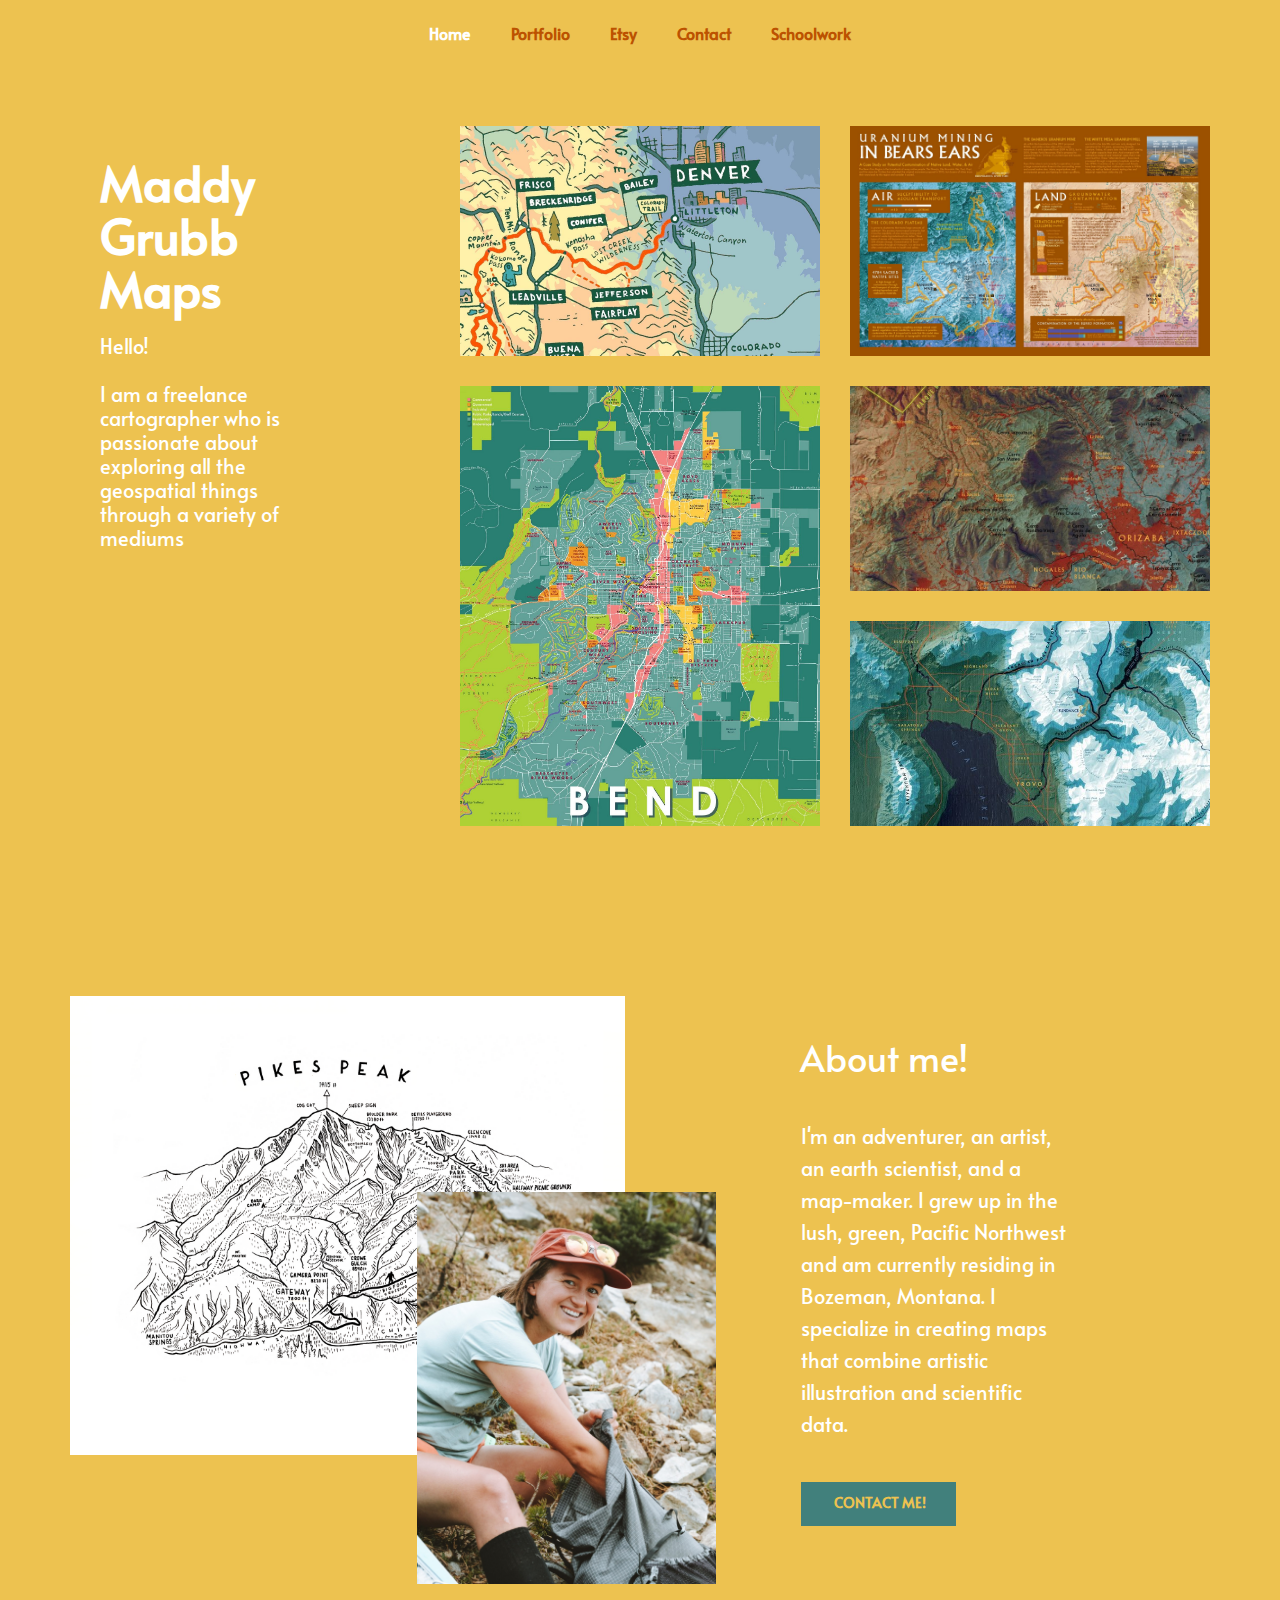
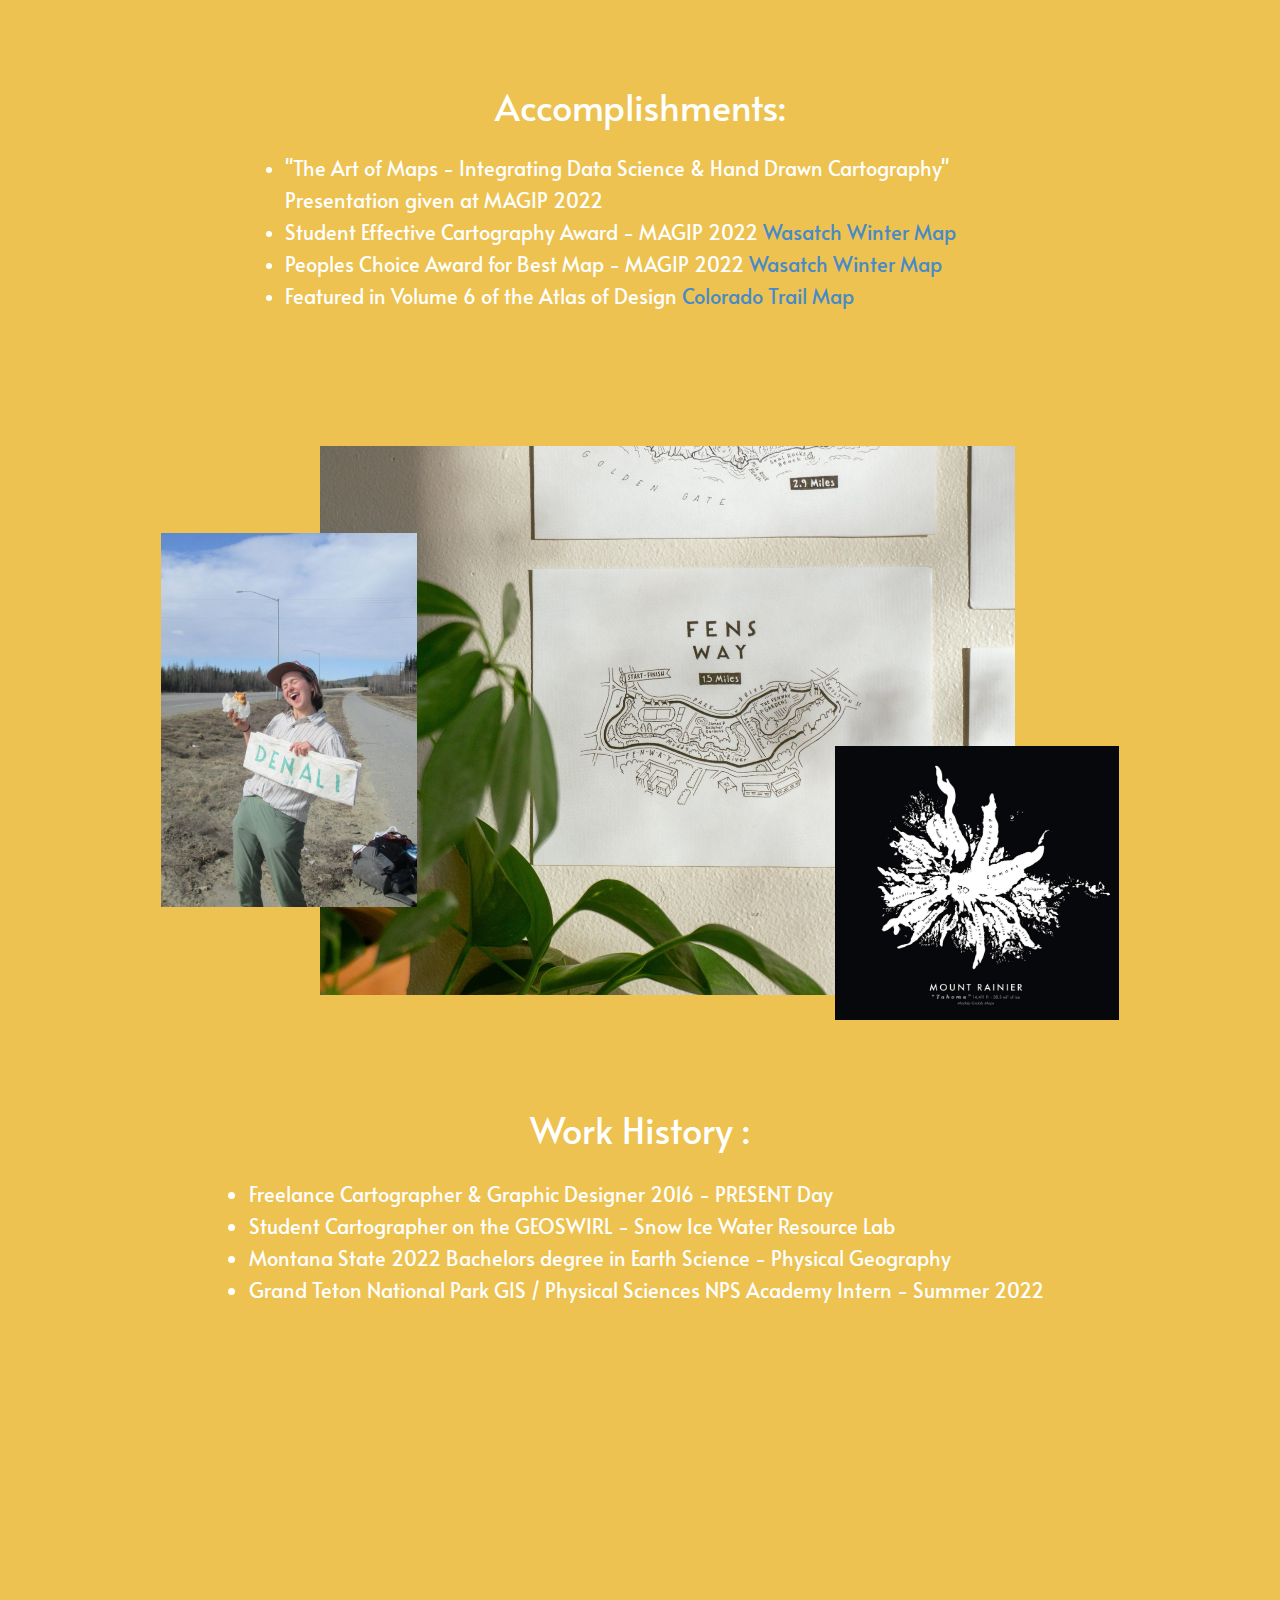
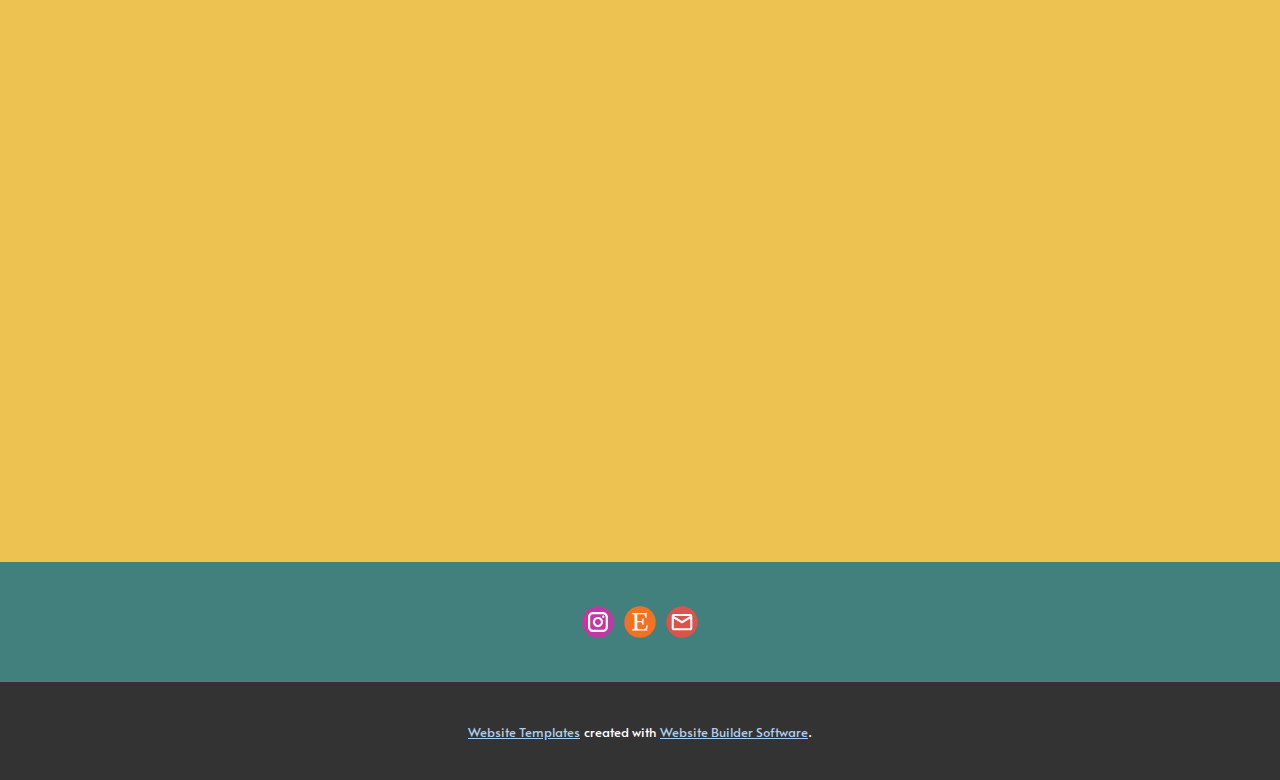
==== commit 625c548a: "readded the image folder" ====
--- a/index.html
+++ b/index.html
@@ -161,6 +161,9 @@
         <h2 class="u-align-center u-text u-text-1">Accomplishments:</h2>
         <ul class="u-custom-font u-text u-text-white u-text-2">
           <li>
+            <span style="font-size: 20px;">"The Art of Maps - Integrating Data Science &amp; Hand Drawn Cartography" Presentation given at MAGIP 2022</span>
+          </li>
+          <li>
             <span style="font-size: 1.25rem;">Student Effective Cartography Award - MAGIP 2022 <a href="https://maddygrubbmaps.github.io/Portfolio.html#&amp;gid=6&amp;pid=5" class="u-active-none u-border-none u-btn u-button-link u-button-style u-hover-none u-none u-text-palette-1-base u-btn-1" target="_blank">Wasatch Winter Map</a>
             </span>
           </li>
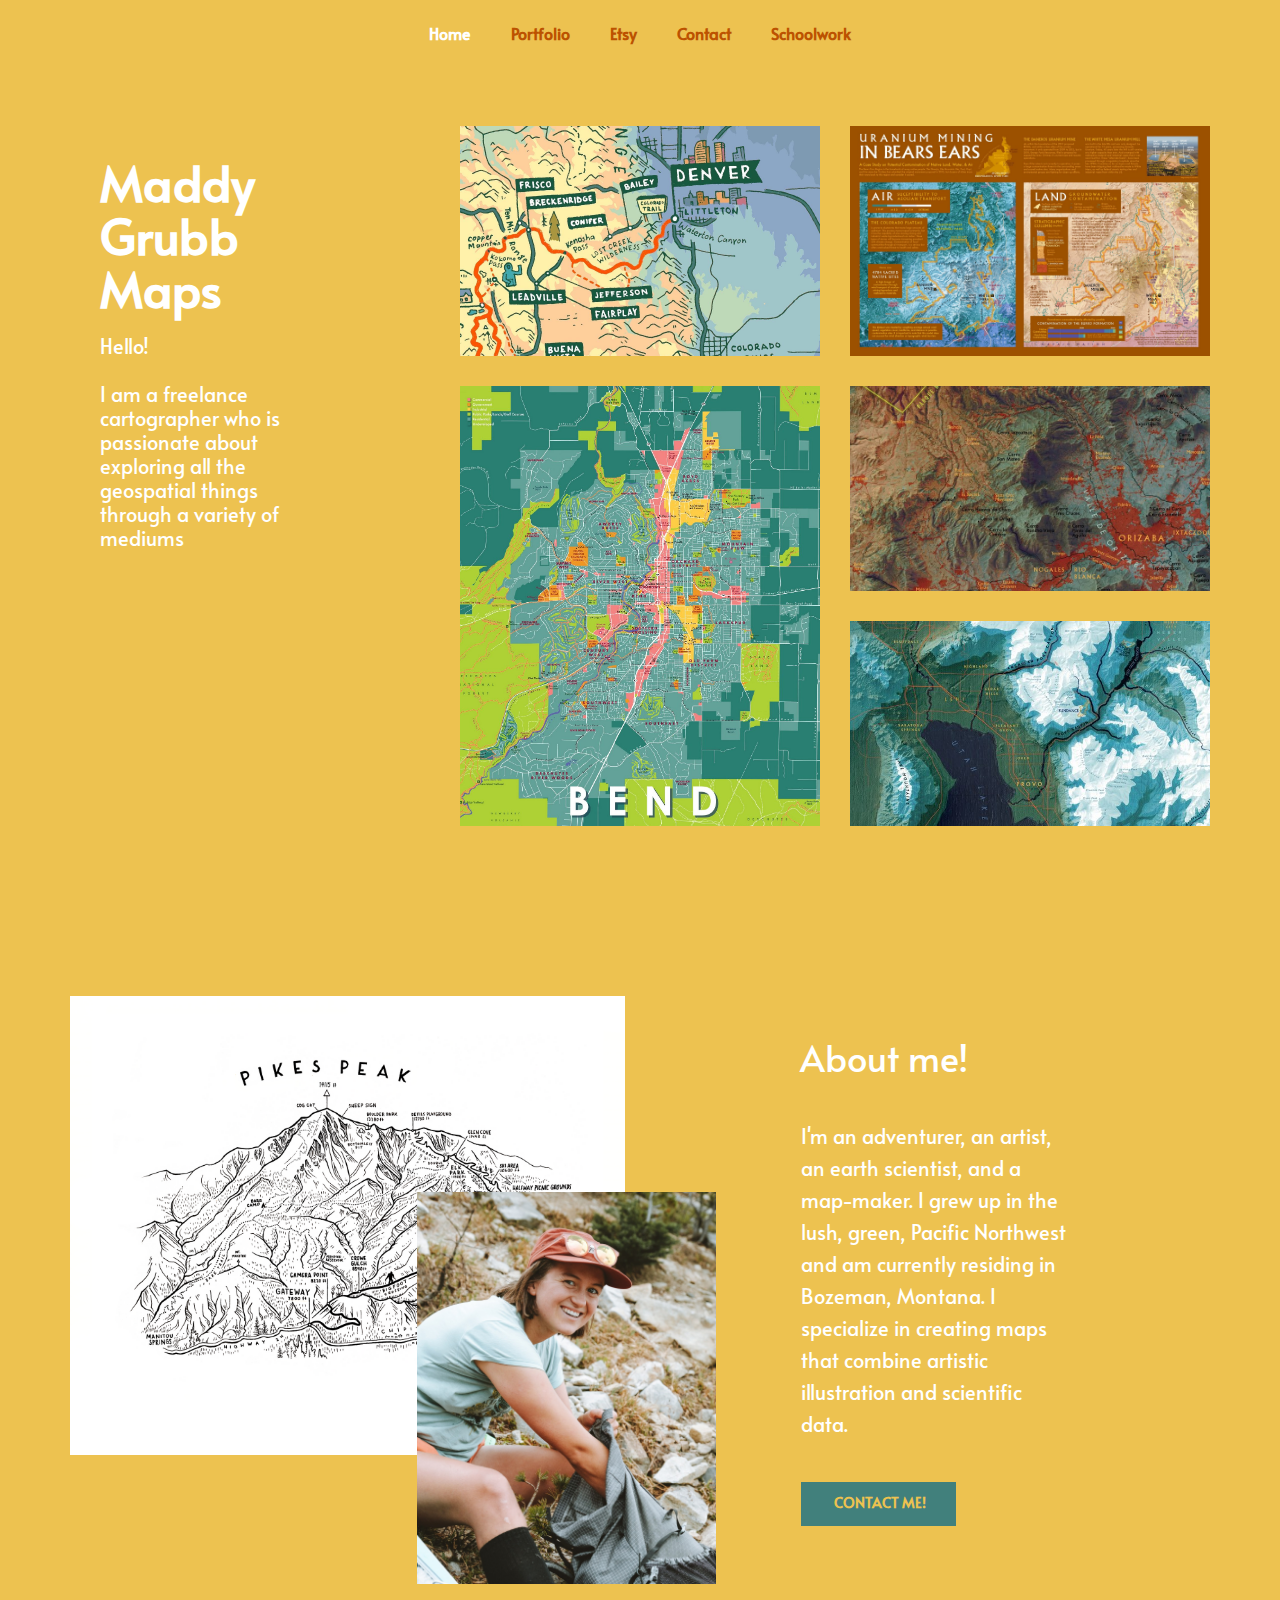
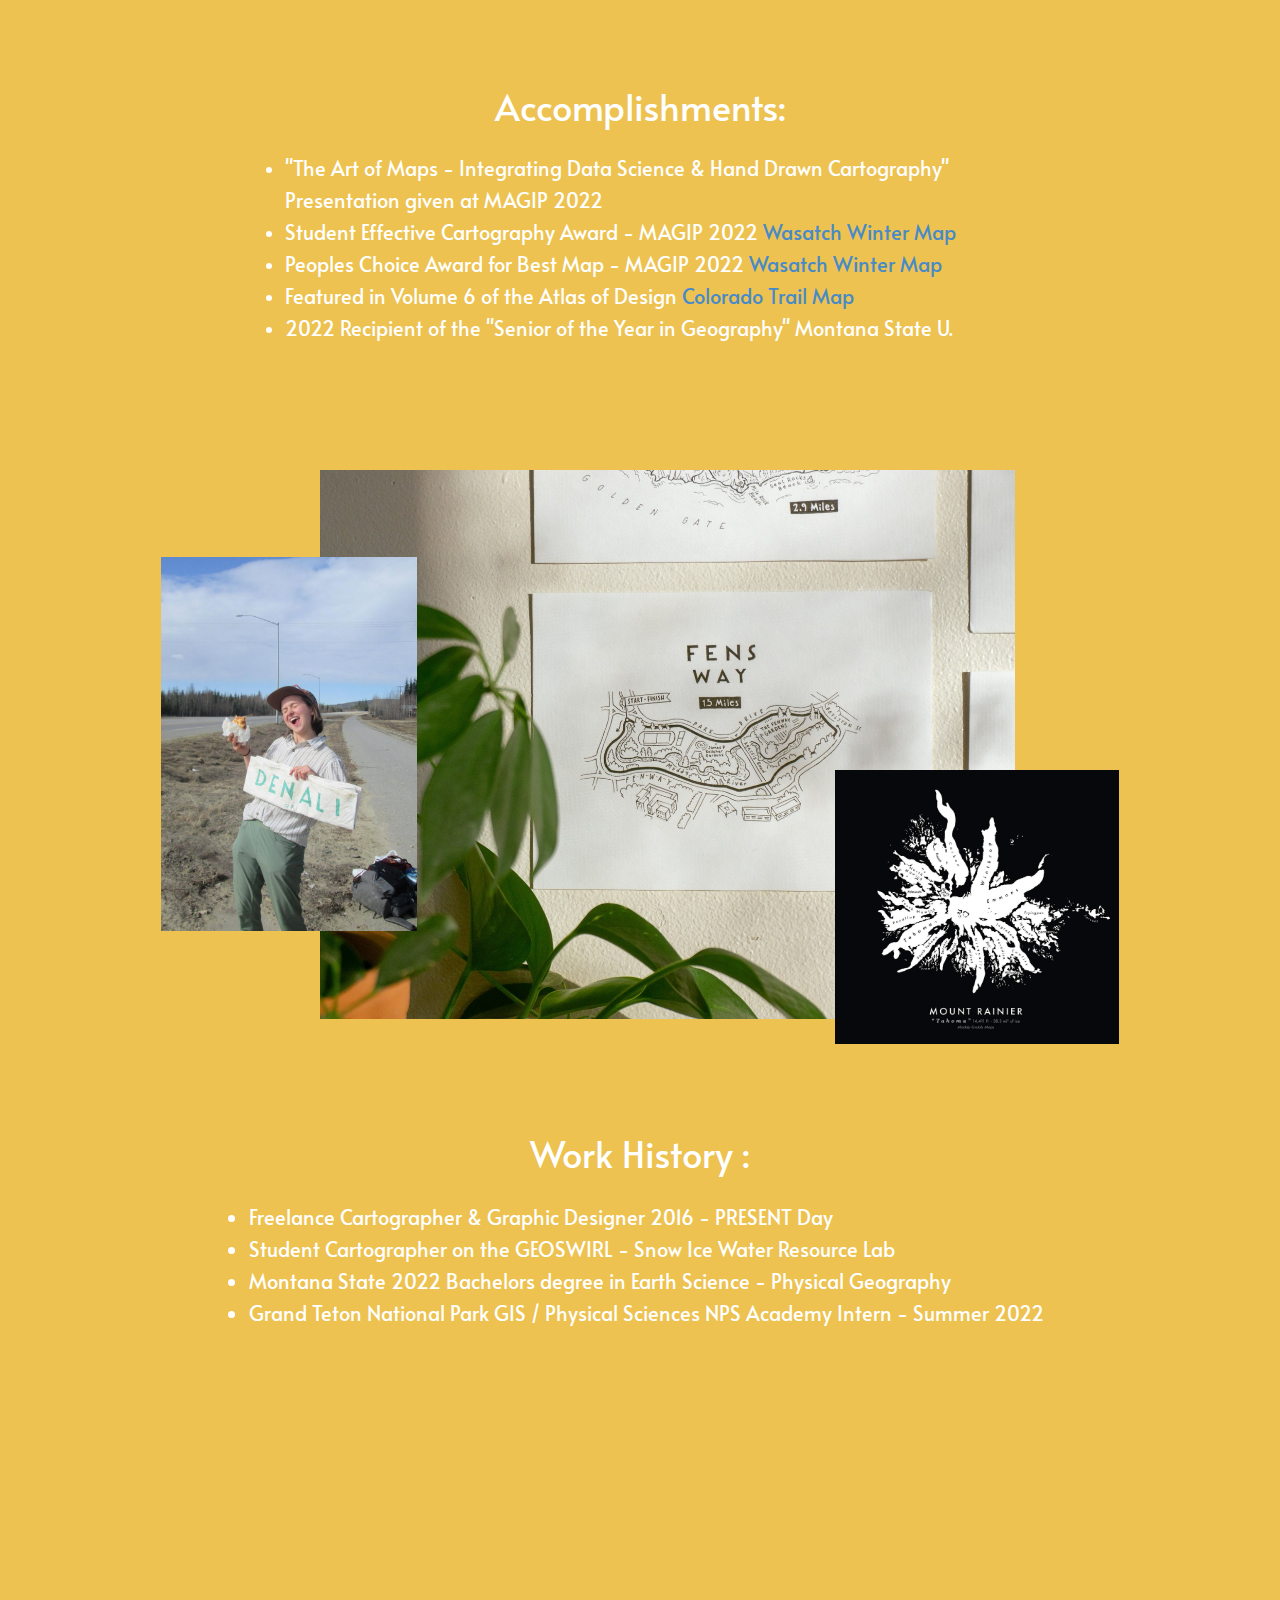
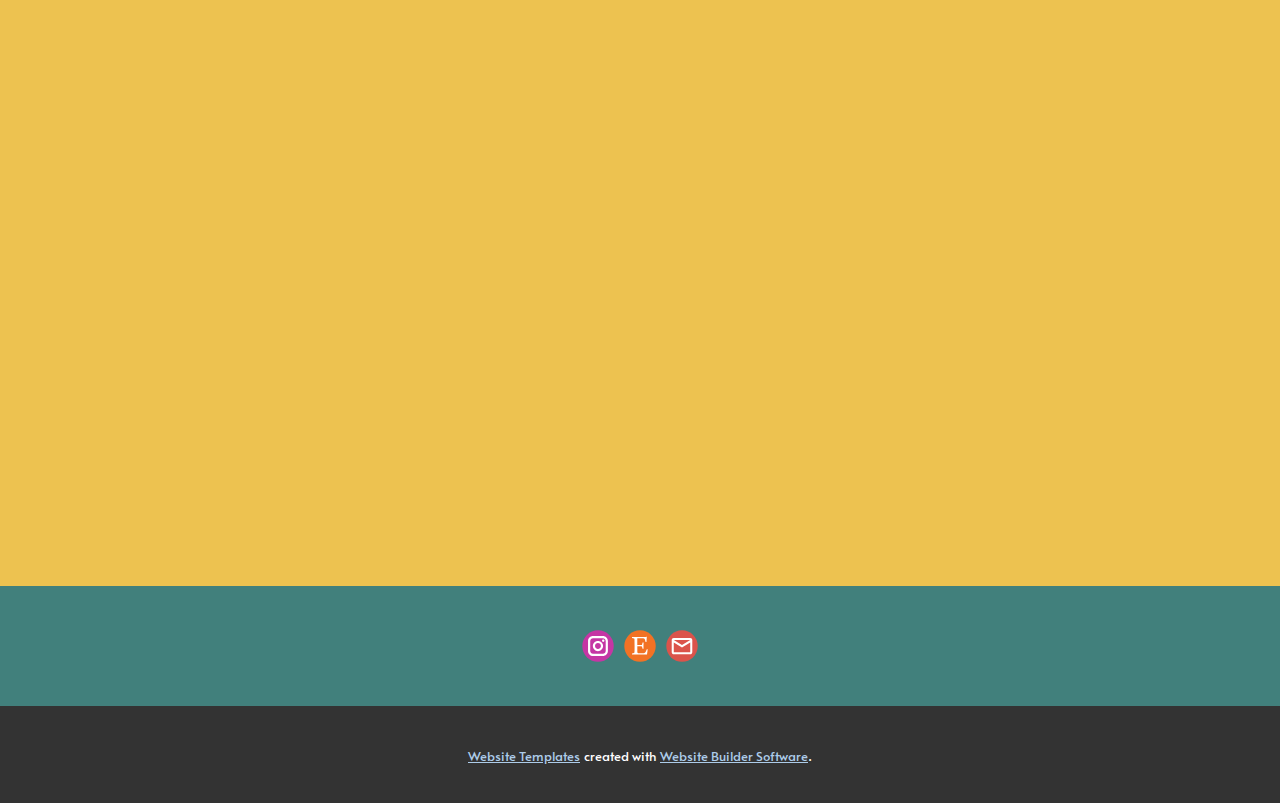
==== commit e0c1c20f: "big time spell check" ====
--- a/index.html
+++ b/index.html
@@ -172,8 +172,11 @@
             </span>
           </li>
           <li>
-            <span style="font-size: 1.25rem;">Featured in Volume 6 of the Atlas of Design <a href="https://maddygrubbmaps.github.io/Portfolio.html#&amp;gid=2&amp;pid=2" class="u-active-none u-border-none u-btn u-button-link u-button-style u-hover-none u-none u-text-palette-1-base u-btn-3" target="_blank">Colorado Trail Map&nbsp;</a>
+            <span style="font-size: 1.25rem;">Featured in Volume 6 of the Atlas of Design <a href="https://maddygrubbmaps.github.io/Portfolio.html#&amp;gid=2&amp;pid=2" class="u-active-none u-border-none u-btn u-button-link u-button-style u-hover-none u-none u-text-palette-1-base u-btn-3" target="_blank">Colorado Trail Map</a>
             </span>
+          </li>
+          <li>
+            <span style="font-size: 1.25rem;">2022 Recipient of the "Senior of the Year in Geography" Montana State U.</span>
           </li>
         </ul>
       </div>
--- a/Home.css
+++ b/Home.css
@@ -629,19 +629,23 @@
 
 .u-section-7 .u-video-1 {
   height: 502px;
-  width: 864px;
+  width: 892px;
   margin: 60px auto;
 }
 
 .u-section-7 .embed-responsive-1 {
   position: absolute;
-  width: 178%;
-  left: -39%;
-  height: 178%;
-  top: -39%;
+  width: 100%;
+  height: 100%;
+  left: 0;
+  top: 0;
 }
 
 @media (max-width: 1199px) {
+  .u-section-7 .u-sheet-1 {
+    min-height: 544px;
+  }
+
   .u-section-7 .u-video-1 {
     height: 493px;
   }
